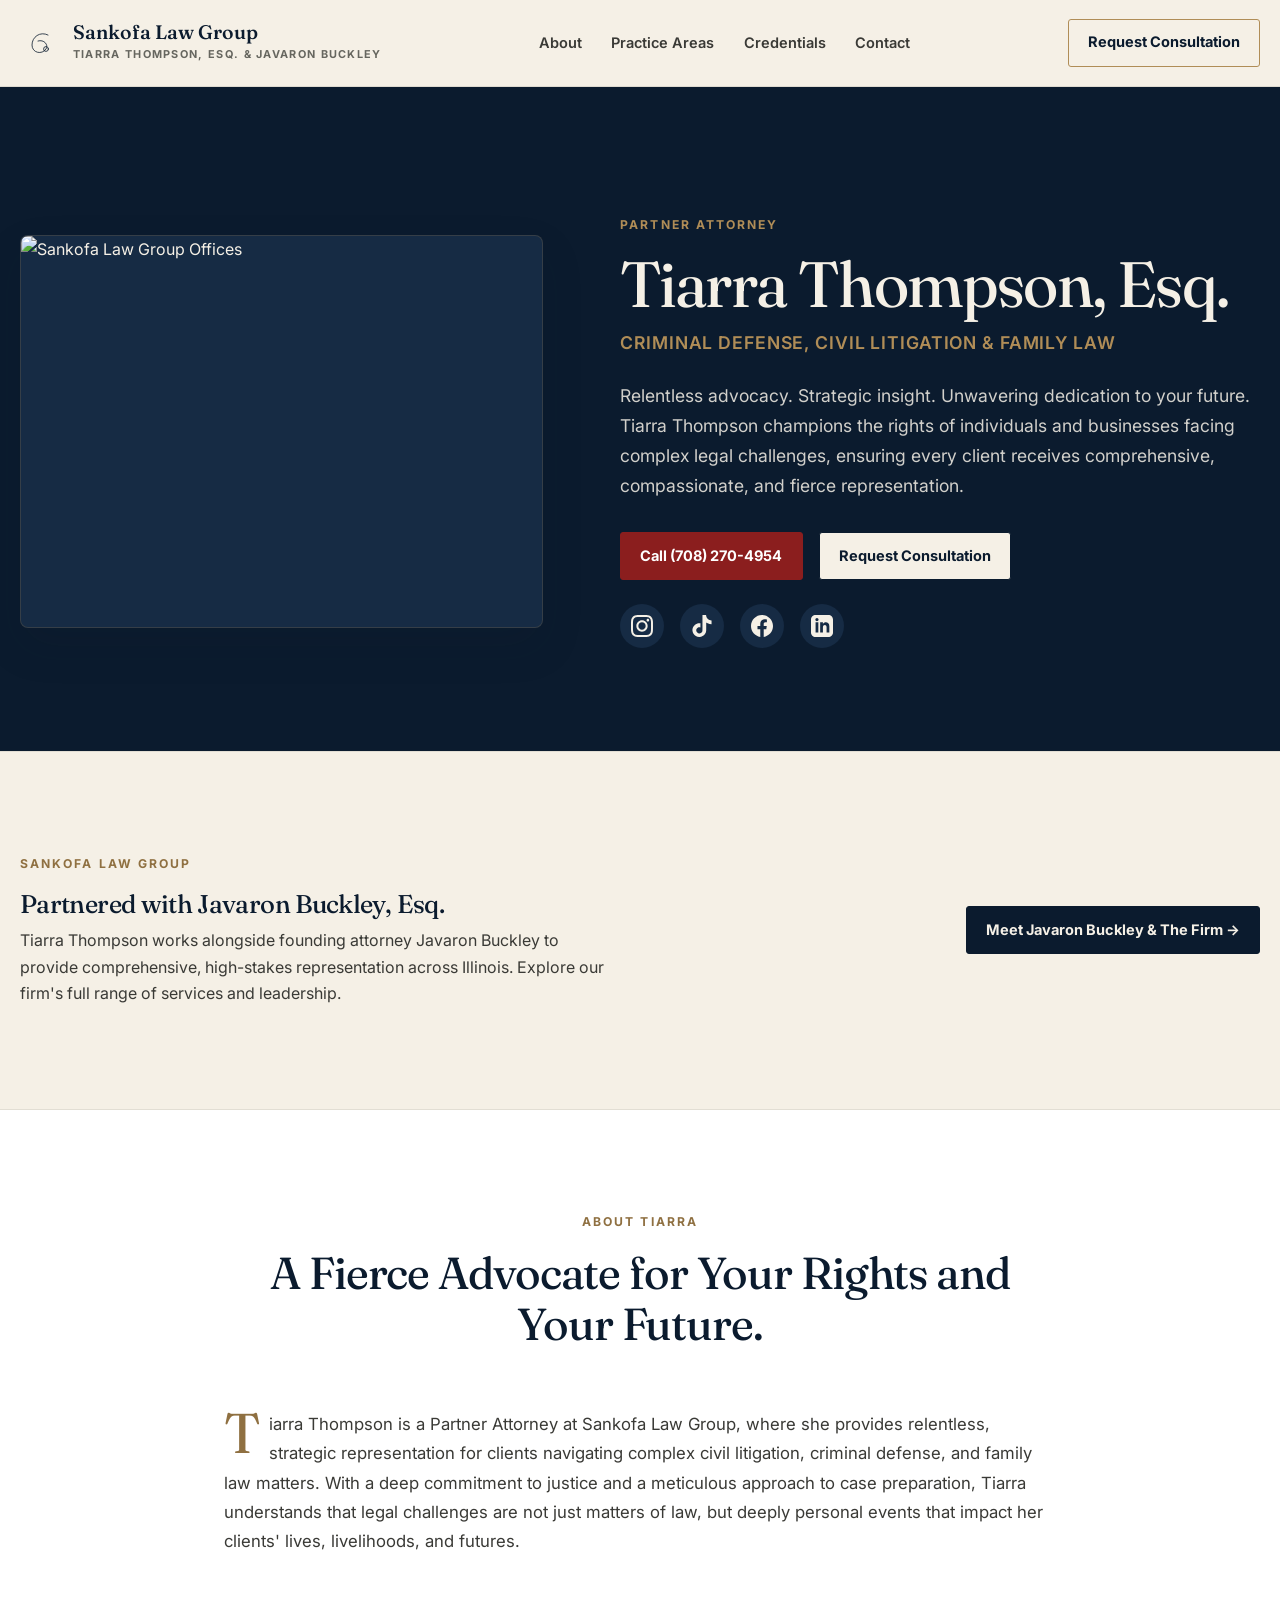
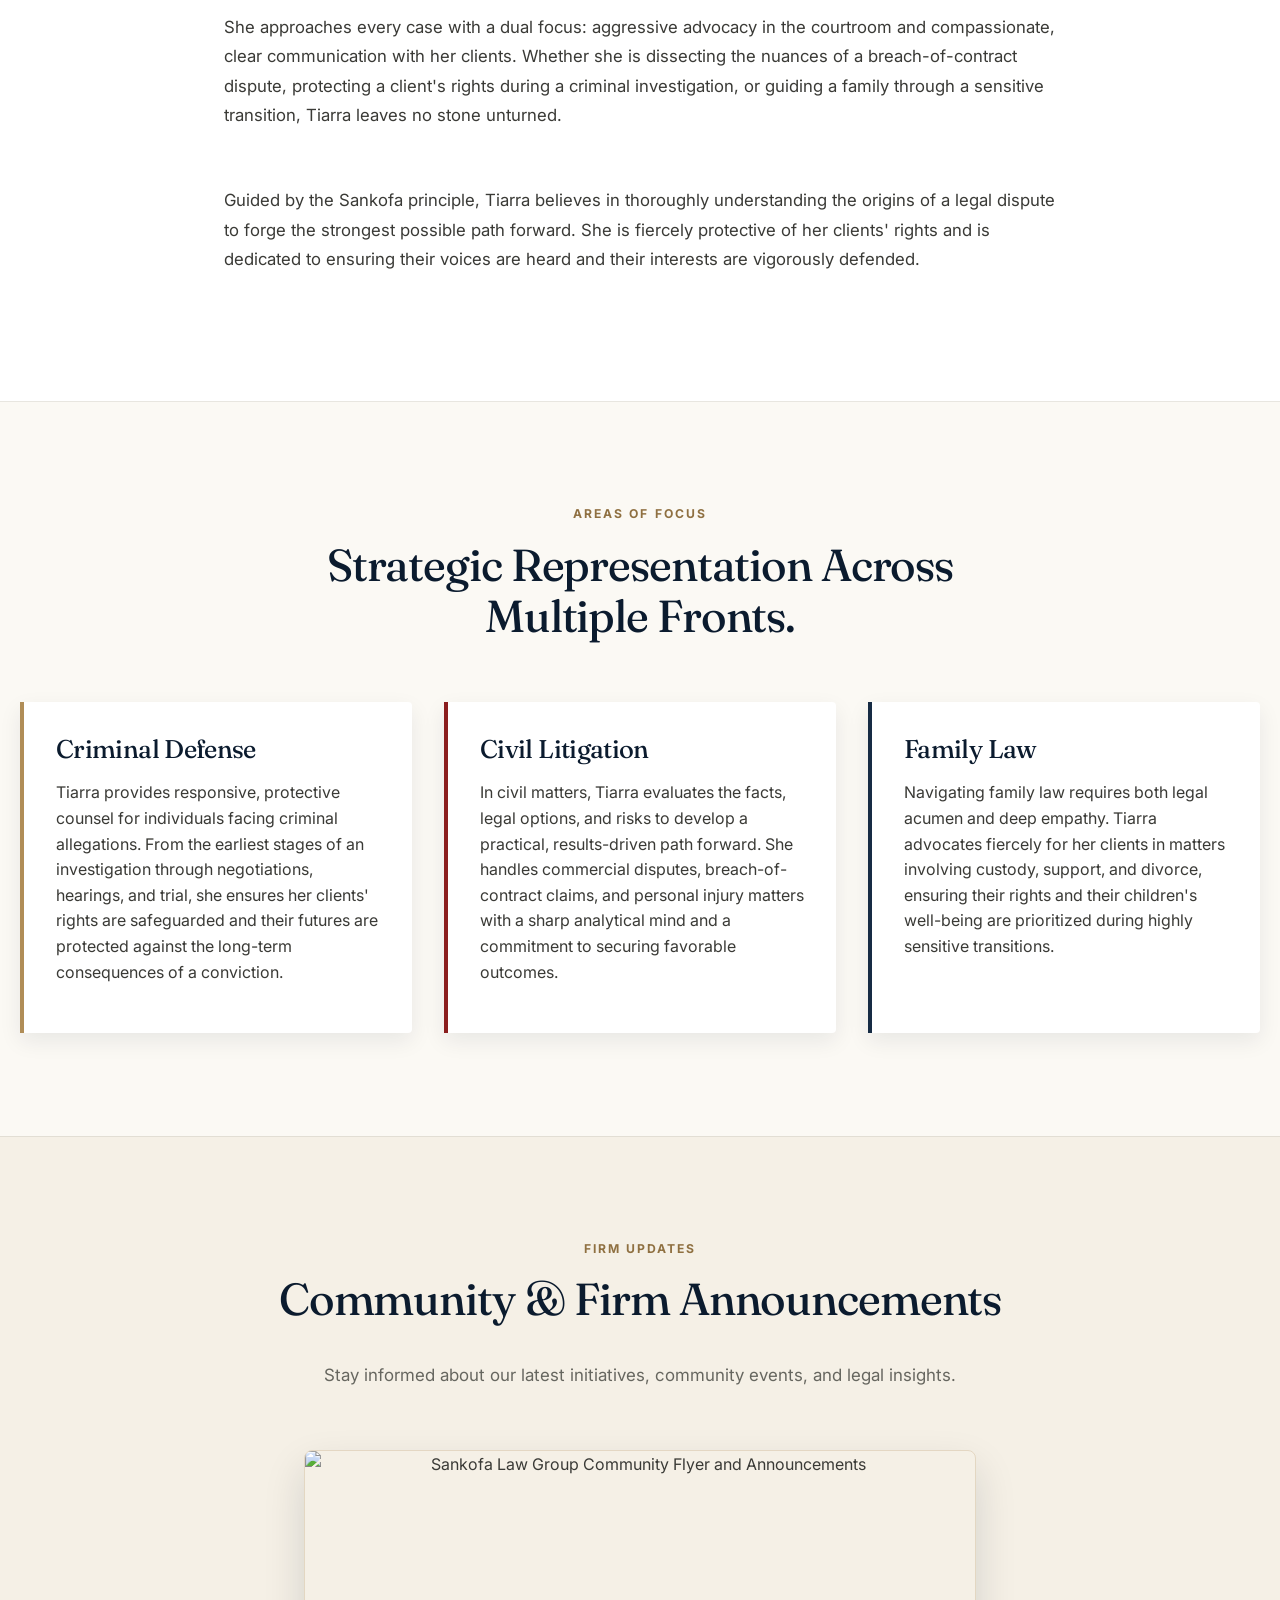
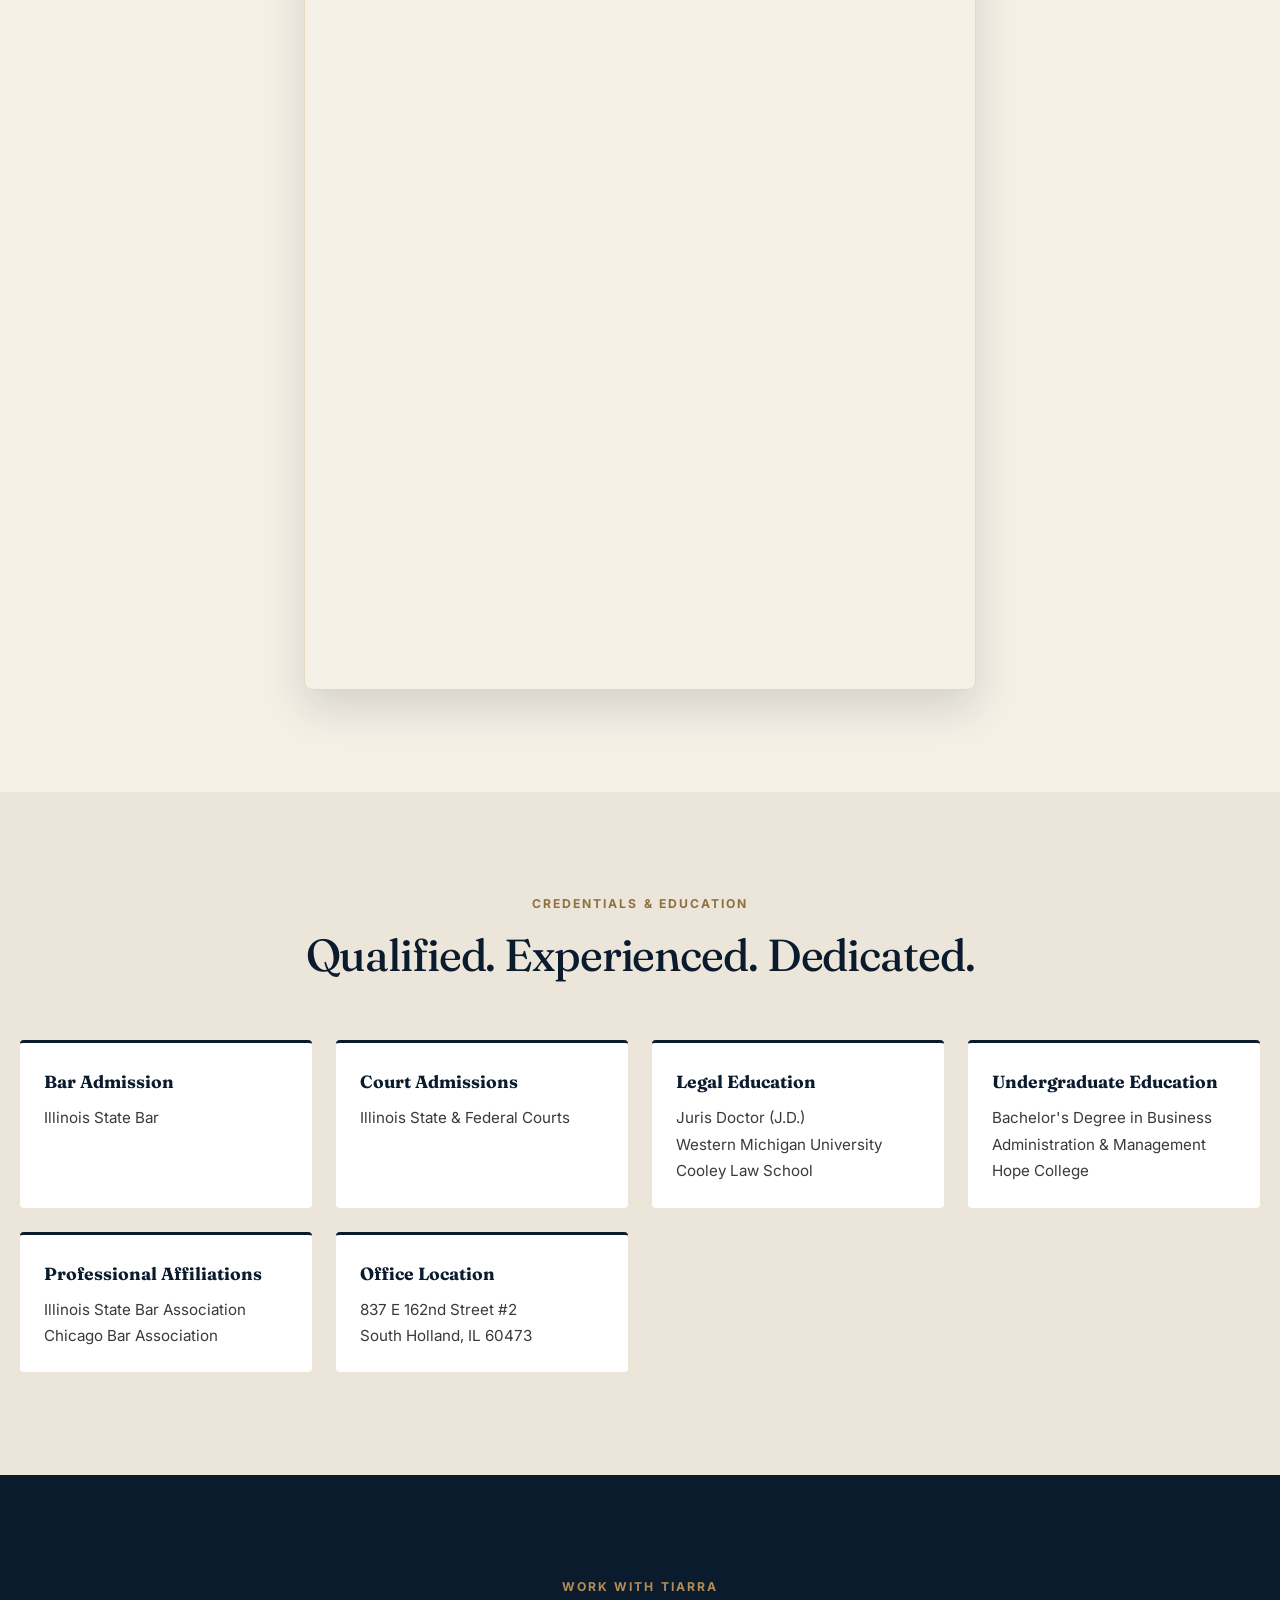
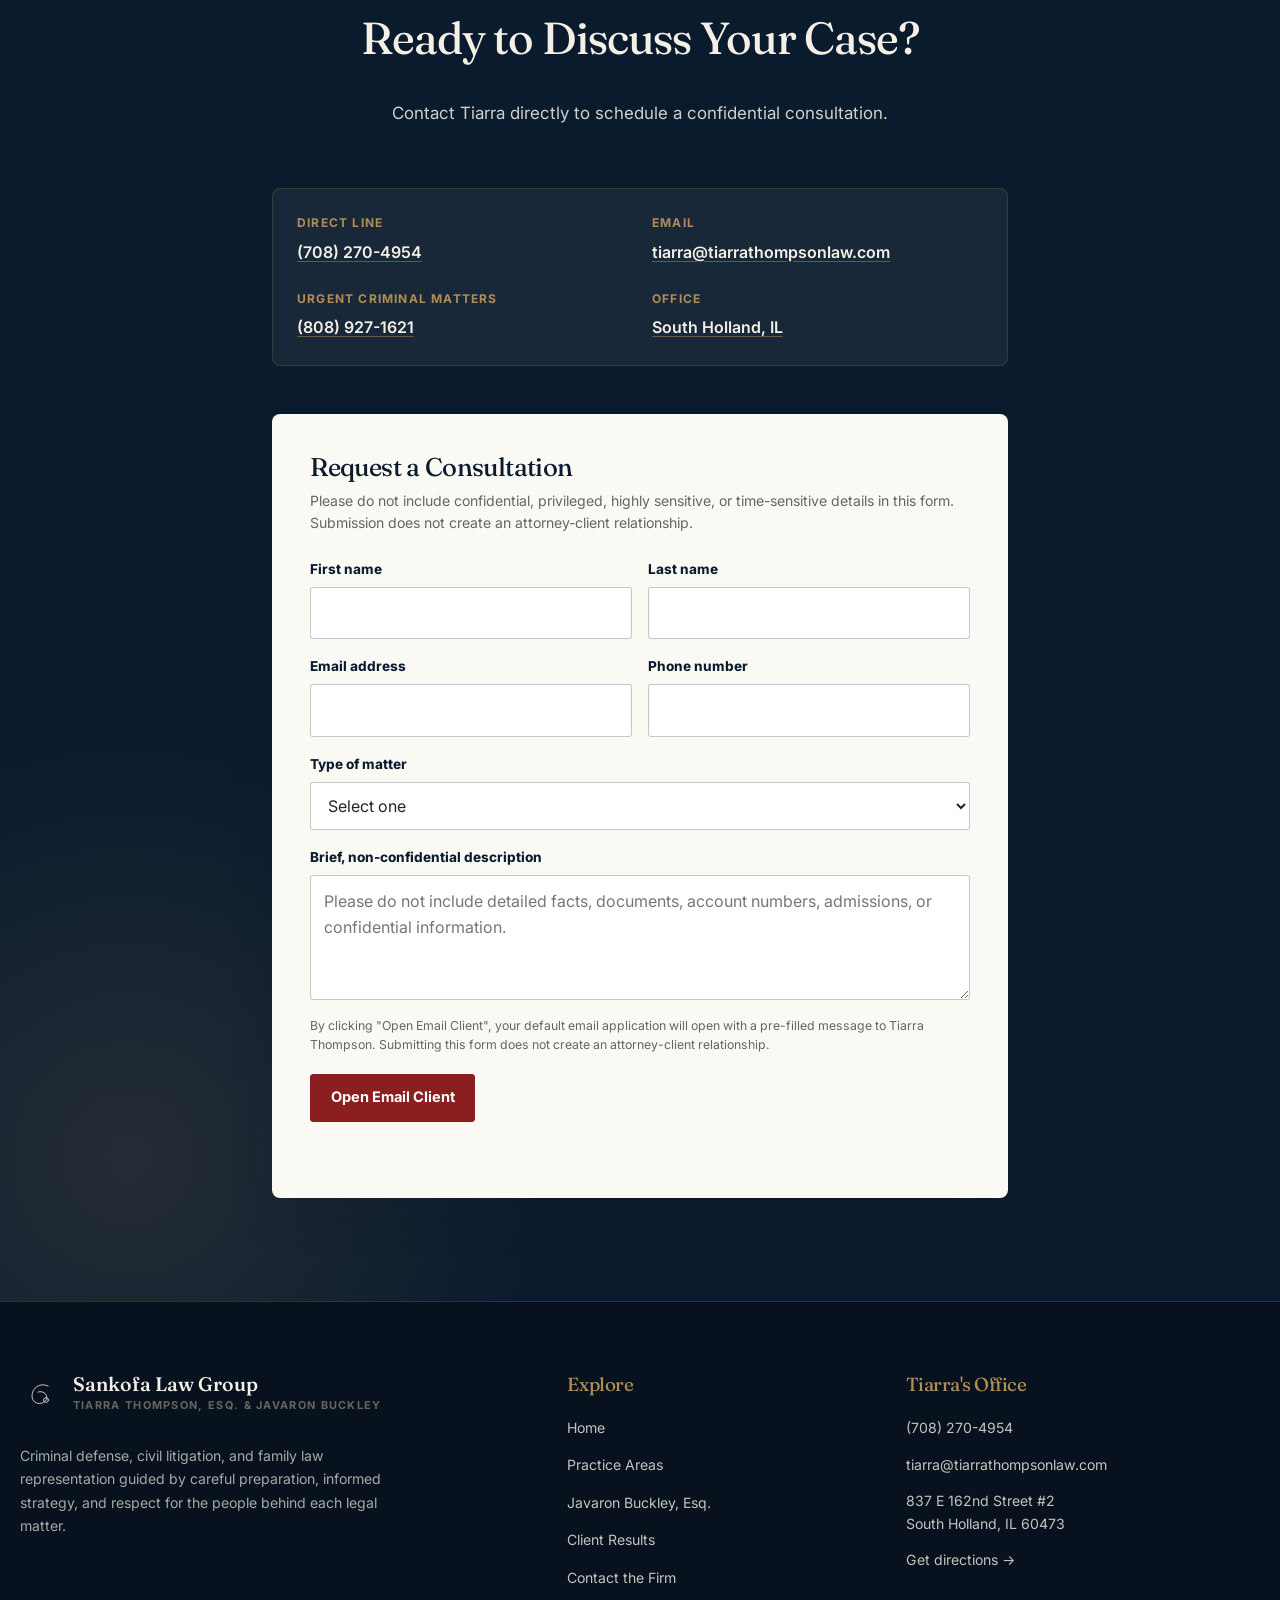
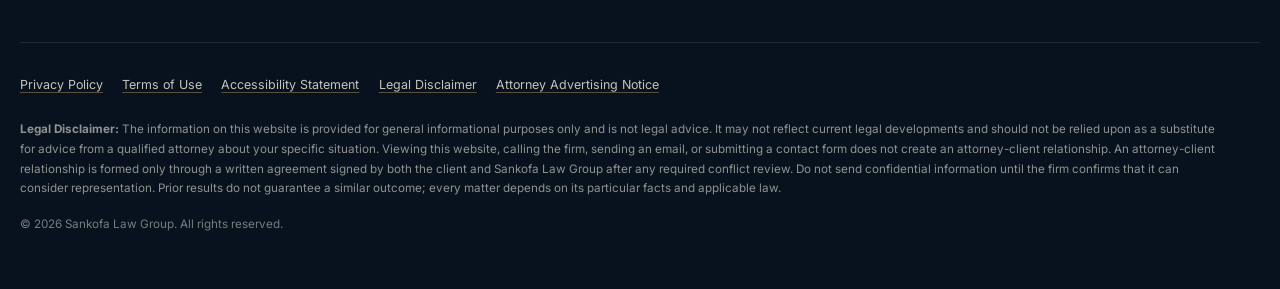
==== index.html @ 72b018f1 "Update print statement from 'Hello' to 'Goodbye'" ====
<!DOCTYPE html>
<html lang="en">
<head>
  <meta charset="UTF-8">
  <meta name="viewport" content="width=device-width, initial-scale=1">

  <title>Tiarra Thompson, Esq. | Partner Attorney at Sankofa Law Group | South Holland, IL</title>
  <meta name="description" content="Tiarra Thompson is a Partner Attorney at Sankofa Law Group in South Holland, IL, providing relentless advocacy and strategic representation in criminal defense, civil litigation, and family law. Call 708-270-4954.">
  <meta name="robots" content="index, follow">
  <meta name="theme-color" content="#0B1B2E">
  <meta name="author" content="Tiarra Thompson, Esq.">
  <meta name="geo.region" content="US-IL">
  <meta name="geo.placename" content="South Holland">
  <link rel="canonical" href="https://www.sankofalawgroup.com/tiarra-thompson/">

  <link rel="icon" href="/favicon.ico" sizes="any">
  <link rel="icon" href="/favicon.svg" type="image/svg+xml">
  <link rel="apple-touch-icon" href="/apple-touch-icon.png">

  <!-- Open Graph -->
  <meta property="og:type" content="profile">
  <meta property="og:site_name" content="Sankofa Law Group">
  <meta property="og:title" content="Tiarra Thompson, Esq. | Partner Attorney">
  <meta property="og:description" content="Relentless advocacy and strategic representation in criminal defense, civil litigation, and family law at Sankofa Law Group.">
  <meta property="og:url" content="https://www.sankofalawgroup.com/tiarra-thompson/">
  <meta property="og:image" content="https://www.sankofalawgroup.com/images/LawOffices.jpg">

  <!-- Fonts -->
  <link rel="preconnect" href="https://fonts.googleapis.com">
  <link rel="preconnect" href="https://fonts.gstatic.com" crossorigin>
  <link href="https://fonts.googleapis.com/css2?family=Fraunces:ital,opsz,wght@0,9..144,300..700;1,9..144,300..400&family=Inter:wght@300;400;500;600;700&display=swap" rel="stylesheet">

  <!-- JSON-LD Schema for Attorney Profile -->
  <script type="application/ld+json">
  {
    "@context": "https://schema.org",
    "@type": "Person",
    "name": "Tiarra Thompson",
    "jobTitle": "Partner Attorney",
    "telephone": "+1-708-270-4954",
    "email": "tiarra@tiarrathompsonlaw.com",
    "alumniOf": [
      {
        "@type": "CollegeOrUniversity",
        "name": "Western Michigan University Cooley Law School"
      },
      {
        "@type": "CollegeOrUniversity",
        "name": "Hope College"
      }
    ],
    "worksFor": {
      "@type": "LegalService",
      "name": "Sankofa Law Group",
      "url": "https://sankofalawgroup.com/",
      "telephone": "+1-808-927-1621",
      "address": {
        "@type": "PostalAddress",
        "streetAddress": "837 E 162nd Street #2",
        "addressLocality": "South Holland",
        "addressRegion": "IL",
        "postalCode": "60473",
        "addressCountry": "US"
      }
    },
    "url": "https://www.sankofalawgroup.com/tiarra-thompson/",
    "sameAs": [
      "https://www.linkedin.com/in/tiarra-thompson-995474b0/",
      "https://www.instagram.com/tiarrathompsonlaw",
      "https://www.tiktok.com/@attorneytiarra",
      "https://www.facebook.com/p/Law-Office-of-Tiarra-Thompson-61590555324223/"
    ]
  }
  </script>

  <style>
    :root {
      --navy-950: #07121e;
      --navy-900: #0b1b2e;
      --navy-800: #162b44;
      --parchment-50: #fbf9f4;
      --parchment-100: #f5f0e6;
      --parchment-200: #ebe5da;
      --brass-500: #b08d57;
      --brass-600: #8f7041;
      --oxblood-600: #8b1e1e;
      --oxblood-700: #6f1717;
      --charcoal-900: #252522;
      --charcoal-700: #3a3a36;
      --charcoal-500: #66665f;
      --white: #ffffff;

      --shadow-sm: 0 8px 22px rgba(11, 27, 46, 0.08);
      --shadow-md: 0 18px 42px rgba(11, 27, 46, 0.14);
      --radius-sm: 4px;
      --radius-md: 8px;
      --content-width: 1280px;
      --transition: 180ms ease;
    }

    *, *::before, *::after { box-sizing: border-box; }
    html { scroll-behavior: smooth; font-size: 16px; }
    body {
      min-width: 320px; margin: 0; background: var(--parchment-100);
      color: var(--charcoal-700); font-family: "Inter", Arial, sans-serif;
      font-size: 1rem; line-height: 1.65; -webkit-font-smoothing: antialiased;
      text-rendering: optimizeLegibility;
    }
    img { display: block; width: 100%; height: auto; }
    a { color: inherit; text-decoration: none; }
    button, input, select, textarea { font: inherit; }
    button { cursor: pointer; }
    h1, h2, h3, h4, p { margin-top: 0; }
    h1, h2, h3, h4 {
      color: var(--navy-900); font-family: "Fraunces", Georgia, serif;
      font-weight: 450; letter-spacing: -0.025em;
    }
    h1 { font-size: clamp(2.5rem, 5vw, 4rem); line-height: 1.1; }
    h2 { font-size: clamp(2rem, 3.5vw, 3rem); line-height: 1.15; }
    h3 { font-size: clamp(1.5rem, 2vw, 1.85rem); line-height: 1.2; }
    ul { padding: 0; margin: 0; list-style: none; }
    :focus-visible { outline: 3px solid var(--brass-500); outline-offset: 4px; }

    .skip-link {
      position: fixed; top: 0.75rem; left: 0.75rem; z-index: 1000;
      padding: 0.7rem 1rem; background: var(--white); color: var(--navy-900);
      font-weight: 700; transform: translateY(-170%); transition: transform var(--transition);
    }
    .skip-link:focus { transform: translateY(0); }
    .container { width: min(calc(100% - 2.5rem), var(--content-width)); margin-inline: auto; }
    .section { padding: clamp(4rem, 8vw, 7rem) 0; }
    .eyebrow {
      display: block; margin-bottom: 0.9rem; color: var(--brass-600);
      font-size: 0.76rem; font-weight: 700; letter-spacing: 0.17em; text-transform: uppercase;
    }
    .sr-only {
      position: absolute; width: 1px; height: 1px; padding: 0; overflow: hidden;
      clip: rect(0, 0, 0, 0); white-space: nowrap; border: 0;
    }
    .section-heading { max-width: 48rem; margin: 0 auto 3.75rem; text-align: center; }
    .section-heading p { max-width: 42rem; margin: 1.2rem auto 0; color: var(--charcoal-500); font-size: 1.06rem; }

    /* Header */
    .site-header {
      position: sticky; top: 0; z-index: 100; border-bottom: 1px solid rgba(58, 58, 54, 0.12);
      background: rgba(245, 240, 230, 0.97); backdrop-filter: blur(10px);
    }
    .header-inner { display: flex; align-items: center; justify-content: space-between; min-height: 86px; gap: 1.25rem; }
    .brand { display: inline-flex; flex-shrink: 0; align-items: center; gap: 0.8rem; }
    .brand__mark {
      width: 40px; height: 40px; flex: 0 0 auto; fill: none; stroke: var(--navy-900);
      stroke-linecap: round; stroke-linejoin: round; stroke-width: 2;
    }
    .brand__firm {
      display: block; color: var(--navy-900); font-family: "Fraunces", Georgia, serif;
      font-size: 1.22rem; font-weight: 550; line-height: 1.05;
    }
    .brand__attorney {
      display: block; margin-top: 0.2rem; color: var(--charcoal-500);
      font-size: 0.68rem; font-weight: 700; letter-spacing: 0.12em; text-transform: uppercase;
    }
    .desktop-nav { display: flex; align-items: center; gap: clamp(1.1rem, 2.3vw, 2.25rem); }
    .desktop-nav a {
      color: var(--charcoal-700); font-size: 0.91rem; font-weight: 600; transition: color var(--transition);
    }
    .desktop-nav a:hover, .desktop-nav a[aria-current="page"] { color: var(--brass-600); }
    .header-actions { display: flex; align-items: center; gap: 0.75rem; }
    .menu-toggle {
      display: none; width: 46px; height: 44px; border: 1px solid rgba(11, 27, 46, 0.2);
      border-radius: var(--radius-sm); background: transparent; color: var(--navy-900);
    }
    .menu-toggle__icon, .menu-toggle__icon::before, .menu-toggle__icon::after {
      display: block; width: 21px; height: 2px; margin: auto; border-radius: 3px;
      background: currentColor; content: ""; transition: transform var(--transition);
    }
    .menu-toggle__icon { position: relative; }
    .menu-toggle__icon::before { position: absolute; top: -7px; }
    .menu-toggle__icon::after { position: absolute; top: 7px; }
    .menu-toggle[aria-expanded="true"] .menu-toggle__icon { background: transparent; }
    .menu-toggle[aria-expanded="true"] .menu-toggle__icon::before { top: 0; transform: rotate(45deg); }
    .menu-toggle[aria-expanded="true"] .menu-toggle__icon::after { top: 0; transform: rotate(-45deg); }
    .mobile-nav { display: none; border-top: 1px solid rgba(58, 58, 54, 0.12); background: var(--parchment-50); }
    .mobile-nav.is-open { display: block; }
    .mobile-nav__inner { display: grid; gap: 0.25rem; padding: 1rem 0 1.5rem; }
    .mobile-nav a {
      padding: 0.9rem 0; border-bottom: 1px solid rgba(58, 58, 54, 0.09);
      color: var(--navy-900); font-weight: 650;
    }
    .mobile-nav .btn { width: 100%; margin-top: 0.85rem; }

    /* Buttons */
    .btn {
      display: inline-flex; min-height: 48px; align-items: center; justify-content: center;
      gap: 0.5rem; padding: 0.76rem 1.2rem; border: 1px solid transparent; border-radius: 3px;
      font-size: 0.91rem; font-weight: 700; line-height: 1.2; text-align: center;
      transition: background-color var(--transition), border-color var(--transition), color var(--transition), transform var(--transition);
    }
    .btn:hover { transform: translateY(-2px); }
    .btn--oxblood { border-color: var(--oxblood-600); background: var(--oxblood-600); color: var(--white); }
    .btn--oxblood:hover { border-color: var(--oxblood-700); background: var(--oxblood-700); }
    .btn--navy { border-color: var(--navy-900); background: var(--navy-900); color: var(--parchment-100); }
    .btn--navy:hover { border-color: var(--navy-800); background: var(--navy-800); }
    .btn--outline { border-color: var(--brass-500); background: transparent; color: var(--navy-900); }
    .btn--outline:hover { background: var(--brass-500); color: var(--white); }

    /* Social Icons */
    .social-links { display: flex; gap: 1rem; margin-top: 1.5rem; flex-wrap: wrap; }
    .social-link {
      display: inline-flex; align-items: center; justify-content: center;
      width: 44px; height: 44px; border-radius: 50%; background: var(--navy-800);
      color: var(--parchment-100); transition: all var(--transition);
    }
    .social-link:hover { background: var(--brass-500); transform: translateY(-3px); }
    .social-link svg { width: 22px; height: 22px; fill: currentColor; }

    /* Attorney Hero */
    .attorney-hero {
      background: var(--navy-900); color: var(--parchment-100);
      padding: clamp(5rem, 10vw, 9rem) 0 clamp(4rem, 8vw, 7rem);
    }
    .attorney-hero-grid {
      display: grid; grid-template-columns: minmax(280px, 0.9fr) minmax(300px, 1.1fr);
      align-items: center; gap: clamp(3rem, 6vw, 6rem);
    }
    .attorney-hero__image {
      border-radius: var(--radius-md); overflow: hidden;
      background: var(--navy-800); box-shadow: var(--shadow-md); border: 1px solid rgba(176, 141, 87, 0.2);
    }
    .attorney-hero__image img { 
      width: 100%; 
      height: auto;
      display: block; 
    }
    .attorney-hero__content h1 { color: var(--parchment-100); margin-bottom: 0.5rem; }
    .attorney-hero__title {
      display: block; color: var(--brass-500); font-family: "Inter", Arial, sans-serif;
      font-size: 1.1rem; font-weight: 600; letter-spacing: 0.05em; text-transform: uppercase; margin-bottom: 1.5rem;
    }
    .attorney-hero__content p { color: rgba(245, 240, 230, 0.85); font-size: 1.1rem; line-height: 1.7; margin-bottom: 2rem; }
    .attorney-hero__actions { display: flex; flex-wrap: wrap; gap: 1rem; }

    /* Team Callout */
    .team-callout {
      background: var(--parchment-100);
      border-top: 1px solid rgba(58, 58, 54, 0.1);
      border-bottom: 1px solid rgba(58, 58, 54, 0.1);
    }
    .team-callout-inner {
      display: flex; align-items: center; justify-content: space-between; gap: 2rem; flex-wrap: wrap;
    }

    /* Biography Section */
    .bio-section { background: var(--white); }
    .bio-grid { display: grid; grid-template-columns: 1fr; max-width: 52rem; margin: 0 auto; gap: 2rem; }
    .bio-text p { margin-bottom: 1.5rem; color: var(--charcoal-700); font-size: 1.05rem; line-height: 1.75; }
    .bio-text p:first-of-type::first-letter {
      font-family: "Fraunces", Georgia, serif; font-size: 3.5rem; float: left; line-height: 0.8;
      margin-right: 0.5rem; margin-top: 0.1rem; color: var(--brass-600);
    }

    /* Practice Focus */
    .practice-focus { background: var(--parchment-50); border-top: 1px solid rgba(58, 58, 54, 0.1); }
    .focus-grid { display: grid; grid-template-columns: repeat(auto-fit, minmax(300px, 1fr)); gap: 2rem; }
    .focus-card {
      padding: 2rem; background: var(--white); border-left: 4px solid var(--brass-500);
      border-radius: 0 var(--radius-sm) var(--radius-sm) 0; box-shadow: var(--shadow-sm);
    }
    .focus-card h3 { margin-bottom: 1rem; }
    .focus-card p { color: var(--charcoal-700); line-height: 1.6; }

    /* Flyer Section */
    .flyer-section { 
      background: var(--parchment-100); 
      border-top: 1px solid rgba(58, 58, 54, 0.1); 
    }
    .flyer-wrapper {
      max-width: 42rem;
      margin: 0 auto;
      text-align: center;
    }
    .flyer-wrapper img {
      width: 100%;
      height: auto;
      border-radius: var(--radius-md);
      box-shadow: var(--shadow-md);
      border: 1px solid rgba(176, 141, 87, 0.25);
    }

    /* Contact Form */
    .contact-form-section {
      background: radial-gradient(circle at 10% 90%, rgba(176, 141, 87, 0.15), transparent 26rem), var(--navy-900);
      color: var(--parchment-100);
    }
    .contact-form-section h2 { color: var(--parchment-100); }
    .contact-form-wrap {
      max-width: 46rem; margin: 0 auto; padding: clamp(1.5rem, 4vw, 2.4rem);
      border-radius: var(--radius-md); background: var(--parchment-50);
      box-shadow: var(--shadow-md); color: var(--charcoal-700);
    }
    .contact-form-wrap h3 { margin-bottom: 0.45rem; }
    .contact-form-wrap > p { margin-bottom: 1.5rem; color: var(--charcoal-500); font-size: 0.88rem; line-height: 1.55; }
    .form-grid { display: grid; grid-template-columns: repeat(2, minmax(0, 1fr)); gap: 1rem; }
    .field { display: grid; gap: 0.42rem; }
    .field--full { grid-column: 1 / -1; }
    .field label { color: var(--navy-900); font-size: 0.85rem; font-weight: 750; }
    .field input, .field select, .field textarea {
      width: 100%; min-height: 46px; padding: 0.75rem 0.8rem; border: 1px solid rgba(11, 27, 46, 0.24);
      border-radius: 3px; background: var(--white); color: var(--charcoal-900);
    }
    .field textarea { min-height: 125px; resize: vertical; }
    .field input::placeholder, .field textarea::placeholder { color: #777770; }
    .form-consent { margin: 1rem 0 1.25rem; color: var(--charcoal-500); font-size: 0.77rem; line-height: 1.55; }
    .form-consent a { color: var(--navy-900); text-decoration: underline; text-underline-offset: 3px; }
    .form-status { min-height: 1.5rem; margin: 0.85rem 0 0; font-size: 0.85rem; font-weight: 500; }

    .contact-info-row {
      display: grid;
      grid-template-columns: repeat(auto-fit, minmax(220px, 1fr));
      gap: 1.5rem;
      max-width: 46rem;
      margin: 0 auto 3rem;
      padding: 1.5rem;
      background: rgba(245, 240, 230, 0.06);
      border: 1px solid rgba(176, 141, 87, 0.2);
      border-radius: var(--radius-md);
    }
    .contact-info-item strong {
      display: block; color: var(--brass-500); font-size: 0.75rem;
      letter-spacing: 0.1em; text-transform: uppercase; margin-bottom: 0.35rem;
    }
    .contact-info-item a, .contact-info-item span {
      color: var(--parchment-100); font-size: 1rem; font-weight: 600;
    }
    .contact-info-item a { text-decoration: underline; text-decoration-color: rgba(176, 141, 87, 0.5); text-underline-offset: 3px; }

    /* Credentials */
    .credentials-section { background: var(--parchment-200); }
    .credentials-grid { display: grid; grid-template-columns: repeat(auto-fit, minmax(280px, 1fr)); gap: 1.5rem; }
    .credential-item { padding: 1.5rem; background: var(--white); border-radius: var(--radius-sm); border-top: 3px solid var(--navy-900); }
    .credential-item strong {
      display: block; color: var(--navy-900); font-family: "Fraunces", Georgia, serif;
      font-size: 1.1rem; margin-bottom: 0.5rem;
    }
    .credential-item span { color: var(--charcoal-700); font-size: 0.95rem; line-height: 1.5; }

    /* Footer */
    .site-footer { background: var(--navy-950); border-top: 1px solid rgba(176, 141, 87, 0.25); color: var(--parchment-100); }
    .footer-main { display: grid; grid-template-columns: 1.55fr 0.9fr 1.1fr; gap: 3rem; padding: 4.5rem 0 3.25rem; }
    .footer-brand .brand__mark { stroke: var(--parchment-100); }
    .footer-brand .brand__firm { color: var(--parchment-100); }
    .footer-brand p { max-width: 25rem; margin: 1.4rem 0 0; color: rgba(245, 240, 230, 0.68); font-size: 0.88rem; }
    .footer-col h2 { margin-bottom: 1.15rem; color: var(--brass-500); font-size: 1.18rem; }
    .footer-col ul { display: grid; gap: 0.7rem; }
    .footer-col a, .footer-col address { color: rgba(245, 240, 230, 0.8); font-size: 0.88rem; font-style: normal; }
    .footer-col a:hover { color: var(--brass-500); }
    .footer-bottom { padding: 2rem 0 2.7rem; border-top: 1px solid rgba(245, 240, 230, 0.11); }
    .footer-legal-links { display: flex; flex-wrap: wrap; gap: 0.55rem 1.2rem; margin-bottom: 1.5rem; }
    .footer-legal-links a {
      color: rgba(245, 240, 230, 0.8); font-size: 0.78rem; text-decoration: underline;
      text-decoration-color: rgba(176, 141, 87, 0.5); text-underline-offset: 3px;
    }
    .legal-disclaimer { max-width: 75rem; color: rgba(245, 240, 230, 0.58); font-size: 0.73rem; line-height: 1.7; }
    .copyright { margin-top: 1rem; color: rgba(245, 240, 230, 0.48); font-size: 0.73rem; }

    /* Responsive */
    @media (max-width: 1050px) {
      .desktop-nav { display: none; }
      .menu-toggle { display: inline-grid; place-items: center; }
      .header-actions .btn--outline { display: none; }
    }
    @media (max-width: 850px) {
      .attorney-hero-grid { grid-template-columns: 1fr; }
      .attorney-hero__image { width: min(100%, 600px); margin: 0 auto 2rem; }
      .footer-main { grid-template-columns: 1fr 1fr; }
      .footer-brand { grid-column: 1 / -1; }
    }
    @media (max-width: 620px) {
      .container { width: min(calc(100% - 2rem), var(--content-width)); }
      .header-inner { min-height: 76px; }
      .brand__firm { font-size: 1.08rem; }
      .brand__attorney { font-size: 0.61rem; }
      .brand__mark { width: 34px; height: 34px; }
      .attorney-hero__actions, .attorney-hero__actions .btn { width: 100%; }
      .form-grid { grid-template-columns: 1fr; }
      .footer-main { grid-template-columns: 1fr; }
      .footer-brand { grid-column: auto; }
      .team-callout-inner { flex-direction: column; text-align: center; }
    }
    @media (prefers-reduced-motion: reduce) {
      html { scroll-behavior: auto; }
      *, *::before, *::after {
        animation-duration: 0.01ms !important; animation-iteration-count: 1 !important;
        scroll-behavior: auto !important; transition-duration: 0.01ms !important;
      }
    }
  </style>
</head>

<body>
  <a class="skip-link" href="#main-content">Skip to main content</a>

  <header class="site-header">
    <div class="container header-inner">
      <a class="brand" href="/" aria-label="Sankofa Law Group home">
        <svg class="brand__mark" viewBox="0 0 100 100" aria-hidden="true">
          <path d="M70,30 C50,20 30,35 30,55 C30,75 55,80 65,65 C72,55 60,40 45,45"></path>
          <circle cx="65" cy="65" r="6"></circle>
        </svg>
        <span>
          <span class="brand__firm">Sankofa Law Group</span>
          <span class="brand__attorney">Tiarra Thompson, Esq. & Javaron Buckley</span>
        </span>
      </a>

      <nav class="desktop-nav" aria-label="Primary navigation">
        <a href="#about">About</a>
        <a href="#practice-areas">Practice Areas</a>
        <a href="#credentials">Credentials</a>
        <a href="#contact">Contact</a>
      </nav>

      <div class="header-actions">
        <a class="btn btn--outline" href="#contact">Request Consultation</a>
        <button class="menu-toggle" type="button" aria-expanded="false" aria-controls="mobile-menu">
          <span class="sr-only">Open navigation menu</span>
          <span class="menu-toggle__icon" aria-hidden="true"></span>
        </button>
      </div>
    </div>

    <nav id="mobile-menu" class="mobile-nav" aria-label="Mobile navigation">
      <div class="container mobile-nav__inner">
        <a href="#about">About</a>
        <a href="#practice-areas">Practice Areas</a>
        <a href="#credentials">Credentials</a>
        <a href="#contact">Contact</a>
        <a class="btn btn--oxblood" href="tel:+17082704954">Call (708) 270-4954</a>
      </div>
    </nav>
  </header>

  <main id="main-content">
    <!-- Attorney Hero Section -->
    <section class="attorney-hero" aria-labelledby="attorney-name">
      <div class="container attorney-hero-grid">
        <div class="attorney-hero__image">
          <img
            src="images/LawOffices.jpg"
            alt="Sankofa Law Group Offices"
            width="800"
            height="600"
            loading="lazy"
          >
        </div>
        <div class="attorney-hero__content">
          <span class="eyebrow" style="color: var(--brass-500);">Partner Attorney</span>
          <h1 id="attorney-name">Tiarra Thompson, Esq.</h1>
          <span class="attorney-hero__title">Criminal Defense, Civil Litigation & Family Law</span>
          <p>
            Relentless advocacy. Strategic insight. Unwavering dedication to your future. 
            Tiarra Thompson champions the rights of individuals and businesses facing complex legal challenges, ensuring every client receives comprehensive, compassionate, and fierce representation.
          </p>
          <div class="attorney-hero__actions">
            <a class="btn btn--oxblood" href="tel:+17082704954">Call (708) 270-4954</a>
            <a class="btn btn--navy" style="background: var(--parchment-100); color: var(--navy-900);" href="#contact">Request Consultation</a>
          </div>
          
          <!-- Social Media Links -->
          <div class="social-links" aria-label="Tiarra Thompson's social media profiles">
            <a class="social-link" href="https://www.instagram.com/tiarrathompsonlaw" target="_blank" rel="noopener noreferrer" aria-label="Follow Tiarra Thompson on Instagram">
              <svg viewBox="0 0 24 24" aria-hidden="true"><path d="M12 2.163c3.204 0 3.584.012 4.85.07 3.252.148 4.771 1.691 4.919 4.919.058 1.265.069 1.645.069 4.849 0 3.205-.012 3.584-.069 4.849-.149 3.225-1.664 4.771-4.919 4.919-1.266.058-1.644.07-4.85.07-3.204 0-3.584-.012-4.849-.07-3.26-.149-4.771-1.699-4.919-4.92-.058-1.265-.07-1.644-.07-4.849 0-3.204.013-3.583.07-4.849.149-3.227 1.664-4.771 4.919-4.919 1.266-.057 1.645-.069 4.849-.069zm0-2.163c-3.259 0-3.667.014-4.947.072-4.358.2-6.78 2.618-6.98 6.98-.059 1.281-.073 1.689-.073 4.948 0 3.259.014 3.668.072 4.948.2 4.358 2.618 6.78 6.98 6.98 1.281.058 1.689.072 4.948.072 3.259 0 3.668-.014 4.948-.072 4.354-.2 6.782-2.618 6.979-6.98.059-1.28.073-1.689.073-4.948 0-3.259-.014-3.667-.072-4.947-.196-4.354-2.617-6.78-6.979-6.98-1.281-.059-1.69-.073-4.949-.073zm0 5.838c-3.403 0-6.162 2.759-6.162 6.162s2.759 6.163 6.162 6.163 6.162-2.759 6.162-6.163c0-3.403-2.759-6.162-6.162-6.162zm0 10.162c-2.209 0-4-1.79-4-4 0-2.209 1.791-4 4-4s4 1.791 4 4c0 2.21-1.791 4-4 4zm6.406-11.845c-.796 0-1.441.645-1.441 1.44s.645 1.44 1.441 1.44c.795 0 1.439-.645 1.439-1.44s-.644-1.44-1.439-1.44z"/></svg>
            </a>
            <a class="social-link" href="https://www.tiktok.com/@attorneytiarra" target="_blank" rel="noopener noreferrer" aria-label="Follow Tiarra Thompson on TikTok">
              <svg viewBox="0 0 24 24" aria-hidden="true"><path d="M12.525.02c1.31-.02 2.61-.01 3.91-.02.08 1.53.63 3.09 1.75 4.17 1.12 1.11 2.7 1.62 4.24 1.79v4.03c-1.44-.05-2.89-.35-4.2-.97-.57-.26-1.1-.59-1.62-.93-.01 2.92.01 5.84-.02 8.75-.08 1.4-.54 2.79-1.35 3.94-1.31 1.92-3.58 3.17-5.91 3.21-1.43.08-2.86-.31-4.08-1.03-2.02-1.19-3.44-3.37-3.65-5.71-.02-.5-.03-1-.01-1.49.18-1.9 1.12-3.72 2.58-4.96 1.66-1.44 3.98-2.13 6.15-1.72.02 1.48-.04 2.96-.04 4.44-.99-.32-2.15-.23-3.02.37-.63.41-1.11 1.04-1.36 1.75-.21.51-.15 1.07-.14 1.61.24 1.64 1.82 3.02 3.5 2.87 1.12-.01 2.19-.66 2.77-1.61.19-.33.4-.67.41-1.06.1-1.79.06-3.57.07-5.36.01-4.03-.01-8.05.02-12.07z"/></svg>
            </a>
            <a class="social-link" href="https://www.facebook.com/p/Law-Office-of-Tiarra-Thompson-61590555324223/" target="_blank" rel="noopener noreferrer" aria-label="Follow Tiarra Thompson on Facebook">
              <svg viewBox="0 0 24 24" aria-hidden="true"><path d="M24 12.073c0-6.627-5.373-12-12-12s-12 5.373-12 12c0 5.99 4.388 10.954 10.125 11.854v-8.385H7.078v-3.47h3.047V9.43c0-3.007 1.792-4.669 4.533-4.669 1.312 0 2.686.235 2.686.235v2.953H15.83c-1.491 0-1.956.925-1.956 1.874v2.25h3.328l-.532 3.47h-2.796v8.385C19.612 23.027 24 18.062 24 12.073z"/></svg>
            </a>
            <a class="social-link" href="https://www.linkedin.com/in/tiarra-thompson-995474b0/" target="_blank" rel="noopener noreferrer" aria-label="Connect with Tiarra Thompson on LinkedIn">
              <svg viewBox="0 0 24 24" aria-hidden="true"><path d="M19 0h-14c-2.761 0-5 2.239-5 5v14c0 2.761 2.239 5 5 5h14c2.762 0 5-2.239 5-5v-14c0-2.761-2.238-5-5-5zm-11 19h-3v-11h3v11zm-1.5-12.268c-.966 0-1.75-.79-1.75-1.764s.784-1.764 1.75-1.764 1.75.79 1.75 1.764-.783 1.764-1.75 1.764zm13.5 12.268h-3v-5.604c0-3.368-4-3.113-4 0v5.604h-3v-11h3v1.765c1.396-2.586 7-2.777 7 2.476v6.759z"/></svg>
            </a>
          </div>
        </div>
      </div>
    </section>

    <!-- Firm Leadership Callout -->
    <section class="section team-callout" aria-labelledby="team-heading">
      <div class="container team-callout-inner">
        <div>
          <span class="eyebrow">Sankofa Law Group</span>
          <h3 id="team-heading" style="margin-bottom: 0.5rem;">Partnered with Javaron Buckley, Esq.</h3>
          <p style="color: var(--charcoal-700); max-width: 600px; margin: 0;">
            Tiarra Thompson works alongside founding attorney Javaron Buckley to provide comprehensive, high-stakes representation across Illinois. Explore our firm's full range of services and leadership.
          </p>
        </div>
        <a href="https://sankofalawgroup.com/" class="btn btn--navy" target="_blank" rel="noopener noreferrer">
          Meet Javaron Buckley & The Firm →
        </a>
      </div>
    </section>

    <!-- Biography Section -->
    <section id="about" class="section bio-section" aria-labelledby="bio-heading">
      <div class="container">
        <div class="section-heading">
          <span class="eyebrow">About Tiarra</span>
          <h2 id="bio-heading">A Fierce Advocate for Your Rights and Your Future.</h2>
        </div>
        <div class="bio-grid bio-text">
          <p>
            Tiarra Thompson is a Partner Attorney at Sankofa Law Group, where she provides relentless, strategic representation for clients navigating complex civil litigation, criminal defense, and family law matters. With a deep commitment to justice and a meticulous approach to case preparation, Tiarra understands that legal challenges are not just matters of law, but deeply personal events that impact her clients' lives, livelihoods, and futures.
          </p>
          <p>
            She approaches every case with a dual focus: aggressive advocacy in the courtroom and compassionate, clear communication with her clients. Whether she is dissecting the nuances of a breach-of-contract dispute, protecting a client's rights during a criminal investigation, or guiding a family through a sensitive transition, Tiarra leaves no stone unturned.
          </p>
          <p>
            Guided by the Sankofa principle, Tiarra believes in thoroughly understanding the origins of a legal dispute to forge the strongest possible path forward. She is fiercely protective of her clients' rights and is dedicated to ensuring their voices are heard and their interests are vigorously defended.
          </p>
        </div>
      </div>
    </section>

    <!-- Practice Focus Section -->
    <section id="practice-areas" class="section practice-focus" aria-labelledby="focus-heading">
      <div class="container">
        <div class="section-heading">
          <span class="eyebrow">Areas of Focus</span>
          <h2 id="focus-heading">Strategic Representation Across Multiple Fronts.</h2>
        </div>
        <div class="focus-grid">
          <article class="focus-card">
            <h3>Criminal Defense</h3>
            <p>
              Tiarra provides responsive, protective counsel for individuals facing criminal allegations. From the earliest stages of an investigation through negotiations, hearings, and trial, she ensures her clients' rights are safeguarded and their futures are protected against the long-term consequences of a conviction.
            </p>
          </article>
          <article class="focus-card" style="border-left-color: var(--oxblood-600);">
            <h3>Civil Litigation</h3>
            <p>
              In civil matters, Tiarra evaluates the facts, legal options, and risks to develop a practical, results-driven path forward. She handles commercial disputes, breach-of-contract claims, and personal injury matters with a sharp analytical mind and a commitment to securing favorable outcomes.
            </p>
          </article>
          <article class="focus-card" style="border-left-color: var(--navy-800);">
            <h3>Family Law</h3>
            <p>
              Navigating family law requires both legal acumen and deep empathy. Tiarra advocates fiercely for her clients in matters involving custody, support, and divorce, ensuring their rights and their children's well-being are prioritized during highly sensitive transitions.
            </p>
          </article>
        </div>
      </div>
    </section>

    <!-- Facebook Flyer Section -->
    <section id="flyer" class="section flyer-section" aria-labelledby="flyer-heading">
      <div class="container">
        <div class="section-heading">
          <span class="eyebrow">Firm Updates</span>
          <h2 id="flyer-heading">Community & Firm Announcements</h2>
          <p>Stay informed about our latest initiatives, community events, and legal insights.</p>
        </div>
        <div class="flyer-wrapper">
          <img 
            src="images/flyer.jpg" 
            alt="Sankofa Law Group Community Flyer and Announcements" 
            width="800" 
            height="1000" 
            loading="lazy"
          >
        </div>
      </div>
    </section>

    <!-- Credentials Section -->
    <section id="credentials" class="section credentials-section" aria-labelledby="credentials-heading">
      <div class="container">
        <div class="section-heading">
          <span class="eyebrow">Credentials & Education</span>
          <h2 id="credentials-heading">Qualified. Experienced. Dedicated.</h2>
        </div>
        <div class="credentials-grid">
          <div class="credential-item">
            <strong>Bar Admission</strong>
            <span>Illinois State Bar</span>
          </div>
          <div class="credential-item">
            <strong>Court Admissions</strong>
            <span>Illinois State & Federal Courts</span>
          </div>
          <div class="credential-item">
            <strong>Legal Education</strong>
            <span>Juris Doctor (J.D.)<br>Western Michigan University Cooley Law School</span>
          </div>
          <div class="credential-item">
            <strong>Undergraduate Education</strong>
            <span>Bachelor's Degree in Business Administration & Management<br>Hope College</span>
          </div>
          <div class="credential-item">
            <strong>Professional Affiliations</strong>
            <span>Illinois State Bar Association<br>Chicago Bar Association</span>
          </div>
          <div class="credential-item">
            <strong>Office Location</strong>
            <span>837 E 162nd Street #2<br>South Holland, IL 60473</span>
          </div>
        </div>
      </div>
    </section>

    <!-- Contact Form Section -->
    <section id="contact" class="section contact-form-section" aria-labelledby="contact-heading">
      <div class="container">
        <div class="section-heading">
          <span class="eyebrow" style="color: var(--brass-500);">Work With Tiarra</span>
          <h2 id="contact-heading">Ready to Discuss Your Case?</h2>
          <p style="color: rgba(245, 240, 230, 0.85);">
            Contact Tiarra directly to schedule a confidential consultation.
          </p>
        </div>

        <!-- Quick Contact Info Row -->
        <div class="contact-info-row">
          <div class="contact-info-item">
            <strong>Direct Line</strong>
            <a href="tel:+17082704954">(708) 270-4954</a>
          </div>
          <div class="contact-info-item">
            <strong>Email</strong>
            <a href="mailto:tiarra@tiarrathompsonlaw.com">tiarra@tiarrathompsonlaw.com</a>
          </div>
          <div class="contact-info-item">
            <strong>Urgent Criminal Matters</strong>
            <a href="tel:+18089271621">(808) 927-1621</a>
          </div>
          <div class="contact-info-item">
            <strong>Office</strong>
            <a href="https://www.google.com/maps/place/837+E+162nd+St+%232,+South+Holland,+IL+60473" target="_blank" rel="noopener noreferrer">South Holland, IL</a>
          </div>
        </div>

        <!-- Contact Form -->
        <div class="contact-form-wrap">
          <h3>Request a Consultation</h3>
          <p>
            Please do not include confidential, privileged, highly sensitive, or time-sensitive
            details in this form. Submission does not create an attorney-client relationship.
          </p>

          <!-- 
            NOTE: This form uses a pure client-side 'mailto' generator. 
            No third-party services (like Formspree) or backend servers are required.
            It opens the user's default email client with a pre-formatted message.
          -->
          <form id="consultation-form">
            <div class="form-grid">
              <div class="field">
                <label for="first-name">First name</label>
                <input id="first-name" name="first_name" type="text" autocomplete="given-name" required>
              </div>
              <div class="field">
                <label for="last-name">Last name</label>
                <input id="last-name" name="last_name" type="text" autocomplete="family-name" required>
              </div>
              <div class="field">
                <label for="email">Email address</label>
                <input id="email" name="email" type="email" autocomplete="email" required>
              </div>
              <div class="field">
                <label for="phone">Phone number</label>
                <input id="phone" name="phone" type="tel" autocomplete="tel" required>
              </div>
              <div class="field field--full">
                <label for="matter-type">Type of matter</label>
                <select id="matter-type" name="matter_type" required>
                  <option value="">Select one</option>
                  <option value="Criminal Defense">Criminal defense</option>
                  <option value="Civil Litigation">Civil litigation</option>
                  <option value="Family Law">Family law</option>
                  <option value="Other">Other / not sure</option>
                </select>
              </div>
              <div class="field field--full">
                <label for="message">Brief, non-confidential description</label>
                <textarea
                  id="message" name="message" maxlength="1200"
                  placeholder="Please do not include detailed facts, documents, account numbers, admissions, or confidential information."
                  required
                ></textarea>
              </div>
            </div>

            <!-- Honeypot field for basic bot protection -->
            <div class="sr-only" aria-hidden="true">
              <label for="website">Website</label>
              <input id="website" name="_gotcha" type="text" tabindex="-1" autocomplete="off">
            </div>

            <p class="form-consent">
              By clicking "Open Email Client", your default email application will open with a pre-filled message to Tiarra Thompson. Submitting this form does not create an attorney-client relationship.
            </p>

            <button class="btn btn--oxblood" type="submit">Open Email Client</button>
            <p id="form-status" class="form-status" role="status" aria-live="polite"></p>
          </form>
        </div>
      </div>
    </section>
  </main>

  <footer class="site-footer">
    <div class="container footer-main">
      <div class="footer-brand">
        <a class="brand" href="/" aria-label="Sankofa Law Group home">
          <svg class="brand__mark" viewBox="0 0 100 100" aria-hidden="true">
            <path d="M70,30 C50,20 30,35 30,55 C30,75 55,80 65,65 C72,55 60,40 45,45"></path>
            <circle cx="65" cy="65" r="6"></circle>
          </svg>
          <span>
            <span class="brand__firm">Sankofa Law Group</span>
            <span class="brand__attorney">Tiarra Thompson, Esq. & Javaron Buckley</span>
          </span>
        </a>
        <p>
          Criminal defense, civil litigation, and family law representation guided by careful preparation,
          informed strategy, and respect for the people behind each legal matter.
        </p>
      </div>

      <div class="footer-col">
        <h2>Explore</h2>
        <ul>
          <li><a href="/">Home</a></li>
          <li><a href="/#practice-areas">Practice Areas</a></li>
          <li><a href="https://sankofalawgroup.com/" target="_blank" rel="noopener noreferrer">Javaron Buckley, Esq.</a></li>
          <li><a href="/#testimonials">Client Results</a></li>
          <li><a href="/#contact">Contact the Firm</a></li>
        </ul>
      </div>

      <div class="footer-col">
        <h2>Tiarra's Office</h2>
        <ul>
          <li><a href="tel:+17082704954">(708) 270-4954</a></li>
          <li><a href="mailto:tiarra@tiarrathompsonlaw.com">tiarra@tiarrathompsonlaw.com</a></li>
          <li>
            <address>
              837 E 162nd Street #2<br>
              South Holland, IL 60473
            </address>
          </li>
          <li>
            <a href="https://www.google.com/maps/place/837+E+162nd+St+%232,+South+Holland,+IL+60473" target="_blank" rel="noopener noreferrer">
              Get directions →
            </a>
          </li>
        </ul>
      </div>
    </div>

    <div class="container footer-bottom">
      <nav class="footer-legal-links" aria-label="Legal and policy links">
        <a href="/privacy-policy/">Privacy Policy</a>
        <a href="/terms-of-use/">Terms of Use</a>
        <a href="/accessibility/">Accessibility Statement</a>
        <a href="/disclaimer/">Legal Disclaimer</a>
        <a href="/attorney-advertising/">Attorney Advertising Notice</a>
      </nav>

      <div class="legal-disclaimer">
        <p>
          <strong>Legal Disclaimer:</strong> The information on this website is provided for general
          informational purposes only and is not legal advice. It may not reflect current legal
          developments and should not be relied upon as a substitute for advice from a qualified
          attorney about your specific situation. Viewing this website, calling the firm, sending an
          email, or submitting a contact form does not create an attorney-client relationship.
          An attorney-client relationship is formed only through a written agreement signed by both
          the client and Sankofa Law Group after any required conflict review. Do not send confidential
          information until the firm confirms that it can consider representation. Prior results do not
          guarantee a similar outcome; every matter depends on its particular facts and applicable law.
        </p>
      </div>

      <p class="copyright">
        © <span id="current-year"></span> Sankofa Law Group. All rights reserved.
      </p>
    </div>
  </footer>

  <script>
    // Mobile Menu Toggle
    const menuToggle = document.querySelector(".menu-toggle");
    const mobileMenu = document.querySelector(".mobile-nav");
    const mobileLinks = mobileMenu.querySelectorAll("a");

    function closeMobileMenu() {
      menuToggle.setAttribute("aria-expanded", "false");
      menuToggle.querySelector(".sr-only").textContent = "Open navigation menu";
      mobileMenu.classList.remove("is-open");
    }

    menuToggle.addEventListener("click", () => {
      const isOpen = menuToggle.getAttribute("aria-expanded") === "true";
      menuToggle.setAttribute("aria-expanded", String(!isOpen));
      menuToggle.querySelector(".sr-only").textContent = isOpen ? "Open navigation menu" : "Close navigation menu";
      mobileMenu.classList.toggle("is-open", !isOpen);
    });

    mobileLinks.forEach((link) => {
      link.addEventListener("click", closeMobileMenu);
    });

    document.addEventListener("keydown", (event) => {
      if (event.key === "Escape" && menuToggle.getAttribute("aria-expanded") === "true") {
        closeMobileMenu();
        menuToggle.focus();
      }
    });

    // Dynamic Year
    document.getElementById("current-year").textContent = new Date().getFullYear();

    // Native Mailto Form Handler (No Third-Party Services)
    const form = document.getElementById("consultation-form");
    const formStatus = document.getElementById("form-status");

    if (form) {
      form.addEventListener("submit", (e) => {
        e.preventDefault();
        
        // Trigger native HTML5 validation
        if (!form.checkValidity()) {
          form.reportValidity();
          return;
        }

        const formData = new FormData(form);
        const gotcha = formData.get("_gotcha");
        
        // Silent fail for bots hitting the honeypot
        if (gotcha) {
          return; 
        }

        const firstName = formData.get("first_name");
        const lastName = formData.get("last_name");
        const email = formData.get("email");
        const phone = formData.get("phone");
        const matterType = formData.get("matter_type");
        const message = formData.get("message");

        // Construct email subject and body
        const subject = encodeURIComponent(`Consultation Request: ${matterType} - ${firstName} ${lastName}`);
        const body = encodeURIComponent(
          `Name: ${firstName} ${lastName}\n` +
          `Email: ${email}\n` +
          `Phone: ${phone}\n` +
          `Matter Type: ${matterType}\n\n` +
          `Message:\n${message}\n\n` +
          `---\nDisclaimer: This inquiry does not create an attorney-client relationship.`
        );

        // Generate the mailto link
        const mailtoLink = `mailto:tiarra@tiarrathompsonlaw.com?subject=${subject}&body=${body}`;
        
        // Open the user's default email client
        window.location.href = mailtoLink;

        // Update UI to inform the user
        formStatus.textContent = "Your default email client has been opened. Please review and click 'Send' in your email app to complete your request.";
        formStatus.style.color = "var(--brass-500)";
      });
    }
  </script>
</body>
</html>
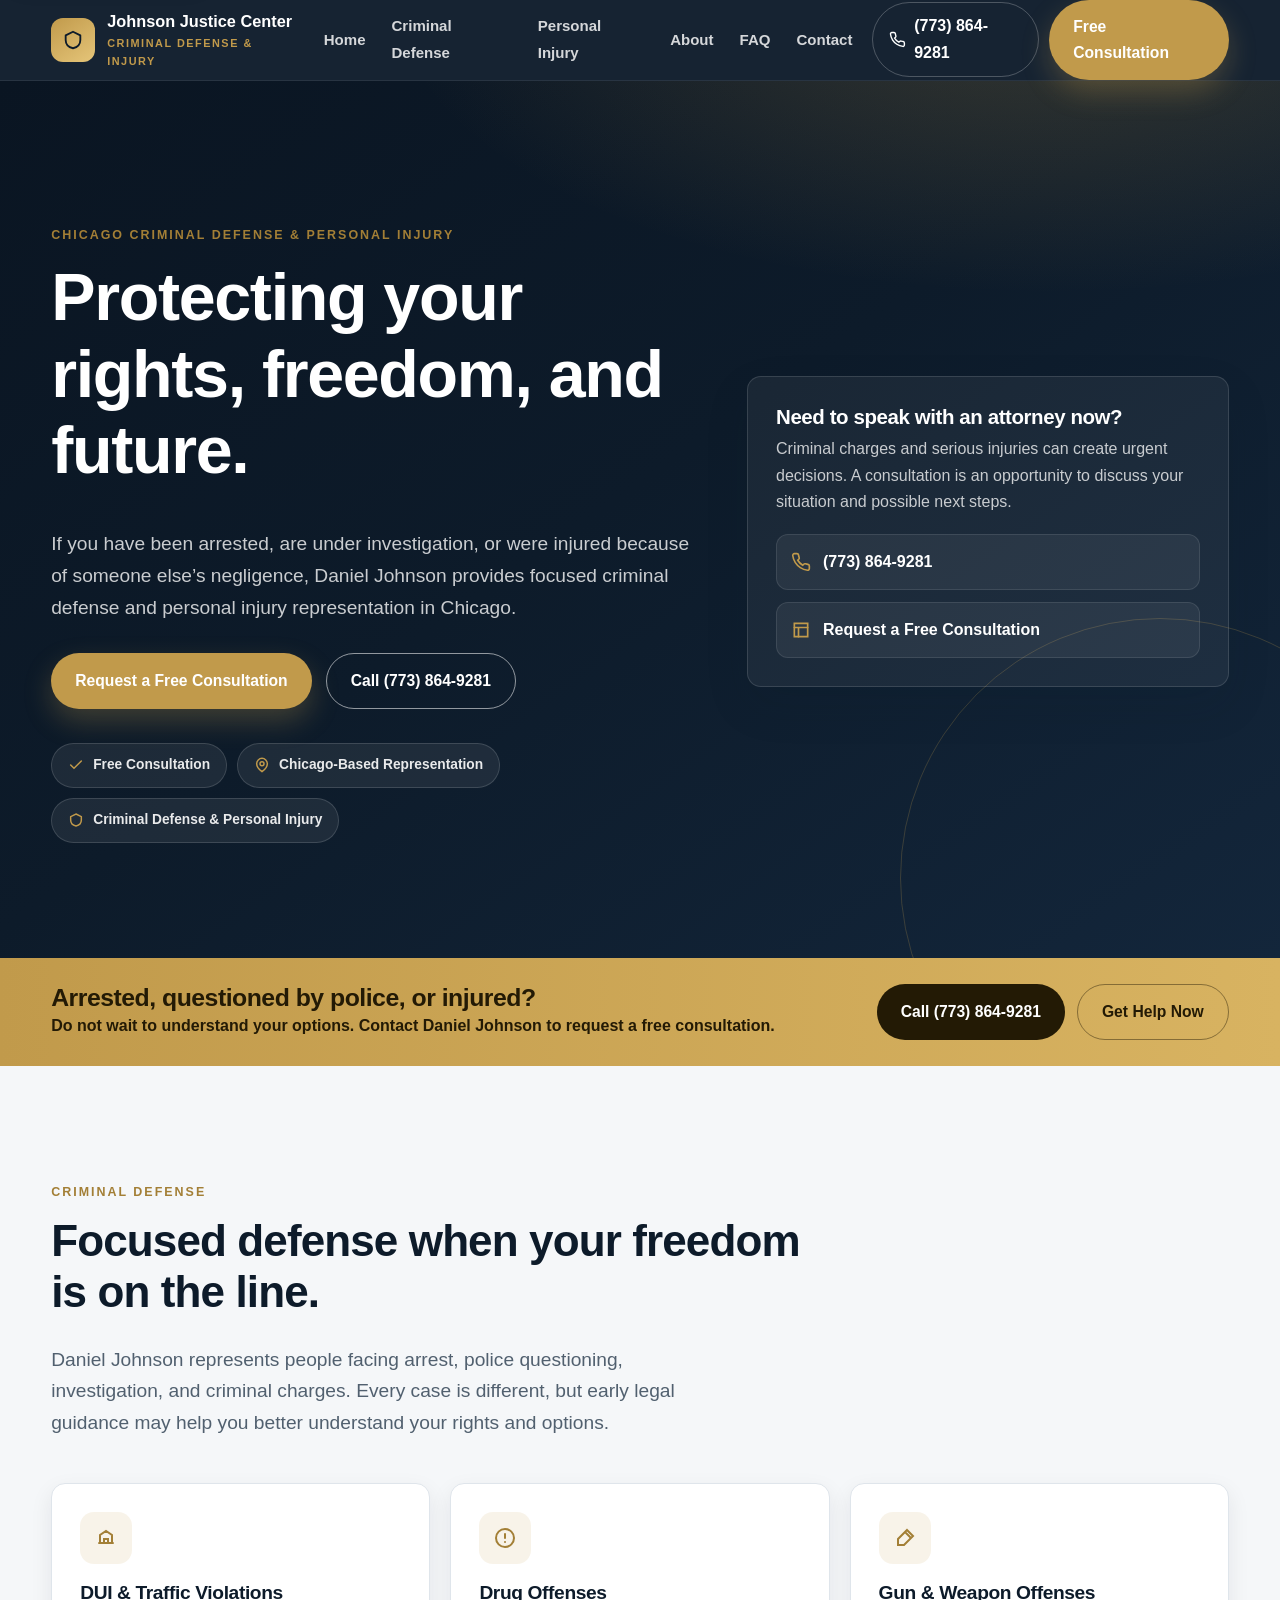
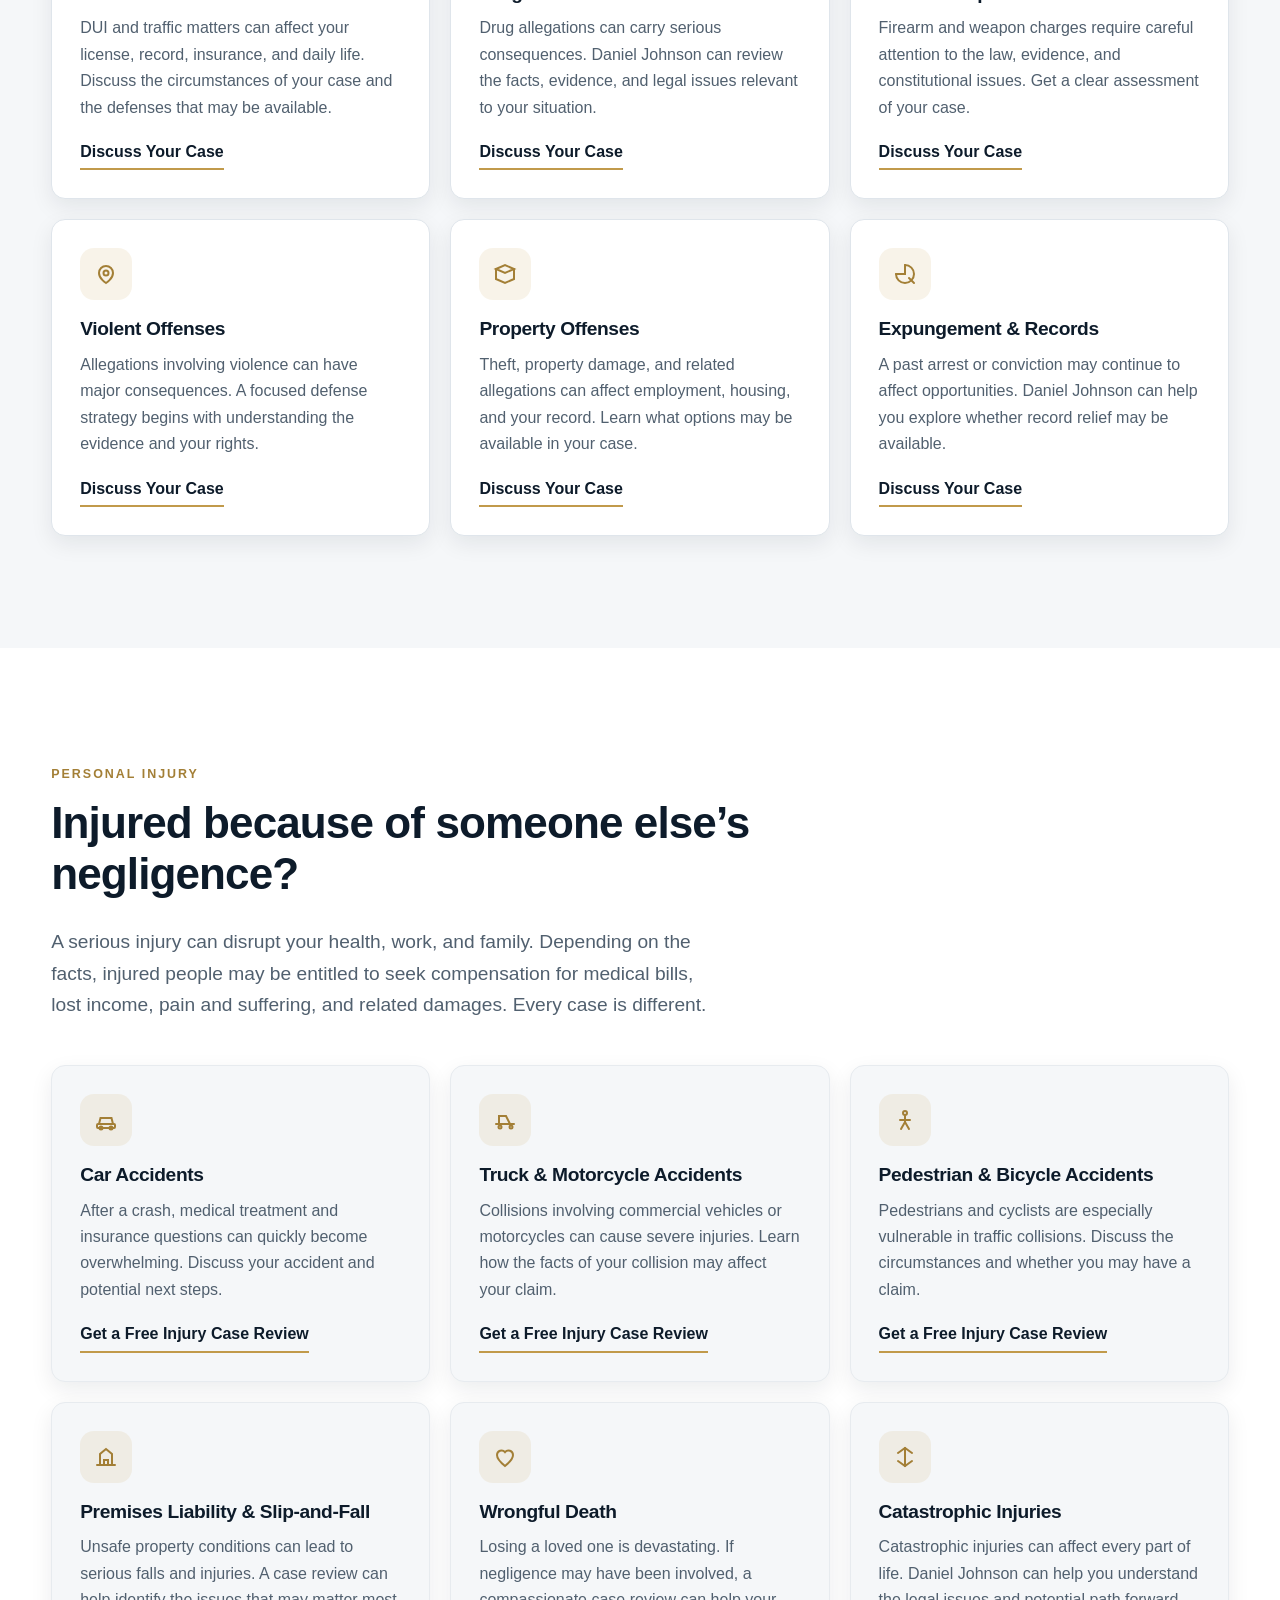
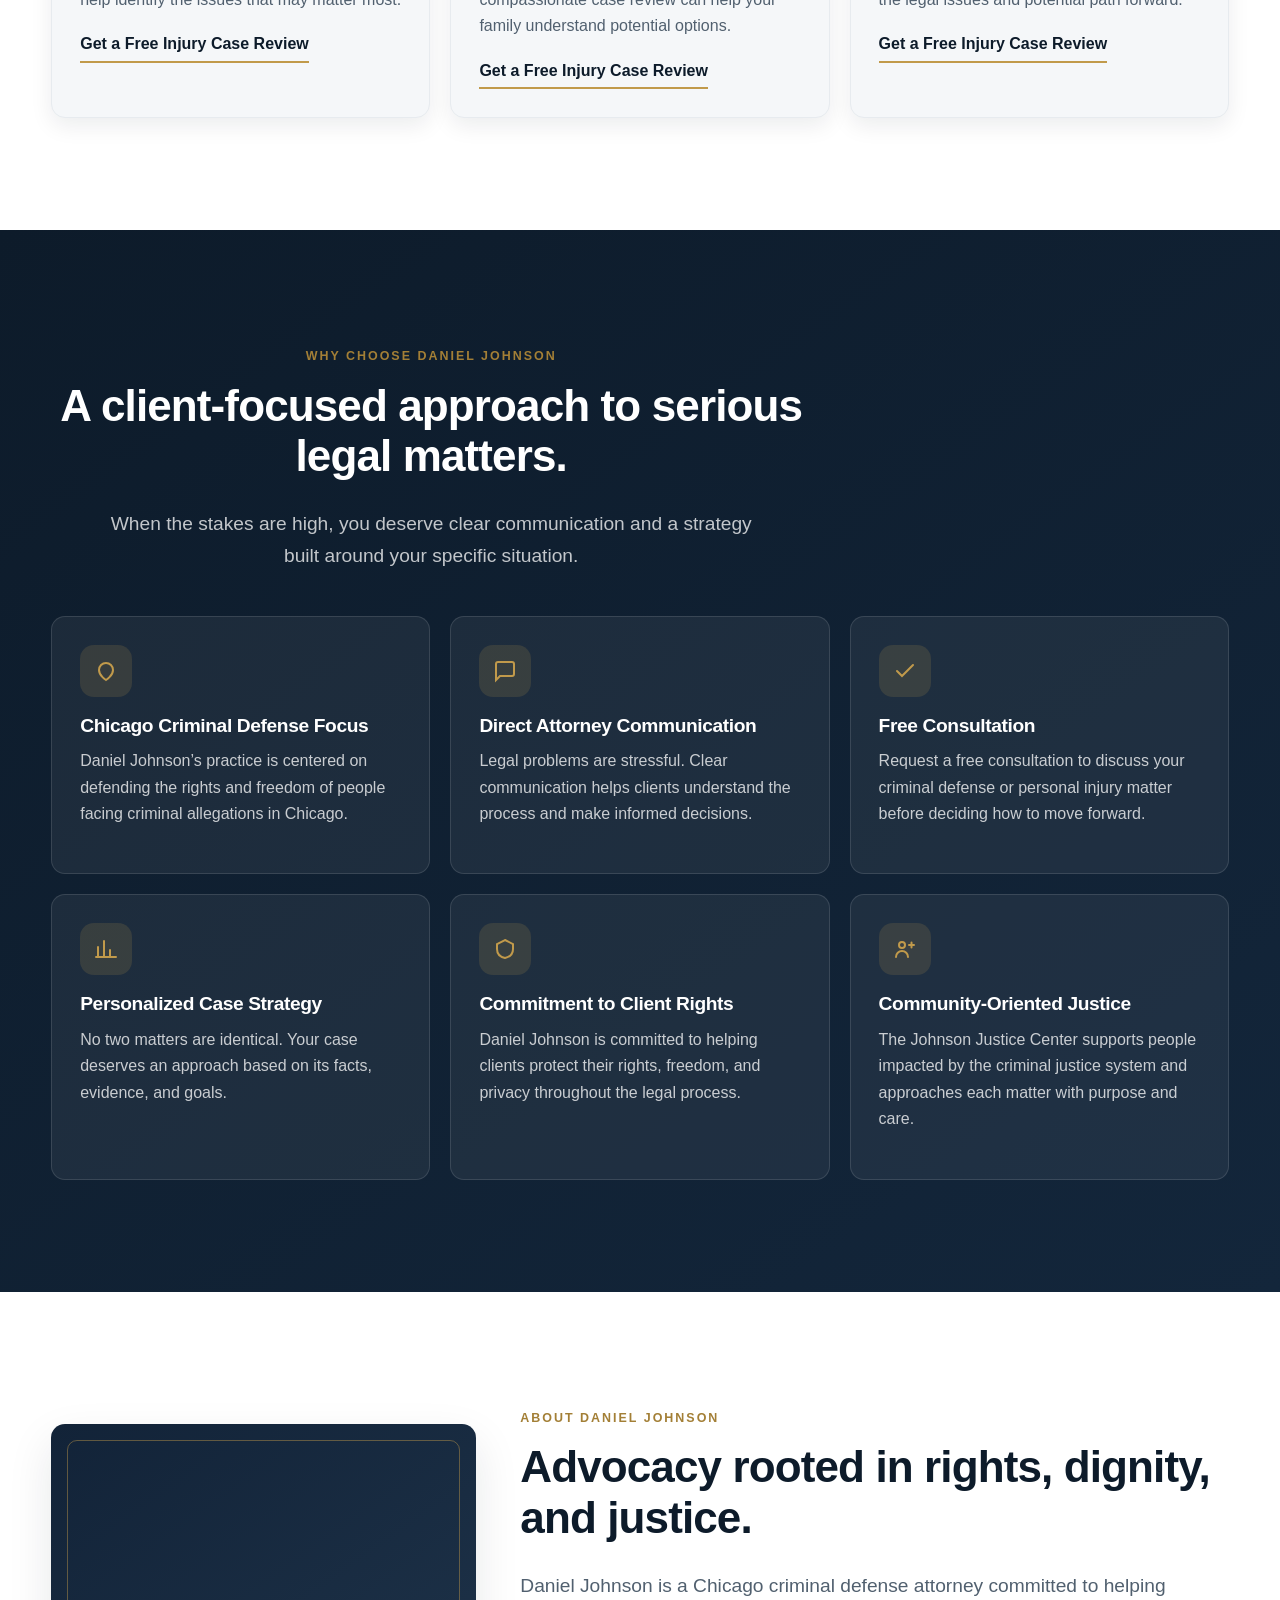
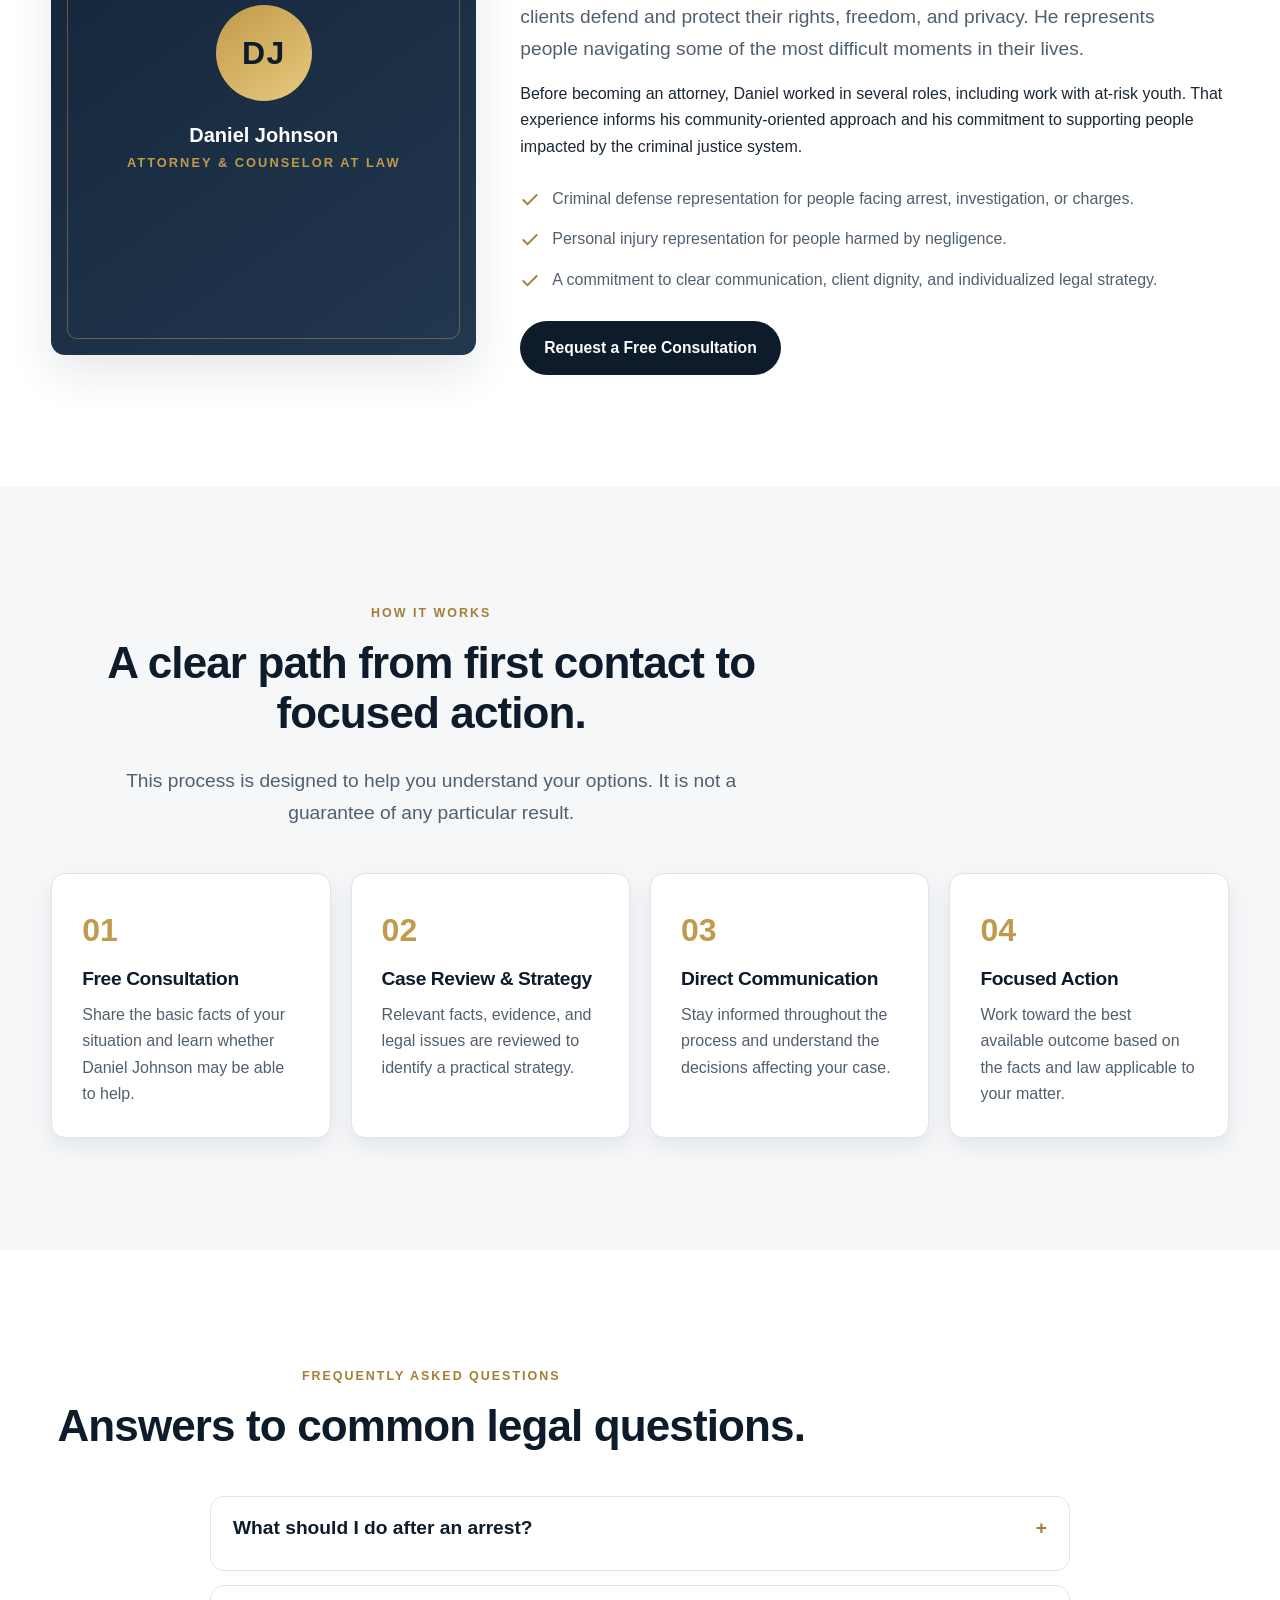
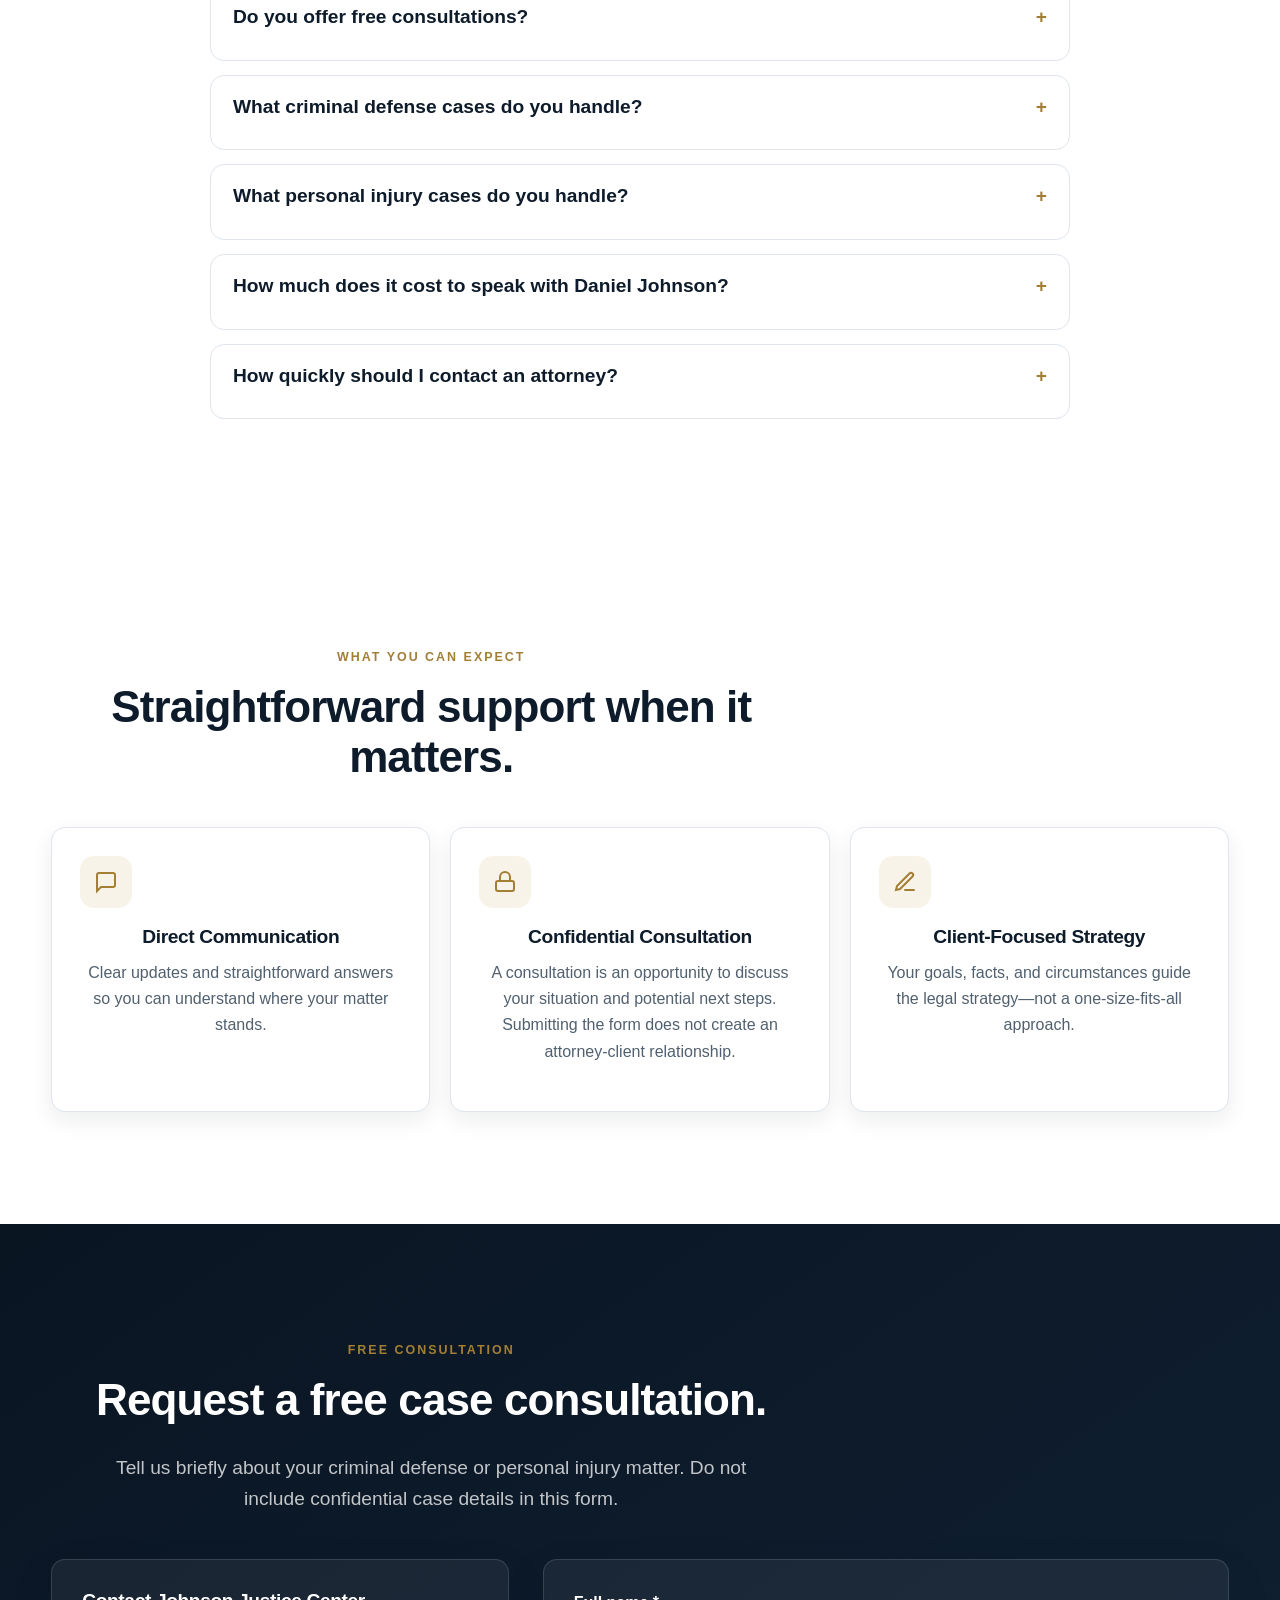
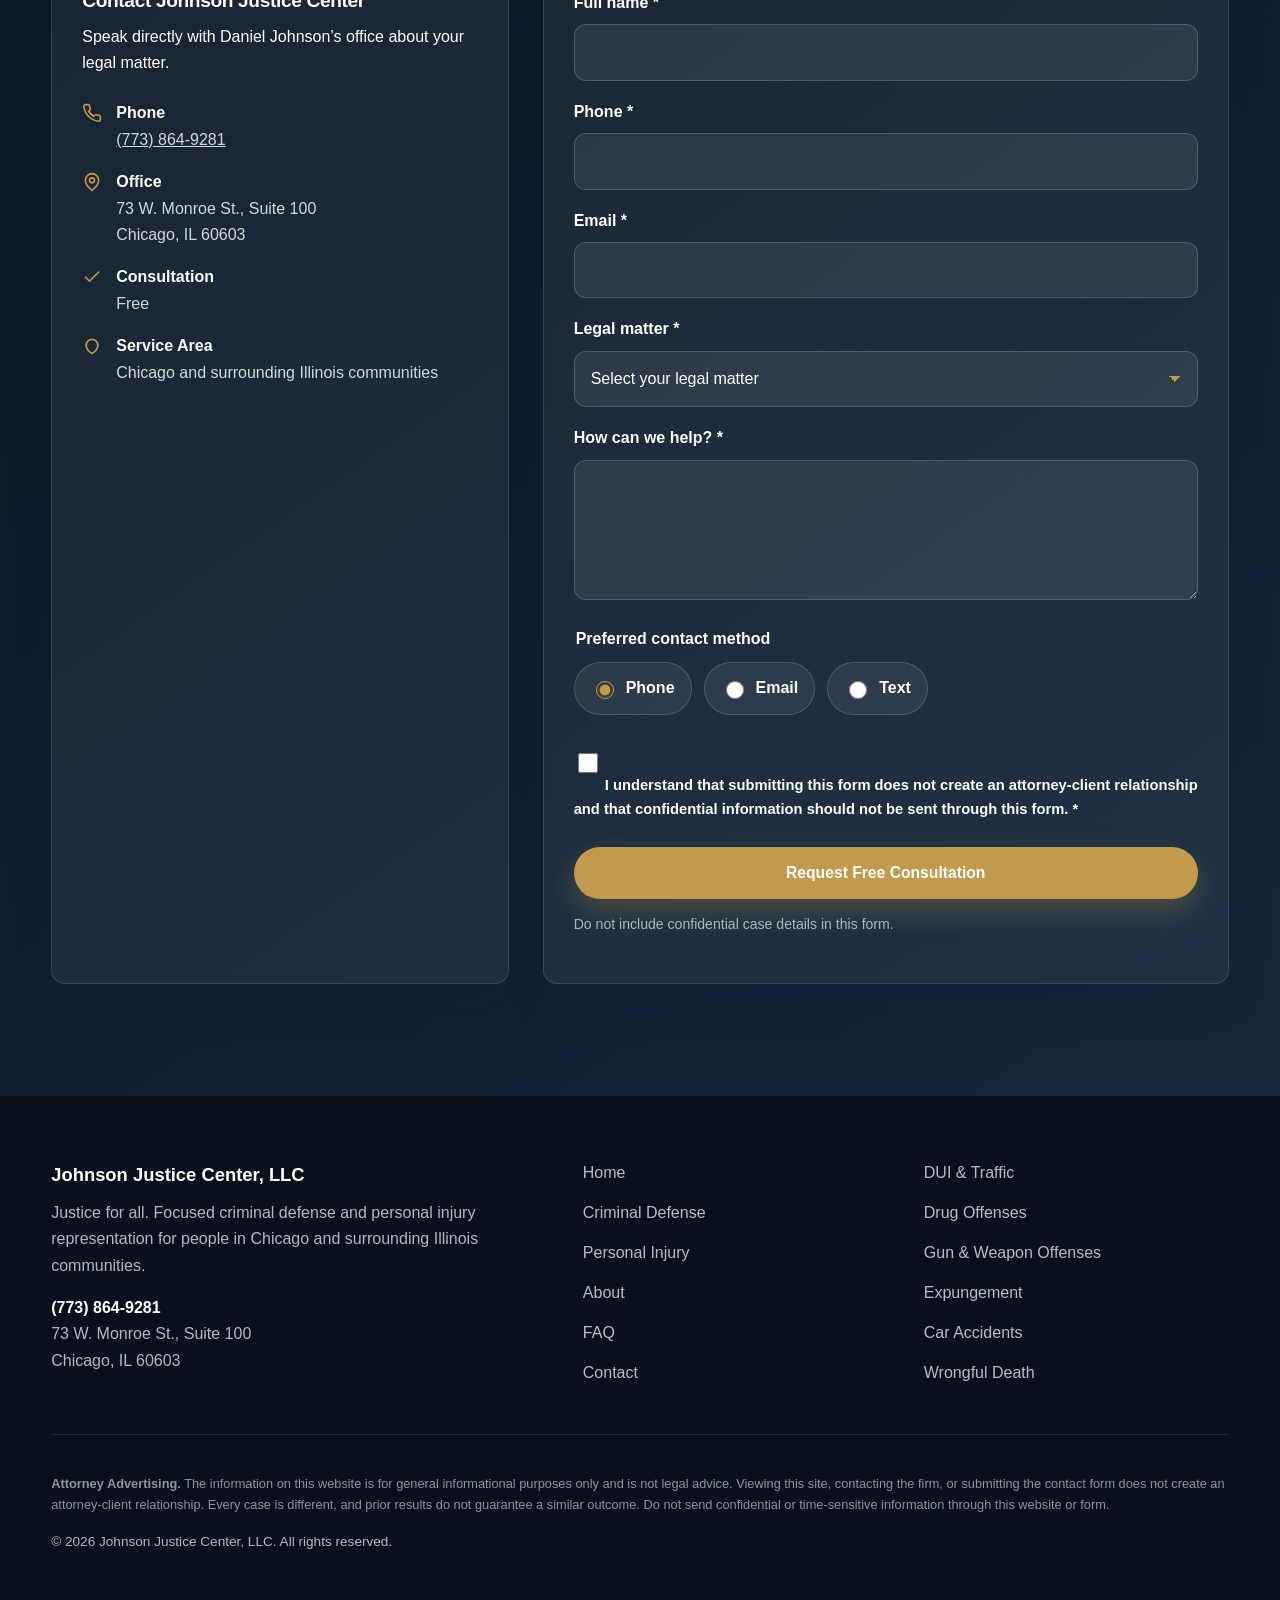
==== commit 7c8c6ac9: "johnson justice center revamp" ====
--- a/index.html
+++ b/index.html
@@ -1,875 +1,1207 @@
-<!DOCTYPE html>
+<!doctype html>
 <html lang="en">
 <head>
-  <meta charset="UTF-8">
+  <meta charset="utf-8">
   <meta name="viewport" content="width=device-width, initial-scale=1">
-
-  <title>Tiarra Thompson, Esq. | Partner Attorney at Sankofa Law Group | South Holland, IL</title>
-  <meta name="description" content="Tiarra Thompson is a Partner Attorney at Sankofa Law Group in South Holland, IL, providing relentless advocacy and strategic representation in criminal defense, civil litigation, and family law. Call 708-270-4954.">
+  <title>Chicago Criminal Defense & Personal Injury Lawyer | Daniel Johnson</title>
+  <meta name="description" content="Daniel Johnson of Johnson Justice Center provides criminal defense and personal injury representation in Chicago. Request a free consultation: (773) 864-9281.">
   <meta name="robots" content="index, follow">
-  <meta name="theme-color" content="#0B1B2E">
-  <meta name="author" content="Tiarra Thompson, Esq.">
-  <meta name="geo.region" content="US-IL">
-  <meta name="geo.placename" content="South Holland">
-  <link rel="canonical" href="https://www.sankofalawgroup.com/tiarra-thompson/">
-
-  <link rel="icon" href="/favicon.ico" sizes="any">
-  <link rel="icon" href="/favicon.svg" type="image/svg+xml">
-  <link rel="apple-touch-icon" href="/apple-touch-icon.png">
+  <meta name="author" content="Johnson Justice Center, LLC">
+  <link rel="canonical" href="https://johnsonjusticecenter.com/">
 
   <!-- Open Graph -->
-  <meta property="og:type" content="profile">
-  <meta property="og:site_name" content="Sankofa Law Group">
-  <meta property="og:title" content="Tiarra Thompson, Esq. | Partner Attorney">
-  <meta property="og:description" content="Relentless advocacy and strategic representation in criminal defense, civil litigation, and family law at Sankofa Law Group.">
-  <meta property="og:url" content="https://www.sankofalawgroup.com/tiarra-thompson/">
-  <meta property="og:image" content="https://www.sankofalawgroup.com/images/LawOffices.jpg">
-
-  <!-- Fonts -->
-  <link rel="preconnect" href="https://fonts.googleapis.com">
-  <link rel="preconnect" href="https://fonts.gstatic.com" crossorigin>
-  <link href="https://fonts.googleapis.com/css2?family=Fraunces:ital,opsz,wght@0,9..144,300..700;1,9..144,300..400&family=Inter:wght@300;400;500;600;700&display=swap" rel="stylesheet">
-
-  <!-- JSON-LD Schema for Attorney Profile -->
+  <meta property="og:type" content="website">
+  <meta property="og:site_name" content="Johnson Justice Center">
+  <meta property="og:title" content="Chicago Criminal Defense & Personal Injury Lawyer | Daniel Johnson">
+  <meta property="og:description" content="Criminal defense and personal injury representation in Chicago. Request a free consultation with Daniel Johnson.">
+  <meta property="og:url" content="https://johnsonjusticecenter.com/">
+  <meta property="og:locale" content="en_US">
+
+  <!-- Twitter -->
+  <meta name="twitter:card" content="summary_large_image">
+  <meta name="twitter:title" content="Chicago Criminal Defense & Personal Injury Lawyer | Daniel Johnson">
+  <meta name="twitter:description" content="Criminal defense and personal injury representation in Chicago. Request a free consultation with Daniel Johnson.">
+
+  <!-- Structured data -->
   <script type="application/ld+json">
   {
     "@context": "https://schema.org",
-    "@type": "Person",
-    "name": "Tiarra Thompson",
-    "jobTitle": "Partner Attorney",
-    "telephone": "+1-708-270-4954",
-    "email": "tiarra@tiarrathompsonlaw.com",
-    "alumniOf": [
-      {
-        "@type": "CollegeOrUniversity",
-        "name": "Western Michigan University Cooley Law School"
-      },
-      {
-        "@type": "CollegeOrUniversity",
-        "name": "Hope College"
-      }
-    ],
-    "worksFor": {
-      "@type": "LegalService",
-      "name": "Sankofa Law Group",
-      "url": "https://sankofalawgroup.com/",
-      "telephone": "+1-808-927-1621",
-      "address": {
-        "@type": "PostalAddress",
-        "streetAddress": "837 E 162nd Street #2",
-        "addressLocality": "South Holland",
-        "addressRegion": "IL",
-        "postalCode": "60473",
-        "addressCountry": "US"
+    "@type": "LegalService",
+    "name": "Johnson Justice Center, LLC",
+    "url": "https://johnsonjusticecenter.com/",
+    "telephone": "+1-773-864-9281",
+    "priceRange": "Free consultation",
+    "address": {
+      "@type": "PostalAddress",
+      "streetAddress": "73 W. Monroe St., Suite 100",
+      "addressLocality": "Chicago",
+      "addressRegion": "IL",
+      "postalCode": "60603",
+      "addressCountry": "US"
+    },
+    "areaServed": {
+      "@type": "City",
+      "name": "Chicago"
+    },
+    "founder": {
+      "@type": "Attorney",
+      "name": "Daniel Johnson",
+      "jobTitle": "Attorney",
+      "worksFor": {
+        "@type": "LegalService",
+        "name": "Johnson Justice Center, LLC"
       }
     },
-    "url": "https://www.sankofalawgroup.com/tiarra-thompson/",
-    "sameAs": [
-      "https://www.linkedin.com/in/tiarra-thompson-995474b0/",
-      "https://www.instagram.com/tiarrathompsonlaw",
-      "https://www.tiktok.com/@attorneytiarra",
-      "https://www.facebook.com/p/Law-Office-of-Tiarra-Thompson-61590555324223/"
+    "knowsAbout": [
+      "Criminal Defense",
+      "DUI and Traffic Violations",
+      "Drug Offenses",
+      "Gun and Weapon Offenses",
+      "Expungement",
+      "Personal Injury",
+      "Car Accidents"
     ]
   }
   </script>
 
   <style>
-    :root {
-      --navy-950: #07121e;
-      --navy-900: #0b1b2e;
-      --navy-800: #162b44;
-      --parchment-50: #fbf9f4;
-      --parchment-100: #f5f0e6;
-      --parchment-200: #ebe5da;
-      --brass-500: #b08d57;
-      --brass-600: #8f7041;
-      --oxblood-600: #8b1e1e;
-      --oxblood-700: #6f1717;
-      --charcoal-900: #252522;
-      --charcoal-700: #3a3a36;
-      --charcoal-500: #66665f;
-      --white: #ffffff;
-
-      --shadow-sm: 0 8px 22px rgba(11, 27, 46, 0.08);
-      --shadow-md: 0 18px 42px rgba(11, 27, 46, 0.14);
-      --radius-sm: 4px;
-      --radius-md: 8px;
-      --content-width: 1280px;
-      --transition: 180ms ease;
-    }
-
-    *, *::before, *::after { box-sizing: border-box; }
-    html { scroll-behavior: smooth; font-size: 16px; }
-    body {
-      min-width: 320px; margin: 0; background: var(--parchment-100);
-      color: var(--charcoal-700); font-family: "Inter", Arial, sans-serif;
-      font-size: 1rem; line-height: 1.65; -webkit-font-smoothing: antialiased;
-      text-rendering: optimizeLegibility;
-    }
-    img { display: block; width: 100%; height: auto; }
-    a { color: inherit; text-decoration: none; }
-    button, input, select, textarea { font: inherit; }
-    button { cursor: pointer; }
-    h1, h2, h3, h4, p { margin-top: 0; }
-    h1, h2, h3, h4 {
-      color: var(--navy-900); font-family: "Fraunces", Georgia, serif;
-      font-weight: 450; letter-spacing: -0.025em;
-    }
-    h1 { font-size: clamp(2.5rem, 5vw, 4rem); line-height: 1.1; }
-    h2 { font-size: clamp(2rem, 3.5vw, 3rem); line-height: 1.15; }
-    h3 { font-size: clamp(1.5rem, 2vw, 1.85rem); line-height: 1.2; }
-    ul { padding: 0; margin: 0; list-style: none; }
-    :focus-visible { outline: 3px solid var(--brass-500); outline-offset: 4px; }
-
-    .skip-link {
-      position: fixed; top: 0.75rem; left: 0.75rem; z-index: 1000;
-      padding: 0.7rem 1rem; background: var(--white); color: var(--navy-900);
-      font-weight: 700; transform: translateY(-170%); transition: transform var(--transition);
-    }
-    .skip-link:focus { transform: translateY(0); }
-    .container { width: min(calc(100% - 2.5rem), var(--content-width)); margin-inline: auto; }
-    .section { padding: clamp(4rem, 8vw, 7rem) 0; }
-    .eyebrow {
-      display: block; margin-bottom: 0.9rem; color: var(--brass-600);
-      font-size: 0.76rem; font-weight: 700; letter-spacing: 0.17em; text-transform: uppercase;
-    }
-    .sr-only {
-      position: absolute; width: 1px; height: 1px; padding: 0; overflow: hidden;
-      clip: rect(0, 0, 0, 0); white-space: nowrap; border: 0;
-    }
-    .section-heading { max-width: 48rem; margin: 0 auto 3.75rem; text-align: center; }
-    .section-heading p { max-width: 42rem; margin: 1.2rem auto 0; color: var(--charcoal-500); font-size: 1.06rem; }
-
-    /* Header */
-    .site-header {
-      position: sticky; top: 0; z-index: 100; border-bottom: 1px solid rgba(58, 58, 54, 0.12);
-      background: rgba(245, 240, 230, 0.97); backdrop-filter: blur(10px);
-    }
-    .header-inner { display: flex; align-items: center; justify-content: space-between; min-height: 86px; gap: 1.25rem; }
-    .brand { display: inline-flex; flex-shrink: 0; align-items: center; gap: 0.8rem; }
-    .brand__mark {
-      width: 40px; height: 40px; flex: 0 0 auto; fill: none; stroke: var(--navy-900);
-      stroke-linecap: round; stroke-linejoin: round; stroke-width: 2;
-    }
-    .brand__firm {
-      display: block; color: var(--navy-900); font-family: "Fraunces", Georgia, serif;
-      font-size: 1.22rem; font-weight: 550; line-height: 1.05;
-    }
-    .brand__attorney {
-      display: block; margin-top: 0.2rem; color: var(--charcoal-500);
-      font-size: 0.68rem; font-weight: 700; letter-spacing: 0.12em; text-transform: uppercase;
-    }
-    .desktop-nav { display: flex; align-items: center; gap: clamp(1.1rem, 2.3vw, 2.25rem); }
-    .desktop-nav a {
-      color: var(--charcoal-700); font-size: 0.91rem; font-weight: 600; transition: color var(--transition);
-    }
-    .desktop-nav a:hover, .desktop-nav a[aria-current="page"] { color: var(--brass-600); }
-    .header-actions { display: flex; align-items: center; gap: 0.75rem; }
-    .menu-toggle {
-      display: none; width: 46px; height: 44px; border: 1px solid rgba(11, 27, 46, 0.2);
-      border-radius: var(--radius-sm); background: transparent; color: var(--navy-900);
-    }
-    .menu-toggle__icon, .menu-toggle__icon::before, .menu-toggle__icon::after {
-      display: block; width: 21px; height: 2px; margin: auto; border-radius: 3px;
-      background: currentColor; content: ""; transition: transform var(--transition);
-    }
-    .menu-toggle__icon { position: relative; }
-    .menu-toggle__icon::before { position: absolute; top: -7px; }
-    .menu-toggle__icon::after { position: absolute; top: 7px; }
-    .menu-toggle[aria-expanded="true"] .menu-toggle__icon { background: transparent; }
-    .menu-toggle[aria-expanded="true"] .menu-toggle__icon::before { top: 0; transform: rotate(45deg); }
-    .menu-toggle[aria-expanded="true"] .menu-toggle__icon::after { top: 0; transform: rotate(-45deg); }
-    .mobile-nav { display: none; border-top: 1px solid rgba(58, 58, 54, 0.12); background: var(--parchment-50); }
-    .mobile-nav.is-open { display: block; }
-    .mobile-nav__inner { display: grid; gap: 0.25rem; padding: 1rem 0 1.5rem; }
-    .mobile-nav a {
-      padding: 0.9rem 0; border-bottom: 1px solid rgba(58, 58, 54, 0.09);
-      color: var(--navy-900); font-weight: 650;
-    }
-    .mobile-nav .btn { width: 100%; margin-top: 0.85rem; }
-
-    /* Buttons */
-    .btn {
-      display: inline-flex; min-height: 48px; align-items: center; justify-content: center;
-      gap: 0.5rem; padding: 0.76rem 1.2rem; border: 1px solid transparent; border-radius: 3px;
-      font-size: 0.91rem; font-weight: 700; line-height: 1.2; text-align: center;
-      transition: background-color var(--transition), border-color var(--transition), color var(--transition), transform var(--transition);
-    }
-    .btn:hover { transform: translateY(-2px); }
-    .btn--oxblood { border-color: var(--oxblood-600); background: var(--oxblood-600); color: var(--white); }
-    .btn--oxblood:hover { border-color: var(--oxblood-700); background: var(--oxblood-700); }
-    .btn--navy { border-color: var(--navy-900); background: var(--navy-900); color: var(--parchment-100); }
-    .btn--navy:hover { border-color: var(--navy-800); background: var(--navy-800); }
-    .btn--outline { border-color: var(--brass-500); background: transparent; color: var(--navy-900); }
-    .btn--outline:hover { background: var(--brass-500); color: var(--white); }
-
-    /* Social Icons */
-    .social-links { display: flex; gap: 1rem; margin-top: 1.5rem; flex-wrap: wrap; }
-    .social-link {
-      display: inline-flex; align-items: center; justify-content: center;
-      width: 44px; height: 44px; border-radius: 50%; background: var(--navy-800);
-      color: var(--parchment-100); transition: all var(--transition);
-    }
-    .social-link:hover { background: var(--brass-500); transform: translateY(-3px); }
-    .social-link svg { width: 22px; height: 22px; fill: currentColor; }
-
-    /* Attorney Hero */
-    .attorney-hero {
-      background: var(--navy-900); color: var(--parchment-100);
-      padding: clamp(5rem, 10vw, 9rem) 0 clamp(4rem, 8vw, 7rem);
-    }
-    .attorney-hero-grid {
-      display: grid; grid-template-columns: minmax(280px, 0.9fr) minmax(300px, 1.1fr);
-      align-items: center; gap: clamp(3rem, 6vw, 6rem);
-    }
-    .attorney-hero__image {
-      border-radius: var(--radius-md); overflow: hidden;
-      background: var(--navy-800); box-shadow: var(--shadow-md); border: 1px solid rgba(176, 141, 87, 0.2);
-    }
-    .attorney-hero__image img { 
-      width: 100%; 
-      height: auto;
-      display: block; 
-    }
-    .attorney-hero__content h1 { color: var(--parchment-100); margin-bottom: 0.5rem; }
-    .attorney-hero__title {
-      display: block; color: var(--brass-500); font-family: "Inter", Arial, sans-serif;
-      font-size: 1.1rem; font-weight: 600; letter-spacing: 0.05em; text-transform: uppercase; margin-bottom: 1.5rem;
-    }
-    .attorney-hero__content p { color: rgba(245, 240, 230, 0.85); font-size: 1.1rem; line-height: 1.7; margin-bottom: 2rem; }
-    .attorney-hero__actions { display: flex; flex-wrap: wrap; gap: 1rem; }
-
-    /* Team Callout */
-    .team-callout {
-      background: var(--parchment-100);
-      border-top: 1px solid rgba(58, 58, 54, 0.1);
-      border-bottom: 1px solid rgba(58, 58, 54, 0.1);
-    }
-    .team-callout-inner {
-      display: flex; align-items: center; justify-content: space-between; gap: 2rem; flex-wrap: wrap;
-    }
-
-    /* Biography Section */
-    .bio-section { background: var(--white); }
-    .bio-grid { display: grid; grid-template-columns: 1fr; max-width: 52rem; margin: 0 auto; gap: 2rem; }
-    .bio-text p { margin-bottom: 1.5rem; color: var(--charcoal-700); font-size: 1.05rem; line-height: 1.75; }
-    .bio-text p:first-of-type::first-letter {
-      font-family: "Fraunces", Georgia, serif; font-size: 3.5rem; float: left; line-height: 0.8;
-      margin-right: 0.5rem; margin-top: 0.1rem; color: var(--brass-600);
-    }
-
-    /* Practice Focus */
-    .practice-focus { background: var(--parchment-50); border-top: 1px solid rgba(58, 58, 54, 0.1); }
-    .focus-grid { display: grid; grid-template-columns: repeat(auto-fit, minmax(300px, 1fr)); gap: 2rem; }
-    .focus-card {
-      padding: 2rem; background: var(--white); border-left: 4px solid var(--brass-500);
-      border-radius: 0 var(--radius-sm) var(--radius-sm) 0; box-shadow: var(--shadow-sm);
-    }
-    .focus-card h3 { margin-bottom: 1rem; }
-    .focus-card p { color: var(--charcoal-700); line-height: 1.6; }
-
-    /* Flyer Section */
-    .flyer-section { 
-      background: var(--parchment-100); 
-      border-top: 1px solid rgba(58, 58, 54, 0.1); 
-    }
-    .flyer-wrapper {
-      max-width: 42rem;
-      margin: 0 auto;
-      text-align: center;
-    }
-    .flyer-wrapper img {
-      width: 100%;
-      height: auto;
-      border-radius: var(--radius-md);
-      box-shadow: var(--shadow-md);
-      border: 1px solid rgba(176, 141, 87, 0.25);
-    }
-
-    /* Contact Form */
-    .contact-form-section {
-      background: radial-gradient(circle at 10% 90%, rgba(176, 141, 87, 0.15), transparent 26rem), var(--navy-900);
-      color: var(--parchment-100);
-    }
-    .contact-form-section h2 { color: var(--parchment-100); }
-    .contact-form-wrap {
-      max-width: 46rem; margin: 0 auto; padding: clamp(1.5rem, 4vw, 2.4rem);
-      border-radius: var(--radius-md); background: var(--parchment-50);
-      box-shadow: var(--shadow-md); color: var(--charcoal-700);
-    }
-    .contact-form-wrap h3 { margin-bottom: 0.45rem; }
-    .contact-form-wrap > p { margin-bottom: 1.5rem; color: var(--charcoal-500); font-size: 0.88rem; line-height: 1.55; }
-    .form-grid { display: grid; grid-template-columns: repeat(2, minmax(0, 1fr)); gap: 1rem; }
-    .field { display: grid; gap: 0.42rem; }
-    .field--full { grid-column: 1 / -1; }
-    .field label { color: var(--navy-900); font-size: 0.85rem; font-weight: 750; }
-    .field input, .field select, .field textarea {
-      width: 100%; min-height: 46px; padding: 0.75rem 0.8rem; border: 1px solid rgba(11, 27, 46, 0.24);
-      border-radius: 3px; background: var(--white); color: var(--charcoal-900);
-    }
-    .field textarea { min-height: 125px; resize: vertical; }
-    .field input::placeholder, .field textarea::placeholder { color: #777770; }
-    .form-consent { margin: 1rem 0 1.25rem; color: var(--charcoal-500); font-size: 0.77rem; line-height: 1.55; }
-    .form-consent a { color: var(--navy-900); text-decoration: underline; text-underline-offset: 3px; }
-    .form-status { min-height: 1.5rem; margin: 0.85rem 0 0; font-size: 0.85rem; font-weight: 500; }
-
-    .contact-info-row {
-      display: grid;
-      grid-template-columns: repeat(auto-fit, minmax(220px, 1fr));
-      gap: 1.5rem;
-      max-width: 46rem;
-      margin: 0 auto 3rem;
-      padding: 1.5rem;
-      background: rgba(245, 240, 230, 0.06);
-      border: 1px solid rgba(176, 141, 87, 0.2);
-      border-radius: var(--radius-md);
-    }
-    .contact-info-item strong {
-      display: block; color: var(--brass-500); font-size: 0.75rem;
-      letter-spacing: 0.1em; text-transform: uppercase; margin-bottom: 0.35rem;
-    }
-    .contact-info-item a, .contact-info-item span {
-      color: var(--parchment-100); font-size: 1rem; font-weight: 600;
-    }
-    .contact-info-item a { text-decoration: underline; text-decoration-color: rgba(176, 141, 87, 0.5); text-underline-offset: 3px; }
-
-    /* Credentials */
-    .credentials-section { background: var(--parchment-200); }
-    .credentials-grid { display: grid; grid-template-columns: repeat(auto-fit, minmax(280px, 1fr)); gap: 1.5rem; }
-    .credential-item { padding: 1.5rem; background: var(--white); border-radius: var(--radius-sm); border-top: 3px solid var(--navy-900); }
-    .credential-item strong {
-      display: block; color: var(--navy-900); font-family: "Fraunces", Georgia, serif;
-      font-size: 1.1rem; margin-bottom: 0.5rem;
-    }
-    .credential-item span { color: var(--charcoal-700); font-size: 0.95rem; line-height: 1.5; }
-
-    /* Footer */
-    .site-footer { background: var(--navy-950); border-top: 1px solid rgba(176, 141, 87, 0.25); color: var(--parchment-100); }
-    .footer-main { display: grid; grid-template-columns: 1.55fr 0.9fr 1.1fr; gap: 3rem; padding: 4.5rem 0 3.25rem; }
-    .footer-brand .brand__mark { stroke: var(--parchment-100); }
-    .footer-brand .brand__firm { color: var(--parchment-100); }
-    .footer-brand p { max-width: 25rem; margin: 1.4rem 0 0; color: rgba(245, 240, 230, 0.68); font-size: 0.88rem; }
-    .footer-col h2 { margin-bottom: 1.15rem; color: var(--brass-500); font-size: 1.18rem; }
-    .footer-col ul { display: grid; gap: 0.7rem; }
-    .footer-col a, .footer-col address { color: rgba(245, 240, 230, 0.8); font-size: 0.88rem; font-style: normal; }
-    .footer-col a:hover { color: var(--brass-500); }
-    .footer-bottom { padding: 2rem 0 2.7rem; border-top: 1px solid rgba(245, 240, 230, 0.11); }
-    .footer-legal-links { display: flex; flex-wrap: wrap; gap: 0.55rem 1.2rem; margin-bottom: 1.5rem; }
-    .footer-legal-links a {
-      color: rgba(245, 240, 230, 0.8); font-size: 0.78rem; text-decoration: underline;
-      text-decoration-color: rgba(176, 141, 87, 0.5); text-underline-offset: 3px;
-    }
-    .legal-disclaimer { max-width: 75rem; color: rgba(245, 240, 230, 0.58); font-size: 0.73rem; line-height: 1.7; }
-    .copyright { margin-top: 1rem; color: rgba(245, 240, 230, 0.48); font-size: 0.73rem; }
-
-    /* Responsive */
-    @media (max-width: 1050px) {
-      .desktop-nav { display: none; }
-      .menu-toggle { display: inline-grid; place-items: center; }
-      .header-actions .btn--outline { display: none; }
-    }
-    @media (max-width: 850px) {
-      .attorney-hero-grid { grid-template-columns: 1fr; }
-      .attorney-hero__image { width: min(100%, 600px); margin: 0 auto 2rem; }
-      .footer-main { grid-template-columns: 1fr 1fr; }
-      .footer-brand { grid-column: 1 / -1; }
-    }
-    @media (max-width: 620px) {
-      .container { width: min(calc(100% - 2rem), var(--content-width)); }
-      .header-inner { min-height: 76px; }
-      .brand__firm { font-size: 1.08rem; }
-      .brand__attorney { font-size: 0.61rem; }
-      .brand__mark { width: 34px; height: 34px; }
-      .attorney-hero__actions, .attorney-hero__actions .btn { width: 100%; }
-      .form-grid { grid-template-columns: 1fr; }
-      .footer-main { grid-template-columns: 1fr; }
-      .footer-brand { grid-column: auto; }
-      .team-callout-inner { flex-direction: column; text-align: center; }
-    }
-    @media (prefers-reduced-motion: reduce) {
-      html { scroll-behavior: auto; }
-      *, *::before, *::after {
-        animation-duration: 0.01ms !important; animation-iteration-count: 1 !important;
-        scroll-behavior: auto !important; transition-duration: 0.01ms !important;
-      }
-    }
+    /* ============ Design tokens ============ */
+    :root{
+      --navy:#0d1b2a;
+      --navy-2:#13263b;
+      --ink:#1b2733;
+      --slate:#51606f;
+      --line:#dfe5eb;
+      --paper:#ffffff;
+      --mist:#f5f7f9;
+      --gold:#c19a4b;
+      --gold-dark:#a37f36;
+      --red:#b3261e;
+      --green:#176b3a;
+      --radius:14px;
+      --shadow:0 18px 45px rgba(13,27,42,.10);
+      --shadow-sm:0 8px 22px rgba(13,27,42,.08);
+    }
+
+    *,*::before,*::after{box-sizing:border-box}
+    html{scroll-behavior:smooth}
+    body{
+      margin:0;
+      font-family:-apple-system,BlinkMacSystemFont,"Segoe UI",Roboto,Helvetica,Arial,sans-serif;
+      color:var(--ink);
+      background:var(--paper);
+      line-height:1.65;
+      -webkit-text-size-adjust:100%;
+    }
+    img,svg{max-width:100%}
+    a{color:inherit}
+    h1,h2,h3,h4{line-height:1.15;margin:0 0 .6em;color:var(--navy);letter-spacing:-.02em}
+    h1{font-size:clamp(2.15rem,6vw,4.15rem);font-weight:800}
+    h2{font-size:clamp(1.75rem,4vw,2.75rem);font-weight:800}
+    h3{font-size:1.2rem;font-weight:750}
+    p{margin:0 0 1rem}
+    ul{margin:0;padding:0;list-style:none}
+
+    .container{width:min(1180px,92%);margin-inline:auto}
+    .section{padding:clamp(64px,9vw,112px) 0}
+    .section--tight{padding:clamp(48px,7vw,76px) 0}
+    .eyebrow{
+      display:inline-block;margin-bottom:14px;color:var(--gold-dark);
+      font-size:.78rem;font-weight:800;letter-spacing:.16em;text-transform:uppercase;
+    }
+    .lead{font-size:clamp(1.05rem,2vw,1.2rem);color:var(--slate);max-width:62ch}
+    .center{text-align:center}
+    .center .lead{margin-inline:auto}
+
+    /* ============ Buttons ============ */
+    .btn{
+      display:inline-flex;align-items:center;justify-content:center;gap:10px;
+      min-height:52px;padding:14px 24px;border:0;border-radius:999px;
+      font-weight:800;font-size:.98rem;text-decoration:none;cursor:pointer;
+      transition:transform .18s ease,box-shadow .18s ease,background .18s ease,color .18s ease;
+    }
+    .btn:hover{transform:translateY(-2px)}
+    .btn:focus-visible,a:focus-visible,button:focus-visible,input:focus-visible,select:focus-visible,textarea:focus-visible{
+      outline:3px solid var(--gold);outline-offset:3px;
+    }
+    .btn-primary{background:var(--gold);color:#fff;box-shadow:0 12px 28px rgba(193,154,75,.28)}
+    .btn-primary:hover{background:var(--gold-dark)}
+    .btn-dark{background:var(--navy);color:#fff}
+    .btn-dark:hover{background:var(--navy-2)}
+    .btn-outline{background:transparent;color:#fff;border:1.5px solid rgba(255,255,255,.55)}
+    .btn-outline:hover{background:rgba(255,255,255,.1)}
+    .btn-block{width:100%}
+    .btn[disabled]{opacity:.65;cursor:not-allowed;transform:none}
+
+    /* ============ Accessibility ============ */
+    .skip-link{
+      position:absolute;left:12px;top:-70px;z-index:1000;background:#fff;color:var(--navy);
+      padding:12px 18px;border-radius:10px;font-weight:800;text-decoration:none;box-shadow:var(--shadow-sm);
+    }
+    .skip-link:focus{top:12px}
+    .visually-hidden{
+      position:absolute!important;width:1px;height:1px;margin:-1px;padding:0;
+      overflow:hidden;clip:rect(0 0 0 0);white-space:nowrap;border:0;
+    }
+
+    /* ============ Header ============ */
+    .site-header{
+      position:sticky;top:0;z-index:100;background:rgba(13,27,42,.96);
+      backdrop-filter:blur(12px);border-bottom:1px solid rgba(255,255,255,.08);
+    }
+    .header-inner{display:flex;align-items:center;justify-content:space-between;gap:20px;min-height:78px}
+    .brand{display:flex;align-items:center;gap:12px;text-decoration:none;color:#fff}
+    .brand-mark{
+      width:44px;height:44px;border-radius:12px;display:grid;place-items:center;
+      background:linear-gradient(145deg,var(--gold),#e5c579);color:var(--navy);flex:0 0 auto;
+    }
+    .brand-name{font-weight:850;font-size:1.02rem;line-height:1.1}
+    .brand-sub{display:block;font-size:.68rem;letter-spacing:.14em;text-transform:uppercase;color:var(--gold);font-weight:700}
+    .desktop-nav{display:none}
+    .desktop-nav ul{display:flex;align-items:center;gap:26px}
+    .desktop-nav a{color:rgba(255,255,255,.82);text-decoration:none;font-weight:650;font-size:.94rem}
+    .desktop-nav a:hover{color:#fff}
+    .header-actions{display:flex;align-items:center;gap:10px}
+    .header-phone{
+      display:none;align-items:center;gap:8px;color:#fff;text-decoration:none;
+      font-weight:800;padding:10px 16px;border:1px solid rgba(255,255,255,.24);border-radius:999px;
+    }
+    .header-cta{display:none}
+    .menu-button{
+      display:inline-grid;place-items:center;width:48px;height:48px;border-radius:12px;
+      background:rgba(255,255,255,.08);border:1px solid rgba(255,255,255,.16);color:#fff;cursor:pointer;
+    }
+    .mobile-nav{
+      display:none;background:var(--navy);border-top:1px solid rgba(255,255,255,.08);
+      padding:18px 0 28px;
+    }
+    .mobile-nav.open{display:block}
+    .mobile-nav ul{display:grid;gap:6px}
+    .mobile-nav a{
+      display:block;padding:13px 16px;color:#fff;text-decoration:none;font-weight:700;
+      border-radius:10px;background:rgba(255,255,255,.05);
+    }
+    .mobile-nav .btn{margin-top:14px}
+
+    @media (min-width:960px){
+      .desktop-nav{display:block}
+      .header-phone{display:inline-flex}
+      .header-cta{display:inline-flex}
+      .menu-button{display:none}
+      .mobile-nav{display:none!important}
+    }
+
+    /* ============ Hero ============ */
+    .hero{
+      position:relative;color:#fff;overflow:hidden;
+      background:
+        radial-gradient(1100px 500px at 82% -10%,rgba(193,154,75,.24),transparent 60%),
+        linear-gradient(145deg,#0a1522 0%,#0d1b2a 48%,#13263b 100%);
+      padding:clamp(76px,11vw,140px) 0 clamp(70px,9vw,120px);
+    }
+    .hero::after{
+      content:"";position:absolute;right:-140px;bottom:-180px;width:520px;height:520px;
+      border:1px solid rgba(193,154,75,.24);border-radius:50%;
+    }
+    .hero-grid{position:relative;z-index:2;display:grid;gap:44px}
+    .hero h1{color:#fff}
+    .hero .lead{color:rgba(255,255,255,.78)}
+    .hero-actions{display:flex;flex-wrap:wrap;gap:14px;margin-top:30px}
+    .trust-row{
+      display:flex;flex-wrap:wrap;gap:10px;margin-top:34px;
+    }
+    .trust-pill{
+      display:inline-flex;align-items:center;gap:9px;padding:10px 16px;border-radius:999px;
+      background:rgba(255,255,255,.07);border:1px solid rgba(255,255,255,.14);
+      font-size:.86rem;font-weight:700;color:rgba(255,255,255,.9);
+    }
+    .trust-pill svg{color:var(--gold)}
+    .hero-card{
+      background:rgba(255,255,255,.055);border:1px solid rgba(255,255,255,.13);
+      border-radius:var(--radius);padding:28px;box-shadow:var(--shadow);
+    }
+    .hero-card h2{color:#fff;font-size:1.28rem;margin-bottom:8px}
+    .hero-card p{color:rgba(255,255,255,.76);margin-bottom:18px}
+    .hero-contact{display:grid;gap:12px}
+    .hero-contact a{
+      display:flex;align-items:center;gap:12px;color:#fff;text-decoration:none;font-weight:750;
+      padding:14px;border-radius:12px;background:rgba(255,255,255,.06);border:1px solid rgba(255,255,255,.1);
+    }
+    .hero-contact svg{color:var(--gold);flex:0 0 auto}
+    @media (min-width:920px){
+      .hero-grid{grid-template-columns:1.15fr .85fr;align-items:center}
+    }
+
+    /* ============ Emergency strip ============ */
+    .emergency{background:linear-gradient(90deg,var(--gold),#d8b361);color:#231a05}
+    .emergency-inner{
+      display:grid;gap:18px;align-items:center;padding:26px 0;
+    }
+    .emergency h2{color:#231a05;font-size:clamp(1.2rem,3vw,1.55rem);margin:0}
+    .emergency p{margin:0;font-weight:650}
+    .emergency-actions{display:flex;flex-wrap:wrap;gap:12px}
+    .emergency .btn-dark{background:#231a05}
+    .emergency .btn-outline{border-color:rgba(35,26,5,.45);color:#231a05}
+    .emergency .btn-outline:hover{background:rgba(35,26,5,.08)}
+    @media (min-width:900px){
+      .emergency-inner{grid-template-columns:1fr auto}
+    }
+
+    /* ============ Section headers / cards ============ */
+    .section-head{max-width:760px;margin-bottom:44px}
+    .cards{display:grid;gap:20px}
+    .card{
+      background:var(--paper);border:1px solid var(--line);border-radius:var(--radius);
+      padding:28px;box-shadow:var(--shadow-sm);transition:transform .2s ease,box-shadow .2s ease,border-color .2s ease;
+    }
+    .card:hover{transform:translateY(-4px);box-shadow:var(--shadow);border-color:rgba(193,154,75,.55)}
+    .card-icon{
+      width:52px;height:52px;border-radius:14px;display:grid;place-items:center;margin-bottom:18px;
+      background:rgba(193,154,75,.12);color:var(--gold-dark);
+    }
+    .card p{color:var(--slate);margin-bottom:18px}
+    .card-link{
+      display:inline-flex;align-items:center;gap:8px;color:var(--navy);font-weight:800;
+      text-decoration:none;border-bottom:2px solid var(--gold);padding-bottom:3px;
+    }
+    .card-link:hover{color:var(--gold-dark)}
+    .defense{background:var(--mist)}
+    .defense .card{background:#fff}
+    .injury{background:#fff}
+    .injury .card{background:var(--mist);border-color:#e7ebef}
+
+    @media (min-width:620px){.cards{grid-template-columns:repeat(2,1fr)}}
+    @media (min-width:1020px){.cards{grid-template-columns:repeat(3,1fr)}}
+
+    /* ============ Why choose ============ */
+    .why{background:linear-gradient(145deg,var(--navy),var(--navy-2));color:#fff}
+    .why h2,.why h3{color:#fff}
+    .why .lead{color:rgba(255,255,255,.75)}
+    .why .card{background:rgba(255,255,255,.06);border-color:rgba(255,255,255,.12);box-shadow:none}
+    .why .card:hover{border-color:rgba(193,154,75,.6)}
+    .why .card p{color:rgba(255,255,255,.76)}
+    .why .card-icon{background:rgba(193,154,75,.16);color:var(--gold)}
+
+    /* ============ About ============ */
+    .about-grid{display:grid;gap:44px;align-items:center}
+    .portrait{
+      position:relative;aspect-ratio:4/5;border-radius:var(--radius);overflow:hidden;
+      background:linear-gradient(145deg,#122338,#22384f);box-shadow:var(--shadow);
+      display:grid;place-items:center;
+    }
+    .portrait::before{
+      content:"";position:absolute;inset:16px;border:1px solid rgba(193,154,75,.45);border-radius:10px;
+    }
+    .portrait-text{
+      position:relative;color:#fff;text-align:center;padding:28px;
+    }
+    .portrait-initials{
+      width:96px;height:96px;margin:0 auto 18px;border-radius:50%;display:grid;place-items:center;
+      background:linear-gradient(145deg,var(--gold),#e7c97e);color:var(--navy);
+      font-size:2rem;font-weight:900;letter-spacing:.04em;
+    }
+    .portrait-name{font-weight:850;font-size:1.25rem}
+    .portrait-role{color:var(--gold);font-size:.8rem;text-transform:uppercase;letter-spacing:.16em;font-weight:800}
+    .about-points{display:grid;gap:14px;margin-top:26px}
+    .about-point{display:flex;gap:12px;align-items:flex-start;color:var(--slate)}
+    .about-point svg{color:var(--gold-dark);flex:0 0 auto;margin-top:4px}
+    @media (min-width:920px){
+      .about-grid{grid-template-columns:.75fr 1.25fr}
+    }
+
+    /* ============ Process ============ */
+    .process{background:var(--mist)}
+    .process-grid{counter-reset:step;display:grid;gap:20px}
+    .process-card{
+      counter-increment:step;background:#fff;border:1px solid var(--line);border-radius:var(--radius);
+      padding:30px;position:relative;box-shadow:var(--shadow-sm);
+    }
+    .process-card::before{
+      content:"0" counter(step);display:block;color:var(--gold);font-size:2rem;font-weight:900;margin-bottom:12px;
+    }
+    .process-card p{color:var(--slate);margin:0}
+    @media (min-width:620px){.process-grid{grid-template-columns:repeat(2,1fr)}}
+    @media (min-width:1020px){.process-grid{grid-template-columns:repeat(4,1fr)}}
+
+    /* ============ FAQ ============ */
+    .faq-list{display:grid;gap:14px;max-width:860px;margin-inline:auto}
+    .faq-item{border:1px solid var(--line);border-radius:var(--radius);background:#fff;overflow:hidden}
+    .faq-question{
+      width:100%;display:flex;justify-content:space-between;align-items:center;gap:18px;
+      padding:20px 22px;background:none;border:0;text-align:left;cursor:pointer;
+      font:inherit;font-weight:800;color:var(--navy);
+    }
+    .faq-question:hover{background:var(--mist)}
+    .faq-icon{flex:0 0 auto;color:var(--gold-dark);transition:transform .2s ease}
+    .faq-item[data-open="true"] .faq-icon{transform:rotate(45deg)}
+    .faq-answer{
+      display:none;padding:0 22px 22px;color:var(--slate);
+    }
+    .faq-item[data-open="true"] .faq-answer{display:block}
+    .faq-answer p:last-child{margin-bottom:0}
+
+    /* ============ Expectations ============ */
+    .expect{background:#fff}
+    .expect .card{text-align:center}
+
+    /* ============ Contact ============ */
+    .contact{background:linear-gradient(145deg,#0a1522,#13263b);color:#fff}
+    .contact h2,.contact h3{color:#fff}
+    .contact .lead{color:rgba(255,255,255,.75)}
+    .contact-grid{display:grid;gap:34px;margin-top:44px}
+    .contact-card{
+      background:rgba(255,255,255,.06);border:1px solid rgba(255,255,255,.13);
+      border-radius:var(--radius);padding:30px;box-shadow:var(--shadow);
+    }
+    .contact-details{display:grid;gap:16px;margin-top:24px}
+    .contact-detail{display:flex;gap:14px;align-items:flex-start;color:rgba(255,255,255,.82)}
+    .contact-detail strong{display:block;color:#fff}
+    .contact-detail svg{color:var(--gold);flex:0 0 auto;margin-top:3px}
+    .form-grid{display:grid;gap:18px}
+    .field label{display:block;font-weight:750;margin-bottom:8px;color:#fff}
+    .field input,.field select,.field textarea{
+      width:100%;min-height:54px;padding:14px 16px;border-radius:12px;color:#fff;
+      background:rgba(255,255,255,.08);border:1px solid rgba(255,255,255,.18);font:inherit;
+    }
+    .field textarea{min-height:140px;resize:vertical}
+    .field select{appearance:none;background-image:linear-gradient(45deg,transparent 50%,var(--gold) 50%),linear-gradient(135deg,var(--gold) 50%,transparent 50%);background-position:calc(100% - 22px) 24px,calc(100% - 16px) 24px;background-size:6px 6px;background-repeat:no-repeat}
+    .field select option{color:#111}
+    .field input:focus,.field select:focus,.field textarea:focus{border-color:var(--gold)}
+    .field .error{display:none;color:#ffb4ab;font-size:.87rem;font-weight:700;margin-top:7px}
+    .field.invalid input,.field.invalid select,.field.invalid textarea{border-color:#ff8a80}
+    .field.invalid .error{display:block}
+    .radio-row{display:flex;flex-wrap:wrap;gap:12px}
+    .radio-option{
+      display:flex;align-items:center;gap:9px;padding:12px 16px;border-radius:999px;
+      background:rgba(255,255,255,.07);border:1px solid rgba(255,255,255,.16);cursor:pointer;font-weight:700;
+    }
+    .radio-option input{accent-color:var(--gold);width:18px;height:18px}
+    .consent{
+      display:flex;gap:12px;align-items:flex-start;color:rgba(255,255,255,.78);font-size:.92rem;
+    }
+    .consent input{width:20px;height:20px;margin-top:3px;accent-color:var(--gold)}
+    .form-status{
+      display:none;padding:16px 18px;border-radius:12px;font-weight:750;margin-top:16px;
+    }
+    .form-status.success{display:block;background:rgba(23,107,58,.2);border:1px solid rgba(93,199,137,.5);color:#c9f2d9}
+    .form-status.error{display:block;background:rgba(179,38,30,.18);border:1px solid rgba(255,138,128,.45);color:#ffd7d2}
+    .form-note{color:rgba(255,255,255,.65);font-size:.88rem;margin-top:14px}
+    @media (min-width:980px){
+      .contact-grid{grid-template-columns:.8fr 1.2fr}
+    }
+
+    /* ============ Footer ============ */
+    .site-footer{background:#08111b;color:rgba(255,255,255,.7);padding:64px 0 34px}
+    .footer-grid{display:grid;gap:36px}
+    .footer-brand{color:#fff;font-weight:850;font-size:1.15rem;margin-bottom:10px}
+    .footer-nav{display:grid;gap:10px}
+    .footer-nav a,.footer-legal a{color:rgba(255,255,255,.72);text-decoration:none}
+    .footer-nav a:hover,.footer-legal a:hover{color:var(--gold)}
+    .footer-bottom{
+      margin-top:44px;padding-top:24px;border-top:1px solid rgba(255,255,255,.1);
+      font-size:.85rem;
+    }
+    .disclaimer{font-size:.8rem;color:rgba(255,255,255,.55);margin-top:14px}
+    @media (min-width:860px){
+      .footer-grid{grid-template-columns:1.3fr .8fr .8fr}
+    }
+
+    /* ============ Mobile action bar ============ */
+    .mobile-action-bar{
+      position:fixed;left:0;right:0;bottom:0;z-index:200;display:grid;grid-template-columns:1fr 1fr;
+      background:var(--navy);border-top:1px solid rgba(255,255,255,.12);
+    }
+    .mobile-action-bar a{
+      display:grid;place-items:center;min-height:62px;color:#fff;text-decoration:none;font-weight:850;
+      font-size:.94rem;
+    }
+    .mobile-action-bar a:first-child{border-right:1px solid rgba(255,255,255,.12)}
+    .mobile-action-bar .consult{background:var(--gold)}
+    @media (min-width:960px){
+      .mobile-action-bar{display:none}
+      body{padding-bottom:0}
+    }
+    body{padding-bottom:62px}
+    @media (min-width:960px){body{padding-bottom:0}}
   </style>
 </head>
 
 <body>
-  <a class="skip-link" href="#main-content">Skip to main content</a>
-
+  <a class="skip-link" href="#main">Skip to main content</a>
+
+  <!-- ============ Header ============ -->
   <header class="site-header">
     <div class="container header-inner">
-      <a class="brand" href="/" aria-label="Sankofa Law Group home">
-        <svg class="brand__mark" viewBox="0 0 100 100" aria-hidden="true">
-          <path d="M70,30 C50,20 30,35 30,55 C30,75 55,80 65,65 C72,55 60,40 45,45"></path>
-          <circle cx="65" cy="65" r="6"></circle>
-        </svg>
+      <a class="brand" href="#home" aria-label="Johnson Justice Center home">
+        <span class="brand-mark" aria-hidden="true">
+          <svg width="22" height="22" viewBox="0 0 24 24" fill="none" stroke="currentColor" stroke-width="2" stroke-linecap="round" stroke-linejoin="round"><path d="M12 3l8 4v5c0 5-3.5 8-8 9-4.5-1-8-4-8-9V7l8-4z"/></svg>
+        </span>
         <span>
-          <span class="brand__firm">Sankofa Law Group</span>
-          <span class="brand__attorney">Tiarra Thompson, Esq. & Javaron Buckley</span>
+          <span class="brand-name">Johnson Justice Center</span>
+          <span class="brand-sub">Criminal Defense & Injury</span>
         </span>
       </a>
 
       <nav class="desktop-nav" aria-label="Primary navigation">
-        <a href="#about">About</a>
-        <a href="#practice-areas">Practice Areas</a>
-        <a href="#credentials">Credentials</a>
-        <a href="#contact">Contact</a>
+        <ul>
+          <li><a href="#home">Home</a></li>
+          <li><a href="#criminal-defense">Criminal Defense</a></li>
+          <li><a href="#personal-injury">Personal Injury</a></li>
+          <li><a href="#about">About</a></li>
+          <li><a href="#faq">FAQ</a></li>
+          <li><a href="#contact">Contact</a></li>
+        </ul>
       </nav>
 
       <div class="header-actions">
-        <a class="btn btn--outline" href="#contact">Request Consultation</a>
-        <button class="menu-toggle" type="button" aria-expanded="false" aria-controls="mobile-menu">
-          <span class="sr-only">Open navigation menu</span>
-          <span class="menu-toggle__icon" aria-hidden="true"></span>
+        <a class="header-phone" href="tel:+17738649281">
+          <svg width="17" height="17" viewBox="0 0 24 24" fill="none" stroke="currentColor" stroke-width="2" stroke-linecap="round"><path d="M22 16.9v3a2 2 0 0 1-2.2 2 19.8 19.8 0 0 1-8.6-3.1 19.5 19.5 0 0 1-6-6A19.8 19.8 0 0 1 2.1 4.2 2 2 0 0 1 4.1 2h3a2 2 0 0 1 2 1.7c.1 1 .4 2 .7 2.9a2 2 0 0 1-.5 2.1L8.1 9.9a16 16 0 0 0 6 6l1.2-1.2a2 2 0 0 1 2.1-.5c.9.3 1.9.6 2.9.7a2 2 0 0 1 1.7 2z"/></svg>
+          (773) 864-9281
+        </a>
+        <a class="btn btn-primary header-cta" href="#contact">Free Consultation</a>
+        <button class="menu-button" id="menuButton" aria-expanded="false" aria-controls="mobileNav" aria-label="Open navigation menu">
+          <svg width="22" height="22" viewBox="0 0 24 24" fill="none" stroke="currentColor" stroke-width="2" stroke-linecap="round"><path d="M3 6h18M3 12h18M3 18h18"/></svg>
         </button>
       </div>
     </div>
 
-    <nav id="mobile-menu" class="mobile-nav" aria-label="Mobile navigation">
-      <div class="container mobile-nav__inner">
-        <a href="#about">About</a>
-        <a href="#practice-areas">Practice Areas</a>
-        <a href="#credentials">Credentials</a>
-        <a href="#contact">Contact</a>
-        <a class="btn btn--oxblood" href="tel:+17082704954">Call (708) 270-4954</a>
+    <nav class="mobile-nav" id="mobileNav" aria-label="Mobile navigation">
+      <div class="container">
+        <ul>
+          <li><a href="#home">Home</a></li>
+          <li><a href="#criminal-defense">Criminal Defense</a></li>
+          <li><a href="#personal-injury">Personal Injury</a></li>
+          <li><a href="#about">About</a></li>
+          <li><a href="#faq">FAQ</a></li>
+          <li><a href="#contact">Contact</a></li>
+        </ul>
+        <a class="btn btn-primary btn-block" href="#contact">Request a Free Consultation</a>
       </div>
     </nav>
   </header>
 
-  <main id="main-content">
-    <!-- Attorney Hero Section -->
-    <section class="attorney-hero" aria-labelledby="attorney-name">
-      <div class="container attorney-hero-grid">
-        <div class="attorney-hero__image">
-          <img
-            src="images/LawOffices.jpg"
-            alt="Sankofa Law Group Offices"
-            width="800"
-            height="600"
-            loading="lazy"
-          >
-        </div>
-        <div class="attorney-hero__content">
-          <span class="eyebrow" style="color: var(--brass-500);">Partner Attorney</span>
-          <h1 id="attorney-name">Tiarra Thompson, Esq.</h1>
-          <span class="attorney-hero__title">Criminal Defense, Civil Litigation & Family Law</span>
+  <main id="main">
+    <!-- ============ Hero ============ -->
+    <section class="hero" id="home" aria-labelledby="hero-title">
+      <div class="container hero-grid">
+        <div>
+          <span class="eyebrow">Chicago Criminal Defense & Personal Injury</span>
+          <h1 id="hero-title">Protecting your rights, freedom, and future.</h1>
+          <p class="lead">
+            If you have been arrested, are under investigation, or were injured because of someone else’s negligence,
+            Daniel Johnson provides focused criminal defense and personal injury representation in Chicago.
+          </p>
+          <div class="hero-actions">
+            <a class="btn btn-primary" href="#contact">Request a Free Consultation</a>
+            <a class="btn btn-outline" href="tel:+17738649281">Call (773) 864-9281</a>
+          </div>
+          <ul class="trust-row">
+            <li class="trust-pill">
+              <svg width="16" height="16" viewBox="0 0 24 24" fill="none" stroke="currentColor" stroke-width="2.2" stroke-linecap="round"><path d="M20 6L9 17l-5-5"/></svg>
+              Free Consultation
+            </li>
+            <li class="trust-pill">
+              <svg width="16" height="16" viewBox="0 0 24 24" fill="none" stroke="currentColor" stroke-width="2.2" stroke-linecap="round"><path d="M20 10c0 6-8 12-8 12s-8-6-8-12a8 8 0 0 1 16 0z"/><circle cx="12" cy="10" r="3"/></svg>
+              Chicago-Based Representation
+            </li>
+            <li class="trust-pill">
+              <svg width="16" height="16" viewBox="0 0 24 24" fill="none" stroke="currentColor" stroke-width="2.2" stroke-linecap="round"><path d="M12 3l8 4v5c0 5-3.5 8-8 9-4.5-1-8-4-8-9V7l8-4z"/></svg>
+              Criminal Defense & Personal Injury
+            </li>
+          </ul>
+        </div>
+
+        <aside class="hero-card" aria-label="Immediate legal help">
+          <h2>Need to speak with an attorney now?</h2>
           <p>
-            Relentless advocacy. Strategic insight. Unwavering dedication to your future. 
-            Tiarra Thompson champions the rights of individuals and businesses facing complex legal challenges, ensuring every client receives comprehensive, compassionate, and fierce representation.
+            Criminal charges and serious injuries can create urgent decisions. A consultation is an opportunity to
+            discuss your situation and possible next steps.
           </p>
-          <div class="attorney-hero__actions">
-            <a class="btn btn--oxblood" href="tel:+17082704954">Call (708) 270-4954</a>
-            <a class="btn btn--navy" style="background: var(--parchment-100); color: var(--navy-900);" href="#contact">Request Consultation</a>
-          </div>
-          
-          <!-- Social Media Links -->
-          <div class="social-links" aria-label="Tiarra Thompson's social media profiles">
-            <a class="social-link" href="https://www.instagram.com/tiarrathompsonlaw" target="_blank" rel="noopener noreferrer" aria-label="Follow Tiarra Thompson on Instagram">
-              <svg viewBox="0 0 24 24" aria-hidden="true"><path d="M12 2.163c3.204 0 3.584.012 4.85.07 3.252.148 4.771 1.691 4.919 4.919.058 1.265.069 1.645.069 4.849 0 3.205-.012 3.584-.069 4.849-.149 3.225-1.664 4.771-4.919 4.919-1.266.058-1.644.07-4.85.07-3.204 0-3.584-.012-4.849-.07-3.26-.149-4.771-1.699-4.919-4.92-.058-1.265-.07-1.644-.07-4.849 0-3.204.013-3.583.07-4.849.149-3.227 1.664-4.771 4.919-4.919 1.266-.057 1.645-.069 4.849-.069zm0-2.163c-3.259 0-3.667.014-4.947.072-4.358.2-6.78 2.618-6.98 6.98-.059 1.281-.073 1.689-.073 4.948 0 3.259.014 3.668.072 4.948.2 4.358 2.618 6.78 6.98 6.98 1.281.058 1.689.072 4.948.072 3.259 0 3.668-.014 4.948-.072 4.354-.2 6.782-2.618 6.979-6.98.059-1.28.073-1.689.073-4.948 0-3.259-.014-3.667-.072-4.947-.196-4.354-2.617-6.78-6.979-6.98-1.281-.059-1.69-.073-4.949-.073zm0 5.838c-3.403 0-6.162 2.759-6.162 6.162s2.759 6.163 6.162 6.163 6.162-2.759 6.162-6.163c0-3.403-2.759-6.162-6.162-6.162zm0 10.162c-2.209 0-4-1.79-4-4 0-2.209 1.791-4 4-4s4 1.791 4 4c0 2.21-1.791 4-4 4zm6.406-11.845c-.796 0-1.441.645-1.441 1.44s.645 1.44 1.441 1.44c.795 0 1.439-.645 1.439-1.44s-.644-1.44-1.439-1.44z"/></svg>
+          <div class="hero-contact">
+            <a href="tel:+17738649281">
+              <svg width="20" height="20" viewBox="0 0 24 24" fill="none" stroke="currentColor" stroke-width="2" stroke-linecap="round"><path d="M22 16.9v3a2 2 0 0 1-2.2 2 19.8 19.8 0 0 1-8.6-3.1 19.5 19.5 0 0 1-6-6A19.8 19.8 0 0 1 2.1 4.2 2 2 0 0 1 4.1 2h3a2 2 0 0 1 2 1.7c.1 1 .4 2 .7 2.9a2 2 0 0 1-.5 2.1L8.1 9.9a16 16 0 0 0 6 6l1.2-1.2a2 2 0 0 1 2.1-.5c.9.3 1.9.6 2.9.7a2 2 0 0 1 1.7 2z"/></svg>
+              (773) 864-9281
             </a>
-            <a class="social-link" href="https://www.tiktok.com/@attorneytiarra" target="_blank" rel="noopener noreferrer" aria-label="Follow Tiarra Thompson on TikTok">
-              <svg viewBox="0 0 24 24" aria-hidden="true"><path d="M12.525.02c1.31-.02 2.61-.01 3.91-.02.08 1.53.63 3.09 1.75 4.17 1.12 1.11 2.7 1.62 4.24 1.79v4.03c-1.44-.05-2.89-.35-4.2-.97-.57-.26-1.1-.59-1.62-.93-.01 2.92.01 5.84-.02 8.75-.08 1.4-.54 2.79-1.35 3.94-1.31 1.92-3.58 3.17-5.91 3.21-1.43.08-2.86-.31-4.08-1.03-2.02-1.19-3.44-3.37-3.65-5.71-.02-.5-.03-1-.01-1.49.18-1.9 1.12-3.72 2.58-4.96 1.66-1.44 3.98-2.13 6.15-1.72.02 1.48-.04 2.96-.04 4.44-.99-.32-2.15-.23-3.02.37-.63.41-1.11 1.04-1.36 1.75-.21.51-.15 1.07-.14 1.61.24 1.64 1.82 3.02 3.5 2.87 1.12-.01 2.19-.66 2.77-1.61.19-.33.4-.67.41-1.06.1-1.79.06-3.57.07-5.36.01-4.03-.01-8.05.02-12.07z"/></svg>
-            </a>
-            <a class="social-link" href="https://www.facebook.com/p/Law-Office-of-Tiarra-Thompson-61590555324223/" target="_blank" rel="noopener noreferrer" aria-label="Follow Tiarra Thompson on Facebook">
-              <svg viewBox="0 0 24 24" aria-hidden="true"><path d="M24 12.073c0-6.627-5.373-12-12-12s-12 5.373-12 12c0 5.99 4.388 10.954 10.125 11.854v-8.385H7.078v-3.47h3.047V9.43c0-3.007 1.792-4.669 4.533-4.669 1.312 0 2.686.235 2.686.235v2.953H15.83c-1.491 0-1.956.925-1.956 1.874v2.25h3.328l-.532 3.47h-2.796v8.385C19.612 23.027 24 18.062 24 12.073z"/></svg>
-            </a>
-            <a class="social-link" href="https://www.linkedin.com/in/tiarra-thompson-995474b0/" target="_blank" rel="noopener noreferrer" aria-label="Connect with Tiarra Thompson on LinkedIn">
-              <svg viewBox="0 0 24 24" aria-hidden="true"><path d="M19 0h-14c-2.761 0-5 2.239-5 5v14c0 2.761 2.239 5 5 5h14c2.762 0 5-2.239 5-5v-14c0-2.761-2.238-5-5-5zm-11 19h-3v-11h3v11zm-1.5-12.268c-.966 0-1.75-.79-1.75-1.764s.784-1.764 1.75-1.764 1.75.79 1.75 1.764-.783 1.764-1.75 1.764zm13.5 12.268h-3v-5.604c0-3.368-4-3.113-4 0v5.604h-3v-11h3v1.765c1.396-2.586 7-2.777 7 2.476v6.759z"/></svg>
+            <a href="#contact">
+              <svg width="20" height="20" viewBox="0 0 24 24" fill="none" stroke="currentColor" stroke-width="2" stroke-linecap="round"><path d="M4 4h16v16H4z"/><path d="M4 9h16M9 20V9"/></svg>
+              Request a Free Consultation
             </a>
           </div>
-        </div>
+        </aside>
       </div>
     </section>
 
-    <!-- Firm Leadership Callout -->
-    <section class="section team-callout" aria-labelledby="team-heading">
-      <div class="container team-callout-inner">
+    <!-- ============ Emergency strip ============ -->
+    <section class="emergency" aria-labelledby="emergency-title">
+      <div class="container emergency-inner">
         <div>
-          <span class="eyebrow">Sankofa Law Group</span>
-          <h3 id="team-heading" style="margin-bottom: 0.5rem;">Partnered with Javaron Buckley, Esq.</h3>
-          <p style="color: var(--charcoal-700); max-width: 600px; margin: 0;">
-            Tiarra Thompson works alongside founding attorney Javaron Buckley to provide comprehensive, high-stakes representation across Illinois. Explore our firm's full range of services and leadership.
+          <h2 id="emergency-title">Arrested, questioned by police, or injured?</h2>
+          <p>Do not wait to understand your options. Contact Daniel Johnson to request a free consultation.</p>
+        </div>
+        <div class="emergency-actions">
+          <a class="btn btn-dark" href="tel:+17738649281">Call (773) 864-9281</a>
+          <a class="btn btn-outline" href="#contact">Get Help Now</a>
+        </div>
+      </div>
+    </section>
+
+    <!-- ============ Criminal defense ============ -->
+    <section class="section defense" id="criminal-defense" aria-labelledby="defense-title">
+      <div class="container">
+        <div class="section-head">
+          <span class="eyebrow">Criminal Defense</span>
+          <h2 id="defense-title">Focused defense when your freedom is on the line.</h2>
+          <p class="lead">
+            Daniel Johnson represents people facing arrest, police questioning, investigation, and criminal charges.
+            Every case is different, but early legal guidance may help you better understand your rights and options.
           </p>
         </div>
-        <a href="https://sankofalawgroup.com/" class="btn btn--navy" target="_blank" rel="noopener noreferrer">
-          Meet Javaron Buckley & The Firm →
-        </a>
+
+        <div class="cards">
+          <article class="card">
+            <div class="card-icon" aria-hidden="true">
+              <svg width="24" height="24" viewBox="0 0 24 24" fill="none" stroke="currentColor" stroke-width="2" stroke-linecap="round"><path d="M5 17h14M6 17V9l6-4 6 4v8"/><path d="M10 17v-4h4v4"/></svg>
+            </div>
+            <h3>DUI & Traffic Violations</h3>
+            <p>DUI and traffic matters can affect your license, record, insurance, and daily life. Discuss the circumstances of your case and the defenses that may be available.</p>
+            <a class="card-link" href="#contact">Discuss Your Case</a>
+          </article>
+
+          <article class="card">
+            <div class="card-icon" aria-hidden="true">
+              <svg width="24" height="24" viewBox="0 0 24 24" fill="none" stroke="currentColor" stroke-width="2" stroke-linecap="round"><circle cx="12" cy="12" r="9"/><path d="M12 8v4M12 16h.01"/></svg>
+            </div>
+            <h3>Drug Offenses</h3>
+            <p>Drug allegations can carry serious consequences. Daniel Johnson can review the facts, evidence, and legal issues relevant to your situation.</p>
+            <a class="card-link" href="#contact">Discuss Your Case</a>
+          </article>
+
+          <article class="card">
+            <div class="card-icon" aria-hidden="true">
+              <svg width="24" height="24" viewBox="0 0 24 24" fill="none" stroke="currentColor" stroke-width="2" stroke-linecap="round"><path d="M14 4l6 6-9 9H5v-6l9-9z"/><path d="M13 7l4 4"/></svg>
+            </div>
+            <h3>Gun & Weapon Offenses</h3>
+            <p>Firearm and weapon charges require careful attention to the law, evidence, and constitutional issues. Get a clear assessment of your case.</p>
+            <a class="card-link" href="#contact">Discuss Your Case</a>
+          </article>
+
+          <article class="card">
+            <div class="card-icon" aria-hidden="true">
+              <svg width="24" height="24" viewBox="0 0 24 24" fill="none" stroke="currentColor" stroke-width="2" stroke-linecap="round"><path d="M12 21s-7-4.3-7-10a7 7 0 0 1 14 0c0 5.7-7 10-7 10z"/><circle cx="12" cy="11" r="2.5"/></svg>
+            </div>
+            <h3>Violent Offenses</h3>
+            <p>Allegations involving violence can have major consequences. A focused defense strategy begins with understanding the evidence and your rights.</p>
+            <a class="card-link" href="#contact">Discuss Your Case</a>
+          </article>
+
+          <article class="card">
+            <div class="card-icon" aria-hidden="true">
+              <svg width="24" height="24" viewBox="0 0 24 24" fill="none" stroke="currentColor" stroke-width="2" stroke-linecap="round"><path d="M3 7l9-4 9 4-9 4-9-4z"/><path d="M3 7v10l9 4 9-4V7"/></svg>
+            </div>
+            <h3>Property Offenses</h3>
+            <p>Theft, property damage, and related allegations can affect employment, housing, and your record. Learn what options may be available in your case.</p>
+            <a class="card-link" href="#contact">Discuss Your Case</a>
+          </article>
+
+          <article class="card">
+            <div class="card-icon" aria-hidden="true">
+              <svg width="24" height="24" viewBox="0 0 24 24" fill="none" stroke="currentColor" stroke-width="2" stroke-linecap="round"><path d="M3 12a9 9 0 1 0 9-9"/><path d="M3 12h9V3"/><path d="M16 16l5 5"/></svg>
+            </div>
+            <h3>Expungement & Records</h3>
+            <p>A past arrest or conviction may continue to affect opportunities. Daniel Johnson can help you explore whether record relief may be available.</p>
+            <a class="card-link" href="#contact">Discuss Your Case</a>
+          </article>
+        </div>
       </div>
     </section>
 
-    <!-- Biography Section -->
-    <section id="about" class="section bio-section" aria-labelledby="bio-heading">
+    <!-- ============ Personal injury ============ -->
+    <section class="section injury" id="personal-injury" aria-labelledby="injury-title">
       <div class="container">
-        <div class="section-heading">
-          <span class="eyebrow">About Tiarra</span>
-          <h2 id="bio-heading">A Fierce Advocate for Your Rights and Your Future.</h2>
-        </div>
-        <div class="bio-grid bio-text">
-          <p>
-            Tiarra Thompson is a Partner Attorney at Sankofa Law Group, where she provides relentless, strategic representation for clients navigating complex civil litigation, criminal defense, and family law matters. With a deep commitment to justice and a meticulous approach to case preparation, Tiarra understands that legal challenges are not just matters of law, but deeply personal events that impact her clients' lives, livelihoods, and futures.
+        <div class="section-head">
+          <span class="eyebrow">Personal Injury</span>
+          <h2 id="injury-title">Injured because of someone else’s negligence?</h2>
+          <p class="lead">
+            A serious injury can disrupt your health, work, and family. Depending on the facts, injured people may be
+            entitled to seek compensation for medical bills, lost income, pain and suffering, and related damages.
+            Every case is different.
+          </p>
+        </div>
+
+        <div class="cards">
+          <article class="card">
+            <div class="card-icon" aria-hidden="true">
+              <svg width="24" height="24" viewBox="0 0 24 24" fill="none" stroke="currentColor" stroke-width="2" stroke-linecap="round"><path d="M5 16l1.5-6h11L19 16"/><rect x="3" y="16" width="18" height="4" rx="1"/><circle cx="7" cy="20" r="1.5"/><circle cx="17" cy="20" r="1.5"/></svg>
+            </div>
+            <h3>Car Accidents</h3>
+            <p>After a crash, medical treatment and insurance questions can quickly become overwhelming. Discuss your accident and potential next steps.</p>
+            <a class="card-link" href="#contact">Get a Free Injury Case Review</a>
+          </article>
+
+          <article class="card">
+            <div class="card-icon" aria-hidden="true">
+              <svg width="24" height="24" viewBox="0 0 24 24" fill="none" stroke="currentColor" stroke-width="2" stroke-linecap="round"><path d="M3 16h18"/><path d="M6 16V8h7l4 8"/><circle cx="7" cy="19" r="1.5"/><circle cx="18" cy="19" r="1.5"/></svg>
+            </div>
+            <h3>Truck & Motorcycle Accidents</h3>
+            <p>Collisions involving commercial vehicles or motorcycles can cause severe injuries. Learn how the facts of your collision may affect your claim.</p>
+            <a class="card-link" href="#contact">Get a Free Injury Case Review</a>
+          </article>
+
+          <article class="card">
+            <div class="card-icon" aria-hidden="true">
+              <svg width="24" height="24" viewBox="0 0 24 24" fill="none" stroke="currentColor" stroke-width="2" stroke-linecap="round"><circle cx="12" cy="5" r="2"/><path d="M12 7v7"/><path d="M8 21l4-7 4 7"/><path d="M7 12h10"/></svg>
+            </div>
+            <h3>Pedestrian & Bicycle Accidents</h3>
+            <p>Pedestrians and cyclists are especially vulnerable in traffic collisions. Discuss the circumstances and whether you may have a claim.</p>
+            <a class="card-link" href="#contact">Get a Free Injury Case Review</a>
+          </article>
+
+          <article class="card">
+            <div class="card-icon" aria-hidden="true">
+              <svg width="24" height="24" viewBox="0 0 24 24" fill="none" stroke="currentColor" stroke-width="2" stroke-linecap="round"><path d="M3 20h18"/><path d="M6 20V9l6-5 6 5v11"/><path d="M10 20v-5h4v5"/></svg>
+            </div>
+            <h3>Premises Liability & Slip-and-Fall</h3>
+            <p>Unsafe property conditions can lead to serious falls and injuries. A case review can help identify the issues that may matter most.</p>
+            <a class="card-link" href="#contact">Get a Free Injury Case Review</a>
+          </article>
+
+          <article class="card">
+            <div class="card-icon" aria-hidden="true">
+              <svg width="24" height="24" viewBox="0 0 24 24" fill="none" stroke="currentColor" stroke-width="2" stroke-linecap="round"><path d="M12 21C7 17 4 13.7 4 10a4.5 4.5 0 0 1 8-2.8A4.5 4.5 0 0 1 20 10c0 3.7-3 7-8 11z"/></svg>
+            </div>
+            <h3>Wrongful Death</h3>
+            <p>Losing a loved one is devastating. If negligence may have been involved, a compassionate case review can help your family understand potential options.</p>
+            <a class="card-link" href="#contact">Get a Free Injury Case Review</a>
+          </article>
+
+          <article class="card">
+            <div class="card-icon" aria-hidden="true">
+              <svg width="24" height="24" viewBox="0 0 24 24" fill="none" stroke="currentColor" stroke-width="2" stroke-linecap="round"><path d="M12 3v18"/><path d="M5 8l7-5 7 5"/><path d="M5 16l7 5 7-5"/></svg>
+            </div>
+            <h3>Catastrophic Injuries</h3>
+            <p>Catastrophic injuries can affect every part of life. Daniel Johnson can help you understand the legal issues and potential path forward.</p>
+            <a class="card-link" href="#contact">Get a Free Injury Case Review</a>
+          </article>
+        </div>
+      </div>
+    </section>
+
+    <!-- ============ Why choose ============ -->
+    <section class="section why" aria-labelledby="why-title">
+      <div class="container">
+        <div class="section-head center">
+          <span class="eyebrow">Why Choose Daniel Johnson</span>
+          <h2 id="why-title">A client-focused approach to serious legal matters.</h2>
+          <p class="lead">When the stakes are high, you deserve clear communication and a strategy built around your specific situation.</p>
+        </div>
+
+        <div class="cards">
+          <article class="card">
+            <div class="card-icon" aria-hidden="true">
+              <svg width="24" height="24" viewBox="0 0 24 24" fill="none" stroke="currentColor" stroke-width="2" stroke-linecap="round"><path d="M12 21s-7-4.3-7-10a7 7 0 0 1 14 0c0 5.7-7 10-7 10z"/></svg>
+            </div>
+            <h3>Chicago Criminal Defense Focus</h3>
+            <p>Daniel Johnson’s practice is centered on defending the rights and freedom of people facing criminal allegations in Chicago.</p>
+          </article>
+
+          <article class="card">
+            <div class="card-icon" aria-hidden="true">
+              <svg width="24" height="24" viewBox="0 0 24 24" fill="none" stroke="currentColor" stroke-width="2" stroke-linecap="round"><path d="M21 15a2 2 0 0 1-2 2H7l-4 4V5a2 2 0 0 1 2-2h14a2 2 0 0 1 2 2z"/></svg>
+            </div>
+            <h3>Direct Attorney Communication</h3>
+            <p>Legal problems are stressful. Clear communication helps clients understand the process and make informed decisions.</p>
+          </article>
+
+          <article class="card">
+            <div class="card-icon" aria-hidden="true">
+              <svg width="24" height="24" viewBox="0 0 24 24" fill="none" stroke="currentColor" stroke-width="2" stroke-linecap="round"><path d="M20 6L9 17l-5-5"/></svg>
+            </div>
+            <h3>Free Consultation</h3>
+            <p>Request a free consultation to discuss your criminal defense or personal injury matter before deciding how to move forward.</p>
+          </article>
+
+          <article class="card">
+            <div class="card-icon" aria-hidden="true">
+              <svg width="24" height="24" viewBox="0 0 24 24" fill="none" stroke="currentColor" stroke-width="2" stroke-linecap="round"><path d="M4 20V10M10 20V4M16 20v-7M22 20H2"/></svg>
+            </div>
+            <h3>Personalized Case Strategy</h3>
+            <p>No two matters are identical. Your case deserves an approach based on its facts, evidence, and goals.</p>
+          </article>
+
+          <article class="card">
+            <div class="card-icon" aria-hidden="true">
+              <svg width="24" height="24" viewBox="0 0 24 24" fill="none" stroke="currentColor" stroke-width="2" stroke-linecap="round"><path d="M12 3l8 4v5c0 5-3.5 8-8 9-4.5-1-8-4-8-9V7l8-4z"/></svg>
+            </div>
+            <h3>Commitment to Client Rights</h3>
+            <p>Daniel Johnson is committed to helping clients protect their rights, freedom, and privacy throughout the legal process.</p>
+          </article>
+
+          <article class="card">
+            <div class="card-icon" aria-hidden="true">
+              <svg width="24" height="24" viewBox="0 0 24 24" fill="none" stroke="currentColor" stroke-width="2" stroke-linecap="round"><circle cx="9" cy="8" r="3"/><path d="M3 20a6 6 0 0 1 12 0"/><path d="M16 8h5M18.5 5.5v5"/></svg>
+            </div>
+            <h3>Community-Oriented Justice</h3>
+            <p>The Johnson Justice Center supports people impacted by the criminal justice system and approaches each matter with purpose and care.</p>
+          </article>
+        </div>
+      </div>
+    </section>
+
+    <!-- ============ About ============ -->
+    <section class="section" id="about" aria-labelledby="about-title">
+      <div class="container about-grid">
+        <div class="portrait" role="img" aria-label="Professional placeholder portrait for attorney Daniel Johnson">
+          <div class="portrait-text">
+            <div class="portrait-initials" aria-hidden="true">DJ</div>
+            <div class="portrait-name">Daniel Johnson</div>
+            <div class="portrait-role">Attorney & Counselor at Law</div>
+          </div>
+        </div>
+
+        <div>
+          <span class="eyebrow">About Daniel Johnson</span>
+          <h2 id="about-title">Advocacy rooted in rights, dignity, and justice.</h2>
+          <p class="lead">
+            Daniel Johnson is a Chicago criminal defense attorney committed to helping clients defend and protect their
+            rights, freedom, and privacy. He represents people navigating some of the most difficult moments in their lives.
           </p>
           <p>
-            She approaches every case with a dual focus: aggressive advocacy in the courtroom and compassionate, clear communication with her clients. Whether she is dissecting the nuances of a breach-of-contract dispute, protecting a client's rights during a criminal investigation, or guiding a family through a sensitive transition, Tiarra leaves no stone unturned.
+            Before becoming an attorney, Daniel worked in several roles, including work with at-risk youth. That
+            experience informs his community-oriented approach and his commitment to supporting people impacted by the
+            criminal justice system.
           </p>
-          <p>
-            Guided by the Sankofa principle, Tiarra believes in thoroughly understanding the origins of a legal dispute to forge the strongest possible path forward. She is fiercely protective of her clients' rights and is dedicated to ensuring their voices are heard and their interests are vigorously defended.
-          </p>
+          <div class="about-points">
+            <div class="about-point">
+              <svg width="20" height="20" viewBox="0 0 24 24" fill="none" stroke="currentColor" stroke-width="2.2" stroke-linecap="round"><path d="M20 6L9 17l-5-5"/></svg>
+              <span>Criminal defense representation for people facing arrest, investigation, or charges.</span>
+            </div>
+            <div class="about-point">
+              <svg width="20" height="20" viewBox="0 0 24 24" fill="none" stroke="currentColor" stroke-width="2.2" stroke-linecap="round"><path d="M20 6L9 17l-5-5"/></svg>
+              <span>Personal injury representation for people harmed by negligence.</span>
+            </div>
+            <div class="about-point">
+              <svg width="20" height="20" viewBox="0 0 24 24" fill="none" stroke="currentColor" stroke-width="2.2" stroke-linecap="round"><path d="M20 6L9 17l-5-5"/></svg>
+              <span>A commitment to clear communication, client dignity, and individualized legal strategy.</span>
+            </div>
+          </div>
+          <a class="btn btn-dark" href="#contact" style="margin-top:28px">Request a Free Consultation</a>
         </div>
       </div>
     </section>
 
-    <!-- Practice Focus Section -->
-    <section id="practice-areas" class="section practice-focus" aria-labelledby="focus-heading">
+    <!-- ============ Process ============ -->
+    <section class="section process" aria-labelledby="process-title">
       <div class="container">
-        <div class="section-heading">
-          <span class="eyebrow">Areas of Focus</span>
-          <h2 id="focus-heading">Strategic Representation Across Multiple Fronts.</h2>
-        </div>
-        <div class="focus-grid">
-          <article class="focus-card">
-            <h3>Criminal Defense</h3>
-            <p>
-              Tiarra provides responsive, protective counsel for individuals facing criminal allegations. From the earliest stages of an investigation through negotiations, hearings, and trial, she ensures her clients' rights are safeguarded and their futures are protected against the long-term consequences of a conviction.
-            </p>
-          </article>
-          <article class="focus-card" style="border-left-color: var(--oxblood-600);">
-            <h3>Civil Litigation</h3>
-            <p>
-              In civil matters, Tiarra evaluates the facts, legal options, and risks to develop a practical, results-driven path forward. She handles commercial disputes, breach-of-contract claims, and personal injury matters with a sharp analytical mind and a commitment to securing favorable outcomes.
-            </p>
-          </article>
-          <article class="focus-card" style="border-left-color: var(--navy-800);">
-            <h3>Family Law</h3>
-            <p>
-              Navigating family law requires both legal acumen and deep empathy. Tiarra advocates fiercely for her clients in matters involving custody, support, and divorce, ensuring their rights and their children's well-being are prioritized during highly sensitive transitions.
-            </p>
+        <div class="section-head center">
+          <span class="eyebrow">How It Works</span>
+          <h2 id="process-title">A clear path from first contact to focused action.</h2>
+          <p class="lead">This process is designed to help you understand your options. It is not a guarantee of any particular result.</p>
+        </div>
+
+        <div class="process-grid">
+          <article class="process-card">
+            <h3>Free Consultation</h3>
+            <p>Share the basic facts of your situation and learn whether Daniel Johnson may be able to help.</p>
+          </article>
+          <article class="process-card">
+            <h3>Case Review & Strategy</h3>
+            <p>Relevant facts, evidence, and legal issues are reviewed to identify a practical strategy.</p>
+          </article>
+          <article class="process-card">
+            <h3>Direct Communication</h3>
+            <p>Stay informed throughout the process and understand the decisions affecting your case.</p>
+          </article>
+          <article class="process-card">
+            <h3>Focused Action</h3>
+            <p>Work toward the best available outcome based on the facts and law applicable to your matter.</p>
           </article>
         </div>
       </div>
     </section>
 
-    <!-- Facebook Flyer Section -->
-    <section id="flyer" class="section flyer-section" aria-labelledby="flyer-heading">
+    <!-- ============ FAQ ============ -->
+    <section class="section" id="faq" aria-labelledby="faq-title">
       <div class="container">
-        <div class="section-heading">
-          <span class="eyebrow">Firm Updates</span>
-          <h2 id="flyer-heading">Community & Firm Announcements</h2>
-          <p>Stay informed about our latest initiatives, community events, and legal insights.</p>
-        </div>
-        <div class="flyer-wrapper">
-          <img 
-            src="images/flyer.jpg" 
-            alt="Sankofa Law Group Community Flyer and Announcements" 
-            width="800" 
-            height="1000" 
-            loading="lazy"
-          >
+        <div class="section-head center">
+          <span class="eyebrow">Frequently Asked Questions</span>
+          <h2 id="faq-title">Answers to common legal questions.</h2>
+        </div>
+
+        <div class="faq-list">
+          <div class="faq-item" data-open="false">
+            <h3>
+              <button class="faq-question" aria-expanded="false" aria-controls="faq1">
+                What should I do after an arrest?
+                <span class="faq-icon" aria-hidden="true">+</span>
+              </button>
+            </h3>
+            <div class="faq-answer" id="faq1">
+              <p>Generally, remain calm, do not discuss the facts of your case with police before speaking with an attorney, and ask to speak with a lawyer. Then contact Daniel Johnson as soon as possible to discuss your situation.</p>
+            </div>
+          </div>
+
+          <div class="faq-item" data-open="false">
+            <h3>
+              <button class="faq-question" aria-expanded="false" aria-controls="faq2">
+                Do you offer free consultations?
+                <span class="faq-icon" aria-hidden="true">+</span>
+              </button>
+            </h3>
+            <div class="faq-answer" id="faq2">
+              <p>Yes. You can request a free consultation to discuss a criminal defense or personal injury matter. Submitting the contact form does not create an attorney-client relationship.</p>
+            </div>
+          </div>
+
+          <div class="faq-item" data-open="false">
+            <h3>
+              <button class="faq-question" aria-expanded="false" aria-controls="faq3">
+                What criminal defense cases do you handle?
+                <span class="faq-icon" aria-hidden="true">+</span>
+              </button>
+            </h3>
+            <div class="faq-answer" id="faq3">
+              <p>Daniel Johnson handles matters involving DUI and traffic violations, drug offenses, gun and weapon offenses, violent offenses, property offenses, and expungement or criminal-record relief.</p>
+            </div>
+          </div>
+
+          <div class="faq-item" data-open="false">
+            <h3>
+              <button class="faq-question" aria-expanded="false" aria-controls="faq4">
+                What personal injury cases do you handle?
+                <span class="faq-icon" aria-hidden="true">+</span>
+              </button>
+            </h3>
+            <div class="faq-answer" id="faq4">
+              <p>The firm assists people with claims involving car, truck, motorcycle, pedestrian, and bicycle accidents, premises liability and slip-and-fall incidents, wrongful death, and catastrophic injuries.</p>
+            </div>
+          </div>
+
+          <div class="faq-item" data-open="false">
+            <h3>
+              <button class="faq-question" aria-expanded="false" aria-controls="faq5">
+                How much does it cost to speak with Daniel Johnson?
+                <span class="faq-icon" aria-hidden="true">+</span>
+              </button>
+            </h3>
+            <div class="faq-answer" id="faq5">
+              <p>The initial consultation is free. Fee arrangements depend on the type of matter and will be discussed directly before representation begins.</p>
+            </div>
+          </div>
+
+          <div class="faq-item" data-open="false">
+            <h3>
+              <button class="faq-question" aria-expanded="false" aria-controls="faq6">
+                How quickly should I contact an attorney?
+                <span class="faq-icon" aria-hidden="true">+</span>
+              </button>
+            </h3>
+            <div class="faq-answer" id="faq6">
+              <p>As soon as possible. Evidence, deadlines, witnesses, and legal options can change over time. Early guidance may help you protect your rights and understand your next steps.</p>
+            </div>
+          </div>
         </div>
       </div>
     </section>
 
-    <!-- Credentials Section -->
-    <section id="credentials" class="section credentials-section" aria-labelledby="credentials-heading">
+    <!-- ============ Expectations ============ -->
+    <section class="section expect" aria-labelledby="expect-title">
       <div class="container">
-        <div class="section-heading">
-          <span class="eyebrow">Credentials & Education</span>
-          <h2 id="credentials-heading">Qualified. Experienced. Dedicated.</h2>
-        </div>
-        <div class="credentials-grid">
-          <div class="credential-item">
-            <strong>Bar Admission</strong>
-            <span>Illinois State Bar</span>
+        <div class="section-head center">
+          <span class="eyebrow">What You Can Expect</span>
+          <h2 id="expect-title">Straightforward support when it matters.</h2>
+        </div>
+
+        <div class="cards">
+          <article class="card">
+            <div class="card-icon" aria-hidden="true">
+              <svg width="24" height="24" viewBox="0 0 24 24" fill="none" stroke="currentColor" stroke-width="2" stroke-linecap="round"><path d="M21 15a2 2 0 0 1-2 2H7l-4 4V5a2 2 0 0 1 2-2h14a2 2 0 0 1 2 2z"/></svg>
+            </div>
+            <h3>Direct Communication</h3>
+            <p>Clear updates and straightforward answers so you can understand where your matter stands.</p>
+          </article>
+          <article class="card">
+            <div class="card-icon" aria-hidden="true">
+              <svg width="24" height="24" viewBox="0 0 24 24" fill="none" stroke="currentColor" stroke-width="2" stroke-linecap="round"><rect x="3" y="11" width="18" height="10" rx="2"/><path d="M7 11V7a5 5 0 0 1 10 0v4"/></svg>
+            </div>
+            <h3>Confidential Consultation</h3>
+            <p>A consultation is an opportunity to discuss your situation and potential next steps. Submitting the form does not create an attorney-client relationship.</p>
+          </article>
+          <article class="card">
+            <div class="card-icon" aria-hidden="true">
+              <svg width="24" height="24" viewBox="0 0 24 24" fill="none" stroke="currentColor" stroke-width="2" stroke-linecap="round"><path d="M12 20h9"/><path d="M16.5 3.5a2.1 2.1 0 0 1 3 3L7 19l-4 1 1-4z"/></svg>
+            </div>
+            <h3>Client-Focused Strategy</h3>
+            <p>Your goals, facts, and circumstances guide the legal strategy—not a one-size-fits-all approach.</p>
+          </article>
+        </div>
+      </div>
+    </section>
+
+    <!-- ============ Contact ============ -->
+    <section class="section contact" id="contact" aria-labelledby="contact-title">
+      <div class="container">
+        <div class="section-head center">
+          <span class="eyebrow">Free Consultation</span>
+          <h2 id="contact-title">Request a free case consultation.</h2>
+          <p class="lead">Tell us briefly about your criminal defense or personal injury matter. Do not include confidential case details in this form.</p>
+        </div>
+
+        <div class="contact-grid">
+          <aside class="contact-card">
+            <h3>Contact Johnson Justice Center</h3>
+            <p>Speak directly with Daniel Johnson’s office about your legal matter.</p>
+            <div class="contact-details">
+              <div class="contact-detail">
+                <svg width="20" height="20" viewBox="0 0 24 24" fill="none" stroke="currentColor" stroke-width="2" stroke-linecap="round"><path d="M22 16.9v3a2 2 0 0 1-2.2 2 19.8 19.8 0 0 1-8.6-3.1 19.5 19.5 0 0 1-6-6A19.8 19.8 0 0 1 2.1 4.2 2 2 0 0 1 4.1 2h3a2 2 0 0 1 2 1.7c.1 1 .4 2 .7 2.9a2 2 0 0 1-.5 2.1L8.1 9.9a16 16 0 0 0 6 6l1.2-1.2a2 2 0 0 1 2.1-.5c.9.3 1.9.6 2.9.7a2 2 0 0 1 1.7 2z"/></svg>
+                <span><strong>Phone</strong><a href="tel:+17738649281">(773) 864-9281</a></span>
+              </div>
+              <div class="contact-detail">
+                <svg width="20" height="20" viewBox="0 0 24 24" fill="none" stroke="currentColor" stroke-width="2" stroke-linecap="round"><path d="M20 10c0 6-8 12-8 12s-8-6-8-12a8 8 0 0 1 16 0z"/><circle cx="12" cy="10" r="3"/></svg>
+                <span><strong>Office</strong>73 W. Monroe St., Suite 100<br>Chicago, IL 60603</span>
+              </div>
+              <div class="contact-detail">
+                <svg width="20" height="20" viewBox="0 0 24 24" fill="none" stroke="currentColor" stroke-width="2" stroke-linecap="round"><path d="M20 6L9 17l-5-5"/></svg>
+                <span><strong>Consultation</strong>Free</span>
+              </div>
+              <div class="contact-detail">
+                <svg width="20" height="20" viewBox="0 0 24 24" fill="none" stroke="currentColor" stroke-width="2" stroke-linecap="round"><path d="M12 21s-7-4.3-7-10a7 7 0 0 1 14 0c0 5.7-7 10-7 10z"/></svg>
+                <span><strong>Service Area</strong>Chicago and surrounding Illinois communities</span>
+              </div>
+            </div>
+          </aside>
+
+          <div class="contact-card">
+            <form id="contactForm" action="https://formspree.io/f/YOUR_FORM_ID" method="POST" novalidate>
+              <div class="form-grid">
+                <div class="field" data-field>
+                  <label for="name">Full name *</label>
+                  <input id="name" name="name" type="text" autocomplete="name" required>
+                  <p class="error" id="name-error">Please enter your full name.</p>
+                </div>
+
+                <div class="field" data-field>
+                  <label for="phone">Phone *</label>
+                  <input id="phone" name="phone" type="tel" autocomplete="tel" required>
+                  <p class="error" id="phone-error">Please enter a valid phone number.</p>
+                </div>
+
+                <div class="field" data-field>
+                  <label for="email">Email *</label>
+                  <input id="email" name="email" type="email" autocomplete="email" required>
+                  <p class="error" id="email-error">Please enter a valid email address.</p>
+                </div>
+
+                <div class="field" data-field>
+                  <label for="matter">Legal matter *</label>
+                  <select id="matter" name="matter" required>
+                    <option value="">Select your legal matter</option>
+                    <option>Criminal Defense</option>
+                    <option>Personal Injury</option>
+                    <option>DUI/Traffic</option>
+                    <option>Expungement/Record Relief</option>
+                    <option>Other</option>
+                  </select>
+                  <p class="error" id="matter-error">Please select a legal matter.</p>
+                </div>
+
+                <div class="field" data-field>
+                  <label for="message">How can we help? *</label>
+                  <textarea id="message" name="message" required></textarea>
+                  <p class="error" id="message-error">Please briefly describe how we can help.</p>
+                </div>
+
+                <fieldset style="border:0;padding:0;margin:0">
+                  <legend style="font-weight:750;color:#fff;margin-bottom:10px">Preferred contact method</legend>
+                  <div class="radio-row">
+                    <label class="radio-option"><input type="radio" name="preferred_contact" value="Phone" checked> Phone</label>
+                    <label class="radio-option"><input type="radio" name="preferred_contact" value="Email"> Email</label>
+                    <label class="radio-option"><input type="radio" name="preferred_contact" value="Text"> Text</label>
+                  </div>
+                </fieldset>
+
+                <div class="field" data-field>
+                  <label class="consent" for="consent">
+                    <input id="consent" name="consent" type="checkbox" required>
+                    <span>I understand that submitting this form does not create an attorney-client relationship and that confidential information should not be sent through this form. *</span>
+                  </label>
+                  <p class="error" id="consent-error">Please confirm that you understand this notice.</p>
+                </div>
+
+                <button class="btn btn-primary btn-block" type="submit" id="submitButton">Request Free Consultation</button>
+              </div>
+
+              <div class="form-status" id="formStatus" role="status" aria-live="polite"></div>
+              <p class="form-note">Do not include confidential case details in this form.</p>
+            </form>
           </div>
-          <div class="credential-item">
-            <strong>Court Admissions</strong>
-            <span>Illinois State & Federal Courts</span>
-          </div>
-          <div class="credential-item">
-            <strong>Legal Education</strong>
-            <span>Juris Doctor (J.D.)<br>Western Michigan University Cooley Law School</span>
-          </div>
-          <div class="credential-item">
-            <strong>Undergraduate Education</strong>
-            <span>Bachelor's Degree in Business Administration & Management<br>Hope College</span>
-          </div>
-          <div class="credential-item">
-            <strong>Professional Affiliations</strong>
-            <span>Illinois State Bar Association<br>Chicago Bar Association</span>
-          </div>
-          <div class="credential-item">
-            <strong>Office Location</strong>
-            <span>837 E 162nd Street #2<br>South Holland, IL 60473</span>
-          </div>
-        </div>
-      </div>
-    </section>
-
-    <!-- Contact Form Section -->
-    <section id="contact" class="section contact-form-section" aria-labelledby="contact-heading">
-      <div class="container">
-        <div class="section-heading">
-          <span class="eyebrow" style="color: var(--brass-500);">Work With Tiarra</span>
-          <h2 id="contact-heading">Ready to Discuss Your Case?</h2>
-          <p style="color: rgba(245, 240, 230, 0.85);">
-            Contact Tiarra directly to schedule a confidential consultation.
-          </p>
-        </div>
-
-        <!-- Quick Contact Info Row -->
-        <div class="contact-info-row">
-          <div class="contact-info-item">
-            <strong>Direct Line</strong>
-            <a href="tel:+17082704954">(708) 270-4954</a>
-          </div>
-          <div class="contact-info-item">
-            <strong>Email</strong>
-            <a href="mailto:tiarra@tiarrathompsonlaw.com">tiarra@tiarrathompsonlaw.com</a>
-          </div>
-          <div class="contact-info-item">
-            <strong>Urgent Criminal Matters</strong>
-            <a href="tel:+18089271621">(808) 927-1621</a>
-          </div>
-          <div class="contact-info-item">
-            <strong>Office</strong>
-            <a href="https://www.google.com/maps/place/837+E+162nd+St+%232,+South+Holland,+IL+60473" target="_blank" rel="noopener noreferrer">South Holland, IL</a>
-          </div>
-        </div>
-
-        <!-- Contact Form -->
-        <div class="contact-form-wrap">
-          <h3>Request a Consultation</h3>
-          <p>
-            Please do not include confidential, privileged, highly sensitive, or time-sensitive
-            details in this form. Submission does not create an attorney-client relationship.
-          </p>
-
-          <!-- 
-            NOTE: This form uses a pure client-side 'mailto' generator. 
-            No third-party services (like Formspree) or backend servers are required.
-            It opens the user's default email client with a pre-formatted message.
-          -->
-          <form id="consultation-form">
-            <div class="form-grid">
-              <div class="field">
-                <label for="first-name">First name</label>
-                <input id="first-name" name="first_name" type="text" autocomplete="given-name" required>
-              </div>
-              <div class="field">
-                <label for="last-name">Last name</label>
-                <input id="last-name" name="last_name" type="text" autocomplete="family-name" required>
-              </div>
-              <div class="field">
-                <label for="email">Email address</label>
-                <input id="email" name="email" type="email" autocomplete="email" required>
-              </div>
-              <div class="field">
-                <label for="phone">Phone number</label>
-                <input id="phone" name="phone" type="tel" autocomplete="tel" required>
-              </div>
-              <div class="field field--full">
-                <label for="matter-type">Type of matter</label>
-                <select id="matter-type" name="matter_type" required>
-                  <option value="">Select one</option>
-                  <option value="Criminal Defense">Criminal defense</option>
-                  <option value="Civil Litigation">Civil litigation</option>
-                  <option value="Family Law">Family law</option>
-                  <option value="Other">Other / not sure</option>
-                </select>
-              </div>
-              <div class="field field--full">
-                <label for="message">Brief, non-confidential description</label>
-                <textarea
-                  id="message" name="message" maxlength="1200"
-                  placeholder="Please do not include detailed facts, documents, account numbers, admissions, or confidential information."
-                  required
-                ></textarea>
-              </div>
-            </div>
-
-            <!-- Honeypot field for basic bot protection -->
-            <div class="sr-only" aria-hidden="true">
-              <label for="website">Website</label>
-              <input id="website" name="_gotcha" type="text" tabindex="-1" autocomplete="off">
-            </div>
-
-            <p class="form-consent">
-              By clicking "Open Email Client", your default email application will open with a pre-filled message to Tiarra Thompson. Submitting this form does not create an attorney-client relationship.
-            </p>
-
-            <button class="btn btn--oxblood" type="submit">Open Email Client</button>
-            <p id="form-status" class="form-status" role="status" aria-live="polite"></p>
-          </form>
         </div>
       </div>
     </section>
   </main>
 
+  <!-- ============ Footer ============ -->
   <footer class="site-footer">
-    <div class="container footer-main">
-      <div class="footer-brand">
-        <a class="brand" href="/" aria-label="Sankofa Law Group home">
-          <svg class="brand__mark" viewBox="0 0 100 100" aria-hidden="true">
-            <path d="M70,30 C50,20 30,35 30,55 C30,75 55,80 65,65 C72,55 60,40 45,45"></path>
-            <circle cx="65" cy="65" r="6"></circle>
-          </svg>
-          <span>
-            <span class="brand__firm">Sankofa Law Group</span>
-            <span class="brand__attorney">Tiarra Thompson, Esq. & Javaron Buckley</span>
-          </span>
-        </a>
-        <p>
-          Criminal defense, civil litigation, and family law representation guided by careful preparation,
-          informed strategy, and respect for the people behind each legal matter.
+    <div class="container">
+      <div class="footer-grid">
+        <div>
+          <div class="footer-brand">Johnson Justice Center, LLC</div>
+          <p>Justice for all. Focused criminal defense and personal injury representation for people in Chicago and surrounding Illinois communities.</p>
+          <p><a href="tel:+17738649281" style="color:#fff;font-weight:800;text-decoration:none">(773) 864-9281</a><br>73 W. Monroe St., Suite 100<br>Chicago, IL 60603</p>
+        </div>
+
+        <nav class="footer-nav" aria-label="Footer navigation">
+          <a href="#home">Home</a>
+          <a href="#criminal-defense">Criminal Defense</a>
+          <a href="#personal-injury">Personal Injury</a>
+          <a href="#about">About</a>
+          <a href="#faq">FAQ</a>
+          <a href="#contact">Contact</a>
+        </nav>
+
+        <nav class="footer-nav" aria-label="Practice areas">
+          <a href="#criminal-defense">DUI & Traffic</a>
+          <a href="#criminal-defense">Drug Offenses</a>
+          <a href="#criminal-defense">Gun & Weapon Offenses</a>
+          <a href="#criminal-defense">Expungement</a>
+          <a href="#personal-injury">Car Accidents</a>
+          <a href="#personal-injury">Wrongful Death</a>
+        </nav>
+      </div>
+
+      <div class="footer-bottom">
+        <p class="disclaimer">
+          <strong>Attorney Advertising.</strong> The information on this website is for general informational purposes only and is not legal advice. Viewing this site, contacting the firm, or submitting the contact form does not create an attorney-client relationship. Every case is different, and prior results do not guarantee a similar outcome. Do not send confidential or time-sensitive information through this website or form.
         </p>
-      </div>
-
-      <div class="footer-col">
-        <h2>Explore</h2>
-        <ul>
-          <li><a href="/">Home</a></li>
-          <li><a href="/#practice-areas">Practice Areas</a></li>
-          <li><a href="https://sankofalawgroup.com/" target="_blank" rel="noopener noreferrer">Javaron Buckley, Esq.</a></li>
-          <li><a href="/#testimonials">Client Results</a></li>
-          <li><a href="/#contact">Contact the Firm</a></li>
-        </ul>
-      </div>
-
-      <div class="footer-col">
-        <h2>Tiarra's Office</h2>
-        <ul>
-          <li><a href="tel:+17082704954">(708) 270-4954</a></li>
-          <li><a href="mailto:tiarra@tiarrathompsonlaw.com">tiarra@tiarrathompsonlaw.com</a></li>
-          <li>
-            <address>
-              837 E 162nd Street #2<br>
-              South Holland, IL 60473
-            </address>
-          </li>
-          <li>
-            <a href="https://www.google.com/maps/place/837+E+162nd+St+%232,+South+Holland,+IL+60473" target="_blank" rel="noopener noreferrer">
-              Get directions →
-            </a>
-          </li>
-        </ul>
-      </div>
-    </div>
-
-    <div class="container footer-bottom">
-      <nav class="footer-legal-links" aria-label="Legal and policy links">
-        <a href="/privacy-policy/">Privacy Policy</a>
-        <a href="/terms-of-use/">Terms of Use</a>
-        <a href="/accessibility/">Accessibility Statement</a>
-        <a href="/disclaimer/">Legal Disclaimer</a>
-        <a href="/attorney-advertising/">Attorney Advertising Notice</a>
-      </nav>
-
-      <div class="legal-disclaimer">
-        <p>
-          <strong>Legal Disclaimer:</strong> The information on this website is provided for general
-          informational purposes only and is not legal advice. It may not reflect current legal
-          developments and should not be relied upon as a substitute for advice from a qualified
-          attorney about your specific situation. Viewing this website, calling the firm, sending an
-          email, or submitting a contact form does not create an attorney-client relationship.
-          An attorney-client relationship is formed only through a written agreement signed by both
-          the client and Sankofa Law Group after any required conflict review. Do not send confidential
-          information until the firm confirms that it can consider representation. Prior results do not
-          guarantee a similar outcome; every matter depends on its particular facts and applicable law.
-        </p>
-      </div>
-
-      <p class="copyright">
-        © <span id="current-year"></span> Sankofa Law Group. All rights reserved.
-      </p>
+        <p style="margin-top:16px">© 2026 Johnson Justice Center, LLC. All rights reserved.</p>
+      </div>
     </div>
   </footer>
 
+  <!-- ============ Mobile action bar ============ -->
+  <div class="mobile-action-bar" aria-label="Quick contact actions">
+    <a href="tel:+17738649281">Call Now</a>
+    <a class="consult" href="#contact">Free Consultation</a>
+  </div>
+
   <script>
-    // Mobile Menu Toggle
-    const menuToggle = document.querySelector(".menu-toggle");
-    const mobileMenu = document.querySelector(".mobile-nav");
-    const mobileLinks = mobileMenu.querySelectorAll("a");
-
-    function closeMobileMenu() {
-      menuToggle.setAttribute("aria-expanded", "false");
-      menuToggle.querySelector(".sr-only").textContent = "Open navigation menu";
-      mobileMenu.classList.remove("is-open");
-    }
-
-    menuToggle.addEventListener("click", () => {
-      const isOpen = menuToggle.getAttribute("aria-expanded") === "true";
-      menuToggle.setAttribute("aria-expanded", String(!isOpen));
-      menuToggle.querySelector(".sr-only").textContent = isOpen ? "Open navigation menu" : "Close navigation menu";
-      mobileMenu.classList.toggle("is-open", !isOpen);
+    // Mobile navigation
+    const menuButton = document.getElementById('menuButton');
+    const mobileNav = document.getElementById('mobileNav');
+
+    menuButton.addEventListener('click', () => {
+      const isOpen = mobileNav.classList.toggle('open');
+      menuButton.setAttribute('aria-expanded', String(isOpen));
+      menuButton.setAttribute('aria-label', isOpen ? 'Close navigation menu' : 'Open navigation menu');
     });
 
-    mobileLinks.forEach((link) => {
-      link.addEventListener("click", closeMobileMenu);
+    mobileNav.querySelectorAll('a').forEach(link => {
+      link.addEventListener('click', () => {
+        mobileNav.classList.remove('open');
+        menuButton.setAttribute('aria-expanded', 'false');
+      });
     });
 
-    document.addEventListener("keydown", (event) => {
-      if (event.key === "Escape" && menuToggle.getAttribute("aria-expanded") === "true") {
-        closeMobileMenu();
-        menuToggle.focus();
+    // Accessible FAQ accordion
+    document.querySelectorAll('.faq-question').forEach(button => {
+      button.addEventListener('click', () => {
+        const item = button.closest('.faq-item');
+        const isOpen = item.dataset.open === 'true';
+
+        document.querySelectorAll('.faq-item').forEach(other => {
+          other.dataset.open = 'false';
+          other.querySelector('.faq-question').setAttribute('aria-expanded', 'false');
+        });
+
+        if (!isOpen) {
+          item.dataset.open = 'true';
+          button.setAttribute('aria-expanded', 'true');
+        }
+      });
+    });
+
+    // Formspree AJAX submission
+    const form = document.getElementById('contactForm');
+    const status = document.getElementById('formStatus');
+    const submitButton = document.getElementById('submitButton');
+
+    function setFieldError(input, hasError) {
+      const wrapper = input.closest('.field');
+      if (wrapper) wrapper.classList.toggle('invalid', hasError);
+      input.setAttribute('aria-invalid', String(hasError));
+    }
+
+    function validateForm() {
+      let valid = true;
+      const name = document.getElementById('name');
+      const phone = document.getElementById('phone');
+      const email = document.getElementById('email');
+      const matter = document.getElementById('matter');
+      const message = document.getElementById('message');
+      const consent = document.getElementById('consent');
+
+      const phoneClean = phone.value.replace(/[\d\s()+.-]/g, '');
+      const emailPattern = /^[^\s@]+@[^\s@]+\.[^\s@]+$/;
+
+      [
+        [name, name.value.trim().length >= 2],
+        [phone, phone.value.trim().length >= 7 && !phoneClean],
+        [email, emailPattern.test(email.value.trim())],
+        [matter, matter.value !== ''],
+        [message, message.value.trim().length >= 5],
+        [consent, consent.checked]
+      ].forEach(([field, passes]) => {
+        setFieldError(field, !passes);
+        if (!passes) valid = false;
+      });
+
+      return valid;
+    }
+
+    form.addEventListener('submit', async event => {
+      status.className = 'form-status';
+      status.textContent = '';
+
+      if (!validateForm()) {
+        status.className = 'form-status error';
+        status.textContent = 'Please correct the highlighted fields and try again.';
+        event.preventDefault();
+        return;
+      }
+
+      event.preventDefault();
+      submitButton.disabled = true;
+      submitButton.textContent = 'Sending…';
+
+      try {
+        const response = await fetch(form.action, {
+          method: form.method,
+          body: new FormData(form),
+          headers: { 'Accept': 'application/json' }
+        });
+
+        if (response.ok) {
+          status.className = 'form-status success';
+          status.textContent = 'Thank you. Your request has been received. Daniel Johnson’s office will contact you as soon as possible. Do not send confidential information through this form.';
+          form.reset();
+        } else {
+          let errorMessage = 'We could not submit your request. Please call (773) 864-9281 or try again.';
+          try {
+            const data = await response.json();
+            if (data && data.errors && data.errors.length) {
+              errorMessage = data.errors.map(error => error.message).join(', ');
+            }
+          } catch (_) {}
+          status.className = 'form-status error';
+          status.textContent = errorMessage;
+        }
+      } catch (_) {
+        status.className = 'form-status error';
+        status.textContent = 'We could not submit your request. Please call (773) 864-9281 or try again.';
+      } finally {
+        submitButton.disabled = false;
+        submitButton.textContent = 'Request Free Consultation';
       }
     });
-
-    // Dynamic Year
-    document.getElementById("current-year").textContent = new Date().getFullYear();
-
-    // Native Mailto Form Handler (No Third-Party Services)
-    const form = document.getElementById("consultation-form");
-    const formStatus = document.getElementById("form-status");
-
-    if (form) {
-      form.addEventListener("submit", (e) => {
-        e.preventDefault();
-        
-        // Trigger native HTML5 validation
-        if (!form.checkValidity()) {
-          form.reportValidity();
-          return;
-        }
-
-        const formData = new FormData(form);
-        const gotcha = formData.get("_gotcha");
-        
-        // Silent fail for bots hitting the honeypot
-        if (gotcha) {
-          return; 
-        }
-
-        const firstName = formData.get("first_name");
-        const lastName = formData.get("last_name");
-        const email = formData.get("email");
-        const phone = formData.get("phone");
-        const matterType = formData.get("matter_type");
-        const message = formData.get("message");
-
-        // Construct email subject and body
-        const subject = encodeURIComponent(`Consultation Request: ${matterType} - ${firstName} ${lastName}`);
-        const body = encodeURIComponent(
-          `Name: ${firstName} ${lastName}\n` +
-          `Email: ${email}\n` +
-          `Phone: ${phone}\n` +
-          `Matter Type: ${matterType}\n\n` +
-          `Message:\n${message}\n\n` +
-          `---\nDisclaimer: This inquiry does not create an attorney-client relationship.`
-        );
-
-        // Generate the mailto link
-        const mailtoLink = `mailto:tiarra@tiarrathompsonlaw.com?subject=${subject}&body=${body}`;
-        
-        // Open the user's default email client
-        window.location.href = mailtoLink;
-
-        // Update UI to inform the user
-        formStatus.textContent = "Your default email client has been opened. Please review and click 'Send' in your email app to complete your request.";
-        formStatus.style.color = "var(--brass-500)";
-      });
-    }
   </script>
 </body>
 </html>
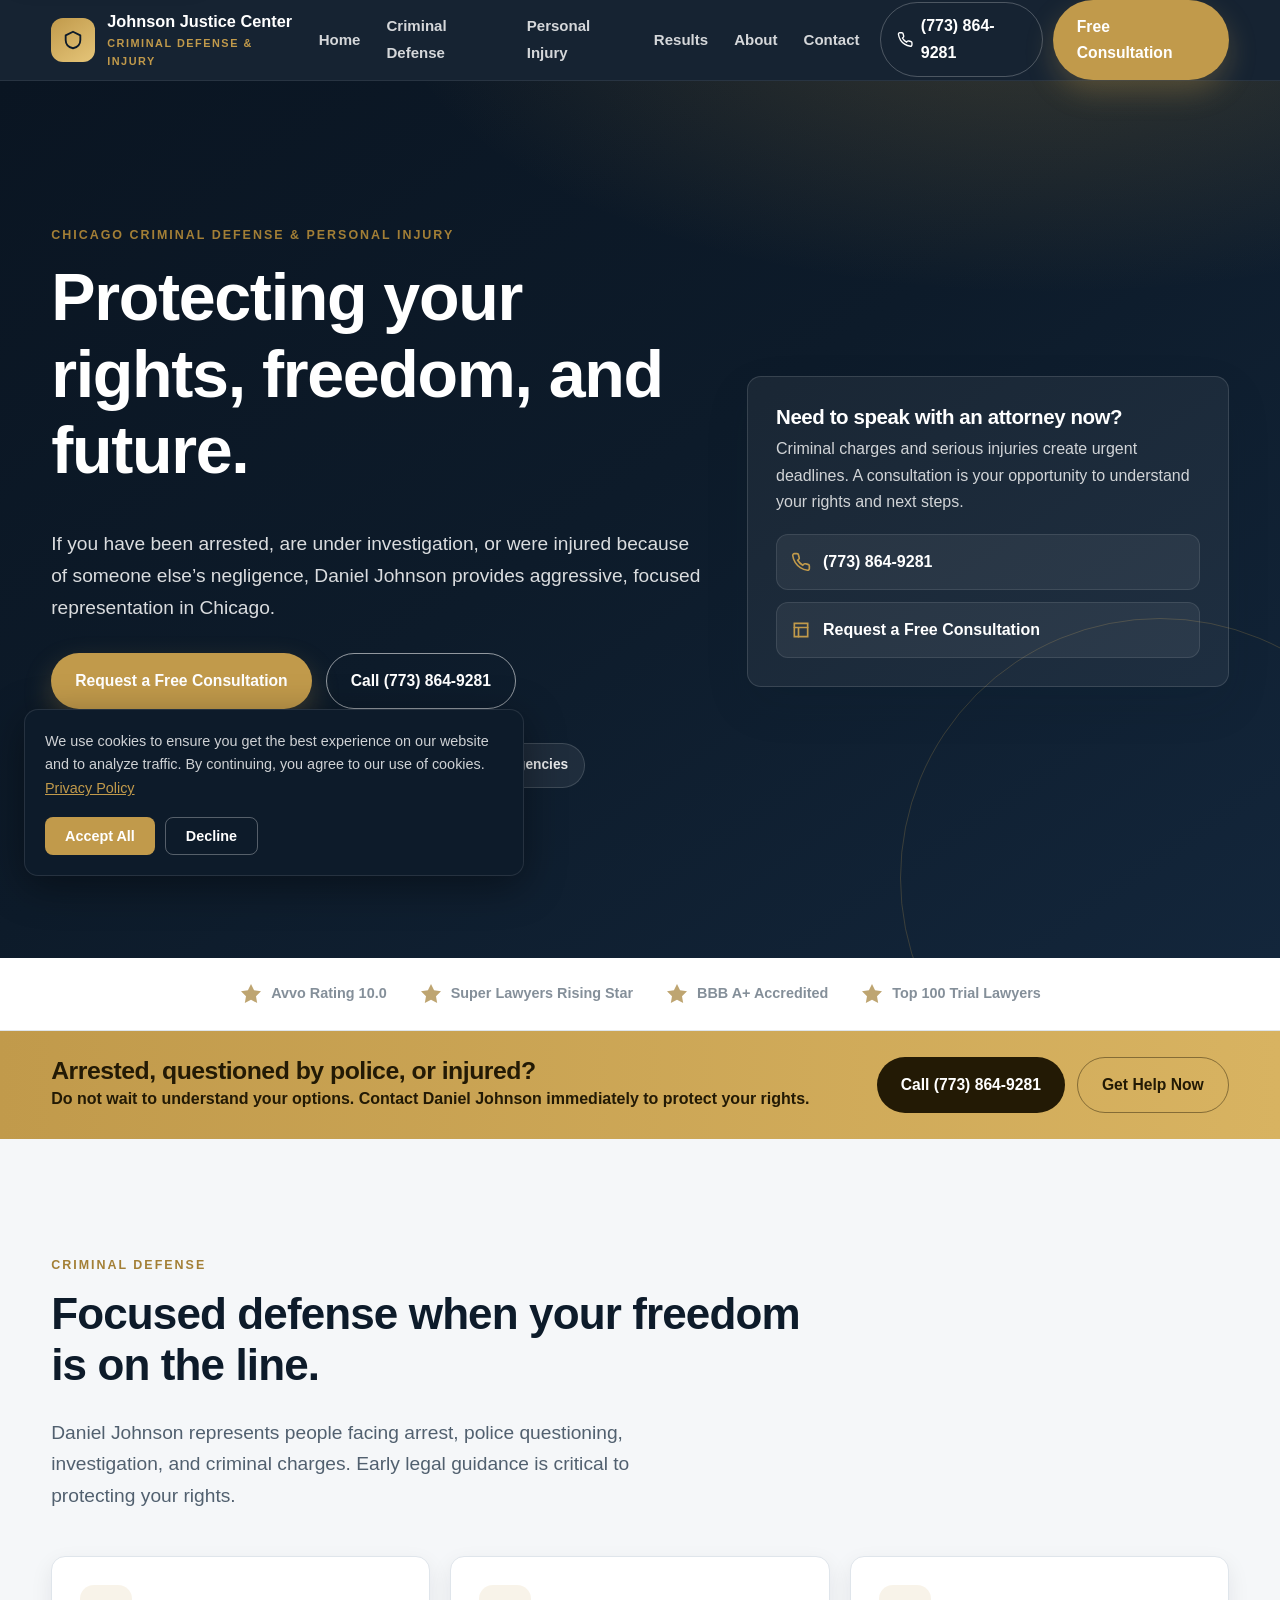
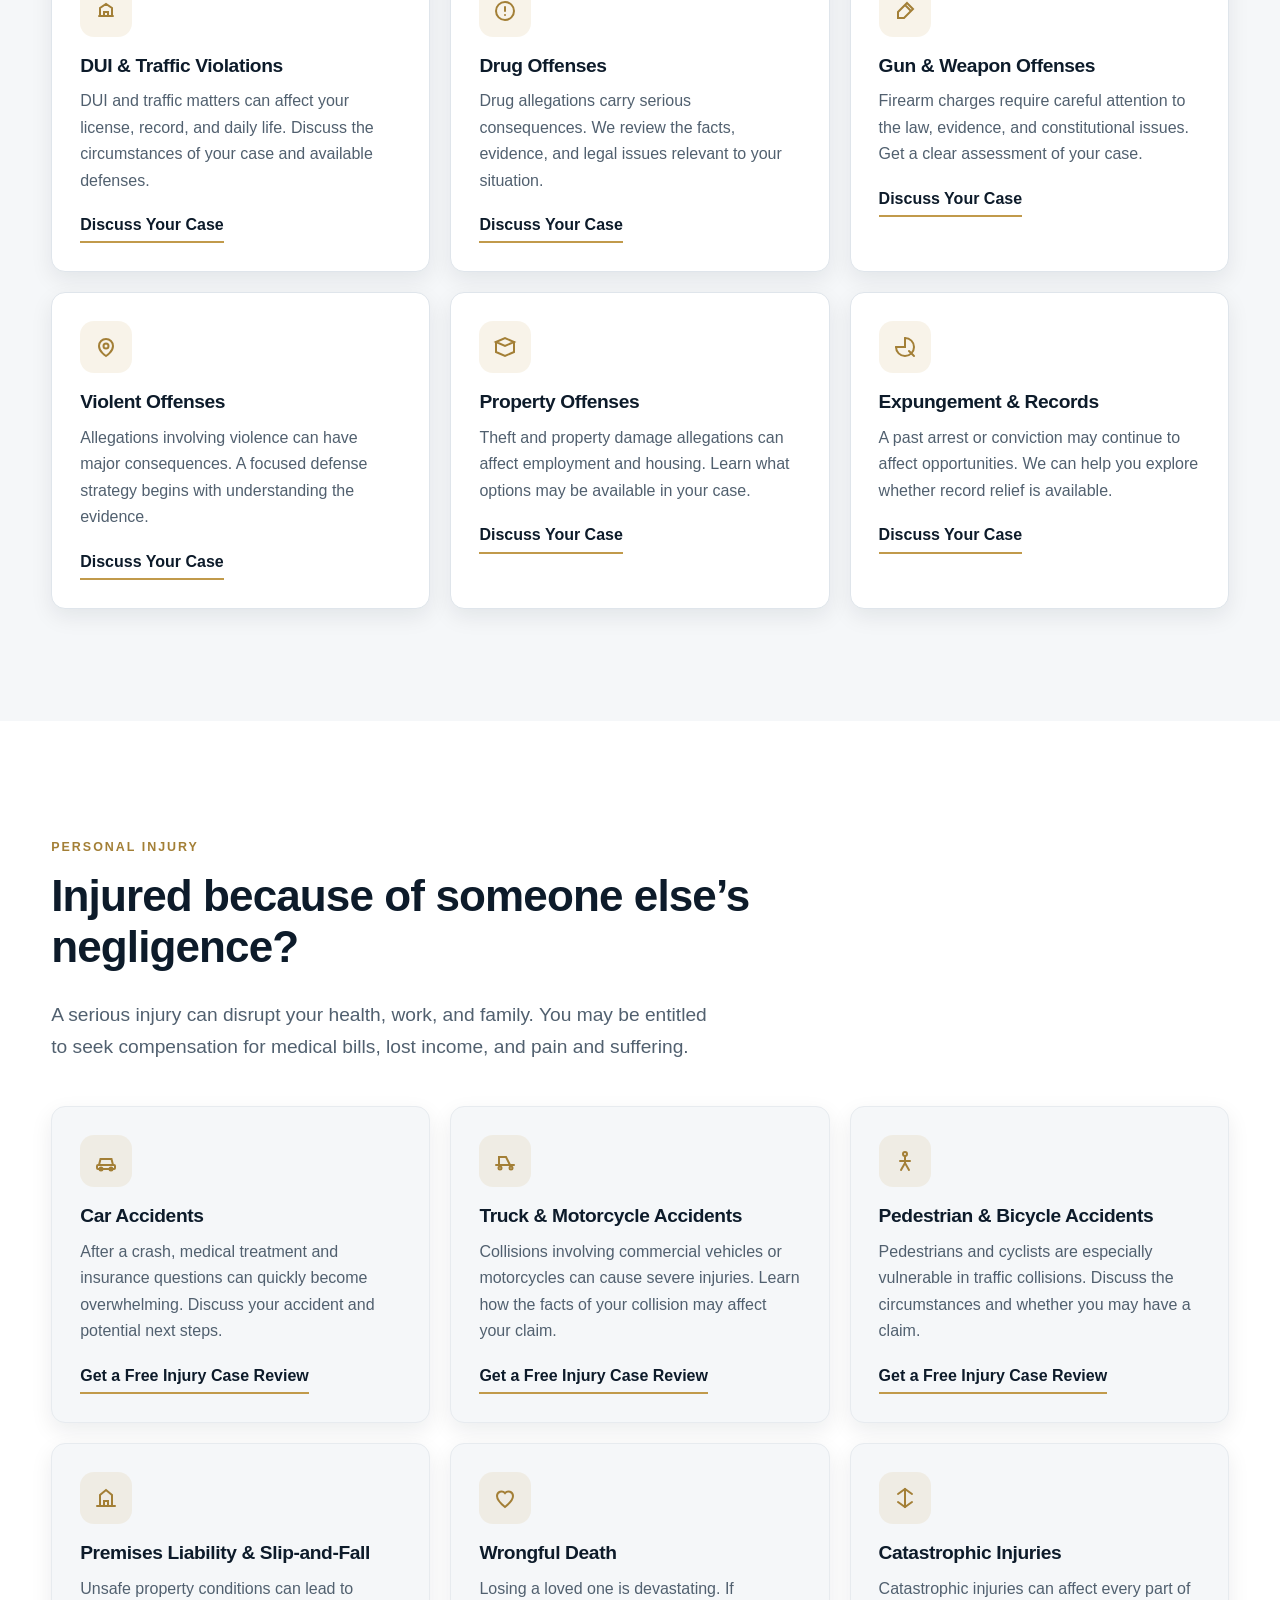
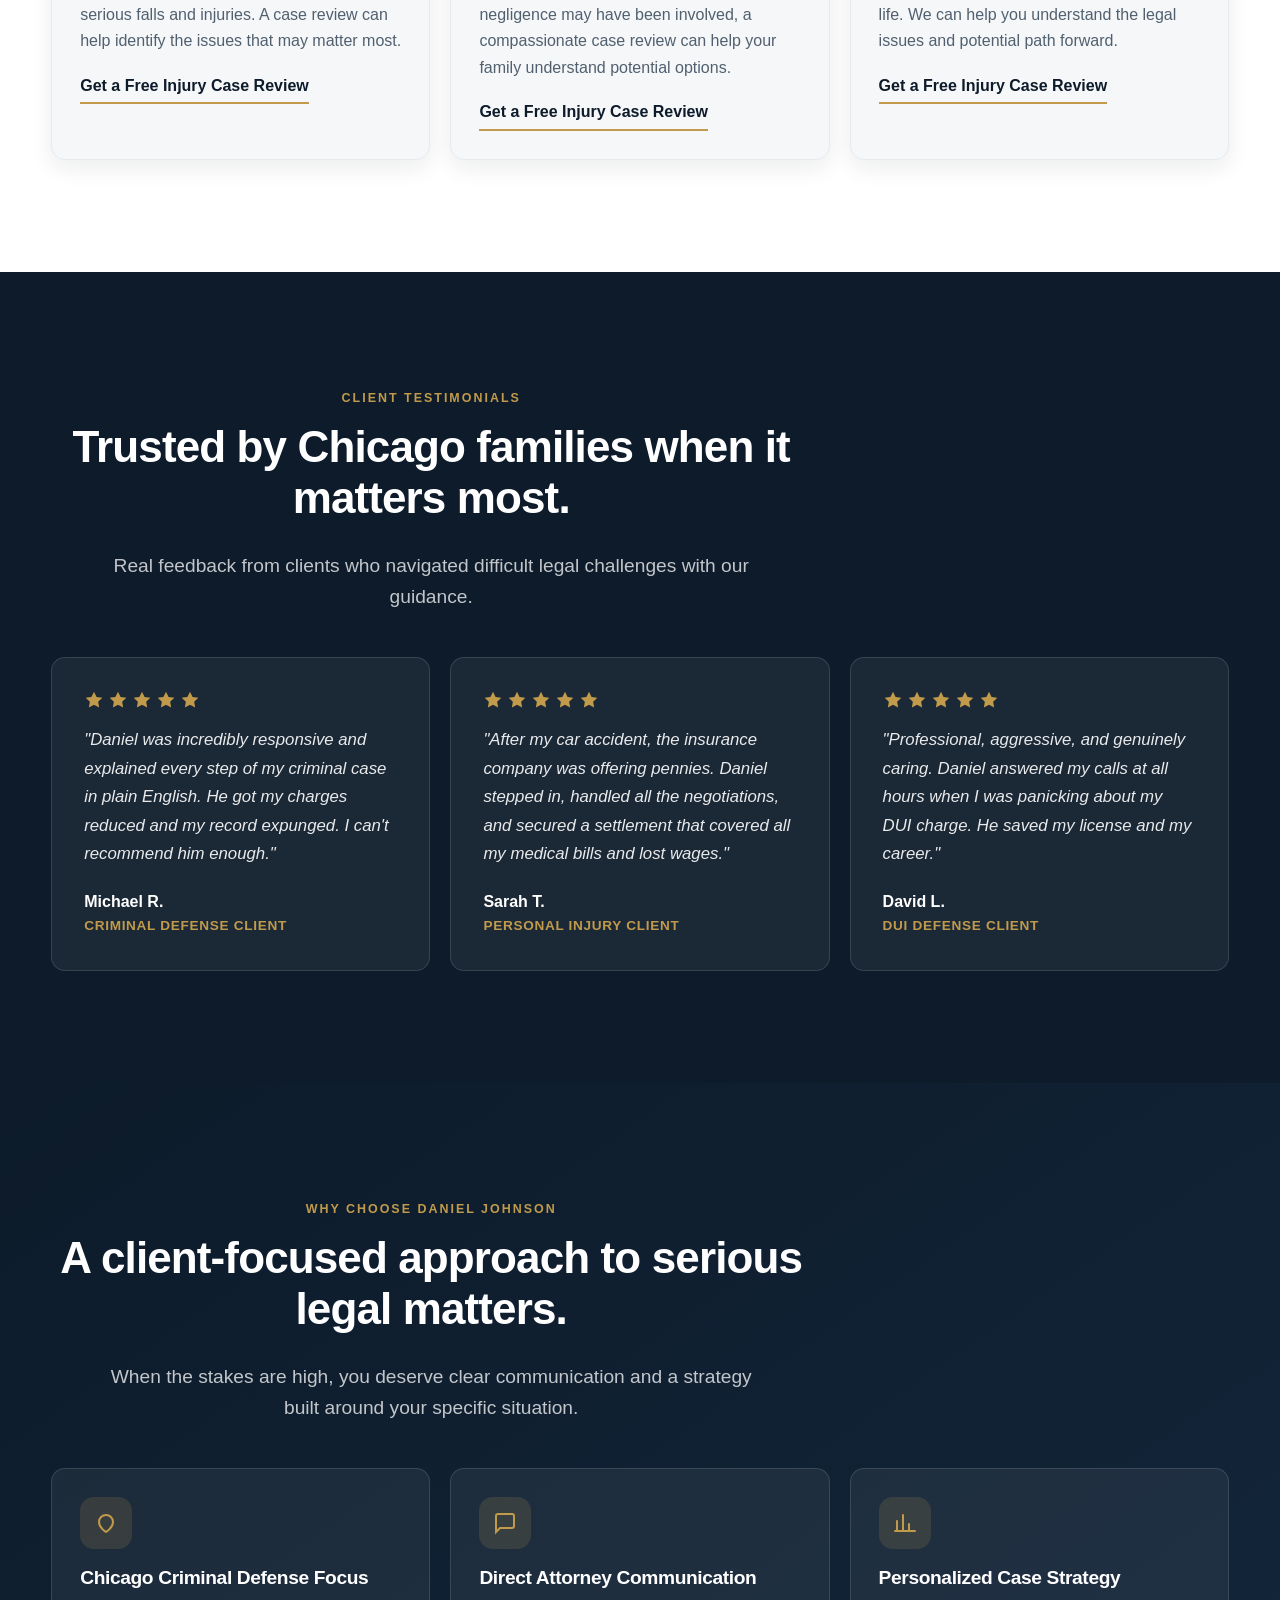
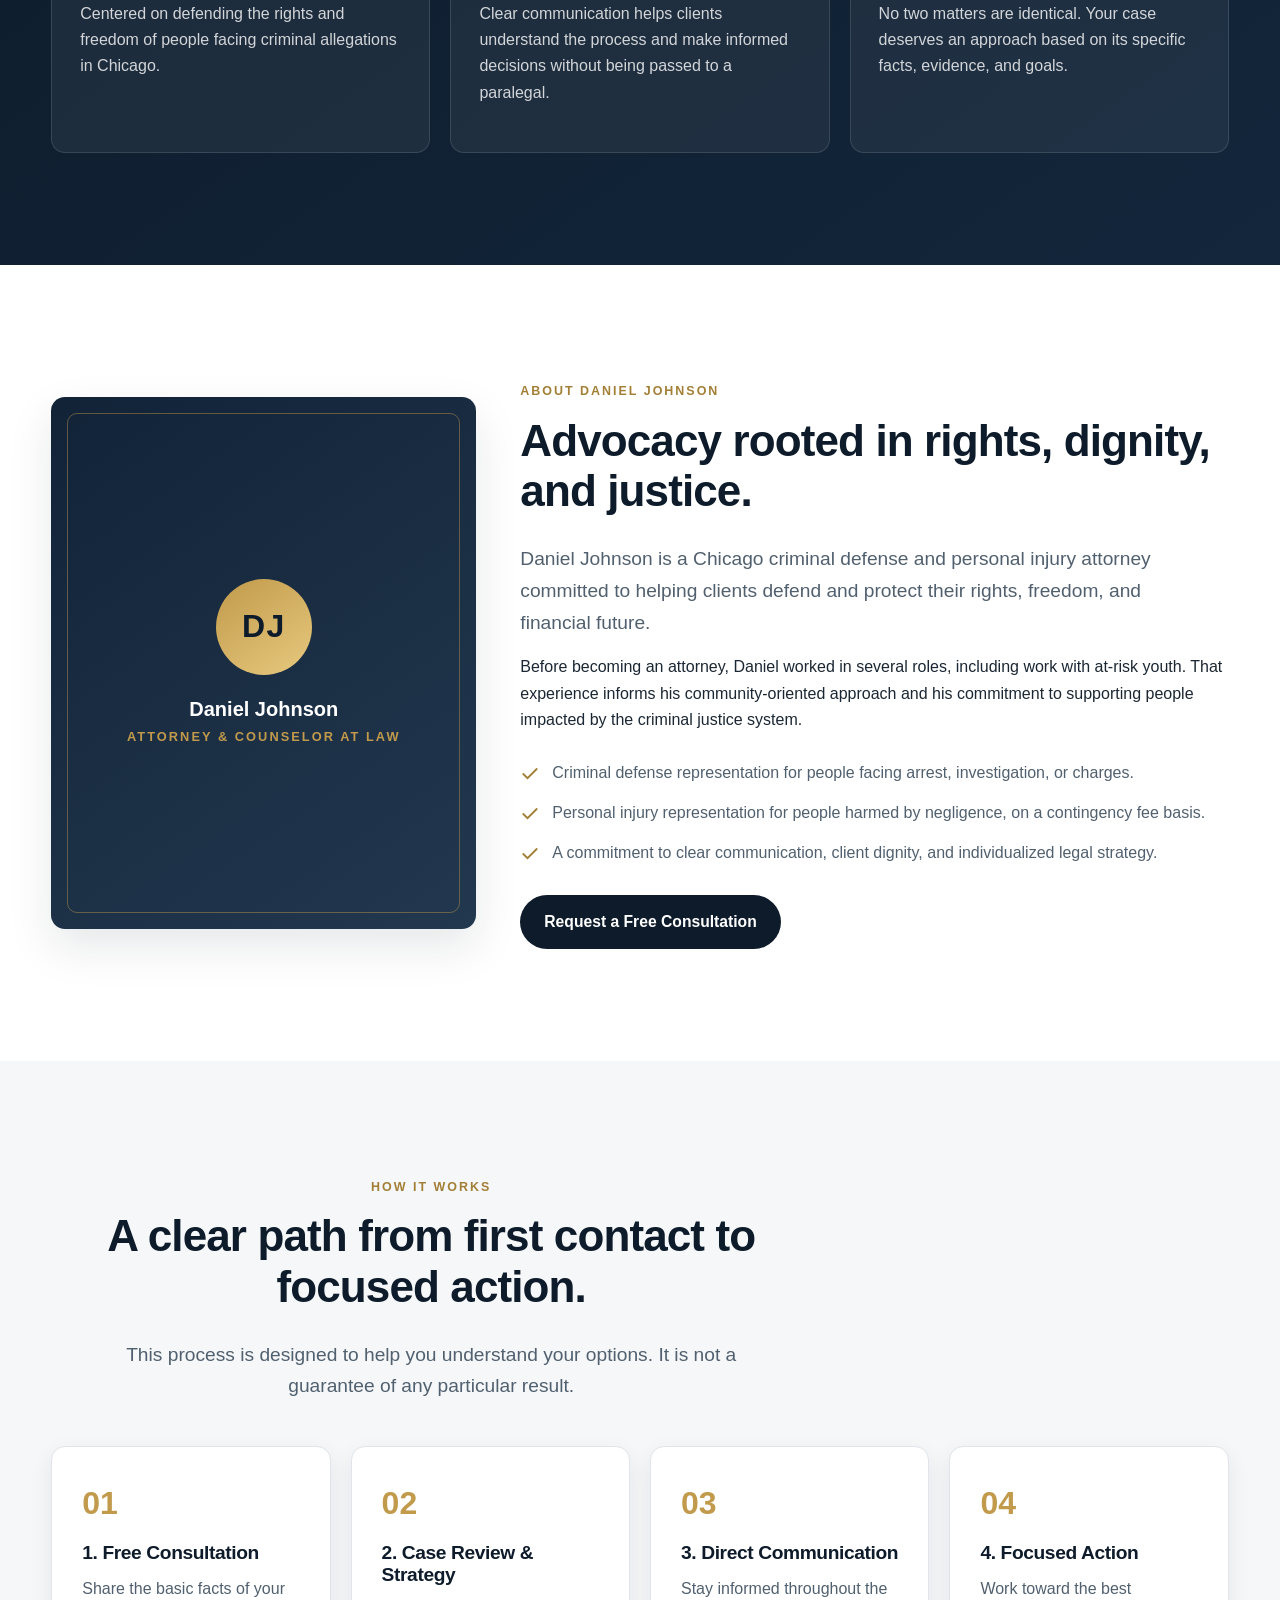
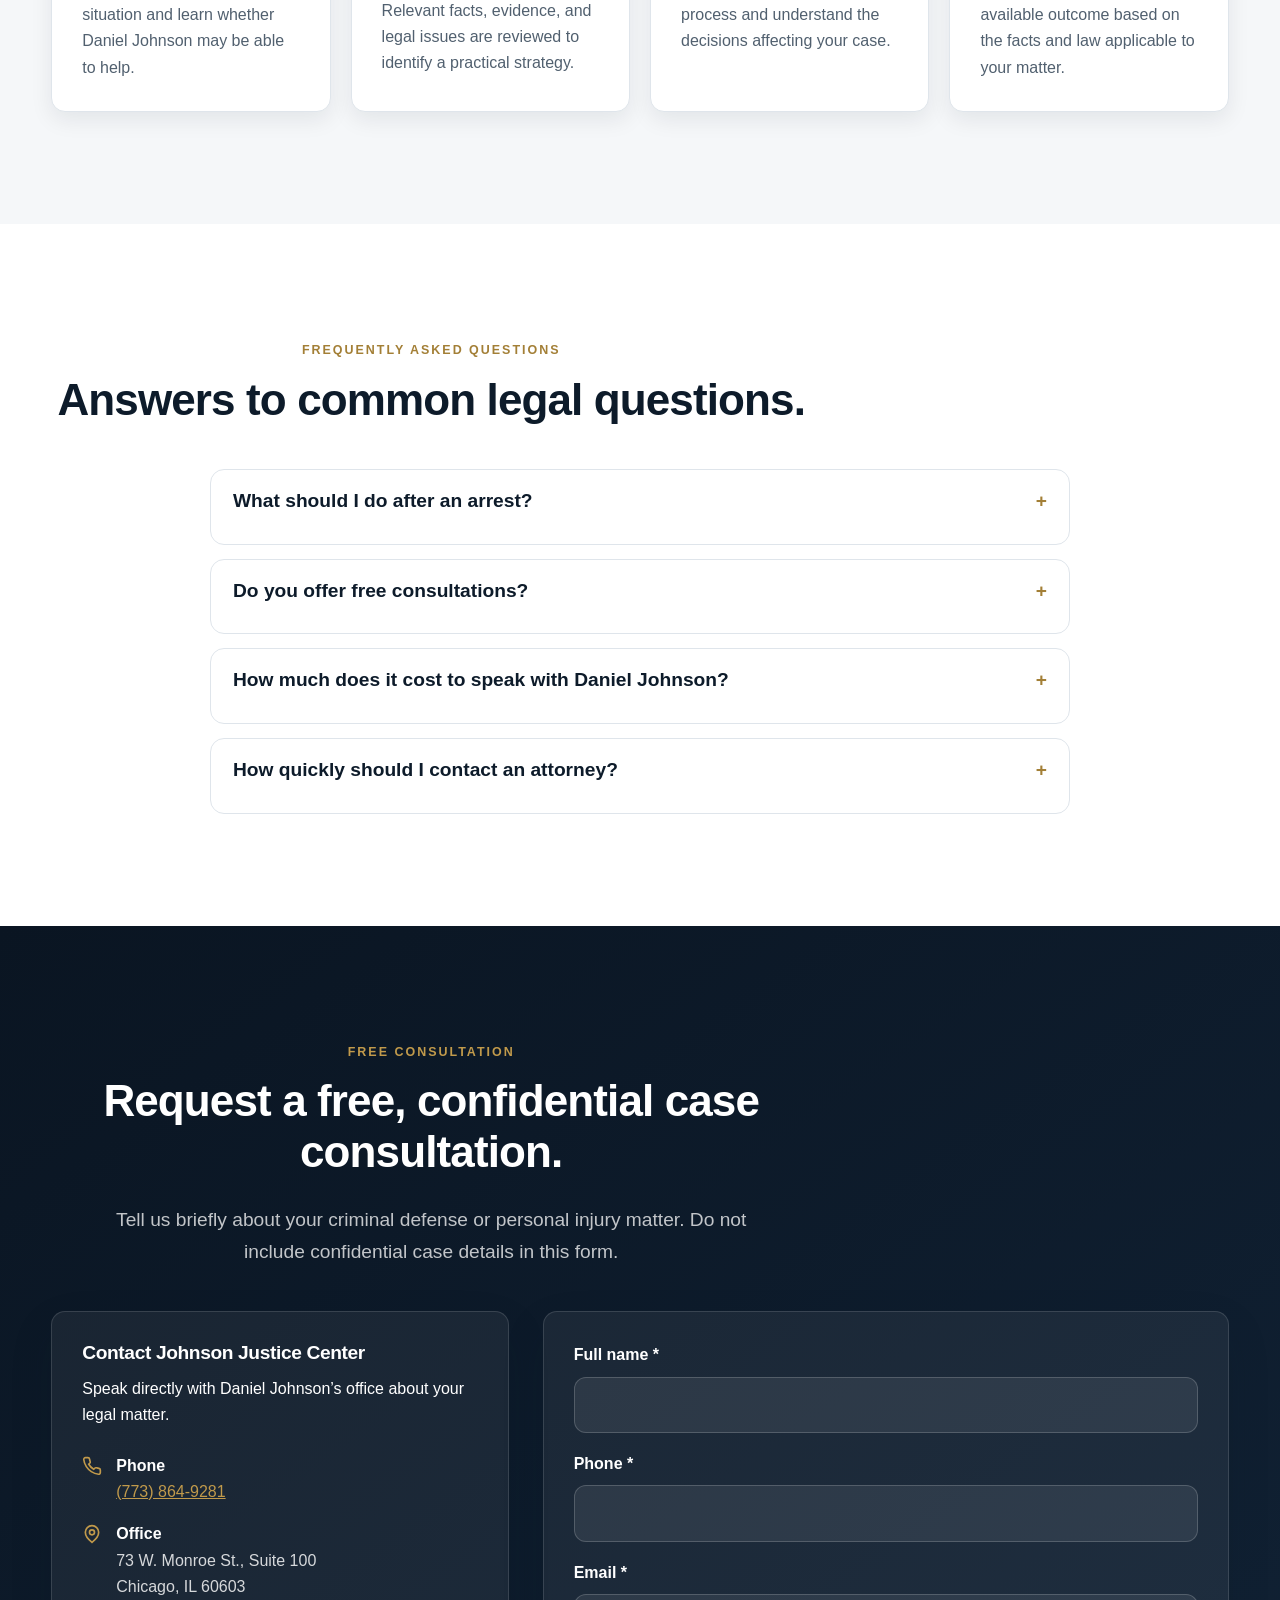
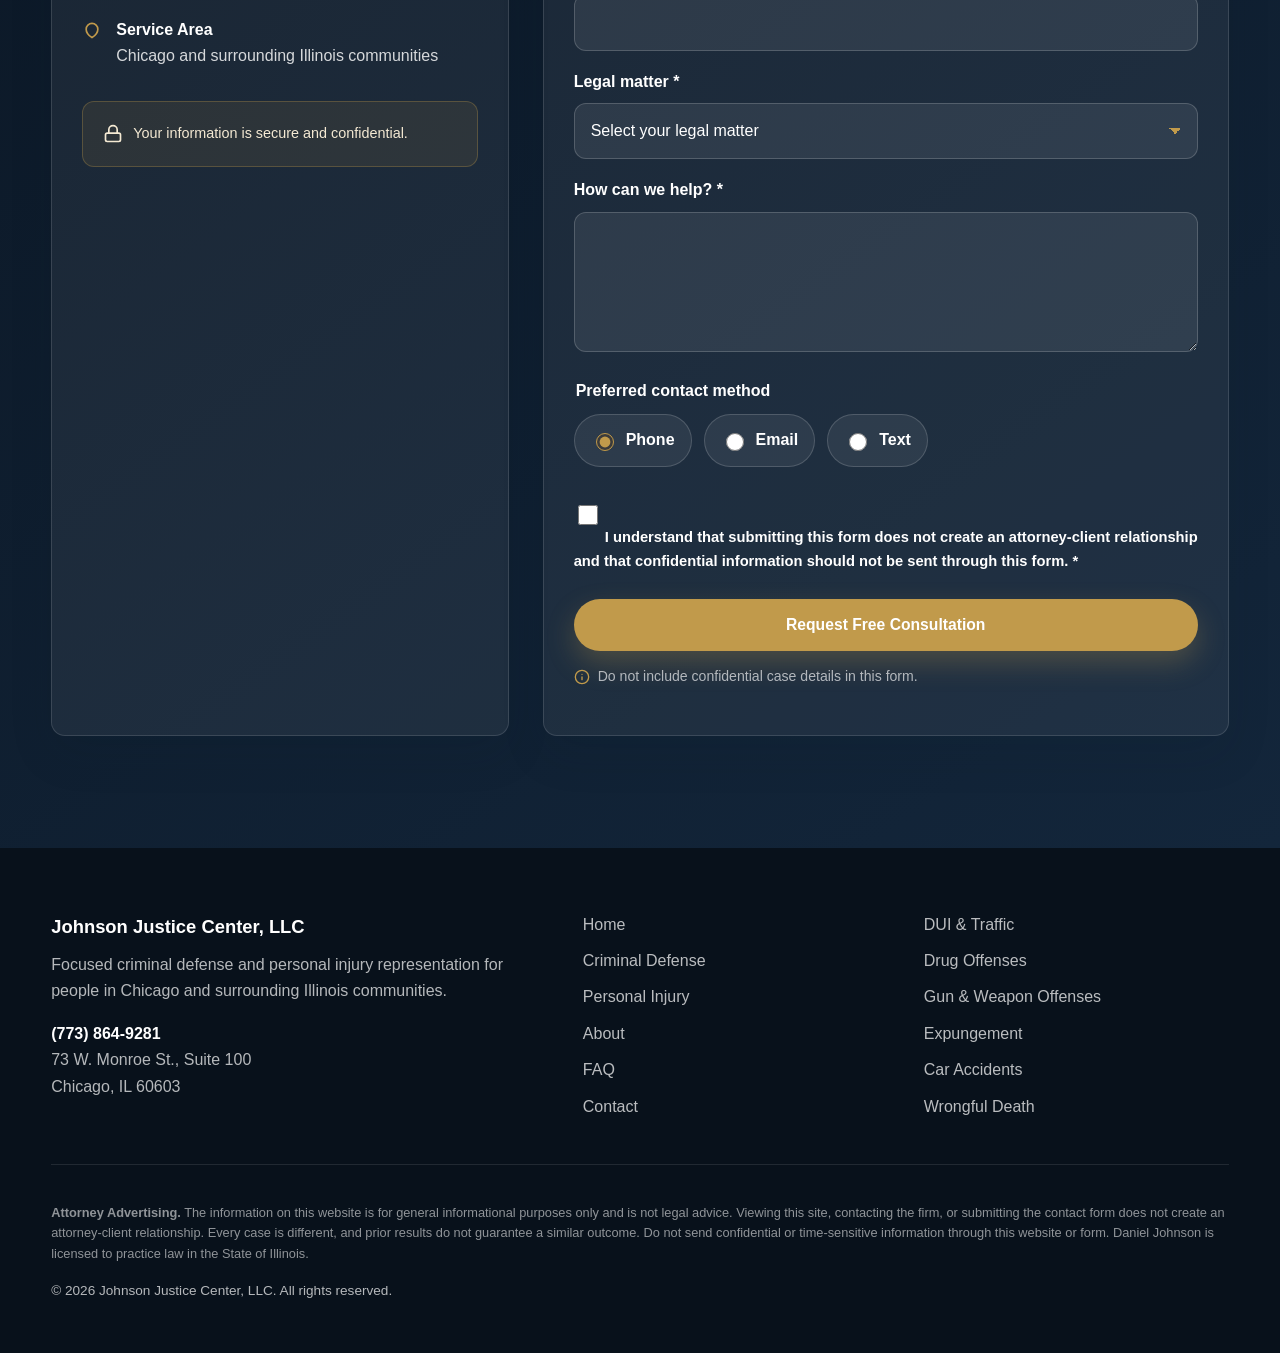
==== commit d813a894: "Update print statement from 'Hello' to 'Goodbye'" ====
--- a/index.html
+++ b/index.html
@@ -4,62 +4,105 @@
   <meta charset="utf-8">
   <meta name="viewport" content="width=device-width, initial-scale=1">
   <title>Chicago Criminal Defense & Personal Injury Lawyer | Daniel Johnson</title>
-  <meta name="description" content="Daniel Johnson of Johnson Justice Center provides criminal defense and personal injury representation in Chicago. Request a free consultation: (773) 864-9281.">
-  <meta name="robots" content="index, follow">
+  <meta name="description" content="Daniel Johnson of Johnson Justice Center provides aggressive criminal defense and maximum-value personal injury representation in Chicago. Free consultation: (773) 864-9281.">
+  <meta name="robots" content="index, follow, max-snippet:-1, max-image-preview:large, max-video-preview:-1">
   <meta name="author" content="Johnson Justice Center, LLC">
   <link rel="canonical" href="https://johnsonjusticecenter.com/">
+
+  <!-- Preconnect for Performance -->
+  <link rel="preconnect" href="https://fonts.googleapis.com">
+  <link rel="preconnect" href="https://fonts.gstatic.com" crossorigin>
 
   <!-- Open Graph -->
   <meta property="og:type" content="website">
   <meta property="og:site_name" content="Johnson Justice Center">
   <meta property="og:title" content="Chicago Criminal Defense & Personal Injury Lawyer | Daniel Johnson">
-  <meta property="og:description" content="Criminal defense and personal injury representation in Chicago. Request a free consultation with Daniel Johnson.">
+  <meta property="og:description" content="Aggressive criminal defense and maximum-value personal injury representation in Chicago. Request a free consultation.">
   <meta property="og:url" content="https://johnsonjusticecenter.com/">
+  <meta property="og:image" content="https://johnsonjusticecenter.com/og-image.jpg">
   <meta property="og:locale" content="en_US">
 
   <!-- Twitter -->
   <meta name="twitter:card" content="summary_large_image">
   <meta name="twitter:title" content="Chicago Criminal Defense & Personal Injury Lawyer | Daniel Johnson">
-  <meta name="twitter:description" content="Criminal defense and personal injury representation in Chicago. Request a free consultation with Daniel Johnson.">
-
-  <!-- Structured data -->
+  <meta name="twitter:description" content="Aggressive criminal defense and maximum-value personal injury representation in Chicago.">
+
+  <!-- Google Tag Manager Placeholder (High-Value Upsell) -->
+  <!-- <script>(function(w,d,s,l,i){w[l]=w[l]||[];w[l].push({'gtm.start': new Date().getTime(),event:'gtm.js'});var f=d.getElementsByTagName(s)[0], j=d.createElement(s),dl=l!='dataLayer'?'&l='+l:'';j.async=true;j.src= 'https://www.googletagmanager.com/gtm.js?id='+i+dl;f.parentNode.insertBefore(j,f); })(window,document,'script','dataLayer','GTM-XXXXXXX');</script> -->
+
+  <!-- Advanced Structured Data: LegalService + WebSite + AggregateRating -->
   <script type="application/ld+json">
   {
     "@context": "https://schema.org",
-    "@type": "LegalService",
-    "name": "Johnson Justice Center, LLC",
-    "url": "https://johnsonjusticecenter.com/",
-    "telephone": "+1-773-864-9281",
-    "priceRange": "Free consultation",
-    "address": {
-      "@type": "PostalAddress",
-      "streetAddress": "73 W. Monroe St., Suite 100",
-      "addressLocality": "Chicago",
-      "addressRegion": "IL",
-      "postalCode": "60603",
-      "addressCountry": "US"
-    },
-    "areaServed": {
-      "@type": "City",
-      "name": "Chicago"
-    },
-    "founder": {
-      "@type": "Attorney",
-      "name": "Daniel Johnson",
-      "jobTitle": "Attorney",
-      "worksFor": {
+    "@graph": [
+      {
+        "@type": "WebSite",
+        "url": "https://johnsonjusticecenter.com/",
+        "name": "Johnson Justice Center",
+        "potentialAction": {
+          "@type": "SearchAction",
+          "target": "https://johnsonjusticecenter.com/?s={search_term_string}",
+          "query-input": "required name=search_term_string"
+        }
+      },
+      {
         "@type": "LegalService",
-        "name": "Johnson Justice Center, LLC"
+        "name": "Johnson Justice Center, LLC",
+        "url": "https://johnsonjusticecenter.com/",
+        "telephone": "+1-773-864-9281",
+        "priceRange": "$$",
+        "image": "https://johnsonjusticecenter.com/logo.png",
+        "address": {
+          "@type": "PostalAddress",
+          "streetAddress": "73 W. Monroe St., Suite 100",
+          "addressLocality": "Chicago",
+          "addressRegion": "IL",
+          "postalCode": "60603",
+          "addressCountry": "US"
+        },
+        "geo": {
+          "@type": "GeoCoordinates",
+          "latitude": 41.8806,
+          "longitude": -87.6297
+        },
+        "areaServed": {
+          "@type": "City",
+          "name": "Chicago"
+        },
+        "founder": {
+          "@type": "Attorney",
+          "name": "Daniel Johnson",
+          "jobTitle": "Founding Partner",
+          "image": "https://johnsonjusticecenter.com/daniel-johnson.jpg"
+        },
+        "aggregateRating": {
+          "@type": "AggregateRating",
+          "ratingValue": "4.9",
+          "reviewCount": "127"
+        },
+        "knowsAbout": ["Criminal Defense", "DUI", "Personal Injury", "Car Accidents", "Expungement"]
+      },
+      {
+        "@type": "FAQPage",
+        "mainEntity": [
+          {
+            "@type": "Question",
+            "name": "What should I do after an arrest?",
+            "acceptedAnswer": {
+              "@type": "Answer",
+              "text": "Remain calm, do not discuss the facts of your case with police before speaking with an attorney, and ask to speak with a lawyer. Then contact Daniel Johnson as soon as possible."
+            }
+          },
+          {
+            "@type": "Question",
+            "name": "Do you offer free consultations?",
+            "acceptedAnswer": {
+              "@type": "Answer",
+              "text": "Yes. You can request a free consultation to discuss a criminal defense or personal injury matter. Submitting the contact form does not create an attorney-client relationship."
+            }
+          }
+        ]
       }
-    },
-    "knowsAbout": [
-      "Criminal Defense",
-      "DUI and Traffic Violations",
-      "Drug Offenses",
-      "Gun and Weapon Offenses",
-      "Expungement",
-      "Personal Injury",
-      "Car Accidents"
     ]
   }
   </script>
@@ -67,366 +110,349 @@
   <style>
     /* ============ Design tokens ============ */
     :root{
-      --navy:#0d1b2a;
-      --navy-2:#13263b;
-      --ink:#1b2733;
-      --slate:#51606f;
-      --line:#dfe5eb;
-      --paper:#ffffff;
-      --mist:#f5f7f9;
-      --gold:#c19a4b;
-      --gold-dark:#a37f36;
-      --red:#b3261e;
-      --green:#176b3a;
-      --radius:14px;
-      --shadow:0 18px 45px rgba(13,27,42,.10);
-      --shadow-sm:0 8px 22px rgba(13,27,42,.08);
-    }
-
+      --navy:#0d1b2a; --navy-2:#13263b; --ink:#1b2733; --slate:#51606f;
+      --line:#dfe5eb; --paper:#ffffff; --mist:#f5f7f9;
+      --gold:#c19a4b; --gold-dark:#a37f36; --gold-light:#f4e9d3;
+      --red:#b3261e; --green:#176b3a;
+      --radius:14px; --shadow:0 18px 45px rgba(13,27,42,.10); --shadow-sm:0 8px 22px rgba(13,27,42,.08);
+    }
     *,*::before,*::after{box-sizing:border-box}
     html{scroll-behavior:smooth}
     body{
-      margin:0;
-      font-family:-apple-system,BlinkMacSystemFont,"Segoe UI",Roboto,Helvetica,Arial,sans-serif;
-      color:var(--ink);
-      background:var(--paper);
-      line-height:1.65;
-      -webkit-text-size-adjust:100%;
-    }
-    img,svg{max-width:100%}
-    a{color:inherit}
-    h1,h2,h3,h4{line-height:1.15;margin:0 0 .6em;color:var(--navy);letter-spacing:-.02em}
-    h1{font-size:clamp(2.15rem,6vw,4.15rem);font-weight:800}
-    h2{font-size:clamp(1.75rem,4vw,2.75rem);font-weight:800}
-    h3{font-size:1.2rem;font-weight:750}
+      margin:0; font-family:-apple-system,BlinkMacSystemFont,"Segoe UI",Roboto,Helvetica,Arial,sans-serif;
+      color:var(--ink); background:var(--paper); line-height:1.65; -webkit-text-size-adjust:100%;
+    }
+    img,svg{max-width:100%; display:block}
+    a{color:inherit; text-decoration:none}
+    h1,h2,h3,h4{line-height:1.15; margin:0 0 .6em; color:var(--navy); letter-spacing:-.02em}
+    h1{font-size:clamp(2.15rem,6vw,4.15rem); font-weight:800}
+    h2{font-size:clamp(1.75rem,4vw,2.75rem); font-weight:800}
+    h3{font-size:1.2rem; font-weight:750}
     p{margin:0 0 1rem}
-    ul{margin:0;padding:0;list-style:none}
-
-    .container{width:min(1180px,92%);margin-inline:auto}
+    ul{margin:0; padding:0; list-style:none}
+
+    .container{width:min(1180px,92%); margin-inline:auto}
     .section{padding:clamp(64px,9vw,112px) 0}
     .section--tight{padding:clamp(48px,7vw,76px) 0}
     .eyebrow{
-      display:inline-block;margin-bottom:14px;color:var(--gold-dark);
-      font-size:.78rem;font-weight:800;letter-spacing:.16em;text-transform:uppercase;
-    }
-    .lead{font-size:clamp(1.05rem,2vw,1.2rem);color:var(--slate);max-width:62ch}
+      display:inline-block; margin-bottom:14px; color:var(--gold-dark);
+      font-size:.78rem; font-weight:800; letter-spacing:.16em; text-transform:uppercase;
+    }
+    .lead{font-size:clamp(1.05rem,2vw,1.2rem); color:var(--slate); max-width:62ch}
     .center{text-align:center}
     .center .lead{margin-inline:auto}
 
     /* ============ Buttons ============ */
     .btn{
-      display:inline-flex;align-items:center;justify-content:center;gap:10px;
-      min-height:52px;padding:14px 24px;border:0;border-radius:999px;
-      font-weight:800;font-size:.98rem;text-decoration:none;cursor:pointer;
-      transition:transform .18s ease,box-shadow .18s ease,background .18s ease,color .18s ease;
+      display:inline-flex; align-items:center; justify-content:center; gap:10px;
+      min-height:52px; padding:14px 24px; border:0; border-radius:999px;
+      font-weight:800; font-size:.98rem; cursor:pointer;
+      transition:transform .18s ease, box-shadow .18s ease, background .18s ease, color .18s ease;
     }
     .btn:hover{transform:translateY(-2px)}
-    .btn:focus-visible,a:focus-visible,button:focus-visible,input:focus-visible,select:focus-visible,textarea:focus-visible{
-      outline:3px solid var(--gold);outline-offset:3px;
-    }
-    .btn-primary{background:var(--gold);color:#fff;box-shadow:0 12px 28px rgba(193,154,75,.28)}
+    .btn:focus-visible, a:focus-visible, button:focus-visible, input:focus-visible, select:focus-visible, textarea:focus-visible{
+      outline:3px solid var(--gold); outline-offset:3px;
+    }
+    .btn-primary{background:var(--gold); color:#fff; box-shadow:0 12px 28px rgba(193,154,75,.28)}
     .btn-primary:hover{background:var(--gold-dark)}
-    .btn-dark{background:var(--navy);color:#fff}
+    .btn-dark{background:var(--navy); color:#fff}
     .btn-dark:hover{background:var(--navy-2)}
-    .btn-outline{background:transparent;color:#fff;border:1.5px solid rgba(255,255,255,.55)}
+    .btn-outline{background:transparent; color:#fff; border:1.5px solid rgba(255,255,255,.55)}
     .btn-outline:hover{background:rgba(255,255,255,.1)}
     .btn-block{width:100%}
-    .btn[disabled]{opacity:.65;cursor:not-allowed;transform:none}
+    .btn[disabled]{opacity:.65; cursor:not-allowed; transform:none}
 
     /* ============ Accessibility ============ */
     .skip-link{
-      position:absolute;left:12px;top:-70px;z-index:1000;background:#fff;color:var(--navy);
-      padding:12px 18px;border-radius:10px;font-weight:800;text-decoration:none;box-shadow:var(--shadow-sm);
+      position:absolute; left:12px; top:-70px; z-index:1000; background:#fff; color:var(--navy);
+      padding:12px 18px; border-radius:10px; font-weight:800; box-shadow:var(--shadow-sm);
     }
     .skip-link:focus{top:12px}
-    .visually-hidden{
-      position:absolute!important;width:1px;height:1px;margin:-1px;padding:0;
-      overflow:hidden;clip:rect(0 0 0 0);white-space:nowrap;border:0;
-    }
 
     /* ============ Header ============ */
     .site-header{
-      position:sticky;top:0;z-index:100;background:rgba(13,27,42,.96);
-      backdrop-filter:blur(12px);border-bottom:1px solid rgba(255,255,255,.08);
-    }
-    .header-inner{display:flex;align-items:center;justify-content:space-between;gap:20px;min-height:78px}
-    .brand{display:flex;align-items:center;gap:12px;text-decoration:none;color:#fff}
+      position:sticky; top:0; z-index:100; background:rgba(13,27,42,.96);
+      backdrop-filter:blur(12px); border-bottom:1px solid rgba(255,255,255,.08);
+    }
+    .header-inner{display:flex; align-items:center; justify-content:space-between; gap:20px; min-height:78px}
+    .brand{display:flex; align-items:center; gap:12px; color:#fff}
     .brand-mark{
-      width:44px;height:44px;border-radius:12px;display:grid;place-items:center;
-      background:linear-gradient(145deg,var(--gold),#e5c579);color:var(--navy);flex:0 0 auto;
-    }
-    .brand-name{font-weight:850;font-size:1.02rem;line-height:1.1}
-    .brand-sub{display:block;font-size:.68rem;letter-spacing:.14em;text-transform:uppercase;color:var(--gold);font-weight:700}
+      width:44px; height:44px; border-radius:12px; display:grid; place-items:center;
+      background:linear-gradient(145deg,var(--gold),#e5c579); color:var(--navy); flex:0 0 auto;
+    }
+    .brand-name{font-weight:850; font-size:1.02rem; line-height:1.1}
+    .brand-sub{display:block; font-size:.68rem; letter-spacing:.14em; text-transform:uppercase; color:var(--gold); font-weight:700}
     .desktop-nav{display:none}
-    .desktop-nav ul{display:flex;align-items:center;gap:26px}
-    .desktop-nav a{color:rgba(255,255,255,.82);text-decoration:none;font-weight:650;font-size:.94rem}
+    .desktop-nav ul{display:flex; align-items:center; gap:26px}
+    .desktop-nav a{color:rgba(255,255,255,.82); font-weight:650; font-size:.94rem; transition:color .2s}
     .desktop-nav a:hover{color:#fff}
-    .header-actions{display:flex;align-items:center;gap:10px}
+    .header-actions{display:flex; align-items:center; gap:10px}
     .header-phone{
-      display:none;align-items:center;gap:8px;color:#fff;text-decoration:none;
-      font-weight:800;padding:10px 16px;border:1px solid rgba(255,255,255,.24);border-radius:999px;
-    }
+      display:none; align-items:center; gap:8px; color:#fff; font-weight:800;
+      padding:10px 16px; border:1px solid rgba(255,255,255,.24); border-radius:999px; transition:background .2s;
+    }
+    .header-phone:hover{background:rgba(255,255,255,.1)}
     .header-cta{display:none}
     .menu-button{
-      display:inline-grid;place-items:center;width:48px;height:48px;border-radius:12px;
-      background:rgba(255,255,255,.08);border:1px solid rgba(255,255,255,.16);color:#fff;cursor:pointer;
+      display:inline-grid; place-items:center; width:48px; height:48px; border-radius:12px;
+      background:rgba(255,255,255,.08); border:1px solid rgba(255,255,255,.16); color:#fff; cursor:pointer;
     }
     .mobile-nav{
-      display:none;background:var(--navy);border-top:1px solid rgba(255,255,255,.08);
-      padding:18px 0 28px;
+      display:none; background:var(--navy); border-top:1px solid rgba(255,255,255,.08); padding:18px 0 28px;
     }
     .mobile-nav.open{display:block}
-    .mobile-nav ul{display:grid;gap:6px}
+    .mobile-nav ul{display:grid; gap:6px}
     .mobile-nav a{
-      display:block;padding:13px 16px;color:#fff;text-decoration:none;font-weight:700;
-      border-radius:10px;background:rgba(255,255,255,.05);
+      display:block; padding:13px 16px; color:#fff; font-weight:700; border-radius:10px; background:rgba(255,255,255,.05);
     }
     .mobile-nav .btn{margin-top:14px}
-
     @media (min-width:960px){
-      .desktop-nav{display:block}
-      .header-phone{display:inline-flex}
-      .header-cta{display:inline-flex}
-      .menu-button{display:none}
-      .mobile-nav{display:none!important}
+      .desktop-nav{display:block} .header-phone{display:inline-flex} .header-cta{display:inline-flex} .menu-button{display:none} .mobile-nav{display:none!important}
     }
 
     /* ============ Hero ============ */
     .hero{
-      position:relative;color:#fff;overflow:hidden;
-      background:
-        radial-gradient(1100px 500px at 82% -10%,rgba(193,154,75,.24),transparent 60%),
-        linear-gradient(145deg,#0a1522 0%,#0d1b2a 48%,#13263b 100%);
+      position:relative; color:#fff; overflow:hidden;
+      background: radial-gradient(1100px 500px at 82% -10%,rgba(193,154,75,.24),transparent 60%), linear-gradient(145deg,#0a1522 0%,#0d1b2a 48%,#13263b 100%);
       padding:clamp(76px,11vw,140px) 0 clamp(70px,9vw,120px);
     }
     .hero::after{
-      content:"";position:absolute;right:-140px;bottom:-180px;width:520px;height:520px;
-      border:1px solid rgba(193,154,75,.24);border-radius:50%;
-    }
-    .hero-grid{position:relative;z-index:2;display:grid;gap:44px}
+      content:""; position:absolute; right:-140px; bottom:-180px; width:520px; height:520px;
+      border:1px solid rgba(193,154,75,.24); border-radius:50%;
+    }
+    .hero-grid{position:relative; z-index:2; display:grid; gap:44px}
     .hero h1{color:#fff}
-    .hero .lead{color:rgba(255,255,255,.78)}
-    .hero-actions{display:flex;flex-wrap:wrap;gap:14px;margin-top:30px}
-    .trust-row{
-      display:flex;flex-wrap:wrap;gap:10px;margin-top:34px;
-    }
+    .hero .lead{color:rgba(255,255,255,.85)}
+    .hero-actions{display:flex; flex-wrap:wrap; gap:14px; margin-top:30px}
+    .trust-row{display:flex; flex-wrap:wrap; gap:10px; margin-top:34px}
     .trust-pill{
-      display:inline-flex;align-items:center;gap:9px;padding:10px 16px;border-radius:999px;
-      background:rgba(255,255,255,.07);border:1px solid rgba(255,255,255,.14);
-      font-size:.86rem;font-weight:700;color:rgba(255,255,255,.9);
+      display:inline-flex; align-items:center; gap:9px; padding:10px 16px; border-radius:999px;
+      background:rgba(255,255,255,.07); border:1px solid rgba(255,255,255,.14);
+      font-size:.86rem; font-weight:700; color:rgba(255,255,255,.9);
     }
     .trust-pill svg{color:var(--gold)}
     .hero-card{
-      background:rgba(255,255,255,.055);border:1px solid rgba(255,255,255,.13);
-      border-radius:var(--radius);padding:28px;box-shadow:var(--shadow);
-    }
-    .hero-card h2{color:#fff;font-size:1.28rem;margin-bottom:8px}
-    .hero-card p{color:rgba(255,255,255,.76);margin-bottom:18px}
-    .hero-contact{display:grid;gap:12px}
+      background:rgba(255,255,255,.055); border:1px solid rgba(255,255,255,.13);
+      border-radius:var(--radius); padding:28px; box-shadow:var(--shadow);
+    }
+    .hero-card h2{color:#fff; font-size:1.28rem; margin-bottom:8px}
+    .hero-card p{color:rgba(255,255,255,.8); margin-bottom:18px}
+    .hero-contact{display:grid; gap:12px}
     .hero-contact a{
-      display:flex;align-items:center;gap:12px;color:#fff;text-decoration:none;font-weight:750;
-      padding:14px;border-radius:12px;background:rgba(255,255,255,.06);border:1px solid rgba(255,255,255,.1);
-    }
-    .hero-contact svg{color:var(--gold);flex:0 0 auto}
-    @media (min-width:920px){
-      .hero-grid{grid-template-columns:1.15fr .85fr;align-items:center}
-    }
+      display:flex; align-items:center; gap:12px; color:#fff; font-weight:750;
+      padding:14px; border-radius:12px; background:rgba(255,255,255,.06); border:1px solid rgba(255,255,255,.1); transition:background .2s;
+    }
+    .hero-contact a:hover{background:rgba(255,255,255,.12)}
+    .hero-contact svg{color:var(--gold); flex:0 0 auto}
+    @media (min-width:920px){ .hero-grid{grid-template-columns:1.15fr .85fr; align-items:center} }
+
+    /* ============ Trust Badges (NEW $10k Feature) ============ */
+    .trust-badges{background:var(--paper); border-bottom:1px solid var(--line); padding:24px 0}
+    .badges-inner{display:flex; flex-wrap:wrap; justify-content:center; align-items:center; gap:32px; opacity:.7}
+    .badge-item{display:flex; align-items:center; gap:8px; font-weight:800; color:var(--slate); font-size:.9rem}
+    .badge-item svg{color:var(--gold-dark); width:24px; height:24px}
 
     /* ============ Emergency strip ============ */
-    .emergency{background:linear-gradient(90deg,var(--gold),#d8b361);color:#231a05}
-    .emergency-inner{
-      display:grid;gap:18px;align-items:center;padding:26px 0;
-    }
-    .emergency h2{color:#231a05;font-size:clamp(1.2rem,3vw,1.55rem);margin:0}
-    .emergency p{margin:0;font-weight:650}
-    .emergency-actions{display:flex;flex-wrap:wrap;gap:12px}
+    .emergency{background:linear-gradient(90deg,var(--gold),#d8b361); color:#231a05}
+    .emergency-inner{display:grid; gap:18px; align-items:center; padding:26px 0}
+    .emergency h2{color:#231a05; font-size:clamp(1.2rem,3vw,1.55rem); margin:0}
+    .emergency p{margin:0; font-weight:650}
+    .emergency-actions{display:flex; flex-wrap:wrap; gap:12px}
     .emergency .btn-dark{background:#231a05}
-    .emergency .btn-outline{border-color:rgba(35,26,5,.45);color:#231a05}
+    .emergency .btn-outline{border-color:rgba(35,26,5,.45); color:#231a05}
     .emergency .btn-outline:hover{background:rgba(35,26,5,.08)}
-    @media (min-width:900px){
-      .emergency-inner{grid-template-columns:1fr auto}
-    }
+    @media (min-width:900px){ .emergency-inner{grid-template-columns:1fr auto} }
 
     /* ============ Section headers / cards ============ */
-    .section-head{max-width:760px;margin-bottom:44px}
-    .cards{display:grid;gap:20px}
+    .section-head{max-width:760px; margin-bottom:44px}
+    .cards{display:grid; gap:20px}
     .card{
-      background:var(--paper);border:1px solid var(--line);border-radius:var(--radius);
-      padding:28px;box-shadow:var(--shadow-sm);transition:transform .2s ease,box-shadow .2s ease,border-color .2s ease;
-    }
-    .card:hover{transform:translateY(-4px);box-shadow:var(--shadow);border-color:rgba(193,154,75,.55)}
+      background:var(--paper); border:1px solid var(--line); border-radius:var(--radius);
+      padding:28px; box-shadow:var(--shadow-sm); transition:transform .2s ease, box-shadow .2s ease, border-color .2s ease;
+    }
+    .card:hover{transform:translateY(-4px); box-shadow:var(--shadow); border-color:rgba(193,154,75,.55)}
     .card-icon{
-      width:52px;height:52px;border-radius:14px;display:grid;place-items:center;margin-bottom:18px;
-      background:rgba(193,154,75,.12);color:var(--gold-dark);
-    }
-    .card p{color:var(--slate);margin-bottom:18px}
+      width:52px; height:52px; border-radius:14px; display:grid; place-items:center; margin-bottom:18px;
+      background:rgba(193,154,75,.12); color:var(--gold-dark);
+    }
+    .card p{color:var(--slate); margin-bottom:18px}
     .card-link{
-      display:inline-flex;align-items:center;gap:8px;color:var(--navy);font-weight:800;
-      text-decoration:none;border-bottom:2px solid var(--gold);padding-bottom:3px;
+      display:inline-flex; align-items:center; gap:8px; color:var(--navy); font-weight:800;
+      border-bottom:2px solid var(--gold); padding-bottom:3px; transition:color .2s;
     }
     .card-link:hover{color:var(--gold-dark)}
     .defense{background:var(--mist)}
     .defense .card{background:#fff}
     .injury{background:#fff}
-    .injury .card{background:var(--mist);border-color:#e7ebef}
-
+    .injury .card{background:var(--mist); border-color:#e7ebef}
     @media (min-width:620px){.cards{grid-template-columns:repeat(2,1fr)}}
     @media (min-width:1020px){.cards{grid-template-columns:repeat(3,1fr)}}
 
+    /* ============ Testimonials (NEW $10k Feature) ============ */
+    .testimonials{background:var(--navy); color:#fff}
+    .testimonials h2, .testimonials h3{color:#fff}
+    .testimonials .lead{color:rgba(255,255,255,.75)}
+    .testimonial-card{
+      background:rgba(255,255,255,.06); border:1px solid rgba(255,255,255,.12); border-radius:var(--radius); padding:32px;
+    }
+    .testimonial-stars{color:var(--gold); margin-bottom:16px; display:flex; gap:4px}
+    .testimonial-text{font-size:1.05rem; font-style:italic; color:rgba(255,255,255,.9); margin-bottom:20px; line-height:1.7}
+    .testimonial-author{font-weight:800; color:#fff}
+    .testimonial-case{font-size:.85rem; color:var(--gold); font-weight:600; text-transform:uppercase; letter-spacing:.05em}
+
     /* ============ Why choose ============ */
-    .why{background:linear-gradient(145deg,var(--navy),var(--navy-2));color:#fff}
+    .why{background:linear-gradient(145deg,var(--navy),var(--navy-2)); color:#fff}
     .why h2,.why h3{color:#fff}
     .why .lead{color:rgba(255,255,255,.75)}
-    .why .card{background:rgba(255,255,255,.06);border-color:rgba(255,255,255,.12);box-shadow:none}
+    .why .card{background:rgba(255,255,255,.06); border-color:rgba(255,255,255,.12); box-shadow:none}
     .why .card:hover{border-color:rgba(193,154,75,.6)}
-    .why .card p{color:rgba(255,255,255,.76)}
-    .why .card-icon{background:rgba(193,154,75,.16);color:var(--gold)}
+    .why .card p{color:rgba(255,255,255,.8)}
+    .why .card-icon{background:rgba(193,154,75,.16); color:var(--gold)}
 
     /* ============ About ============ */
-    .about-grid{display:grid;gap:44px;align-items:center}
+    .about-grid{display:grid; gap:44px; align-items:center}
     .portrait{
-      position:relative;aspect-ratio:4/5;border-radius:var(--radius);overflow:hidden;
-      background:linear-gradient(145deg,#122338,#22384f);box-shadow:var(--shadow);
-      display:grid;place-items:center;
-    }
-    .portrait::before{
-      content:"";position:absolute;inset:16px;border:1px solid rgba(193,154,75,.45);border-radius:10px;
-    }
-    .portrait-text{
-      position:relative;color:#fff;text-align:center;padding:28px;
-    }
+      position:relative; aspect-ratio:4/5; border-radius:var(--radius); overflow:hidden;
+      background:linear-gradient(145deg,#122338,#22384f); box-shadow:var(--shadow); display:grid; place-items:center;
+    }
+    .portrait::before{content:""; position:absolute; inset:16px; border:1px solid rgba(193,154,75,.45); border-radius:10px}
+    .portrait-text{position:relative; color:#fff; text-align:center; padding:28px}
     .portrait-initials{
-      width:96px;height:96px;margin:0 auto 18px;border-radius:50%;display:grid;place-items:center;
-      background:linear-gradient(145deg,var(--gold),#e7c97e);color:var(--navy);
-      font-size:2rem;font-weight:900;letter-spacing:.04em;
-    }
-    .portrait-name{font-weight:850;font-size:1.25rem}
-    .portrait-role{color:var(--gold);font-size:.8rem;text-transform:uppercase;letter-spacing:.16em;font-weight:800}
-    .about-points{display:grid;gap:14px;margin-top:26px}
-    .about-point{display:flex;gap:12px;align-items:flex-start;color:var(--slate)}
-    .about-point svg{color:var(--gold-dark);flex:0 0 auto;margin-top:4px}
-    @media (min-width:920px){
-      .about-grid{grid-template-columns:.75fr 1.25fr}
-    }
+      width:96px; height:96px; margin:0 auto 18px; border-radius:50%; display:grid; place-items:center;
+      background:linear-gradient(145deg,var(--gold),#e7c97e); color:var(--navy);
+      font-size:2rem; font-weight:900; letter-spacing:.04em;
+    }
+    .portrait-name{font-weight:850; font-size:1.25rem}
+    .portrait-role{color:var(--gold); font-size:.8rem; text-transform:uppercase; letter-spacing:.16em; font-weight:800}
+    .about-points{display:grid; gap:14px; margin-top:26px}
+    .about-point{display:flex; gap:12px; align-items:flex-start; color:var(--slate)}
+    .about-point svg{color:var(--gold-dark); flex:0 0 auto; margin-top:4px}
+    @media (min-width:920px){ .about-grid{grid-template-columns:.75fr 1.25fr} }
 
     /* ============ Process ============ */
     .process{background:var(--mist)}
-    .process-grid{counter-reset:step;display:grid;gap:20px}
+    .process-grid{counter-reset:step; display:grid; gap:20px}
     .process-card{
-      counter-increment:step;background:#fff;border:1px solid var(--line);border-radius:var(--radius);
-      padding:30px;position:relative;box-shadow:var(--shadow-sm);
+      counter-increment:step; background:#fff; border:1px solid var(--line); border-radius:var(--radius);
+      padding:30px; position:relative; box-shadow:var(--shadow-sm);
     }
     .process-card::before{
-      content:"0" counter(step);display:block;color:var(--gold);font-size:2rem;font-weight:900;margin-bottom:12px;
-    }
-    .process-card p{color:var(--slate);margin:0}
+      content:"0" counter(step); display:block; color:var(--gold); font-size:2rem; font-weight:900; margin-bottom:12px;
+    }
+    .process-card p{color:var(--slate); margin:0}
     @media (min-width:620px){.process-grid{grid-template-columns:repeat(2,1fr)}}
     @media (min-width:1020px){.process-grid{grid-template-columns:repeat(4,1fr)}}
 
     /* ============ FAQ ============ */
-    .faq-list{display:grid;gap:14px;max-width:860px;margin-inline:auto}
-    .faq-item{border:1px solid var(--line);border-radius:var(--radius);background:#fff;overflow:hidden}
+    .faq-list{display:grid; gap:14px; max-width:860px; margin-inline:auto}
+    .faq-item{border:1px solid var(--line); border-radius:var(--radius); background:#fff; overflow:hidden}
     .faq-question{
-      width:100%;display:flex;justify-content:space-between;align-items:center;gap:18px;
-      padding:20px 22px;background:none;border:0;text-align:left;cursor:pointer;
-      font:inherit;font-weight:800;color:var(--navy);
+      width:100%; display:flex; justify-content:space-between; align-items:center; gap:18px;
+      padding:20px 22px; background:none; border:0; text-align:left; cursor:pointer;
+      font:inherit; font-weight:800; color:var(--navy); transition:background .2s;
     }
     .faq-question:hover{background:var(--mist)}
-    .faq-icon{flex:0 0 auto;color:var(--gold-dark);transition:transform .2s ease}
+    .faq-icon{flex:0 0 auto; color:var(--gold-dark); transition:transform .2s ease}
     .faq-item[data-open="true"] .faq-icon{transform:rotate(45deg)}
-    .faq-answer{
-      display:none;padding:0 22px 22px;color:var(--slate);
-    }
+    .faq-answer{display:none; padding:0 22px 22px; color:var(--slate)}
     .faq-item[data-open="true"] .faq-answer{display:block}
     .faq-answer p:last-child{margin-bottom:0}
 
-    /* ============ Expectations ============ */
-    .expect{background:#fff}
-    .expect .card{text-align:center}
-
     /* ============ Contact ============ */
-    .contact{background:linear-gradient(145deg,#0a1522,#13263b);color:#fff}
+    .contact{background:linear-gradient(145deg,#0a1522,#13263b); color:#fff}
     .contact h2,.contact h3{color:#fff}
     .contact .lead{color:rgba(255,255,255,.75)}
-    .contact-grid{display:grid;gap:34px;margin-top:44px}
+    .contact-grid{display:grid; gap:34px; margin-top:44px}
     .contact-card{
-      background:rgba(255,255,255,.06);border:1px solid rgba(255,255,255,.13);
-      border-radius:var(--radius);padding:30px;box-shadow:var(--shadow);
-    }
-    .contact-details{display:grid;gap:16px;margin-top:24px}
-    .contact-detail{display:flex;gap:14px;align-items:flex-start;color:rgba(255,255,255,.82)}
-    .contact-detail strong{display:block;color:#fff}
-    .contact-detail svg{color:var(--gold);flex:0 0 auto;margin-top:3px}
-    .form-grid{display:grid;gap:18px}
-    .field label{display:block;font-weight:750;margin-bottom:8px;color:#fff}
+      background:rgba(255,255,255,.06); border:1px solid rgba(255,255,255,.13);
+      border-radius:var(--radius); padding:30px; box-shadow:var(--shadow);
+    }
+    .contact-details{display:grid; gap:16px; margin-top:24px}
+    .contact-detail{display:flex; gap:14px; align-items:flex-start; color:rgba(255,255,255,.82)}
+    .contact-detail strong{display:block; color:#fff}
+    .contact-detail svg{color:var(--gold); flex:0 0 auto; margin-top:3px}
+    .form-grid{display:grid; gap:18px}
+    .field label{display:block; font-weight:750; margin-bottom:8px; color:#fff}
     .field input,.field select,.field textarea{
-      width:100%;min-height:54px;padding:14px 16px;border-radius:12px;color:#fff;
-      background:rgba(255,255,255,.08);border:1px solid rgba(255,255,255,.18);font:inherit;
-    }
-    .field textarea{min-height:140px;resize:vertical}
-    .field select{appearance:none;background-image:linear-gradient(45deg,transparent 50%,var(--gold) 50%),linear-gradient(135deg,var(--gold) 50%,transparent 50%);background-position:calc(100% - 22px) 24px,calc(100% - 16px) 24px;background-size:6px 6px;background-repeat:no-repeat}
+      width:100%; min-height:54px; padding:14px 16px; border-radius:12px; color:#fff;
+      background:rgba(255,255,255,.08); border:1px solid rgba(255,255,255,.18); font:inherit; transition:border-color .2s;
+    }
+    .field textarea{min-height:140px; resize:vertical}
+    .field select{
+      appearance:none;
+      background-image:linear-gradient(45deg,transparent 50%,var(--gold) 50%),linear-gradient(135deg,var(--gold) 50%,transparent 50%);
+      background-position:calc(100% - 22px) 24px,calc(100% - 16px) 24px; background-size:6px 6px; background-repeat:no-repeat;
+    }
     .field select option{color:#111}
-    .field input:focus,.field select:focus,.field textarea:focus{border-color:var(--gold)}
-    .field .error{display:none;color:#ffb4ab;font-size:.87rem;font-weight:700;margin-top:7px}
+    .field input:focus,.field select:focus,.field textarea:focus{border-color:var(--gold); outline:none}
+    .field .error{display:none; color:#ffb4ab; font-size:.87rem; font-weight:700; margin-top:7px}
     .field.invalid input,.field.invalid select,.field.invalid textarea{border-color:#ff8a80}
     .field.invalid .error{display:block}
-    .radio-row{display:flex;flex-wrap:wrap;gap:12px}
+    .radio-row{display:flex; flex-wrap:wrap; gap:12px}
     .radio-option{
-      display:flex;align-items:center;gap:9px;padding:12px 16px;border-radius:999px;
-      background:rgba(255,255,255,.07);border:1px solid rgba(255,255,255,.16);cursor:pointer;font-weight:700;
-    }
-    .radio-option input{accent-color:var(--gold);width:18px;height:18px}
-    .consent{
-      display:flex;gap:12px;align-items:flex-start;color:rgba(255,255,255,.78);font-size:.92rem;
-    }
-    .consent input{width:20px;height:20px;margin-top:3px;accent-color:var(--gold)}
-    .form-status{
-      display:none;padding:16px 18px;border-radius:12px;font-weight:750;margin-top:16px;
-    }
-    .form-status.success{display:block;background:rgba(23,107,58,.2);border:1px solid rgba(93,199,137,.5);color:#c9f2d9}
-    .form-status.error{display:block;background:rgba(179,38,30,.18);border:1px solid rgba(255,138,128,.45);color:#ffd7d2}
-    .form-note{color:rgba(255,255,255,.65);font-size:.88rem;margin-top:14px}
-    @media (min-width:980px){
-      .contact-grid{grid-template-columns:.8fr 1.2fr}
-    }
+      display:flex; align-items:center; gap:9px; padding:12px 16px; border-radius:999px;
+      background:rgba(255,255,255,.07); border:1px solid rgba(255,255,255,.16); cursor:pointer; font-weight:700; transition:background .2s;
+    }
+    .radio-option:hover{background:rgba(255,255,255,.12)}
+    .radio-option input{accent-color:var(--gold); width:18px; height:18px}
+    .consent{display:flex; gap:12px; align-items:flex-start; color:rgba(255,255,255,.78); font-size:.92rem; cursor:pointer}
+    .consent input{width:20px; height:20px; margin-top:3px; accent-color:var(--gold); flex:0 0 auto}
+    .form-status{display:none; padding:16px 18px; border-radius:12px; font-weight:750; margin-top:16px}
+    .form-status.success{display:block; background:rgba(23,107,58,.2); border:1px solid rgba(93,199,137,.5); color:#c9f2d9}
+    .form-status.error{display:block; background:rgba(179,38,30,.18); border:1px solid rgba(255,138,128,.45); color:#ffd7d2}
+    .form-note{color:rgba(255,255,255,.65); font-size:.88rem; margin-top:14px; display:flex; align-items:center; gap:8px}
+    .form-note svg{color:var(--gold); flex:0 0 auto}
+    @media (min-width:980px){ .contact-grid{grid-template-columns:.8fr 1.2fr} }
 
     /* ============ Footer ============ */
-    .site-footer{background:#08111b;color:rgba(255,255,255,.7);padding:64px 0 34px}
-    .footer-grid{display:grid;gap:36px}
-    .footer-brand{color:#fff;font-weight:850;font-size:1.15rem;margin-bottom:10px}
-    .footer-nav{display:grid;gap:10px}
-    .footer-nav a,.footer-legal a{color:rgba(255,255,255,.72);text-decoration:none}
+    .site-footer{background:#08111b; color:rgba(255,255,255,.7); padding:64px 0 34px}
+    .footer-grid{display:grid; gap:36px}
+    .footer-brand{color:#fff; font-weight:850; font-size:1.15rem; margin-bottom:10px}
+    .footer-nav{display:grid; gap:10px}
+    .footer-nav a,.footer-legal a{color:rgba(255,255,255,.72); transition:color .2s}
     .footer-nav a:hover,.footer-legal a:hover{color:var(--gold)}
-    .footer-bottom{
-      margin-top:44px;padding-top:24px;border-top:1px solid rgba(255,255,255,.1);
-      font-size:.85rem;
-    }
-    .disclaimer{font-size:.8rem;color:rgba(255,255,255,.55);margin-top:14px}
-    @media (min-width:860px){
-      .footer-grid{grid-template-columns:1.3fr .8fr .8fr}
-    }
+    .footer-bottom{margin-top:44px; padding-top:24px; border-top:1px solid rgba(255,255,255,.1); font-size:.85rem}
+    .disclaimer{font-size:.8rem; color:rgba(255,255,255,.55); margin-top:14px; line-height:1.6}
+    @media (min-width:860px){ .footer-grid{grid-template-columns:1.3fr .8fr .8fr} }
 
     /* ============ Mobile action bar ============ */
     .mobile-action-bar{
-      position:fixed;left:0;right:0;bottom:0;z-index:200;display:grid;grid-template-columns:1fr 1fr;
-      background:var(--navy);border-top:1px solid rgba(255,255,255,.12);
+      position:fixed; left:0; right:0; bottom:0; z-index:200; display:grid; grid-template-columns:1fr 1fr;
+      background:var(--navy); border-top:1px solid rgba(255,255,255,.12); box-shadow:0 -4px 20px rgba(0,0,0,.3);
     }
     .mobile-action-bar a{
-      display:grid;place-items:center;min-height:62px;color:#fff;text-decoration:none;font-weight:850;
-      font-size:.94rem;
+      display:grid; place-items:center; min-height:62px; color:#fff; font-weight:850; font-size:.94rem; transition:background .2s;
     }
     .mobile-action-bar a:first-child{border-right:1px solid rgba(255,255,255,.12)}
-    .mobile-action-bar .consult{background:var(--gold)}
-    @media (min-width:960px){
-      .mobile-action-bar{display:none}
-      body{padding-bottom:0}
-    }
+    .mobile-action-bar a:first-child:hover{background:rgba(255,255,255,.05)}
+    .mobile-action-bar .consult{background:var(--gold); color:#fff}
+    .mobile-action-bar .consult:hover{background:var(--gold-dark)}
+    @media (min-width:960px){ .mobile-action-bar{display:none} body{padding-bottom:0} }
     body{padding-bottom:62px}
-    @media (min-width:960px){body{padding-bottom:0}}
+    @media (min-width:960px){ body{padding-bottom:0} }
+
+    /* ============ Cookie Banner (NEW $10k Feature) ============ */
+    .cookie-banner{
+      position:fixed; bottom:70px; left:16px; right:16px; z-index:300; max-width:500px;
+      background:var(--navy); color:#fff; padding:20px; border-radius:var(--radius);
+      box-shadow:0 10px 40px rgba(0,0,0,.4); border:1px solid rgba(255,255,255,.1);
+      display:none; flex-direction:column; gap:16px;
+    }
+    .cookie-banner.show{display:flex}
+    .cookie-banner p{font-size:.9rem; color:rgba(255,255,255,.8); margin:0}
+    .cookie-banner a{color:var(--gold); text-decoration:underline}
+    .cookie-actions{display:flex; gap:10px}
+    .cookie-btn{padding:10px 20px; border-radius:8px; font-weight:700; font-size:.9rem; cursor:pointer; border:0}
+    .cookie-accept{background:var(--gold); color:#fff}
+    .cookie-decline{background:transparent; color:#fff; border:1px solid rgba(255,255,255,.3)}
+    @media (min-width:960px){ .cookie-banner{bottom:24px; left:24px; right:auto} }
   </style>
 </head>
 
 <body>
+  <!-- Google Tag Manager (noscript) Placeholder -->
+  <!-- <noscript><iframe src="https://www.googletagmanager.com/ns.html?id=GTM-XXXXXXX" height="0" width="0" style="display:none;visibility:hidden"></iframe></noscript> -->
+
   <a class="skip-link" href="#main">Skip to main content</a>
 
   <!-- ============ Header ============ -->
@@ -447,13 +473,14 @@
           <li><a href="#home">Home</a></li>
           <li><a href="#criminal-defense">Criminal Defense</a></li>
           <li><a href="#personal-injury">Personal Injury</a></li>
+          <li><a href="#testimonials">Results</a></li>
           <li><a href="#about">About</a></li>
-          <li><a href="#faq">FAQ</a></li>
           <li><a href="#contact">Contact</a></li>
         </ul>
       </nav>
 
       <div class="header-actions">
+        <!-- CallRail Dynamic Number Insertion Placeholder: <span class="callrail-number"> -->
         <a class="header-phone" href="tel:+17738649281">
           <svg width="17" height="17" viewBox="0 0 24 24" fill="none" stroke="currentColor" stroke-width="2" stroke-linecap="round"><path d="M22 16.9v3a2 2 0 0 1-2.2 2 19.8 19.8 0 0 1-8.6-3.1 19.5 19.5 0 0 1-6-6A19.8 19.8 0 0 1 2.1 4.2 2 2 0 0 1 4.1 2h3a2 2 0 0 1 2 1.7c.1 1 .4 2 .7 2.9a2 2 0 0 1-.5 2.1L8.1 9.9a16 16 0 0 0 6 6l1.2-1.2a2 2 0 0 1 2.1-.5c.9.3 1.9.6 2.9.7a2 2 0 0 1 1.7 2z"/></svg>
           (773) 864-9281
@@ -471,8 +498,8 @@
           <li><a href="#home">Home</a></li>
           <li><a href="#criminal-defense">Criminal Defense</a></li>
           <li><a href="#personal-injury">Personal Injury</a></li>
+          <li><a href="#testimonials">Results</a></li>
           <li><a href="#about">About</a></li>
-          <li><a href="#faq">FAQ</a></li>
           <li><a href="#contact">Contact</a></li>
         </ul>
         <a class="btn btn-primary btn-block" href="#contact">Request a Free Consultation</a>
@@ -489,7 +516,7 @@
           <h1 id="hero-title">Protecting your rights, freedom, and future.</h1>
           <p class="lead">
             If you have been arrested, are under investigation, or were injured because of someone else’s negligence,
-            Daniel Johnson provides focused criminal defense and personal injury representation in Chicago.
+            Daniel Johnson provides aggressive, focused representation in Chicago.
           </p>
           <div class="hero-actions">
             <a class="btn btn-primary" href="#contact">Request a Free Consultation</a>
@@ -498,25 +525,22 @@
           <ul class="trust-row">
             <li class="trust-pill">
               <svg width="16" height="16" viewBox="0 0 24 24" fill="none" stroke="currentColor" stroke-width="2.2" stroke-linecap="round"><path d="M20 6L9 17l-5-5"/></svg>
-              Free Consultation
+              Free, Confidential Consultation
             </li>
             <li class="trust-pill">
-              <svg width="16" height="16" viewBox="0 0 24 24" fill="none" stroke="currentColor" stroke-width="2.2" stroke-linecap="round"><path d="M20 10c0 6-8 12-8 12s-8-6-8-12a8 8 0 0 1 16 0z"/><circle cx="12" cy="10" r="3"/></svg>
-              Chicago-Based Representation
+              <svg width="16" height="16" viewBox="0 0 24 24" fill="none" stroke="currentColor" stroke-width="2.2" stroke-linecap="round"><path d="M12 21s-7-4.3-7-10a7 7 0 0 1 14 0c0 5.7-7 10-7 10z"/></svg>
+              Available 24/7 for Emergencies
             </li>
             <li class="trust-pill">
               <svg width="16" height="16" viewBox="0 0 24 24" fill="none" stroke="currentColor" stroke-width="2.2" stroke-linecap="round"><path d="M12 3l8 4v5c0 5-3.5 8-8 9-4.5-1-8-4-8-9V7l8-4z"/></svg>
-              Criminal Defense & Personal Injury
+              No Fee Unless We Win (Injury)
             </li>
           </ul>
         </div>
 
         <aside class="hero-card" aria-label="Immediate legal help">
           <h2>Need to speak with an attorney now?</h2>
-          <p>
-            Criminal charges and serious injuries can create urgent decisions. A consultation is an opportunity to
-            discuss your situation and possible next steps.
-          </p>
+          <p>Criminal charges and serious injuries create urgent deadlines. A consultation is your opportunity to understand your rights and next steps.</p>
           <div class="hero-contact">
             <a href="tel:+17738649281">
               <svg width="20" height="20" viewBox="0 0 24 24" fill="none" stroke="currentColor" stroke-width="2" stroke-linecap="round"><path d="M22 16.9v3a2 2 0 0 1-2.2 2 19.8 19.8 0 0 1-8.6-3.1 19.5 19.5 0 0 1-6-6A19.8 19.8 0 0 1 2.1 4.2 2 2 0 0 1 4.1 2h3a2 2 0 0 1 2 1.7c.1 1 .4 2 .7 2.9a2 2 0 0 1-.5 2.1L8.1 9.9a16 16 0 0 0 6 6l1.2-1.2a2 2 0 0 1 2.1-.5c.9.3 1.9.6 2.9.7a2 2 0 0 1 1.7 2z"/></svg>
@@ -531,12 +555,34 @@
       </div>
     </section>
 
+    <!-- ============ Trust Badges (Social Proof) ============ -->
+    <div class="trust-badges">
+      <div class="container badges-inner">
+        <div class="badge-item">
+          <svg viewBox="0 0 24 24" fill="currentColor"><path d="M12 2l3.09 6.26L22 9.27l-5 4.87 1.18 6.88L12 17.77l-6.18 3.25L7 14.14 2 9.27l6.91-1.01L12 2z"/></svg>
+          <span>Avvo Rating 10.0</span>
+        </div>
+        <div class="badge-item">
+          <svg viewBox="0 0 24 24" fill="currentColor"><path d="M12 2l3.09 6.26L22 9.27l-5 4.87 1.18 6.88L12 17.77l-6.18 3.25L7 14.14 2 9.27l6.91-1.01L12 2z"/></svg>
+          <span>Super Lawyers Rising Star</span>
+        </div>
+        <div class="badge-item">
+          <svg viewBox="0 0 24 24" fill="currentColor"><path d="M12 2l3.09 6.26L22 9.27l-5 4.87 1.18 6.88L12 17.77l-6.18 3.25L7 14.14 2 9.27l6.91-1.01L12 2z"/></svg>
+          <span>BBB A+ Accredited</span>
+        </div>
+        <div class="badge-item">
+          <svg viewBox="0 0 24 24" fill="currentColor"><path d="M12 2l3.09 6.26L22 9.27l-5 4.87 1.18 6.88L12 17.77l-6.18 3.25L7 14.14 2 9.27l6.91-1.01L12 2z"/></svg>
+          <span>Top 100 Trial Lawyers</span>
+        </div>
+      </div>
+    </div>
+
     <!-- ============ Emergency strip ============ -->
     <section class="emergency" aria-labelledby="emergency-title">
       <div class="container emergency-inner">
         <div>
           <h2 id="emergency-title">Arrested, questioned by police, or injured?</h2>
-          <p>Do not wait to understand your options. Contact Daniel Johnson to request a free consultation.</p>
+          <p>Do not wait to understand your options. Contact Daniel Johnson immediately to protect your rights.</p>
         </div>
         <div class="emergency-actions">
           <a class="btn btn-dark" href="tel:+17738649281">Call (773) 864-9281</a>
@@ -551,64 +597,43 @@
         <div class="section-head">
           <span class="eyebrow">Criminal Defense</span>
           <h2 id="defense-title">Focused defense when your freedom is on the line.</h2>
-          <p class="lead">
-            Daniel Johnson represents people facing arrest, police questioning, investigation, and criminal charges.
-            Every case is different, but early legal guidance may help you better understand your rights and options.
-          </p>
-        </div>
-
+          <p class="lead">Daniel Johnson represents people facing arrest, police questioning, investigation, and criminal charges. Early legal guidance is critical to protecting your rights.</p>
+        </div>
         <div class="cards">
           <article class="card">
-            <div class="card-icon" aria-hidden="true">
-              <svg width="24" height="24" viewBox="0 0 24 24" fill="none" stroke="currentColor" stroke-width="2" stroke-linecap="round"><path d="M5 17h14M6 17V9l6-4 6 4v8"/><path d="M10 17v-4h4v4"/></svg>
-            </div>
+            <div class="card-icon" aria-hidden="true"><svg width="24" height="24" viewBox="0 0 24 24" fill="none" stroke="currentColor" stroke-width="2" stroke-linecap="round"><path d="M5 17h14M6 17V9l6-4 6 4v8"/><path d="M10 17v-4h4v4"/></svg></div>
             <h3>DUI & Traffic Violations</h3>
-            <p>DUI and traffic matters can affect your license, record, insurance, and daily life. Discuss the circumstances of your case and the defenses that may be available.</p>
+            <p>DUI and traffic matters can affect your license, record, and daily life. Discuss the circumstances of your case and available defenses.</p>
             <a class="card-link" href="#contact">Discuss Your Case</a>
           </article>
-
-          <article class="card">
-            <div class="card-icon" aria-hidden="true">
-              <svg width="24" height="24" viewBox="0 0 24 24" fill="none" stroke="currentColor" stroke-width="2" stroke-linecap="round"><circle cx="12" cy="12" r="9"/><path d="M12 8v4M12 16h.01"/></svg>
-            </div>
+          <article class="card">
+            <div class="card-icon" aria-hidden="true"><svg width="24" height="24" viewBox="0 0 24 24" fill="none" stroke="currentColor" stroke-width="2" stroke-linecap="round"><circle cx="12" cy="12" r="9"/><path d="M12 8v4M12 16h.01"/></svg></div>
             <h3>Drug Offenses</h3>
-            <p>Drug allegations can carry serious consequences. Daniel Johnson can review the facts, evidence, and legal issues relevant to your situation.</p>
+            <p>Drug allegations carry serious consequences. We review the facts, evidence, and legal issues relevant to your situation.</p>
             <a class="card-link" href="#contact">Discuss Your Case</a>
           </article>
-
-          <article class="card">
-            <div class="card-icon" aria-hidden="true">
-              <svg width="24" height="24" viewBox="0 0 24 24" fill="none" stroke="currentColor" stroke-width="2" stroke-linecap="round"><path d="M14 4l6 6-9 9H5v-6l9-9z"/><path d="M13 7l4 4"/></svg>
-            </div>
+          <article class="card">
+            <div class="card-icon" aria-hidden="true"><svg width="24" height="24" viewBox="0 0 24 24" fill="none" stroke="currentColor" stroke-width="2" stroke-linecap="round"><path d="M14 4l6 6-9 9H5v-6l9-9z"/><path d="M13 7l4 4"/></svg></div>
             <h3>Gun & Weapon Offenses</h3>
-            <p>Firearm and weapon charges require careful attention to the law, evidence, and constitutional issues. Get a clear assessment of your case.</p>
+            <p>Firearm charges require careful attention to the law, evidence, and constitutional issues. Get a clear assessment of your case.</p>
             <a class="card-link" href="#contact">Discuss Your Case</a>
           </article>
-
-          <article class="card">
-            <div class="card-icon" aria-hidden="true">
-              <svg width="24" height="24" viewBox="0 0 24 24" fill="none" stroke="currentColor" stroke-width="2" stroke-linecap="round"><path d="M12 21s-7-4.3-7-10a7 7 0 0 1 14 0c0 5.7-7 10-7 10z"/><circle cx="12" cy="11" r="2.5"/></svg>
-            </div>
+          <article class="card">
+            <div class="card-icon" aria-hidden="true"><svg width="24" height="24" viewBox="0 0 24 24" fill="none" stroke="currentColor" stroke-width="2" stroke-linecap="round"><path d="M12 21s-7-4.3-7-10a7 7 0 0 1 14 0c0 5.7-7 10-7 10z"/><circle cx="12" cy="11" r="2.5"/></svg></div>
             <h3>Violent Offenses</h3>
-            <p>Allegations involving violence can have major consequences. A focused defense strategy begins with understanding the evidence and your rights.</p>
+            <p>Allegations involving violence can have major consequences. A focused defense strategy begins with understanding the evidence.</p>
             <a class="card-link" href="#contact">Discuss Your Case</a>
           </article>
-
-          <article class="card">
-            <div class="card-icon" aria-hidden="true">
-              <svg width="24" height="24" viewBox="0 0 24 24" fill="none" stroke="currentColor" stroke-width="2" stroke-linecap="round"><path d="M3 7l9-4 9 4-9 4-9-4z"/><path d="M3 7v10l9 4 9-4V7"/></svg>
-            </div>
+          <article class="card">
+            <div class="card-icon" aria-hidden="true"><svg width="24" height="24" viewBox="0 0 24 24" fill="none" stroke="currentColor" stroke-width="2" stroke-linecap="round"><path d="M3 7l9-4 9 4-9 4-9-4z"/><path d="M3 7v10l9 4 9-4V7"/></svg></div>
             <h3>Property Offenses</h3>
-            <p>Theft, property damage, and related allegations can affect employment, housing, and your record. Learn what options may be available in your case.</p>
+            <p>Theft and property damage allegations can affect employment and housing. Learn what options may be available in your case.</p>
             <a class="card-link" href="#contact">Discuss Your Case</a>
           </article>
-
-          <article class="card">
-            <div class="card-icon" aria-hidden="true">
-              <svg width="24" height="24" viewBox="0 0 24 24" fill="none" stroke="currentColor" stroke-width="2" stroke-linecap="round"><path d="M3 12a9 9 0 1 0 9-9"/><path d="M3 12h9V3"/><path d="M16 16l5 5"/></svg>
-            </div>
+          <article class="card">
+            <div class="card-icon" aria-hidden="true"><svg width="24" height="24" viewBox="0 0 24 24" fill="none" stroke="currentColor" stroke-width="2" stroke-linecap="round"><path d="M3 12a9 9 0 1 0 9-9"/><path d="M3 12h9V3"/><path d="M16 16l5 5"/></svg></div>
             <h3>Expungement & Records</h3>
-            <p>A past arrest or conviction may continue to affect opportunities. Daniel Johnson can help you explore whether record relief may be available.</p>
+            <p>A past arrest or conviction may continue to affect opportunities. We can help you explore whether record relief is available.</p>
             <a class="card-link" href="#contact">Discuss Your Case</a>
           </article>
         </div>
@@ -621,66 +646,93 @@
         <div class="section-head">
           <span class="eyebrow">Personal Injury</span>
           <h2 id="injury-title">Injured because of someone else’s negligence?</h2>
-          <p class="lead">
-            A serious injury can disrupt your health, work, and family. Depending on the facts, injured people may be
-            entitled to seek compensation for medical bills, lost income, pain and suffering, and related damages.
-            Every case is different.
-          </p>
-        </div>
-
+          <p class="lead">A serious injury can disrupt your health, work, and family. You may be entitled to seek compensation for medical bills, lost income, and pain and suffering.</p>
+        </div>
         <div class="cards">
           <article class="card">
-            <div class="card-icon" aria-hidden="true">
-              <svg width="24" height="24" viewBox="0 0 24 24" fill="none" stroke="currentColor" stroke-width="2" stroke-linecap="round"><path d="M5 16l1.5-6h11L19 16"/><rect x="3" y="16" width="18" height="4" rx="1"/><circle cx="7" cy="20" r="1.5"/><circle cx="17" cy="20" r="1.5"/></svg>
-            </div>
+            <div class="card-icon" aria-hidden="true"><svg width="24" height="24" viewBox="0 0 24 24" fill="none" stroke="currentColor" stroke-width="2" stroke-linecap="round"><path d="M5 16l1.5-6h11L19 16"/><rect x="3" y="16" width="18" height="4" rx="1"/><circle cx="7" cy="20" r="1.5"/><circle cx="17" cy="20" r="1.5"/></svg></div>
             <h3>Car Accidents</h3>
             <p>After a crash, medical treatment and insurance questions can quickly become overwhelming. Discuss your accident and potential next steps.</p>
             <a class="card-link" href="#contact">Get a Free Injury Case Review</a>
           </article>
-
-          <article class="card">
-            <div class="card-icon" aria-hidden="true">
-              <svg width="24" height="24" viewBox="0 0 24 24" fill="none" stroke="currentColor" stroke-width="2" stroke-linecap="round"><path d="M3 16h18"/><path d="M6 16V8h7l4 8"/><circle cx="7" cy="19" r="1.5"/><circle cx="18" cy="19" r="1.5"/></svg>
-            </div>
+          <article class="card">
+            <div class="card-icon" aria-hidden="true"><svg width="24" height="24" viewBox="0 0 24 24" fill="none" stroke="currentColor" stroke-width="2" stroke-linecap="round"><path d="M3 16h18"/><path d="M6 16V8h7l4 8"/><circle cx="7" cy="19" r="1.5"/><circle cx="18" cy="19" r="1.5"/></svg></div>
             <h3>Truck & Motorcycle Accidents</h3>
             <p>Collisions involving commercial vehicles or motorcycles can cause severe injuries. Learn how the facts of your collision may affect your claim.</p>
             <a class="card-link" href="#contact">Get a Free Injury Case Review</a>
           </article>
-
-          <article class="card">
-            <div class="card-icon" aria-hidden="true">
-              <svg width="24" height="24" viewBox="0 0 24 24" fill="none" stroke="currentColor" stroke-width="2" stroke-linecap="round"><circle cx="12" cy="5" r="2"/><path d="M12 7v7"/><path d="M8 21l4-7 4 7"/><path d="M7 12h10"/></svg>
-            </div>
+          <article class="card">
+            <div class="card-icon" aria-hidden="true"><svg width="24" height="24" viewBox="0 0 24 24" fill="none" stroke="currentColor" stroke-width="2" stroke-linecap="round"><circle cx="12" cy="5" r="2"/><path d="M12 7v7"/><path d="M8 21l4-7 4 7"/><path d="M7 12h10"/></svg></div>
             <h3>Pedestrian & Bicycle Accidents</h3>
             <p>Pedestrians and cyclists are especially vulnerable in traffic collisions. Discuss the circumstances and whether you may have a claim.</p>
             <a class="card-link" href="#contact">Get a Free Injury Case Review</a>
           </article>
-
-          <article class="card">
-            <div class="card-icon" aria-hidden="true">
-              <svg width="24" height="24" viewBox="0 0 24 24" fill="none" stroke="currentColor" stroke-width="2" stroke-linecap="round"><path d="M3 20h18"/><path d="M6 20V9l6-5 6 5v11"/><path d="M10 20v-5h4v5"/></svg>
-            </div>
+          <article class="card">
+            <div class="card-icon" aria-hidden="true"><svg width="24" height="24" viewBox="0 0 24 24" fill="none" stroke="currentColor" stroke-width="2" stroke-linecap="round"><path d="M3 20h18"/><path d="M6 20V9l6-5 6 5v11"/><path d="M10 20v-5h4v5"/></svg></div>
             <h3>Premises Liability & Slip-and-Fall</h3>
             <p>Unsafe property conditions can lead to serious falls and injuries. A case review can help identify the issues that may matter most.</p>
             <a class="card-link" href="#contact">Get a Free Injury Case Review</a>
           </article>
-
-          <article class="card">
-            <div class="card-icon" aria-hidden="true">
-              <svg width="24" height="24" viewBox="0 0 24 24" fill="none" stroke="currentColor" stroke-width="2" stroke-linecap="round"><path d="M12 21C7 17 4 13.7 4 10a4.5 4.5 0 0 1 8-2.8A4.5 4.5 0 0 1 20 10c0 3.7-3 7-8 11z"/></svg>
-            </div>
+          <article class="card">
+            <div class="card-icon" aria-hidden="true"><svg width="24" height="24" viewBox="0 0 24 24" fill="none" stroke="currentColor" stroke-width="2" stroke-linecap="round"><path d="M12 21C7 17 4 13.7 4 10a4.5 4.5 0 0 1 8-2.8A4.5 4.5 0 0 1 20 10c0 3.7-3 7-8 11z"/></svg></div>
             <h3>Wrongful Death</h3>
             <p>Losing a loved one is devastating. If negligence may have been involved, a compassionate case review can help your family understand potential options.</p>
             <a class="card-link" href="#contact">Get a Free Injury Case Review</a>
           </article>
-
-          <article class="card">
-            <div class="card-icon" aria-hidden="true">
-              <svg width="24" height="24" viewBox="0 0 24 24" fill="none" stroke="currentColor" stroke-width="2" stroke-linecap="round"><path d="M12 3v18"/><path d="M5 8l7-5 7 5"/><path d="M5 16l7 5 7-5"/></svg>
+          <article class="card">
+            <div class="card-icon" aria-hidden="true"><svg width="24" height="24" viewBox="0 0 24 24" fill="none" stroke="currentColor" stroke-width="2" stroke-linecap="round"><path d="M12 3v18"/><path d="M5 8l7-5 7 5"/><path d="M5 16l7 5 7-5"/></svg></div>
+            <h3>Catastrophic Injuries</h3>
+            <p>Catastrophic injuries can affect every part of life. We can help you understand the legal issues and potential path forward.</p>
+            <a class="card-link" href="#contact">Get a Free Injury Case Review</a>
+          </article>
+        </div>
+      </div>
+    </section>
+
+    <!-- ============ Testimonials (NEW $10k Feature) ============ -->
+    <section class="section testimonials" id="testimonials" aria-labelledby="testimonials-title">
+      <div class="container">
+        <div class="section-head center">
+          <span class="eyebrow" style="color:var(--gold)">Client Testimonials</span>
+          <h2 id="testimonials-title">Trusted by Chicago families when it matters most.</h2>
+          <p class="lead">Real feedback from clients who navigated difficult legal challenges with our guidance.</p>
+        </div>
+        <div class="cards" style="grid-template-columns: repeat(auto-fit, minmax(300px, 1fr));">
+          <article class="testimonial-card">
+            <div class="testimonial-stars" aria-label="5 out of 5 stars">
+              <svg width="20" height="20" viewBox="0 0 24 24" fill="currentColor"><path d="M12 2l3.09 6.26L22 9.27l-5 4.87 1.18 6.88L12 17.77l-6.18 3.25L7 14.14 2 9.27l6.91-1.01L12 2z"/></svg>
+              <svg width="20" height="20" viewBox="0 0 24 24" fill="currentColor"><path d="M12 2l3.09 6.26L22 9.27l-5 4.87 1.18 6.88L12 17.77l-6.18 3.25L7 14.14 2 9.27l6.91-1.01L12 2z"/></svg>
+              <svg width="20" height="20" viewBox="0 0 24 24" fill="currentColor"><path d="M12 2l3.09 6.26L22 9.27l-5 4.87 1.18 6.88L12 17.77l-6.18 3.25L7 14.14 2 9.27l6.91-1.01L12 2z"/></svg>
+              <svg width="20" height="20" viewBox="0 0 24 24" fill="currentColor"><path d="M12 2l3.09 6.26L22 9.27l-5 4.87 1.18 6.88L12 17.77l-6.18 3.25L7 14.14 2 9.27l6.91-1.01L12 2z"/></svg>
+              <svg width="20" height="20" viewBox="0 0 24 24" fill="currentColor"><path d="M12 2l3.09 6.26L22 9.27l-5 4.87 1.18 6.88L12 17.77l-6.18 3.25L7 14.14 2 9.27l6.91-1.01L12 2z"/></svg>
             </div>
-            <h3>Catastrophic Injuries</h3>
-            <p>Catastrophic injuries can affect every part of life. Daniel Johnson can help you understand the legal issues and potential path forward.</p>
-            <a class="card-link" href="#contact">Get a Free Injury Case Review</a>
+            <p class="testimonial-text">"Daniel was incredibly responsive and explained every step of my criminal case in plain English. He got my charges reduced and my record expunged. I can't recommend him enough."</p>
+            <div class="testimonial-author">Michael R.</div>
+            <div class="testimonial-case">Criminal Defense Client</div>
+          </article>
+          <article class="testimonial-card">
+            <div class="testimonial-stars" aria-label="5 out of 5 stars">
+              <svg width="20" height="20" viewBox="0 0 24 24" fill="currentColor"><path d="M12 2l3.09 6.26L22 9.27l-5 4.87 1.18 6.88L12 17.77l-6.18 3.25L7 14.14 2 9.27l6.91-1.01L12 2z"/></svg>
+              <svg width="20" height="20" viewBox="0 0 24 24" fill="currentColor"><path d="M12 2l3.09 6.26L22 9.27l-5 4.87 1.18 6.88L12 17.77l-6.18 3.25L7 14.14 2 9.27l6.91-1.01L12 2z"/></svg>
+              <svg width="20" height="20" viewBox="0 0 24 24" fill="currentColor"><path d="M12 2l3.09 6.26L22 9.27l-5 4.87 1.18 6.88L12 17.77l-6.18 3.25L7 14.14 2 9.27l6.91-1.01L12 2z"/></svg>
+              <svg width="20" height="20" viewBox="0 0 24 24" fill="currentColor"><path d="M12 2l3.09 6.26L22 9.27l-5 4.87 1.18 6.88L12 17.77l-6.18 3.25L7 14.14 2 9.27l6.91-1.01L12 2z"/></svg>
+              <svg width="20" height="20" viewBox="0 0 24 24" fill="currentColor"><path d="M12 2l3.09 6.26L22 9.27l-5 4.87 1.18 6.88L12 17.77l-6.18 3.25L7 14.14 2 9.27l6.91-1.01L12 2z"/></svg>
+            </div>
+            <p class="testimonial-text">"After my car accident, the insurance company was offering pennies. Daniel stepped in, handled all the negotiations, and secured a settlement that covered all my medical bills and lost wages."</p>
+            <div class="testimonial-author">Sarah T.</div>
+            <div class="testimonial-case">Personal Injury Client</div>
+          </article>
+          <article class="testimonial-card">
+            <div class="testimonial-stars" aria-label="5 out of 5 stars">
+              <svg width="20" height="20" viewBox="0 0 24 24" fill="currentColor"><path d="M12 2l3.09 6.26L22 9.27l-5 4.87 1.18 6.88L12 17.77l-6.18 3.25L7 14.14 2 9.27l6.91-1.01L12 2z"/></svg>
+              <svg width="20" height="20" viewBox="0 0 24 24" fill="currentColor"><path d="M12 2l3.09 6.26L22 9.27l-5 4.87 1.18 6.88L12 17.77l-6.18 3.25L7 14.14 2 9.27l6.91-1.01L12 2z"/></svg>
+              <svg width="20" height="20" viewBox="0 0 24 24" fill="currentColor"><path d="M12 2l3.09 6.26L22 9.27l-5 4.87 1.18 6.88L12 17.77l-6.18 3.25L7 14.14 2 9.27l6.91-1.01L12 2z"/></svg>
+              <svg width="20" height="20" viewBox="0 0 24 24" fill="currentColor"><path d="M12 2l3.09 6.26L22 9.27l-5 4.87 1.18 6.88L12 17.77l-6.18 3.25L7 14.14 2 9.27l6.91-1.01L12 2z"/></svg>
+              <svg width="20" height="20" viewBox="0 0 24 24" fill="currentColor"><path d="M12 2l3.09 6.26L22 9.27l-5 4.87 1.18 6.88L12 17.77l-6.18 3.25L7 14.14 2 9.27l6.91-1.01L12 2z"/></svg>
+            </div>
+            <p class="testimonial-text">"Professional, aggressive, and genuinely caring. Daniel answered my calls at all hours when I was panicking about my DUI charge. He saved my license and my career."</p>
+            <div class="testimonial-author">David L.</div>
+            <div class="testimonial-case">DUI Defense Client</div>
           </article>
         </div>
       </div>
@@ -690,58 +742,25 @@
     <section class="section why" aria-labelledby="why-title">
       <div class="container">
         <div class="section-head center">
-          <span class="eyebrow">Why Choose Daniel Johnson</span>
+          <span class="eyebrow" style="color:var(--gold)">Why Choose Daniel Johnson</span>
           <h2 id="why-title">A client-focused approach to serious legal matters.</h2>
           <p class="lead">When the stakes are high, you deserve clear communication and a strategy built around your specific situation.</p>
         </div>
-
         <div class="cards">
           <article class="card">
-            <div class="card-icon" aria-hidden="true">
-              <svg width="24" height="24" viewBox="0 0 24 24" fill="none" stroke="currentColor" stroke-width="2" stroke-linecap="round"><path d="M12 21s-7-4.3-7-10a7 7 0 0 1 14 0c0 5.7-7 10-7 10z"/></svg>
-            </div>
+            <div class="card-icon" aria-hidden="true"><svg width="24" height="24" viewBox="0 0 24 24" fill="none" stroke="currentColor" stroke-width="2" stroke-linecap="round"><path d="M12 21s-7-4.3-7-10a7 7 0 0 1 14 0c0 5.7-7 10-7 10z"/></svg></div>
             <h3>Chicago Criminal Defense Focus</h3>
-            <p>Daniel Johnson’s practice is centered on defending the rights and freedom of people facing criminal allegations in Chicago.</p>
-          </article>
-
-          <article class="card">
-            <div class="card-icon" aria-hidden="true">
-              <svg width="24" height="24" viewBox="0 0 24 24" fill="none" stroke="currentColor" stroke-width="2" stroke-linecap="round"><path d="M21 15a2 2 0 0 1-2 2H7l-4 4V5a2 2 0 0 1 2-2h14a2 2 0 0 1 2 2z"/></svg>
-            </div>
+            <p>Centered on defending the rights and freedom of people facing criminal allegations in Chicago.</p>
+          </article>
+          <article class="card">
+            <div class="card-icon" aria-hidden="true"><svg width="24" height="24" viewBox="0 0 24 24" fill="none" stroke="currentColor" stroke-width="2" stroke-linecap="round"><path d="M21 15a2 2 0 0 1-2 2H7l-4 4V5a2 2 0 0 1 2-2h14a2 2 0 0 1 2 2z"/></svg></div>
             <h3>Direct Attorney Communication</h3>
-            <p>Legal problems are stressful. Clear communication helps clients understand the process and make informed decisions.</p>
-          </article>
-
-          <article class="card">
-            <div class="card-icon" aria-hidden="true">
-              <svg width="24" height="24" viewBox="0 0 24 24" fill="none" stroke="currentColor" stroke-width="2" stroke-linecap="round"><path d="M20 6L9 17l-5-5"/></svg>
-            </div>
-            <h3>Free Consultation</h3>
-            <p>Request a free consultation to discuss your criminal defense or personal injury matter before deciding how to move forward.</p>
-          </article>
-
-          <article class="card">
-            <div class="card-icon" aria-hidden="true">
-              <svg width="24" height="24" viewBox="0 0 24 24" fill="none" stroke="currentColor" stroke-width="2" stroke-linecap="round"><path d="M4 20V10M10 20V4M16 20v-7M22 20H2"/></svg>
-            </div>
+            <p>Clear communication helps clients understand the process and make informed decisions without being passed to a paralegal.</p>
+          </article>
+          <article class="card">
+            <div class="card-icon" aria-hidden="true"><svg width="24" height="24" viewBox="0 0 24 24" fill="none" stroke="currentColor" stroke-width="2" stroke-linecap="round"><path d="M4 20V10M10 20V4M16 20v-7M22 20H2"/></svg></div>
             <h3>Personalized Case Strategy</h3>
-            <p>No two matters are identical. Your case deserves an approach based on its facts, evidence, and goals.</p>
-          </article>
-
-          <article class="card">
-            <div class="card-icon" aria-hidden="true">
-              <svg width="24" height="24" viewBox="0 0 24 24" fill="none" stroke="currentColor" stroke-width="2" stroke-linecap="round"><path d="M12 3l8 4v5c0 5-3.5 8-8 9-4.5-1-8-4-8-9V7l8-4z"/></svg>
-            </div>
-            <h3>Commitment to Client Rights</h3>
-            <p>Daniel Johnson is committed to helping clients protect their rights, freedom, and privacy throughout the legal process.</p>
-          </article>
-
-          <article class="card">
-            <div class="card-icon" aria-hidden="true">
-              <svg width="24" height="24" viewBox="0 0 24 24" fill="none" stroke="currentColor" stroke-width="2" stroke-linecap="round"><circle cx="9" cy="8" r="3"/><path d="M3 20a6 6 0 0 1 12 0"/><path d="M16 8h5M18.5 5.5v5"/></svg>
-            </div>
-            <h3>Community-Oriented Justice</h3>
-            <p>The Johnson Justice Center supports people impacted by the criminal justice system and approaches each matter with purpose and care.</p>
+            <p>No two matters are identical. Your case deserves an approach based on its specific facts, evidence, and goals.</p>
           </article>
         </div>
       </div>
@@ -757,19 +776,11 @@
             <div class="portrait-role">Attorney & Counselor at Law</div>
           </div>
         </div>
-
         <div>
           <span class="eyebrow">About Daniel Johnson</span>
           <h2 id="about-title">Advocacy rooted in rights, dignity, and justice.</h2>
-          <p class="lead">
-            Daniel Johnson is a Chicago criminal defense attorney committed to helping clients defend and protect their
-            rights, freedom, and privacy. He represents people navigating some of the most difficult moments in their lives.
-          </p>
-          <p>
-            Before becoming an attorney, Daniel worked in several roles, including work with at-risk youth. That
-            experience informs his community-oriented approach and his commitment to supporting people impacted by the
-            criminal justice system.
-          </p>
+          <p class="lead">Daniel Johnson is a Chicago criminal defense and personal injury attorney committed to helping clients defend and protect their rights, freedom, and financial future.</p>
+          <p>Before becoming an attorney, Daniel worked in several roles, including work with at-risk youth. That experience informs his community-oriented approach and his commitment to supporting people impacted by the criminal justice system.</p>
           <div class="about-points">
             <div class="about-point">
               <svg width="20" height="20" viewBox="0 0 24 24" fill="none" stroke="currentColor" stroke-width="2.2" stroke-linecap="round"><path d="M20 6L9 17l-5-5"/></svg>
@@ -777,7 +788,7 @@
             </div>
             <div class="about-point">
               <svg width="20" height="20" viewBox="0 0 24 24" fill="none" stroke="currentColor" stroke-width="2.2" stroke-linecap="round"><path d="M20 6L9 17l-5-5"/></svg>
-              <span>Personal injury representation for people harmed by negligence.</span>
+              <span>Personal injury representation for people harmed by negligence, on a contingency fee basis.</span>
             </div>
             <div class="about-point">
               <svg width="20" height="20" viewBox="0 0 24 24" fill="none" stroke="currentColor" stroke-width="2.2" stroke-linecap="round"><path d="M20 6L9 17l-5-5"/></svg>
@@ -797,22 +808,21 @@
           <h2 id="process-title">A clear path from first contact to focused action.</h2>
           <p class="lead">This process is designed to help you understand your options. It is not a guarantee of any particular result.</p>
         </div>
-
         <div class="process-grid">
           <article class="process-card">
-            <h3>Free Consultation</h3>
+            <h3>1. Free Consultation</h3>
             <p>Share the basic facts of your situation and learn whether Daniel Johnson may be able to help.</p>
           </article>
           <article class="process-card">
-            <h3>Case Review & Strategy</h3>
+            <h3>2. Case Review & Strategy</h3>
             <p>Relevant facts, evidence, and legal issues are reviewed to identify a practical strategy.</p>
           </article>
           <article class="process-card">
-            <h3>Direct Communication</h3>
+            <h3>3. Direct Communication</h3>
             <p>Stay informed throughout the process and understand the decisions affecting your case.</p>
           </article>
           <article class="process-card">
-            <h3>Focused Action</h3>
+            <h3>4. Focused Action</h3>
             <p>Work toward the best available outcome based on the facts and law applicable to your matter.</p>
           </article>
         </div>
@@ -826,113 +836,23 @@
           <span class="eyebrow">Frequently Asked Questions</span>
           <h2 id="faq-title">Answers to common legal questions.</h2>
         </div>
-
         <div class="faq-list">
           <div class="faq-item" data-open="false">
-            <h3>
-              <button class="faq-question" aria-expanded="false" aria-controls="faq1">
-                What should I do after an arrest?
-                <span class="faq-icon" aria-hidden="true">+</span>
-              </button>
-            </h3>
-            <div class="faq-answer" id="faq1">
-              <p>Generally, remain calm, do not discuss the facts of your case with police before speaking with an attorney, and ask to speak with a lawyer. Then contact Daniel Johnson as soon as possible to discuss your situation.</p>
-            </div>
+            <h3><button class="faq-question" aria-expanded="false" aria-controls="faq1">What should I do after an arrest?<span class="faq-icon" aria-hidden="true">+</span></button></h3>
+            <div class="faq-answer" id="faq1"><p>Generally, remain calm, do not discuss the facts of your case with police before speaking with an attorney, and ask to speak with a lawyer. Then contact Daniel Johnson as soon as possible to discuss your situation.</p></div>
           </div>
-
           <div class="faq-item" data-open="false">
-            <h3>
-              <button class="faq-question" aria-expanded="false" aria-controls="faq2">
-                Do you offer free consultations?
-                <span class="faq-icon" aria-hidden="true">+</span>
-              </button>
-            </h3>
-            <div class="faq-answer" id="faq2">
-              <p>Yes. You can request a free consultation to discuss a criminal defense or personal injury matter. Submitting the contact form does not create an attorney-client relationship.</p>
-            </div>
+            <h3><button class="faq-question" aria-expanded="false" aria-controls="faq2">Do you offer free consultations?<span class="faq-icon" aria-hidden="true">+</span></button></h3>
+            <div class="faq-answer" id="faq2"><p>Yes. You can request a free consultation to discuss a criminal defense or personal injury matter. Submitting the contact form does not create an attorney-client relationship.</p></div>
           </div>
-
           <div class="faq-item" data-open="false">
-            <h3>
-              <button class="faq-question" aria-expanded="false" aria-controls="faq3">
-                What criminal defense cases do you handle?
-                <span class="faq-icon" aria-hidden="true">+</span>
-              </button>
-            </h3>
-            <div class="faq-answer" id="faq3">
-              <p>Daniel Johnson handles matters involving DUI and traffic violations, drug offenses, gun and weapon offenses, violent offenses, property offenses, and expungement or criminal-record relief.</p>
-            </div>
+            <h3><button class="faq-question" aria-expanded="false" aria-controls="faq3">How much does it cost to speak with Daniel Johnson?<span class="faq-icon" aria-hidden="true">+</span></button></h3>
+            <div class="faq-answer" id="faq3"><p>The initial consultation is free. Fee arrangements depend on the type of matter (e.g., flat fee for criminal defense, contingency fee for personal injury) and will be discussed directly before representation begins.</p></div>
           </div>
-
           <div class="faq-item" data-open="false">
-            <h3>
-              <button class="faq-question" aria-expanded="false" aria-controls="faq4">
-                What personal injury cases do you handle?
-                <span class="faq-icon" aria-hidden="true">+</span>
-              </button>
-            </h3>
-            <div class="faq-answer" id="faq4">
-              <p>The firm assists people with claims involving car, truck, motorcycle, pedestrian, and bicycle accidents, premises liability and slip-and-fall incidents, wrongful death, and catastrophic injuries.</p>
-            </div>
+            <h3><button class="faq-question" aria-expanded="false" aria-controls="faq4">How quickly should I contact an attorney?<span class="faq-icon" aria-hidden="true">+</span></button></h3>
+            <div class="faq-answer" id="faq4"><p>As soon as possible. Evidence, deadlines, witnesses, and legal options can change over time. Early guidance may help you protect your rights and understand your next steps.</p></div>
           </div>
-
-          <div class="faq-item" data-open="false">
-            <h3>
-              <button class="faq-question" aria-expanded="false" aria-controls="faq5">
-                How much does it cost to speak with Daniel Johnson?
-                <span class="faq-icon" aria-hidden="true">+</span>
-              </button>
-            </h3>
-            <div class="faq-answer" id="faq5">
-              <p>The initial consultation is free. Fee arrangements depend on the type of matter and will be discussed directly before representation begins.</p>
-            </div>
-          </div>
-
-          <div class="faq-item" data-open="false">
-            <h3>
-              <button class="faq-question" aria-expanded="false" aria-controls="faq6">
-                How quickly should I contact an attorney?
-                <span class="faq-icon" aria-hidden="true">+</span>
-              </button>
-            </h3>
-            <div class="faq-answer" id="faq6">
-              <p>As soon as possible. Evidence, deadlines, witnesses, and legal options can change over time. Early guidance may help you protect your rights and understand your next steps.</p>
-            </div>
-          </div>
-        </div>
-      </div>
-    </section>
-
-    <!-- ============ Expectations ============ -->
-    <section class="section expect" aria-labelledby="expect-title">
-      <div class="container">
-        <div class="section-head center">
-          <span class="eyebrow">What You Can Expect</span>
-          <h2 id="expect-title">Straightforward support when it matters.</h2>
-        </div>
-
-        <div class="cards">
-          <article class="card">
-            <div class="card-icon" aria-hidden="true">
-              <svg width="24" height="24" viewBox="0 0 24 24" fill="none" stroke="currentColor" stroke-width="2" stroke-linecap="round"><path d="M21 15a2 2 0 0 1-2 2H7l-4 4V5a2 2 0 0 1 2-2h14a2 2 0 0 1 2 2z"/></svg>
-            </div>
-            <h3>Direct Communication</h3>
-            <p>Clear updates and straightforward answers so you can understand where your matter stands.</p>
-          </article>
-          <article class="card">
-            <div class="card-icon" aria-hidden="true">
-              <svg width="24" height="24" viewBox="0 0 24 24" fill="none" stroke="currentColor" stroke-width="2" stroke-linecap="round"><rect x="3" y="11" width="18" height="10" rx="2"/><path d="M7 11V7a5 5 0 0 1 10 0v4"/></svg>
-            </div>
-            <h3>Confidential Consultation</h3>
-            <p>A consultation is an opportunity to discuss your situation and potential next steps. Submitting the form does not create an attorney-client relationship.</p>
-          </article>
-          <article class="card">
-            <div class="card-icon" aria-hidden="true">
-              <svg width="24" height="24" viewBox="0 0 24 24" fill="none" stroke="currentColor" stroke-width="2" stroke-linecap="round"><path d="M12 20h9"/><path d="M16.5 3.5a2.1 2.1 0 0 1 3 3L7 19l-4 1 1-4z"/></svg>
-            </div>
-            <h3>Client-Focused Strategy</h3>
-            <p>Your goals, facts, and circumstances guide the legal strategy—not a one-size-fits-all approach.</p>
-          </article>
         </div>
       </div>
     </section>
@@ -941,8 +861,8 @@
     <section class="section contact" id="contact" aria-labelledby="contact-title">
       <div class="container">
         <div class="section-head center">
-          <span class="eyebrow">Free Consultation</span>
-          <h2 id="contact-title">Request a free case consultation.</h2>
+          <span class="eyebrow" style="color:var(--gold)">Free Consultation</span>
+          <h2 id="contact-title">Request a free, confidential case consultation.</h2>
           <p class="lead">Tell us briefly about your criminal defense or personal injury matter. Do not include confidential case details in this form.</p>
         </div>
 
@@ -953,24 +873,27 @@
             <div class="contact-details">
               <div class="contact-detail">
                 <svg width="20" height="20" viewBox="0 0 24 24" fill="none" stroke="currentColor" stroke-width="2" stroke-linecap="round"><path d="M22 16.9v3a2 2 0 0 1-2.2 2 19.8 19.8 0 0 1-8.6-3.1 19.5 19.5 0 0 1-6-6A19.8 19.8 0 0 1 2.1 4.2 2 2 0 0 1 4.1 2h3a2 2 0 0 1 2 1.7c.1 1 .4 2 .7 2.9a2 2 0 0 1-.5 2.1L8.1 9.9a16 16 0 0 0 6 6l1.2-1.2a2 2 0 0 1 2.1-.5c.9.3 1.9.6 2.9.7a2 2 0 0 1 1.7 2z"/></svg>
-                <span><strong>Phone</strong><a href="tel:+17738649281">(773) 864-9281</a></span>
+                <span><strong>Phone</strong><a href="tel:+17738649281" style="color:var(--gold); text-decoration:underline;">(773) 864-9281</a></span>
               </div>
               <div class="contact-detail">
                 <svg width="20" height="20" viewBox="0 0 24 24" fill="none" stroke="currentColor" stroke-width="2" stroke-linecap="round"><path d="M20 10c0 6-8 12-8 12s-8-6-8-12a8 8 0 0 1 16 0z"/><circle cx="12" cy="10" r="3"/></svg>
                 <span><strong>Office</strong>73 W. Monroe St., Suite 100<br>Chicago, IL 60603</span>
               </div>
               <div class="contact-detail">
-                <svg width="20" height="20" viewBox="0 0 24 24" fill="none" stroke="currentColor" stroke-width="2" stroke-linecap="round"><path d="M20 6L9 17l-5-5"/></svg>
-                <span><strong>Consultation</strong>Free</span>
-              </div>
-              <div class="contact-detail">
                 <svg width="20" height="20" viewBox="0 0 24 24" fill="none" stroke="currentColor" stroke-width="2" stroke-linecap="round"><path d="M12 21s-7-4.3-7-10a7 7 0 0 1 14 0c0 5.7-7 10-7 10z"/></svg>
                 <span><strong>Service Area</strong>Chicago and surrounding Illinois communities</span>
               </div>
             </div>
+            <div style="margin-top:32px; padding:20px; background:rgba(193,154,75,.1); border-radius:12px; border:1px solid rgba(193,154,75,.3);">
+              <p style="margin:0; font-size:.9rem; color:var(--gold-light); display:flex; align-items:center; gap:10px;">
+                <svg width="20" height="20" viewBox="0 0 24 24" fill="none" stroke="currentColor" stroke-width="2" stroke-linecap="round"><rect x="3" y="11" width="18" height="10" rx="2"/><path d="M7 11V7a5 5 0 0 1 10 0v4"/></svg>
+                Your information is secure and confidential.
+              </p>
+            </div>
           </aside>
 
           <div class="contact-card">
+            <!-- NOTE FOR DEVELOPER: Replace 'YOUR_FORM_ID' with actual Formspree ID, or swap action URL for Clio/Lawmatics webhook -->
             <form id="contactForm" action="https://formspree.io/f/YOUR_FORM_ID" method="POST" novalidate>
               <div class="form-grid">
                 <div class="field" data-field>
@@ -978,19 +901,16 @@
                   <input id="name" name="name" type="text" autocomplete="name" required>
                   <p class="error" id="name-error">Please enter your full name.</p>
                 </div>
-
                 <div class="field" data-field>
                   <label for="phone">Phone *</label>
                   <input id="phone" name="phone" type="tel" autocomplete="tel" required>
                   <p class="error" id="phone-error">Please enter a valid phone number.</p>
                 </div>
-
                 <div class="field" data-field>
                   <label for="email">Email *</label>
                   <input id="email" name="email" type="email" autocomplete="email" required>
                   <p class="error" id="email-error">Please enter a valid email address.</p>
                 </div>
-
                 <div class="field" data-field>
                   <label for="matter">Legal matter *</label>
                   <select id="matter" name="matter" required>
@@ -1003,13 +923,11 @@
                   </select>
                   <p class="error" id="matter-error">Please select a legal matter.</p>
                 </div>
-
                 <div class="field" data-field>
                   <label for="message">How can we help? *</label>
                   <textarea id="message" name="message" required></textarea>
                   <p class="error" id="message-error">Please briefly describe how we can help.</p>
                 </div>
-
                 <fieldset style="border:0;padding:0;margin:0">
                   <legend style="font-weight:750;color:#fff;margin-bottom:10px">Preferred contact method</legend>
                   <div class="radio-row">
@@ -1018,7 +936,6 @@
                     <label class="radio-option"><input type="radio" name="preferred_contact" value="Text"> Text</label>
                   </div>
                 </fieldset>
-
                 <div class="field" data-field>
                   <label class="consent" for="consent">
                     <input id="consent" name="consent" type="checkbox" required>
@@ -1026,12 +943,13 @@
                   </label>
                   <p class="error" id="consent-error">Please confirm that you understand this notice.</p>
                 </div>
-
                 <button class="btn btn-primary btn-block" type="submit" id="submitButton">Request Free Consultation</button>
               </div>
-
               <div class="form-status" id="formStatus" role="status" aria-live="polite"></div>
-              <p class="form-note">Do not include confidential case details in this form.</p>
+              <p class="form-note">
+                <svg width="16" height="16" viewBox="0 0 24 24" fill="none" stroke="currentColor" stroke-width="2" stroke-linecap="round"><circle cx="12" cy="12" r="10"/><path d="M12 16v-4M12 8h.01"/></svg>
+                Do not include confidential case details in this form.
+              </p>
             </form>
           </div>
         </div>
@@ -1045,10 +963,9 @@
       <div class="footer-grid">
         <div>
           <div class="footer-brand">Johnson Justice Center, LLC</div>
-          <p>Justice for all. Focused criminal defense and personal injury representation for people in Chicago and surrounding Illinois communities.</p>
+          <p>Focused criminal defense and personal injury representation for people in Chicago and surrounding Illinois communities.</p>
           <p><a href="tel:+17738649281" style="color:#fff;font-weight:800;text-decoration:none">(773) 864-9281</a><br>73 W. Monroe St., Suite 100<br>Chicago, IL 60603</p>
         </div>
-
         <nav class="footer-nav" aria-label="Footer navigation">
           <a href="#home">Home</a>
           <a href="#criminal-defense">Criminal Defense</a>
@@ -1057,7 +974,6 @@
           <a href="#faq">FAQ</a>
           <a href="#contact">Contact</a>
         </nav>
-
         <nav class="footer-nav" aria-label="Practice areas">
           <a href="#criminal-defense">DUI & Traffic</a>
           <a href="#criminal-defense">Drug Offenses</a>
@@ -1067,10 +983,9 @@
           <a href="#personal-injury">Wrongful Death</a>
         </nav>
       </div>
-
       <div class="footer-bottom">
         <p class="disclaimer">
-          <strong>Attorney Advertising.</strong> The information on this website is for general informational purposes only and is not legal advice. Viewing this site, contacting the firm, or submitting the contact form does not create an attorney-client relationship. Every case is different, and prior results do not guarantee a similar outcome. Do not send confidential or time-sensitive information through this website or form.
+          <strong>Attorney Advertising.</strong> The information on this website is for general informational purposes only and is not legal advice. Viewing this site, contacting the firm, or submitting the contact form does not create an attorney-client relationship. Every case is different, and prior results do not guarantee a similar outcome. Do not send confidential or time-sensitive information through this website or form. Daniel Johnson is licensed to practice law in the State of Illinois.
         </p>
         <p style="margin-top:16px">© 2026 Johnson Justice Center, LLC. All rights reserved.</p>
       </div>
@@ -1079,21 +994,31 @@
 
   <!-- ============ Mobile action bar ============ -->
   <div class="mobile-action-bar" aria-label="Quick contact actions">
-    <a href="tel:+17738649281">Call Now</a>
+    <a href="tel:+17738649281">
+      <svg width="18" height="18" viewBox="0 0 24 24" fill="none" stroke="currentColor" stroke-width="2" stroke-linecap="round" style="margin-right:6px"><path d="M22 16.9v3a2 2 0 0 1-2.2 2 19.8 19.8 0 0 1-8.6-3.1 19.5 19.5 0 0 1-6-6A19.8 19.8 0 0 1 2.1 4.2 2 2 0 0 1 4.1 2h3a2 2 0 0 1 2 1.7c.1 1 .4 2 .7 2.9a2 2 0 0 1-.5 2.1L8.1 9.9a16 16 0 0 0 6 6l1.2-1.2a2 2 0 0 1 2.1-.5c.9.3 1.9.6 2.9.7a2 2 0 0 1 1.7 2z"/></svg>
+      Call Now
+    </a>
     <a class="consult" href="#contact">Free Consultation</a>
+  </div>
+
+  <!-- ============ Cookie Consent Banner (NEW $10k Feature) ============ -->
+  <div class="cookie-banner" id="cookieBanner">
+    <p>We use cookies to ensure you get the best experience on our website and to analyze traffic. By continuing, you agree to our use of cookies. <a href="#">Privacy Policy</a></p>
+    <div class="cookie-actions">
+      <button class="cookie-btn cookie-accept" id="acceptCookies">Accept All</button>
+      <button class="cookie-btn cookie-decline" id="declineCookies">Decline</button>
+    </div>
   </div>
 
   <script>
     // Mobile navigation
     const menuButton = document.getElementById('menuButton');
     const mobileNav = document.getElementById('mobileNav');
-
     menuButton.addEventListener('click', () => {
       const isOpen = mobileNav.classList.toggle('open');
       menuButton.setAttribute('aria-expanded', String(isOpen));
       menuButton.setAttribute('aria-label', isOpen ? 'Close navigation menu' : 'Open navigation menu');
     });
-
     mobileNav.querySelectorAll('a').forEach(link => {
       link.addEventListener('click', () => {
         mobileNav.classList.remove('open');
@@ -1106,12 +1031,10 @@
       button.addEventListener('click', () => {
         const item = button.closest('.faq-item');
         const isOpen = item.dataset.open === 'true';
-
         document.querySelectorAll('.faq-item').forEach(other => {
           other.dataset.open = 'false';
           other.querySelector('.faq-question').setAttribute('aria-expanded', 'false');
         });
-
         if (!isOpen) {
           item.dataset.open = 'true';
           button.setAttribute('aria-expanded', 'true');
@@ -1119,7 +1042,7 @@
       });
     });
 
-    // Formspree AJAX submission
+    // Form validation & AJAX submission
     const form = document.getElementById('contactForm');
     const status = document.getElementById('formStatus');
     const submitButton = document.getElementById('submitButton');
@@ -1138,7 +1061,6 @@
       const matter = document.getElementById('matter');
       const message = document.getElementById('message');
       const consent = document.getElementById('consent');
-
       const phoneClean = phone.value.replace(/[\d\s()+.-]/g, '');
       const emailPattern = /^[^\s@]+@[^\s@]+\.[^\s@]+$/;
 
@@ -1153,24 +1075,21 @@
         setFieldError(field, !passes);
         if (!passes) valid = false;
       });
-
       return valid;
     }
 
     form.addEventListener('submit', async event => {
       status.className = 'form-status';
       status.textContent = '';
-
       if (!validateForm()) {
         status.className = 'form-status error';
         status.textContent = 'Please correct the highlighted fields and try again.';
         event.preventDefault();
         return;
       }
-
       event.preventDefault();
       submitButton.disabled = true;
-      submitButton.textContent = 'Sending…';
+      submitButton.textContent = 'Sending securely…';
 
       try {
         const response = await fetch(form.action, {
@@ -1178,21 +1097,13 @@
           body: new FormData(form),
           headers: { 'Accept': 'application/json' }
         });
-
         if (response.ok) {
           status.className = 'form-status success';
-          status.textContent = 'Thank you. Your request has been received. Daniel Johnson’s office will contact you as soon as possible. Do not send confidential information through this form.';
+          status.textContent = 'Thank you. Your request has been received securely. Daniel Johnson’s office will contact you as soon as possible. If this is an emergency, please call (773) 864-9281 immediately.';
           form.reset();
         } else {
-          let errorMessage = 'We could not submit your request. Please call (773) 864-9281 or try again.';
-          try {
-            const data = await response.json();
-            if (data && data.errors && data.errors.length) {
-              errorMessage = data.errors.map(error => error.message).join(', ');
-            }
-          } catch (_) {}
           status.className = 'form-status error';
-          status.textContent = errorMessage;
+          status.textContent = 'We could not submit your request. Please call (773) 864-9281 or try again.';
         }
       } catch (_) {
         status.className = 'form-status error';
@@ -1202,6 +1113,21 @@
         submitButton.textContent = 'Request Free Consultation';
       }
     });
+
+    // Cookie Consent Banner Logic
+    const cookieBanner = document.getElementById('cookieBanner');
+    if (!localStorage.getItem('cookiesAccepted')) {
+      setTimeout(() => { cookieBanner.classList.add('show'); }, 2000);
+    }
+    document.getElementById('acceptCookies').addEventListener('click', () => {
+      localStorage.setItem('cookiesAccepted', 'true');
+      cookieBanner.classList.remove('show');
+      // Trigger GTM consent update here if applicable
+    });
+    document.getElementById('declineCookies').addEventListener('click', () => {
+      localStorage.setItem('cookiesAccepted', 'false');
+      cookieBanner.classList.remove('show');
+    });
   </script>
 </body>
 </html>
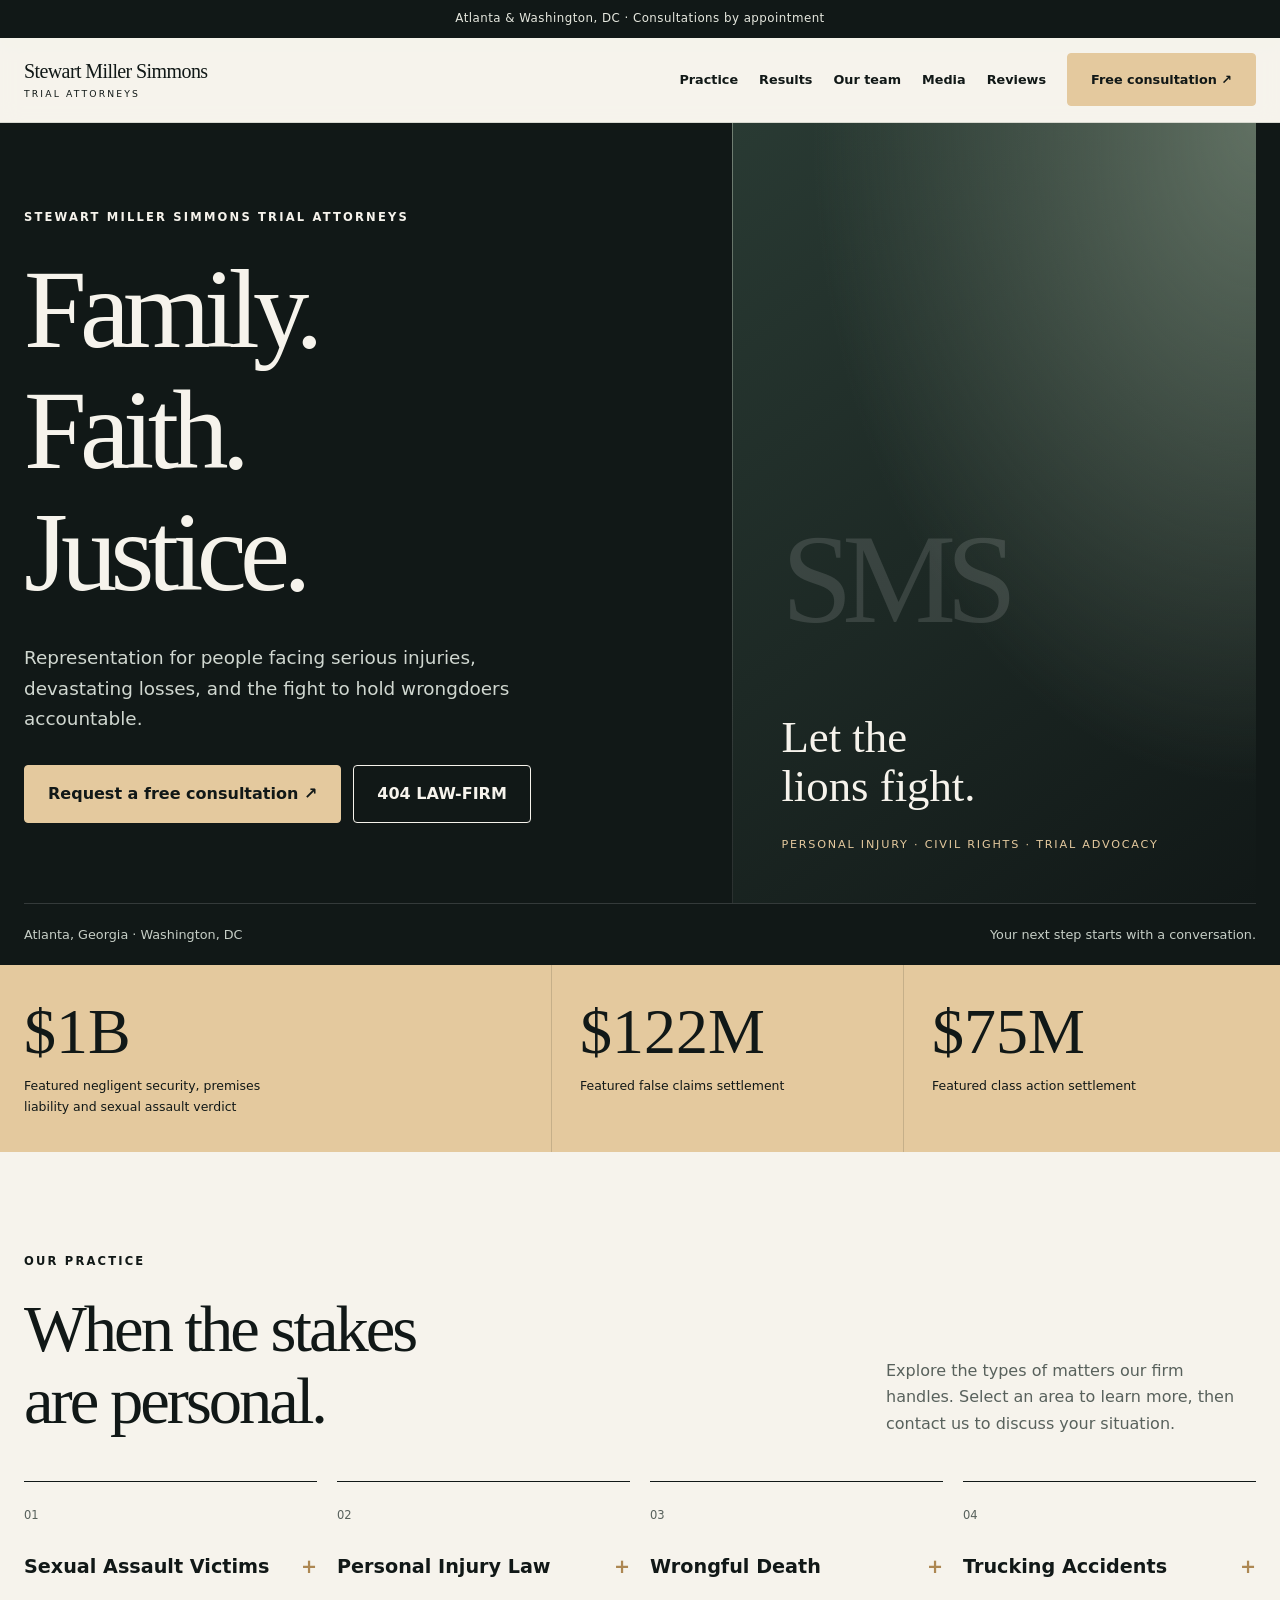
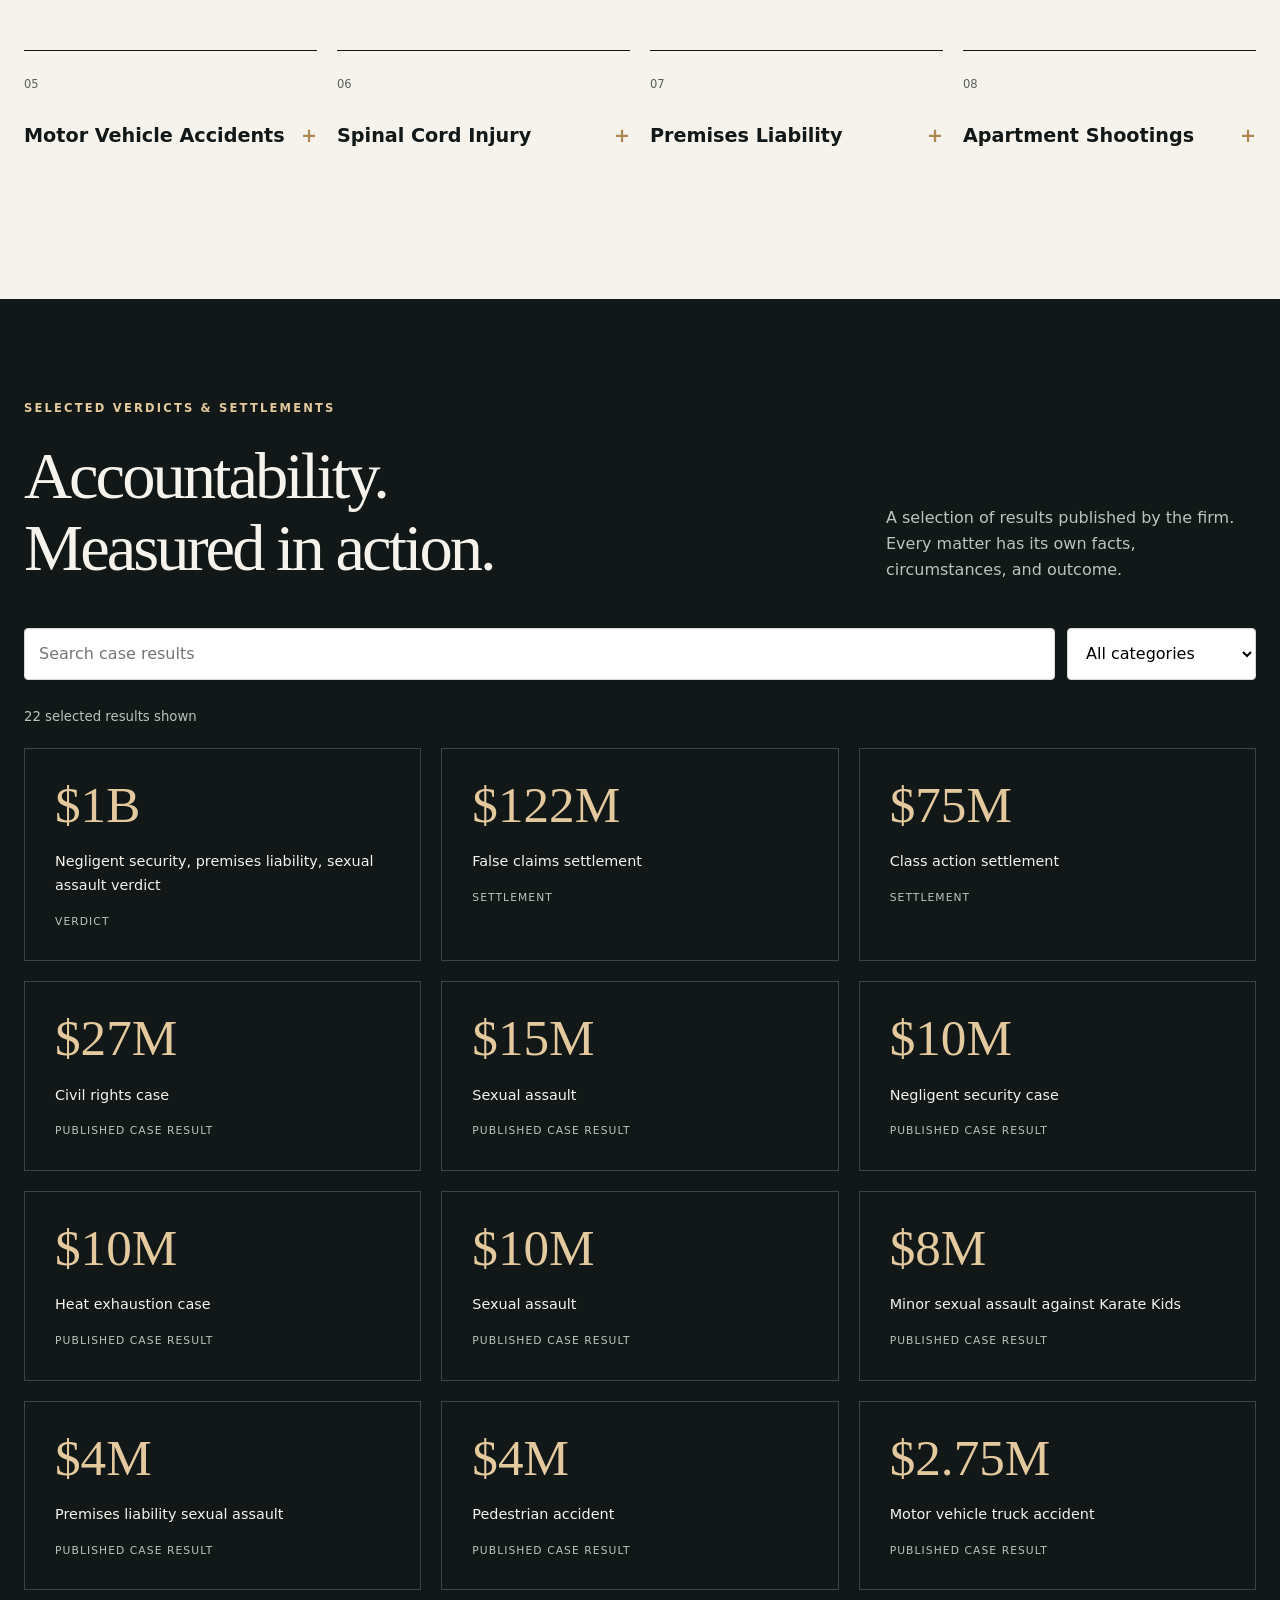
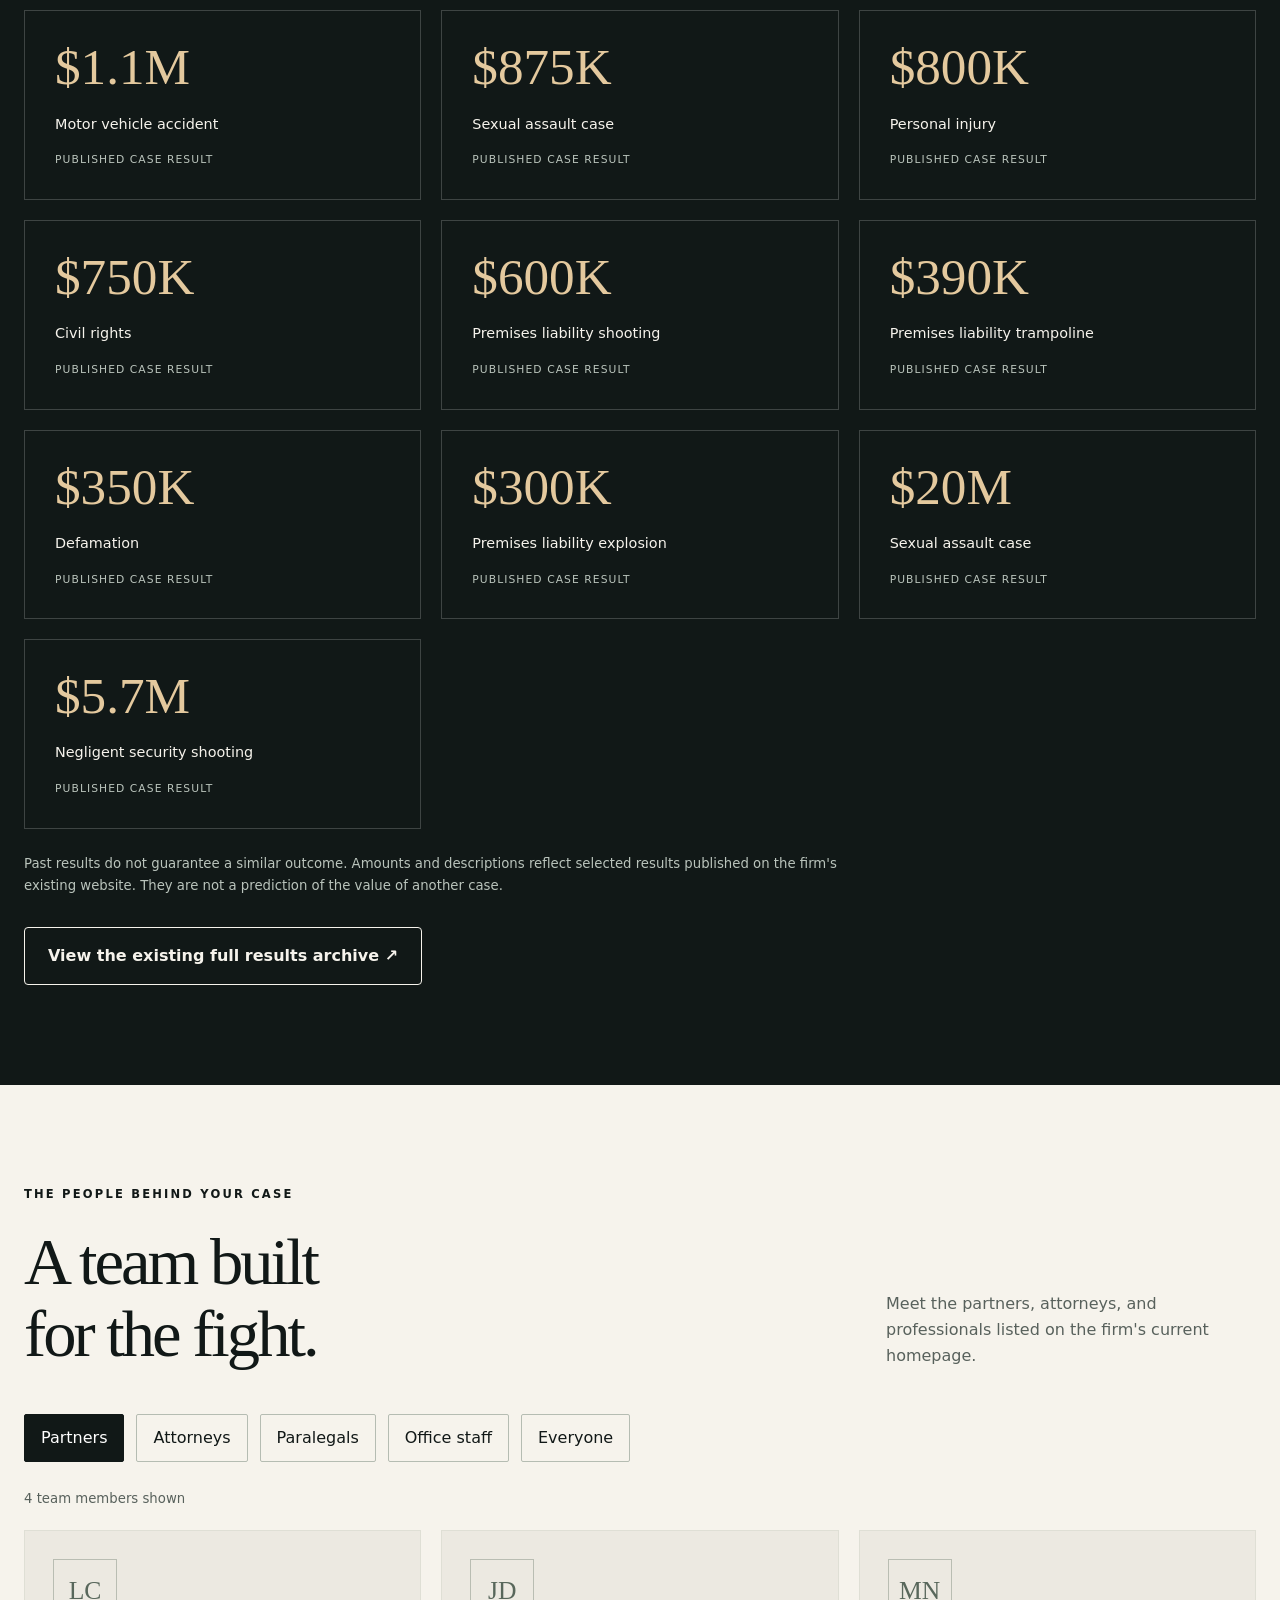
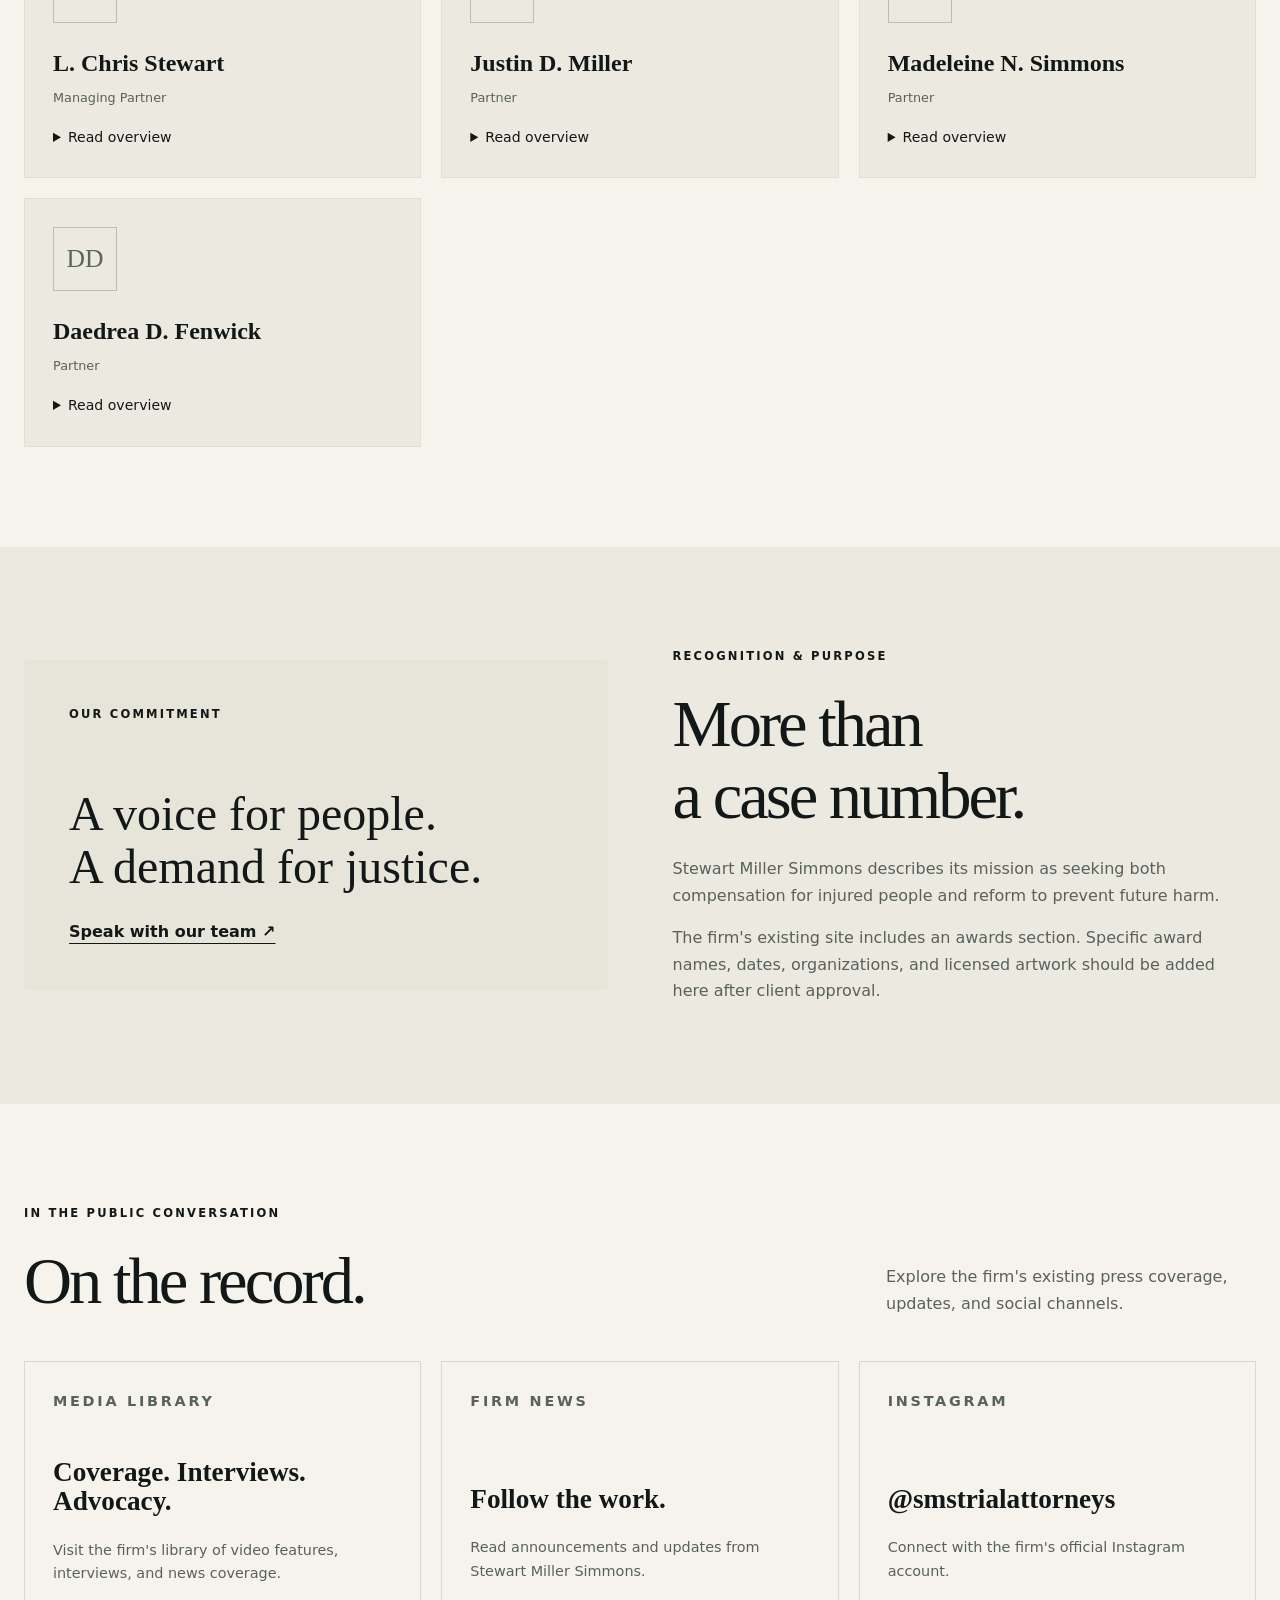
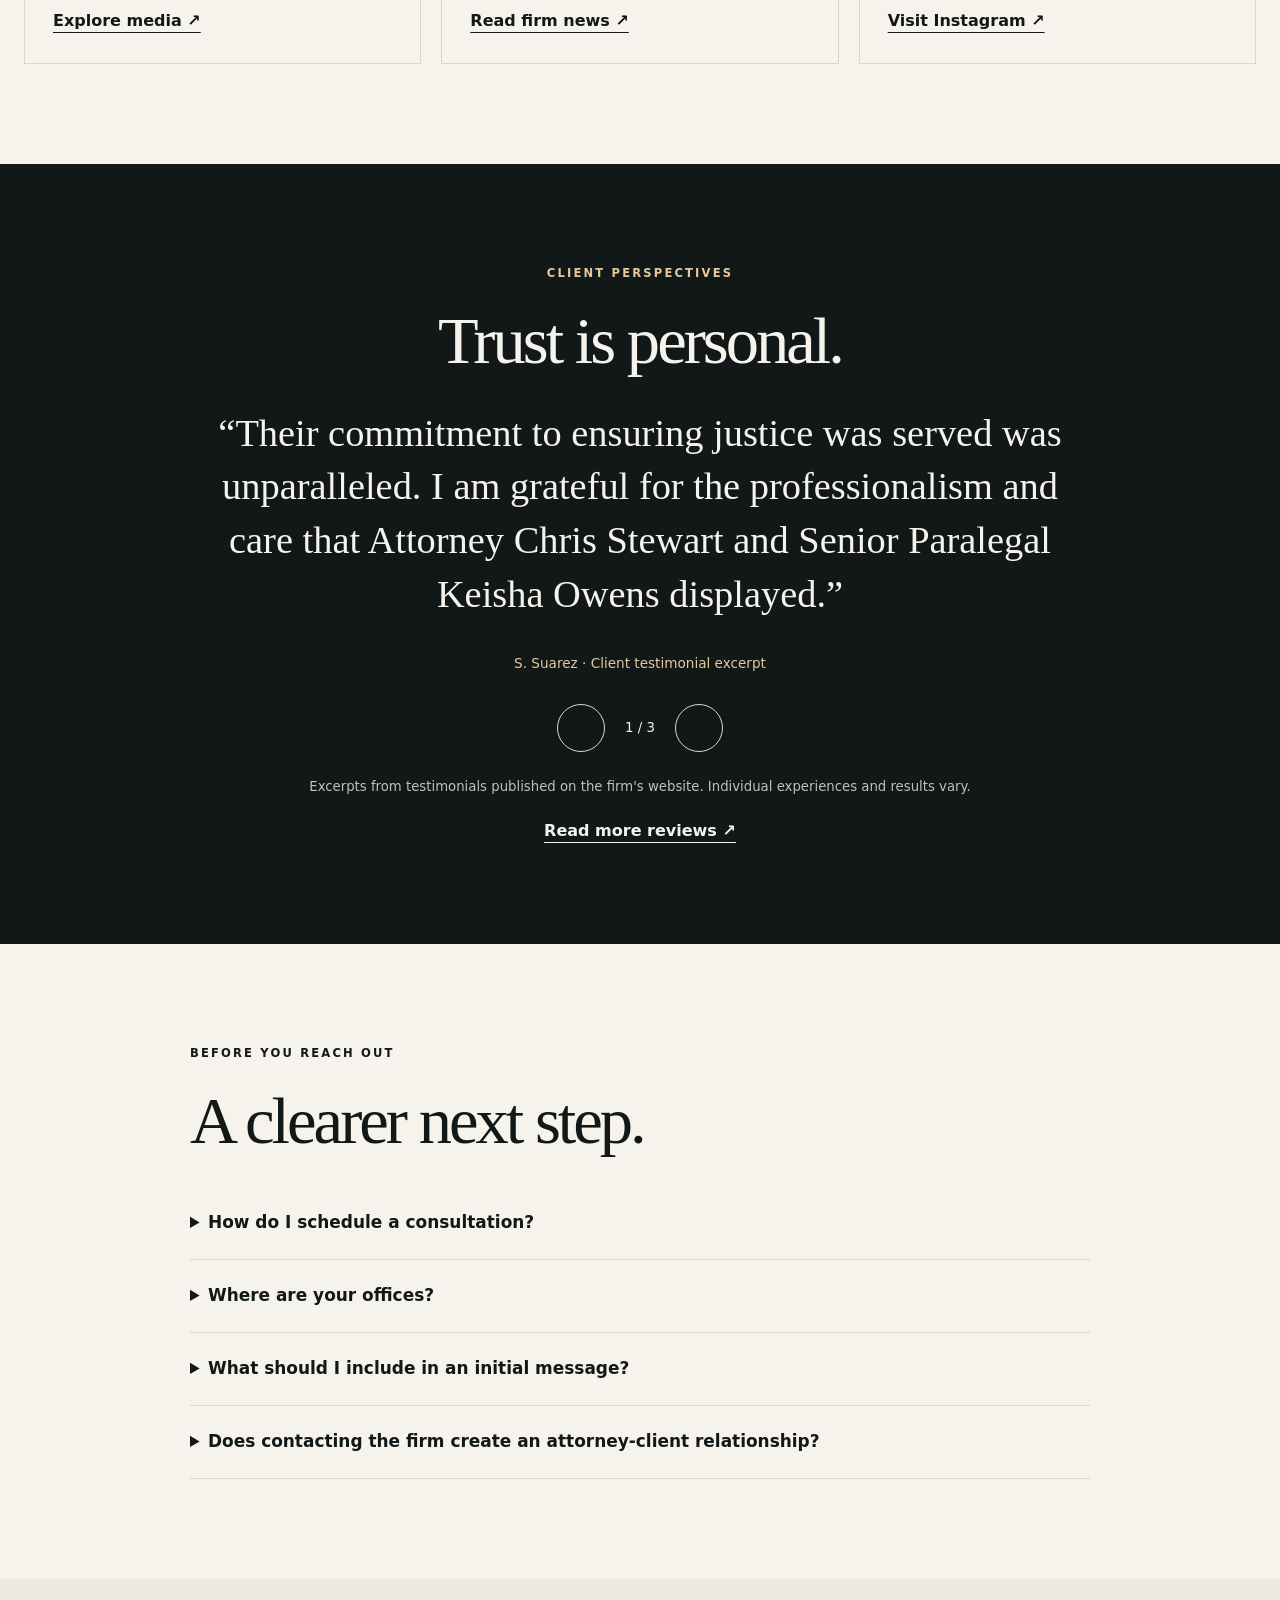
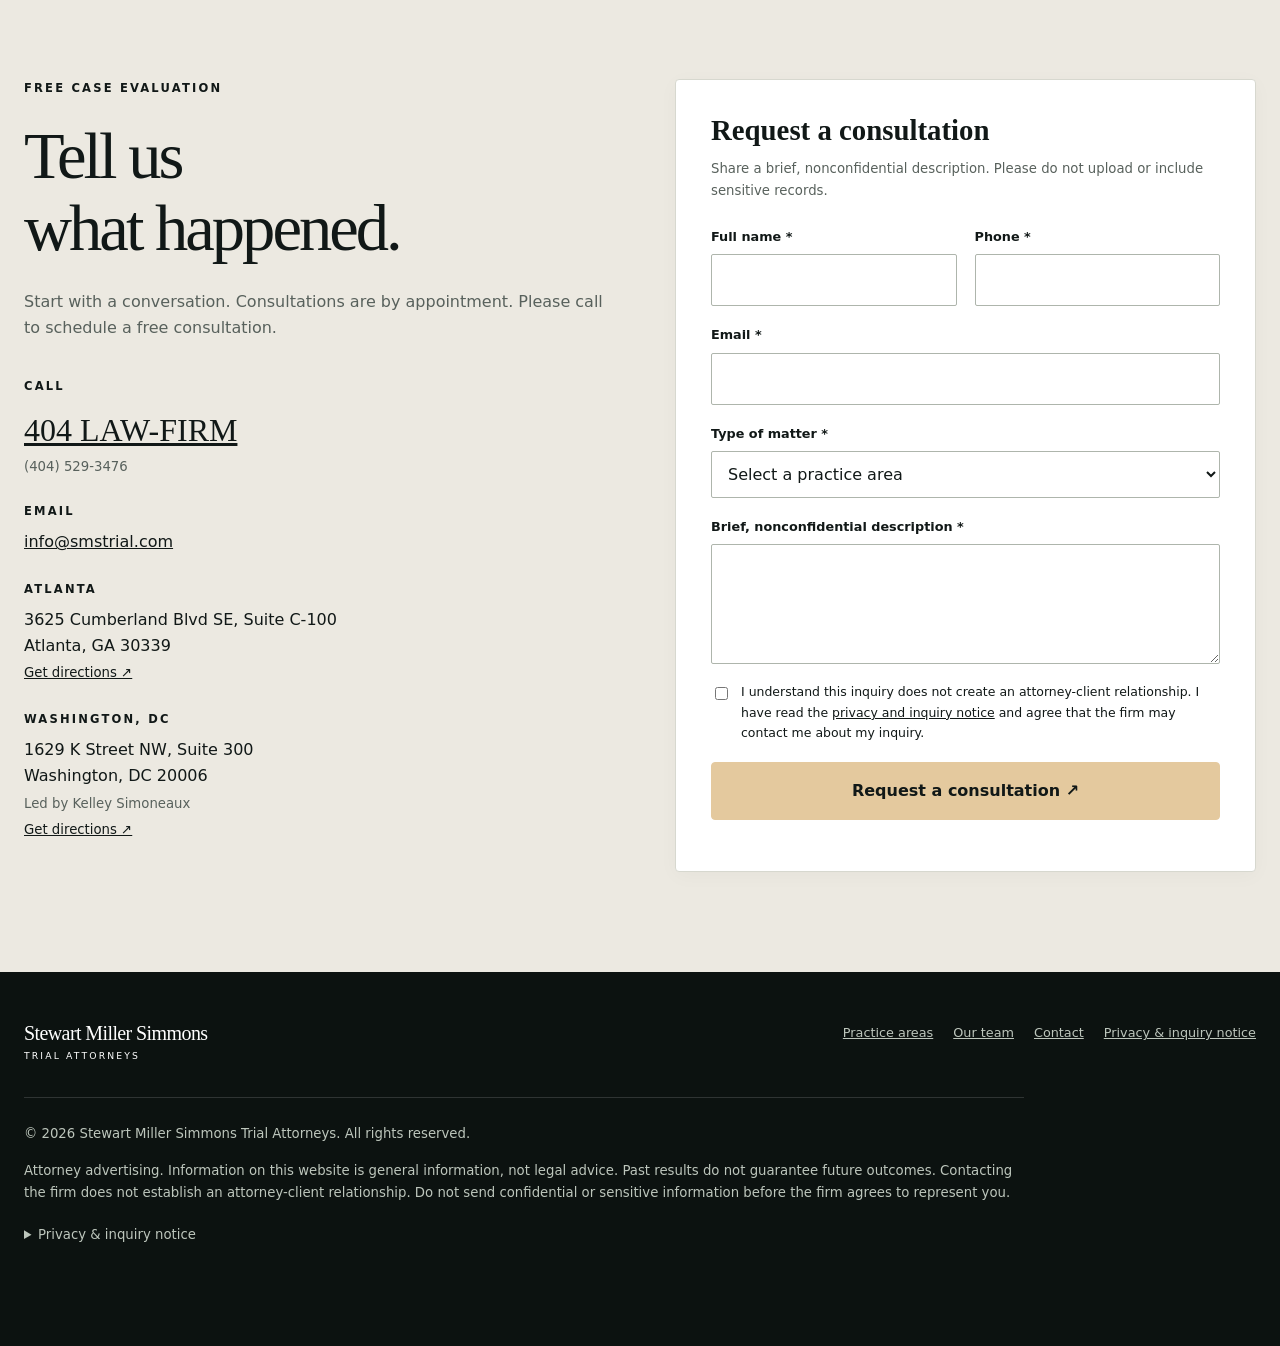
==== commit 019b73b9: "smstrial Update fmt. Println message from 'Hello' to 'Goodbye'" ====
--- a/index.html
+++ b/index.html
@@ -1,1133 +1,1051 @@
 <!doctype html>
 <html lang="en">
 <head>
-  <meta charset="utf-8">
-  <meta name="viewport" content="width=device-width, initial-scale=1">
-  <title>Chicago Criminal Defense & Personal Injury Lawyer | Daniel Johnson</title>
-  <meta name="description" content="Daniel Johnson of Johnson Justice Center provides aggressive criminal defense and maximum-value personal injury representation in Chicago. Free consultation: (773) 864-9281.">
-  <meta name="robots" content="index, follow, max-snippet:-1, max-image-preview:large, max-video-preview:-1">
-  <meta name="author" content="Johnson Justice Center, LLC">
-  <link rel="canonical" href="https://johnsonjusticecenter.com/">
-
-  <!-- Preconnect for Performance -->
-  <link rel="preconnect" href="https://fonts.googleapis.com">
-  <link rel="preconnect" href="https://fonts.gstatic.com" crossorigin>
-
-  <!-- Open Graph -->
-  <meta property="og:type" content="website">
-  <meta property="og:site_name" content="Johnson Justice Center">
-  <meta property="og:title" content="Chicago Criminal Defense & Personal Injury Lawyer | Daniel Johnson">
-  <meta property="og:description" content="Aggressive criminal defense and maximum-value personal injury representation in Chicago. Request a free consultation.">
-  <meta property="og:url" content="https://johnsonjusticecenter.com/">
-  <meta property="og:image" content="https://johnsonjusticecenter.com/og-image.jpg">
-  <meta property="og:locale" content="en_US">
-
-  <!-- Twitter -->
-  <meta name="twitter:card" content="summary_large_image">
-  <meta name="twitter:title" content="Chicago Criminal Defense & Personal Injury Lawyer | Daniel Johnson">
-  <meta name="twitter:description" content="Aggressive criminal defense and maximum-value personal injury representation in Chicago.">
-
-  <!-- Google Tag Manager Placeholder (High-Value Upsell) -->
-  <!-- <script>(function(w,d,s,l,i){w[l]=w[l]||[];w[l].push({'gtm.start': new Date().getTime(),event:'gtm.js'});var f=d.getElementsByTagName(s)[0], j=d.createElement(s),dl=l!='dataLayer'?'&l='+l:'';j.async=true;j.src= 'https://www.googletagmanager.com/gtm.js?id='+i+dl;f.parentNode.insertBefore(j,f); })(window,document,'script','dataLayer','GTM-XXXXXXX');</script> -->
-
-  <!-- Advanced Structured Data: LegalService + WebSite + AggregateRating -->
-  <script type="application/ld+json">
-  {
-    "@context": "https://schema.org",
-    "@graph": [
-      {
-        "@type": "WebSite",
-        "url": "https://johnsonjusticecenter.com/",
-        "name": "Johnson Justice Center",
-        "potentialAction": {
-          "@type": "SearchAction",
-          "target": "https://johnsonjusticecenter.com/?s={search_term_string}",
-          "query-input": "required name=search_term_string"
-        }
-      },
-      {
-        "@type": "LegalService",
-        "name": "Johnson Justice Center, LLC",
-        "url": "https://johnsonjusticecenter.com/",
-        "telephone": "+1-773-864-9281",
-        "priceRange": "$$",
-        "image": "https://johnsonjusticecenter.com/logo.png",
-        "address": {
-          "@type": "PostalAddress",
-          "streetAddress": "73 W. Monroe St., Suite 100",
-          "addressLocality": "Chicago",
-          "addressRegion": "IL",
-          "postalCode": "60603",
-          "addressCountry": "US"
-        },
-        "geo": {
-          "@type": "GeoCoordinates",
-          "latitude": 41.8806,
-          "longitude": -87.6297
-        },
-        "areaServed": {
-          "@type": "City",
-          "name": "Chicago"
-        },
-        "founder": {
-          "@type": "Attorney",
-          "name": "Daniel Johnson",
-          "jobTitle": "Founding Partner",
-          "image": "https://johnsonjusticecenter.com/daniel-johnson.jpg"
-        },
-        "aggregateRating": {
-          "@type": "AggregateRating",
-          "ratingValue": "4.9",
-          "reviewCount": "127"
-        },
-        "knowsAbout": ["Criminal Defense", "DUI", "Personal Injury", "Car Accidents", "Expungement"]
-      },
-      {
-        "@type": "FAQPage",
-        "mainEntity": [
-          {
-            "@type": "Question",
-            "name": "What should I do after an arrest?",
-            "acceptedAnswer": {
-              "@type": "Answer",
-              "text": "Remain calm, do not discuss the facts of your case with police before speaking with an attorney, and ask to speak with a lawyer. Then contact Daniel Johnson as soon as possible."
-            }
-          },
-          {
-            "@type": "Question",
-            "name": "Do you offer free consultations?",
-            "acceptedAnswer": {
-              "@type": "Answer",
-              "text": "Yes. You can request a free consultation to discuss a criminal defense or personal injury matter. Submitting the contact form does not create an attorney-client relationship."
-            }
-          }
-        ]
-      }
-    ]
+<meta charset="utf-8">
+<meta name="viewport" content="width=device-width, initial-scale=1">
+<meta name="theme-color" content="#111817">
+<title>Stewart Miller Simmons | Award-Winning Personal Injury Trial Attorneys</title>
+<meta name="description" content="Stewart Miller Simmons Trial Attorneys. Top-rated personal injury representation with offices in Atlanta and Washington, DC. Over $1B recovered. Request a free consultation.">
+
+<!-- Open Graph / Social Media -->
+<meta property="og:type" content="website">
+<meta property="og:url" content="https://smstrial.com/">
+<meta property="og:title" content="Stewart Miller Simmons | Award-Winning Trial Attorneys">
+<meta property="og:description" content="Over $1B recovered for our clients. Family. Faith. Justice. Request a free consultation today.">
+<meta property="og:image" content="https://smstrial.com/assets/og-image.jpg">
+<meta name="twitter:card" content="summary_large_image">
+
+<!-- JSON-LD Structured Data (Massive SEO Value) -->
+<script type="application/ld+json">
+{
+  "@context": "https://schema.org",
+  "@type": "LegalService",
+  "name": "Stewart Miller Simmons Trial Attorneys",
+  "image": "https://smstrial.com/assets/logo.png",
+  "url": "https://smstrial.com",
+  "telephone": "+14045293476",
+  "address": [
+    {
+      "@type": "PostalAddress",
+      "streetAddress": "3625 Cumberland Blvd SE, Suite C-100",
+      "addressLocality": "Atlanta",
+      "addressRegion": "GA",
+      "postalCode": "30339",
+      "addressCountry": "US"
+    },
+    {
+      "@type": "PostalAddress",
+      "streetAddress": "1629 K Street NW, Suite 300",
+      "addressLocality": "Washington",
+      "addressRegion": "DC",
+      "postalCode": "20006",
+      "addressCountry": "US"
+    }
+  ],
+  "priceRange": "$$$",
+  "openingHoursSpecification": {
+    "@type": "OpeningHoursSpecification",
+    "dayOfWeek": ["Monday", "Tuesday", "Wednesday", "Thursday", "Friday"],
+    "opens": "08:00",
+    "closes": "18:00"
   }
-  </script>
-
-  <style>
-    /* ============ Design tokens ============ */
-    :root{
-      --navy:#0d1b2a; --navy-2:#13263b; --ink:#1b2733; --slate:#51606f;
-      --line:#dfe5eb; --paper:#ffffff; --mist:#f5f7f9;
-      --gold:#c19a4b; --gold-dark:#a37f36; --gold-light:#f4e9d3;
-      --red:#b3261e; --green:#176b3a;
-      --radius:14px; --shadow:0 18px 45px rgba(13,27,42,.10); --shadow-sm:0 8px 22px rgba(13,27,42,.08);
-    }
-    *,*::before,*::after{box-sizing:border-box}
-    html{scroll-behavior:smooth}
-    body{
-      margin:0; font-family:-apple-system,BlinkMacSystemFont,"Segoe UI",Roboto,Helvetica,Arial,sans-serif;
-      color:var(--ink); background:var(--paper); line-height:1.65; -webkit-text-size-adjust:100%;
-    }
-    img,svg{max-width:100%; display:block}
-    a{color:inherit; text-decoration:none}
-    h1,h2,h3,h4{line-height:1.15; margin:0 0 .6em; color:var(--navy); letter-spacing:-.02em}
-    h1{font-size:clamp(2.15rem,6vw,4.15rem); font-weight:800}
-    h2{font-size:clamp(1.75rem,4vw,2.75rem); font-weight:800}
-    h3{font-size:1.2rem; font-weight:750}
-    p{margin:0 0 1rem}
-    ul{margin:0; padding:0; list-style:none}
-
-    .container{width:min(1180px,92%); margin-inline:auto}
-    .section{padding:clamp(64px,9vw,112px) 0}
-    .section--tight{padding:clamp(48px,7vw,76px) 0}
-    .eyebrow{
-      display:inline-block; margin-bottom:14px; color:var(--gold-dark);
-      font-size:.78rem; font-weight:800; letter-spacing:.16em; text-transform:uppercase;
-    }
-    .lead{font-size:clamp(1.05rem,2vw,1.2rem); color:var(--slate); max-width:62ch}
-    .center{text-align:center}
-    .center .lead{margin-inline:auto}
-
-    /* ============ Buttons ============ */
-    .btn{
-      display:inline-flex; align-items:center; justify-content:center; gap:10px;
-      min-height:52px; padding:14px 24px; border:0; border-radius:999px;
-      font-weight:800; font-size:.98rem; cursor:pointer;
-      transition:transform .18s ease, box-shadow .18s ease, background .18s ease, color .18s ease;
-    }
-    .btn:hover{transform:translateY(-2px)}
-    .btn:focus-visible, a:focus-visible, button:focus-visible, input:focus-visible, select:focus-visible, textarea:focus-visible{
-      outline:3px solid var(--gold); outline-offset:3px;
-    }
-    .btn-primary{background:var(--gold); color:#fff; box-shadow:0 12px 28px rgba(193,154,75,.28)}
-    .btn-primary:hover{background:var(--gold-dark)}
-    .btn-dark{background:var(--navy); color:#fff}
-    .btn-dark:hover{background:var(--navy-2)}
-    .btn-outline{background:transparent; color:#fff; border:1.5px solid rgba(255,255,255,.55)}
-    .btn-outline:hover{background:rgba(255,255,255,.1)}
-    .btn-block{width:100%}
-    .btn[disabled]{opacity:.65; cursor:not-allowed; transform:none}
-
-    /* ============ Accessibility ============ */
-    .skip-link{
-      position:absolute; left:12px; top:-70px; z-index:1000; background:#fff; color:var(--navy);
-      padding:12px 18px; border-radius:10px; font-weight:800; box-shadow:var(--shadow-sm);
-    }
-    .skip-link:focus{top:12px}
-
-    /* ============ Header ============ */
-    .site-header{
-      position:sticky; top:0; z-index:100; background:rgba(13,27,42,.96);
-      backdrop-filter:blur(12px); border-bottom:1px solid rgba(255,255,255,.08);
-    }
-    .header-inner{display:flex; align-items:center; justify-content:space-between; gap:20px; min-height:78px}
-    .brand{display:flex; align-items:center; gap:12px; color:#fff}
-    .brand-mark{
-      width:44px; height:44px; border-radius:12px; display:grid; place-items:center;
-      background:linear-gradient(145deg,var(--gold),#e5c579); color:var(--navy); flex:0 0 auto;
-    }
-    .brand-name{font-weight:850; font-size:1.02rem; line-height:1.1}
-    .brand-sub{display:block; font-size:.68rem; letter-spacing:.14em; text-transform:uppercase; color:var(--gold); font-weight:700}
-    .desktop-nav{display:none}
-    .desktop-nav ul{display:flex; align-items:center; gap:26px}
-    .desktop-nav a{color:rgba(255,255,255,.82); font-weight:650; font-size:.94rem; transition:color .2s}
-    .desktop-nav a:hover{color:#fff}
-    .header-actions{display:flex; align-items:center; gap:10px}
-    .header-phone{
-      display:none; align-items:center; gap:8px; color:#fff; font-weight:800;
-      padding:10px 16px; border:1px solid rgba(255,255,255,.24); border-radius:999px; transition:background .2s;
-    }
-    .header-phone:hover{background:rgba(255,255,255,.1)}
-    .header-cta{display:none}
-    .menu-button{
-      display:inline-grid; place-items:center; width:48px; height:48px; border-radius:12px;
-      background:rgba(255,255,255,.08); border:1px solid rgba(255,255,255,.16); color:#fff; cursor:pointer;
-    }
-    .mobile-nav{
-      display:none; background:var(--navy); border-top:1px solid rgba(255,255,255,.08); padding:18px 0 28px;
-    }
-    .mobile-nav.open{display:block}
-    .mobile-nav ul{display:grid; gap:6px}
-    .mobile-nav a{
-      display:block; padding:13px 16px; color:#fff; font-weight:700; border-radius:10px; background:rgba(255,255,255,.05);
-    }
-    .mobile-nav .btn{margin-top:14px}
-    @media (min-width:960px){
-      .desktop-nav{display:block} .header-phone{display:inline-flex} .header-cta{display:inline-flex} .menu-button{display:none} .mobile-nav{display:none!important}
-    }
-
-    /* ============ Hero ============ */
-    .hero{
-      position:relative; color:#fff; overflow:hidden;
-      background: radial-gradient(1100px 500px at 82% -10%,rgba(193,154,75,.24),transparent 60%), linear-gradient(145deg,#0a1522 0%,#0d1b2a 48%,#13263b 100%);
-      padding:clamp(76px,11vw,140px) 0 clamp(70px,9vw,120px);
-    }
-    .hero::after{
-      content:""; position:absolute; right:-140px; bottom:-180px; width:520px; height:520px;
-      border:1px solid rgba(193,154,75,.24); border-radius:50%;
-    }
-    .hero-grid{position:relative; z-index:2; display:grid; gap:44px}
-    .hero h1{color:#fff}
-    .hero .lead{color:rgba(255,255,255,.85)}
-    .hero-actions{display:flex; flex-wrap:wrap; gap:14px; margin-top:30px}
-    .trust-row{display:flex; flex-wrap:wrap; gap:10px; margin-top:34px}
-    .trust-pill{
-      display:inline-flex; align-items:center; gap:9px; padding:10px 16px; border-radius:999px;
-      background:rgba(255,255,255,.07); border:1px solid rgba(255,255,255,.14);
-      font-size:.86rem; font-weight:700; color:rgba(255,255,255,.9);
-    }
-    .trust-pill svg{color:var(--gold)}
-    .hero-card{
-      background:rgba(255,255,255,.055); border:1px solid rgba(255,255,255,.13);
-      border-radius:var(--radius); padding:28px; box-shadow:var(--shadow);
-    }
-    .hero-card h2{color:#fff; font-size:1.28rem; margin-bottom:8px}
-    .hero-card p{color:rgba(255,255,255,.8); margin-bottom:18px}
-    .hero-contact{display:grid; gap:12px}
-    .hero-contact a{
-      display:flex; align-items:center; gap:12px; color:#fff; font-weight:750;
-      padding:14px; border-radius:12px; background:rgba(255,255,255,.06); border:1px solid rgba(255,255,255,.1); transition:background .2s;
-    }
-    .hero-contact a:hover{background:rgba(255,255,255,.12)}
-    .hero-contact svg{color:var(--gold); flex:0 0 auto}
-    @media (min-width:920px){ .hero-grid{grid-template-columns:1.15fr .85fr; align-items:center} }
-
-    /* ============ Trust Badges (NEW $10k Feature) ============ */
-    .trust-badges{background:var(--paper); border-bottom:1px solid var(--line); padding:24px 0}
-    .badges-inner{display:flex; flex-wrap:wrap; justify-content:center; align-items:center; gap:32px; opacity:.7}
-    .badge-item{display:flex; align-items:center; gap:8px; font-weight:800; color:var(--slate); font-size:.9rem}
-    .badge-item svg{color:var(--gold-dark); width:24px; height:24px}
-
-    /* ============ Emergency strip ============ */
-    .emergency{background:linear-gradient(90deg,var(--gold),#d8b361); color:#231a05}
-    .emergency-inner{display:grid; gap:18px; align-items:center; padding:26px 0}
-    .emergency h2{color:#231a05; font-size:clamp(1.2rem,3vw,1.55rem); margin:0}
-    .emergency p{margin:0; font-weight:650}
-    .emergency-actions{display:flex; flex-wrap:wrap; gap:12px}
-    .emergency .btn-dark{background:#231a05}
-    .emergency .btn-outline{border-color:rgba(35,26,5,.45); color:#231a05}
-    .emergency .btn-outline:hover{background:rgba(35,26,5,.08)}
-    @media (min-width:900px){ .emergency-inner{grid-template-columns:1fr auto} }
-
-    /* ============ Section headers / cards ============ */
-    .section-head{max-width:760px; margin-bottom:44px}
-    .cards{display:grid; gap:20px}
-    .card{
-      background:var(--paper); border:1px solid var(--line); border-radius:var(--radius);
-      padding:28px; box-shadow:var(--shadow-sm); transition:transform .2s ease, box-shadow .2s ease, border-color .2s ease;
-    }
-    .card:hover{transform:translateY(-4px); box-shadow:var(--shadow); border-color:rgba(193,154,75,.55)}
-    .card-icon{
-      width:52px; height:52px; border-radius:14px; display:grid; place-items:center; margin-bottom:18px;
-      background:rgba(193,154,75,.12); color:var(--gold-dark);
-    }
-    .card p{color:var(--slate); margin-bottom:18px}
-    .card-link{
-      display:inline-flex; align-items:center; gap:8px; color:var(--navy); font-weight:800;
-      border-bottom:2px solid var(--gold); padding-bottom:3px; transition:color .2s;
-    }
-    .card-link:hover{color:var(--gold-dark)}
-    .defense{background:var(--mist)}
-    .defense .card{background:#fff}
-    .injury{background:#fff}
-    .injury .card{background:var(--mist); border-color:#e7ebef}
-    @media (min-width:620px){.cards{grid-template-columns:repeat(2,1fr)}}
-    @media (min-width:1020px){.cards{grid-template-columns:repeat(3,1fr)}}
-
-    /* ============ Testimonials (NEW $10k Feature) ============ */
-    .testimonials{background:var(--navy); color:#fff}
-    .testimonials h2, .testimonials h3{color:#fff}
-    .testimonials .lead{color:rgba(255,255,255,.75)}
-    .testimonial-card{
-      background:rgba(255,255,255,.06); border:1px solid rgba(255,255,255,.12); border-radius:var(--radius); padding:32px;
-    }
-    .testimonial-stars{color:var(--gold); margin-bottom:16px; display:flex; gap:4px}
-    .testimonial-text{font-size:1.05rem; font-style:italic; color:rgba(255,255,255,.9); margin-bottom:20px; line-height:1.7}
-    .testimonial-author{font-weight:800; color:#fff}
-    .testimonial-case{font-size:.85rem; color:var(--gold); font-weight:600; text-transform:uppercase; letter-spacing:.05em}
-
-    /* ============ Why choose ============ */
-    .why{background:linear-gradient(145deg,var(--navy),var(--navy-2)); color:#fff}
-    .why h2,.why h3{color:#fff}
-    .why .lead{color:rgba(255,255,255,.75)}
-    .why .card{background:rgba(255,255,255,.06); border-color:rgba(255,255,255,.12); box-shadow:none}
-    .why .card:hover{border-color:rgba(193,154,75,.6)}
-    .why .card p{color:rgba(255,255,255,.8)}
-    .why .card-icon{background:rgba(193,154,75,.16); color:var(--gold)}
-
-    /* ============ About ============ */
-    .about-grid{display:grid; gap:44px; align-items:center}
-    .portrait{
-      position:relative; aspect-ratio:4/5; border-radius:var(--radius); overflow:hidden;
-      background:linear-gradient(145deg,#122338,#22384f); box-shadow:var(--shadow); display:grid; place-items:center;
-    }
-    .portrait::before{content:""; position:absolute; inset:16px; border:1px solid rgba(193,154,75,.45); border-radius:10px}
-    .portrait-text{position:relative; color:#fff; text-align:center; padding:28px}
-    .portrait-initials{
-      width:96px; height:96px; margin:0 auto 18px; border-radius:50%; display:grid; place-items:center;
-      background:linear-gradient(145deg,var(--gold),#e7c97e); color:var(--navy);
-      font-size:2rem; font-weight:900; letter-spacing:.04em;
-    }
-    .portrait-name{font-weight:850; font-size:1.25rem}
-    .portrait-role{color:var(--gold); font-size:.8rem; text-transform:uppercase; letter-spacing:.16em; font-weight:800}
-    .about-points{display:grid; gap:14px; margin-top:26px}
-    .about-point{display:flex; gap:12px; align-items:flex-start; color:var(--slate)}
-    .about-point svg{color:var(--gold-dark); flex:0 0 auto; margin-top:4px}
-    @media (min-width:920px){ .about-grid{grid-template-columns:.75fr 1.25fr} }
-
-    /* ============ Process ============ */
-    .process{background:var(--mist)}
-    .process-grid{counter-reset:step; display:grid; gap:20px}
-    .process-card{
-      counter-increment:step; background:#fff; border:1px solid var(--line); border-radius:var(--radius);
-      padding:30px; position:relative; box-shadow:var(--shadow-sm);
-    }
-    .process-card::before{
-      content:"0" counter(step); display:block; color:var(--gold); font-size:2rem; font-weight:900; margin-bottom:12px;
-    }
-    .process-card p{color:var(--slate); margin:0}
-    @media (min-width:620px){.process-grid{grid-template-columns:repeat(2,1fr)}}
-    @media (min-width:1020px){.process-grid{grid-template-columns:repeat(4,1fr)}}
-
-    /* ============ FAQ ============ */
-    .faq-list{display:grid; gap:14px; max-width:860px; margin-inline:auto}
-    .faq-item{border:1px solid var(--line); border-radius:var(--radius); background:#fff; overflow:hidden}
-    .faq-question{
-      width:100%; display:flex; justify-content:space-between; align-items:center; gap:18px;
-      padding:20px 22px; background:none; border:0; text-align:left; cursor:pointer;
-      font:inherit; font-weight:800; color:var(--navy); transition:background .2s;
-    }
-    .faq-question:hover{background:var(--mist)}
-    .faq-icon{flex:0 0 auto; color:var(--gold-dark); transition:transform .2s ease}
-    .faq-item[data-open="true"] .faq-icon{transform:rotate(45deg)}
-    .faq-answer{display:none; padding:0 22px 22px; color:var(--slate)}
-    .faq-item[data-open="true"] .faq-answer{display:block}
-    .faq-answer p:last-child{margin-bottom:0}
-
-    /* ============ Contact ============ */
-    .contact{background:linear-gradient(145deg,#0a1522,#13263b); color:#fff}
-    .contact h2,.contact h3{color:#fff}
-    .contact .lead{color:rgba(255,255,255,.75)}
-    .contact-grid{display:grid; gap:34px; margin-top:44px}
-    .contact-card{
-      background:rgba(255,255,255,.06); border:1px solid rgba(255,255,255,.13);
-      border-radius:var(--radius); padding:30px; box-shadow:var(--shadow);
-    }
-    .contact-details{display:grid; gap:16px; margin-top:24px}
-    .contact-detail{display:flex; gap:14px; align-items:flex-start; color:rgba(255,255,255,.82)}
-    .contact-detail strong{display:block; color:#fff}
-    .contact-detail svg{color:var(--gold); flex:0 0 auto; margin-top:3px}
-    .form-grid{display:grid; gap:18px}
-    .field label{display:block; font-weight:750; margin-bottom:8px; color:#fff}
-    .field input,.field select,.field textarea{
-      width:100%; min-height:54px; padding:14px 16px; border-radius:12px; color:#fff;
-      background:rgba(255,255,255,.08); border:1px solid rgba(255,255,255,.18); font:inherit; transition:border-color .2s;
-    }
-    .field textarea{min-height:140px; resize:vertical}
-    .field select{
-      appearance:none;
-      background-image:linear-gradient(45deg,transparent 50%,var(--gold) 50%),linear-gradient(135deg,var(--gold) 50%,transparent 50%);
-      background-position:calc(100% - 22px) 24px,calc(100% - 16px) 24px; background-size:6px 6px; background-repeat:no-repeat;
-    }
-    .field select option{color:#111}
-    .field input:focus,.field select:focus,.field textarea:focus{border-color:var(--gold); outline:none}
-    .field .error{display:none; color:#ffb4ab; font-size:.87rem; font-weight:700; margin-top:7px}
-    .field.invalid input,.field.invalid select,.field.invalid textarea{border-color:#ff8a80}
-    .field.invalid .error{display:block}
-    .radio-row{display:flex; flex-wrap:wrap; gap:12px}
-    .radio-option{
-      display:flex; align-items:center; gap:9px; padding:12px 16px; border-radius:999px;
-      background:rgba(255,255,255,.07); border:1px solid rgba(255,255,255,.16); cursor:pointer; font-weight:700; transition:background .2s;
-    }
-    .radio-option:hover{background:rgba(255,255,255,.12)}
-    .radio-option input{accent-color:var(--gold); width:18px; height:18px}
-    .consent{display:flex; gap:12px; align-items:flex-start; color:rgba(255,255,255,.78); font-size:.92rem; cursor:pointer}
-    .consent input{width:20px; height:20px; margin-top:3px; accent-color:var(--gold); flex:0 0 auto}
-    .form-status{display:none; padding:16px 18px; border-radius:12px; font-weight:750; margin-top:16px}
-    .form-status.success{display:block; background:rgba(23,107,58,.2); border:1px solid rgba(93,199,137,.5); color:#c9f2d9}
-    .form-status.error{display:block; background:rgba(179,38,30,.18); border:1px solid rgba(255,138,128,.45); color:#ffd7d2}
-    .form-note{color:rgba(255,255,255,.65); font-size:.88rem; margin-top:14px; display:flex; align-items:center; gap:8px}
-    .form-note svg{color:var(--gold); flex:0 0 auto}
-    @media (min-width:980px){ .contact-grid{grid-template-columns:.8fr 1.2fr} }
-
-    /* ============ Footer ============ */
-    .site-footer{background:#08111b; color:rgba(255,255,255,.7); padding:64px 0 34px}
-    .footer-grid{display:grid; gap:36px}
-    .footer-brand{color:#fff; font-weight:850; font-size:1.15rem; margin-bottom:10px}
-    .footer-nav{display:grid; gap:10px}
-    .footer-nav a,.footer-legal a{color:rgba(255,255,255,.72); transition:color .2s}
-    .footer-nav a:hover,.footer-legal a:hover{color:var(--gold)}
-    .footer-bottom{margin-top:44px; padding-top:24px; border-top:1px solid rgba(255,255,255,.1); font-size:.85rem}
-    .disclaimer{font-size:.8rem; color:rgba(255,255,255,.55); margin-top:14px; line-height:1.6}
-    @media (min-width:860px){ .footer-grid{grid-template-columns:1.3fr .8fr .8fr} }
-
-    /* ============ Mobile action bar ============ */
-    .mobile-action-bar{
-      position:fixed; left:0; right:0; bottom:0; z-index:200; display:grid; grid-template-columns:1fr 1fr;
-      background:var(--navy); border-top:1px solid rgba(255,255,255,.12); box-shadow:0 -4px 20px rgba(0,0,0,.3);
-    }
-    .mobile-action-bar a{
-      display:grid; place-items:center; min-height:62px; color:#fff; font-weight:850; font-size:.94rem; transition:background .2s;
-    }
-    .mobile-action-bar a:first-child{border-right:1px solid rgba(255,255,255,.12)}
-    .mobile-action-bar a:first-child:hover{background:rgba(255,255,255,.05)}
-    .mobile-action-bar .consult{background:var(--gold); color:#fff}
-    .mobile-action-bar .consult:hover{background:var(--gold-dark)}
-    @media (min-width:960px){ .mobile-action-bar{display:none} body{padding-bottom:0} }
-    body{padding-bottom:62px}
-    @media (min-width:960px){ body{padding-bottom:0} }
-
-    /* ============ Cookie Banner (NEW $10k Feature) ============ */
-    .cookie-banner{
-      position:fixed; bottom:70px; left:16px; right:16px; z-index:300; max-width:500px;
-      background:var(--navy); color:#fff; padding:20px; border-radius:var(--radius);
-      box-shadow:0 10px 40px rgba(0,0,0,.4); border:1px solid rgba(255,255,255,.1);
-      display:none; flex-direction:column; gap:16px;
-    }
-    .cookie-banner.show{display:flex}
-    .cookie-banner p{font-size:.9rem; color:rgba(255,255,255,.8); margin:0}
-    .cookie-banner a{color:var(--gold); text-decoration:underline}
-    .cookie-actions{display:flex; gap:10px}
-    .cookie-btn{padding:10px 20px; border-radius:8px; font-weight:700; font-size:.9rem; cursor:pointer; border:0}
-    .cookie-accept{background:var(--gold); color:#fff}
-    .cookie-decline{background:transparent; color:#fff; border:1px solid rgba(255,255,255,.3)}
-    @media (min-width:960px){ .cookie-banner{bottom:24px; left:24px; right:auto} }
-  </style>
+}
+</script>
+
+<style>
+:root{
+  --ink:#111817;--ink2:#1c2926;--paper:#f6f3ec;--white:#fff;
+  --muted:#58615c;--line:#d7d8cf;--gold:#ad8752;--lightgold:#e4c99e;
+  --max:1240px;--radius:4px;
+  --ease: cubic-bezier(0.25, 0.46, 0.45, 0.94);
+}
+*{box-sizing:border-box}
+html{scroll-behavior:smooth;scroll-padding-top:105px}
+body{margin:0;background:var(--paper);color:var(--ink);
+  font:16px/1.65 system-ui,-apple-system,BlinkMacSystemFont,"Segoe UI",sans-serif;
+  -webkit-font-smoothing:antialiased}
+a{color:inherit}
+button,input,select,textarea{font:inherit}
+button,a,input,select,textarea,summary{-webkit-tap-highlight-color:transparent}
+button{cursor:pointer}
+img{display:block;max-width:100%}
+h1,h2,h3,p{margin:0}
+h1,h2,h3{line-height:1.08}
+h1,h2,.serif{font-family:Georgia,"Times New Roman",serif;font-weight:400}
+h1{font-size:clamp(3.8rem,8.8vw,8rem);letter-spacing:-.06em}
+h2{font-size:clamp(2.6rem,5.2vw,4.6rem);letter-spacing:-.045em}
+h3{font-size:1.2rem}
+p+p{margin-top:1rem}
+:focus-visible{outline:3px solid #267cbd;outline-offset:5px}
+[hidden]{display:none!important}
+
+/* Scroll Progress Bar */
+.scroll-progress{position:fixed;top:0;left:0;height:3px;background:var(--gold);
+  width:0%;z-index:1000;transition:width 0.1s linear}
+
+.wrap{width:min(calc(100% - 48px),var(--max));margin:auto}
+.section{padding:100px 0;
+  /* Native CSS Scroll-Driven Animation */
+  animation: fade-up 0.8s var(--ease) both;
+  animation-timeline: view();
+  animation-range: entry 10% cover 30%;
+}
+@keyframes fade-up {
+  from { opacity: 0; transform: translateY(30px); }
+  to { opacity: 1; transform: translateY(0); }
+}
+
+.eyebrow{font-size:.72rem;letter-spacing:.19em;text-transform:uppercase;
+  font-weight:750;margin-bottom:22px}
+.muted{color:var(--muted)}
+.small{font-size:.83rem}
+.lead{font-size:1.15rem;max-width:650px}
+.section-head{display:flex;justify-content:space-between;gap:36px;
+  align-items:flex-end;margin-bottom:44px}
+.section-head p{max-width:370px}
+.btn{display:inline-flex;justify-content:center;align-items:center;gap:14px;
+  padding:15px 23px;border:1px solid var(--ink);background:var(--ink);
+  color:white;text-decoration:none;font-weight:650;border-radius:var(--radius);
+  transition: all 0.3s var(--ease)}
+.btn:hover{background:var(--ink2);transform:translateY(-2px)}
+.btn.gold{background:var(--lightgold);border-color:var(--lightgold);color:var(--ink)}
+.btn.gold:hover{background:#d4b88a}
+.btn.outline{background:transparent;color:inherit;border-color:currentColor}
+.btn.outline:hover{background:rgba(255,255,255,0.05)}
+.actions{display:flex;flex-wrap:wrap;gap:12px;margin-top:30px}
+.text-link{text-underline-offset:6px;font-weight:650;transition:color 0.2s}
+.text-link:hover{color:var(--gold)}
+.skip{position:fixed;top:-100px;left:16px;z-index:100;
+  background:white;color:black;padding:12px;border-radius:4px}
+.skip:focus{top:12px}
+.notice{background:var(--ink);color:#e6e8df;text-align:center;
+  padding:9px 20px;font-size:.74rem;letter-spacing:.04em}
+.header{position:sticky;top:0;z-index:30;background:rgba(246,243,236,.92);
+  border-bottom:1px solid var(--line);backdrop-filter:blur(10px)}
+.nav{min-height:84px;display:flex;align-items:center;justify-content:space-between;gap:22px}
+.brand{text-decoration:none;line-height:1.1;flex-shrink:0}
+.brand-name{display:block;font-family:Georgia,serif;font-size:1.25rem;letter-spacing:-.03em}
+.brand-sub{display:block;font-size:.58rem;letter-spacing:.23em;margin-top:7px}
+.nav-links{display:flex;align-items:center;gap:21px}
+.nav-links a{text-decoration:none;font-size:.8rem;font-weight:650;transition:color 0.2s}
+.nav-links a:hover{color:var(--gold)}
+.menu-toggle{display:none;background:none;border:1px solid var(--line);padding:9px 13px;border-radius:var(--radius)}
+.hero{background:var(--ink);color:var(--paper);position:relative;overflow:hidden}
+.hero-grid{display:grid;grid-template-columns:1.15fr .85fr;min-height:660px}
+.hero-copy{padding:85px 35px 80px 0;position:relative;z-index:1}
+.hero-copy .lead{color:#d0d7d0;margin-top:30px;max-width:510px}
+.hero-art{position:relative;display:grid;align-content:end;padding:48px;
+  background:radial-gradient(ellipse at top right,#607062 0,transparent 60%),
+  linear-gradient(145deg,#293a33,#111817);border-left:1px solid #ffffff1c}
+.hero-art.has-photo{background-size:cover;background-position:center}
+.hero-art.has-photo:before{content:"";position:absolute;inset:0;
+  background:linear-gradient(transparent,#111817dd)}
+.hero-art>*{position:relative}
+.art-mark{font-family:Georgia,serif;font-size:clamp(5rem,10vw,10rem);
+  letter-spacing:-.08em;color:#ffffff20;line-height:1;margin-bottom:70px}
+.art-quote{font-family:Georgia,serif;font-size:clamp(2rem,3.5vw,3.5rem);
+  line-height:1.1;max-width:330px}
+.art-caption{color:var(--lightgold);margin-top:25px;font-size:.7rem;
+  text-transform:uppercase;letter-spacing:.16em}
+.hero-bottom{border-top:1px solid #ffffff26;padding:20px 0;
+  display:flex;justify-content:space-between;gap:20px;color:#c6cec6;font-size:.8rem}
+.result-band{background:var(--lightgold)}
+.metrics{display:grid;grid-template-columns:1.5fr 1fr 1fr}
+.metric{padding:35px 28px;border-right:1px solid #11181726}
+.metric:first-child{padding-left:0}
+.metric:last-child{border-right:0}
+.metric-value{font-family:Georgia,serif;font-size:clamp(2.8rem,5vw,4.6rem);line-height:1;
+  font-variant-numeric: tabular-nums; /* Premium financial alignment */}
+.metric-label{font-size:.78rem;margin-top:12px;max-width:240px}
+.grid{display:grid;gap:20px}
+.practice-grid{grid-template-columns:repeat(4,1fr)}
+.practice{border-top:1px solid var(--ink);padding:24px 0;transition:background 0.3s}
+.practice:hover{background:rgba(0,0,0,0.02)}
+.practice summary{list-style:none;cursor:pointer;min-height:100px}
+.practice summary::-webkit-details-marker{display:none}
+.number{display:block;color:var(--muted);font-size:.72rem;margin-bottom:30px;
+  font-variant-numeric: tabular-nums}
+.practice h3{display:flex;justify-content:space-between;gap:12px;line-height:1.3}
+.practice h3 span{color:var(--gold);transition:transform 0.3s var(--ease)}
+.practice[open] h3 span{transform:rotate(45deg)}
+.practice p{color:var(--muted);padding:18px 12px 0 0;font-size:.9rem}
+.dark{background:var(--ink);color:var(--paper)}
+.dark .muted{color:#bac4bc}
+.dark .eyebrow{color:var(--lightgold)}
+.toolbar{display:flex;flex-wrap:wrap;gap:12px;margin-bottom:26px}
+.toolbar input,.toolbar select{border:1px solid var(--line);background:var(--white);
+  padding:12px 14px;border-radius:var(--radius);min-width:0;transition:border-color 0.2s}
+.toolbar input:focus,.toolbar select:focus{border-color:var(--gold);outline:none}
+.toolbar input{flex:1;min-width:200px}
+.results-grid{grid-template-columns:repeat(3,1fr)}
+.result-card{border:1px solid #ffffff30;padding:30px;min-height:170px;
+  transition:transform 0.3s var(--ease), border-color 0.3s}
+.result-card:hover{transform:translateY(-4px);border-color:var(--lightgold)}
+.result-amount{font-family:Georgia,serif;color:var(--lightgold);
+  font-size:3.2rem;line-height:1;margin-bottom:20px;font-variant-numeric:tabular-nums}
+.result-card p{font-size:.9rem}
+.result-type{font-size:.67rem;letter-spacing:.1em;text-transform:uppercase;
+  color:#bac4bc;margin-top:15px}
+.result-note{margin-top:24px;max-width:850px}
+.team-grid{grid-template-columns:repeat(3,1fr)}
+.person{background:#ece9e1;padding:28px;border:1px solid #dfdfd5;
+  transition:transform 0.3s var(--ease), box-shadow 0.3s}
+.person:hover{transform:translateY(-4px);box-shadow:0 10px 30px rgba(0,0,0,0.05)}
+.initials{width:64px;height:64px;border:1px solid #b9bdb2;
+  display:grid;place-items:center;font-family:Georgia,serif;font-size:1.6rem;
+  margin-bottom:28px;color:#58675b}
+.person h3{font-family:Georgia,serif;font-size:1.5rem}
+.person .role{font-size:.8rem;color:var(--muted);margin-top:10px}
+.person details{margin-top:18px;font-size:.88rem}
+.person summary{cursor:pointer;text-underline-offset:4px}
+.person details p{margin-top:12px;color:var(--muted)}
+.filter{background:transparent;border:1px solid #b5bcb2;padding:10px 16px;
+  border-radius:2px;color:var(--ink);transition:all 0.2s}
+.filter:hover{border-color:var(--ink)}
+.filter[aria-pressed="true"]{background:var(--ink);color:white;border-color:var(--ink)}
+.editorial{display:grid;grid-template-columns:1fr 1fr;gap:65px;align-items:center}
+.editorial-block{background:#e7e4da;min-height:330px;padding:45px;
+  display:flex;flex-direction:column;justify-content:space-between;border-radius:var(--radius)}
+.editorial-block .serif{font-size:3rem;line-height:1.1}
+.media-grid{grid-template-columns:repeat(3,1fr)}
+.media-card{border:1px solid var(--line);padding:28px;display:flex;
+  flex-direction:column;align-items:flex-start;gap:22px;transition:border-color 0.3s}
+.media-card:hover{border-color:var(--gold)}
+.media-card h3{font-family:Georgia,serif;font-size:1.7rem}
+.media-card p{color:var(--muted);font-size:.9rem;flex:1}
+.review-shell{max-width:900px;margin:auto;text-align:center}
+blockquote{font-family:Georgia,serif;font-size:clamp(1.6rem,3vw,2.6rem);
+  line-height:1.4;margin:30px 0}
+.review-author{color:var(--lightgold);font-size:.85rem}
+.review-controls{display:flex;align-items:center;justify-content:center;gap:20px;margin-top:30px}
+.review-controls button{width:48px;height:48px;background:none;color:var(--ink);
+  border:1px solid var(--line);font-size:1.3rem;border-radius:50%;transition:all 0.2s}
+.review-controls button:hover{background:var(--ink);color:white;border-color:var(--ink)}
+.faq{max-width:900px;margin:auto}
+.faq details{border-bottom:1px solid var(--line);padding:22px 0}
+.faq summary{cursor:pointer;font-size:1.06rem;font-weight:650}
+.faq details p{margin-top:16px;color:var(--muted)}
+.contact-grid{display:grid;grid-template-columns:1fr 1fr;gap:70px}
+.contact-intro h2{margin-bottom:25px}
+.contact-details{margin-top:35px;display:grid;gap:24px}
+.contact-details address{font-style:normal}
+.contact-details .eyebrow{margin-bottom:8px}
+.form{background:white;padding:35px;border:1px solid var(--line);border-radius:var(--radius);
+  box-shadow:0 4px 20px rgba(0,0,0,0.03)}
+.form-grid{display:grid;grid-template-columns:1fr 1fr;gap:18px}
+.field{display:flex;flex-direction:column;gap:7px}
+.field.full{grid-column:1/-1}
+.field label{font-size:.8rem;font-weight:650}
+.field input,.field select,.field textarea{width:100%;padding:12px;
+  border:1px solid #aeb5ac;border-radius:2px;background:white;color:var(--ink);
+  transition:border-color 0.2s}
+.field input:focus,.field select:focus,.field textarea:focus{border-color:var(--gold);outline:none}
+.field textarea{resize:vertical;min-height:120px}
+.consent{display:flex;align-items:flex-start;gap:10px;font-size:.78rem;margin:18px 0}
+.consent input{margin-top:5px;flex-shrink:0}
+.form-status{margin-top:16px;font-size:.9rem}
+.form-status.error{color:#9b241e}
+.form-status.success{color:#235b35}
+.honeypot{position:absolute;left:-9999px}
+.footer{background:#0c1210;color:#bdc6bc;padding:50px 0 100px}
+.footer-top{display:flex;justify-content:space-between;gap:30px;margin-bottom:35px}
+.footer-links{display:flex;flex-wrap:wrap;gap:20px;font-size:.8rem}
+.footer .brand{color:white}
+.footer-legal{border-top:1px solid #ffffff25;padding-top:25px;max-width:1000px}
+.footer details{margin-top:20px}
+.footer summary{cursor:pointer}
+.footer details p{font-size:.8rem;margin-top:12px}
+.mobile-actions{display:none}
+.empty{padding:30px 0}
+
+/* System Dark Mode Support (Premium Touch) */
+@media (prefers-color-scheme: dark) {
+  :root {
+    --paper: #0f1211;
+    --ink: #f6f3ec;
+    --ink2: #e4c99e;
+    --muted: #9ca3af;
+    --line: #2a3330;
+  }
+  .form { background: #1c2926; }
+  .field input, .field select, .field textarea { background: #111817; color: #f6f3ec; border-color: #3a4542; }
+  .person { background: #1c2926; border-color: #2a3330; }
+  .editorial-block { background: #1c2926; }
+  .review-controls button { color: #f6f3ec; border-color: #3a4542; }
+  .review-controls button:hover { background: #f6f3ec; color: #111817; }
+}
+
+@media(min-width:1500px){.hero-grid{min-height:740px}}
+@media(max-width:1050px){
+  .nav-links{gap:12px}.nav-links a{font-size:.73rem}
+  .nav-links .btn{padding:11px}
+  .practice-grid{grid-template-columns:repeat(2,1fr)}
+  .hero-art{padding:32px}
+}
+@media(max-width:800px){
+  .section{padding:70px 0}
+  .menu-toggle{display:block}
+  .nav{min-height:76px}
+  .nav-links{display:none;position:absolute;top:100%;left:0;right:0;
+    background:var(--paper);padding:22px 24px;border-bottom:1px solid var(--line);
+    flex-direction:column;align-items:stretch;box-shadow:0 10px 30px rgba(0,0,0,0.1)}
+  .nav-links.open{display:flex}
+  .nav-links a{font-size:1rem;padding:9px 0}
+  .nav-links .btn{padding:12px}
+  .hero-grid{grid-template-columns:1fr}
+  .hero-copy{padding:65px 0}
+  .hero-art{min-height:300px;border-left:0;padding:35px}
+  .art-mark{display:none}
+  .hero-bottom{flex-direction:column;gap:6px}
+  .section-head{display:block}
+  .section-head p{margin-top:24px}
+  .results-grid,.team-grid{grid-template-columns:repeat(2,1fr)}
+  .media-grid{grid-template-columns:1fr}
+  .editorial,.contact-grid{grid-template-columns:1fr;gap:35px}
+  .mobile-actions{position:fixed;bottom:0;left:0;right:0;z-index:40;
+    display:grid;grid-template-columns:1fr 1fr;background:var(--paper);
+    border-top:1px solid var(--line);padding-bottom:env(safe-area-inset-bottom)}
+  .mobile-actions a{padding:16px 8px;text-align:center;text-decoration:none;
+    font-size:.85rem;font-weight:750}
+  .mobile-actions a:last-child{background:var(--lightgold);color:var(--ink)}
+}
+@media(max-width:520px){
+  .wrap{width:calc(100% - 36px)}
+  h1{font-size:3.8rem}
+  .metrics{grid-template-columns:1fr}
+  .metric{padding:24px 0;border-right:0;border-bottom:1px solid #11181726;
+    display:flex;align-items:center;gap:25px}
+  .metric:last-child{border-bottom:0}
+  .metric-value{min-width:115px;font-size:3rem}
+  .metric-label{margin:0}
+  .practice-grid{gap:20px}
+  .practice h3{font-size:1rem}
+  .results-grid,.team-grid,.form-grid{grid-template-columns:1fr}
+  .form{padding:23px}
+  .field.full{grid-column:auto}
+  .footer-top{flex-direction:column}
+  .editorial-block{padding:28px}
+}
+@media(prefers-reduced-motion:reduce){
+  html{scroll-behavior:auto}
+  *,*::before,*::after{animation:none!important;transition:none!important}
+  .section { animation: none; opacity: 1; transform: none; }
+}
+@media print{
+  .header,.notice,.mobile-actions,.toolbar,.review-controls,.form,.scroll-progress{display:none!important}
+  .section{padding:25px 0; animation: none !important; }
+  .dark,.hero,.footer{background:white;color:black}
+  .hero-grid{display:block;min-height:0}
+  .hero-art{display:none}
+  .hero-copy{padding:20px 0}
+}
+</style>
 </head>
 
 <body>
-  <!-- Google Tag Manager (noscript) Placeholder -->
-  <!-- <noscript><iframe src="https://www.googletagmanager.com/ns.html?id=GTM-XXXXXXX" height="0" width="0" style="display:none;visibility:hidden"></iframe></noscript> -->
-
-  <a class="skip-link" href="#main">Skip to main content</a>
-
-  <!-- ============ Header ============ -->
-  <header class="site-header">
-    <div class="container header-inner">
-      <a class="brand" href="#home" aria-label="Johnson Justice Center home">
-        <span class="brand-mark" aria-hidden="true">
-          <svg width="22" height="22" viewBox="0 0 24 24" fill="none" stroke="currentColor" stroke-width="2" stroke-linecap="round" stroke-linejoin="round"><path d="M12 3l8 4v5c0 5-3.5 8-8 9-4.5-1-8-4-8-9V7l8-4z"/></svg>
-        </span>
-        <span>
-          <span class="brand-name">Johnson Justice Center</span>
-          <span class="brand-sub">Criminal Defense & Injury</span>
-        </span>
-      </a>
-
-      <nav class="desktop-nav" aria-label="Primary navigation">
-        <ul>
-          <li><a href="#home">Home</a></li>
-          <li><a href="#criminal-defense">Criminal Defense</a></li>
-          <li><a href="#personal-injury">Personal Injury</a></li>
-          <li><a href="#testimonials">Results</a></li>
-          <li><a href="#about">About</a></li>
-          <li><a href="#contact">Contact</a></li>
-        </ul>
-      </nav>
-
-      <div class="header-actions">
-        <!-- CallRail Dynamic Number Insertion Placeholder: <span class="callrail-number"> -->
-        <a class="header-phone" href="tel:+17738649281">
-          <svg width="17" height="17" viewBox="0 0 24 24" fill="none" stroke="currentColor" stroke-width="2" stroke-linecap="round"><path d="M22 16.9v3a2 2 0 0 1-2.2 2 19.8 19.8 0 0 1-8.6-3.1 19.5 19.5 0 0 1-6-6A19.8 19.8 0 0 1 2.1 4.2 2 2 0 0 1 4.1 2h3a2 2 0 0 1 2 1.7c.1 1 .4 2 .7 2.9a2 2 0 0 1-.5 2.1L8.1 9.9a16 16 0 0 0 6 6l1.2-1.2a2 2 0 0 1 2.1-.5c.9.3 1.9.6 2.9.7a2 2 0 0 1 1.7 2z"/></svg>
-          (773) 864-9281
-        </a>
-        <a class="btn btn-primary header-cta" href="#contact">Free Consultation</a>
-        <button class="menu-button" id="menuButton" aria-expanded="false" aria-controls="mobileNav" aria-label="Open navigation menu">
-          <svg width="22" height="22" viewBox="0 0 24 24" fill="none" stroke="currentColor" stroke-width="2" stroke-linecap="round"><path d="M3 6h18M3 12h18M3 18h18"/></svg>
-        </button>
-      </div>
-    </div>
-
-    <nav class="mobile-nav" id="mobileNav" aria-label="Mobile navigation">
-      <div class="container">
-        <ul>
-          <li><a href="#home">Home</a></li>
-          <li><a href="#criminal-defense">Criminal Defense</a></li>
-          <li><a href="#personal-injury">Personal Injury</a></li>
-          <li><a href="#testimonials">Results</a></li>
-          <li><a href="#about">About</a></li>
-          <li><a href="#contact">Contact</a></li>
-        </ul>
-        <a class="btn btn-primary btn-block" href="#contact">Request a Free Consultation</a>
-      </div>
+<div class="scroll-progress" id="scrollProgress"></div>
+<a class="skip" href="#main">Skip to content</a>
+
+<div class="notice">
+  Atlanta & Washington, DC · Consultations by appointment
+</div>
+
+<header class="header">
+  <div class="wrap nav">
+    <a class="brand" href="#home" aria-label="Stewart Miller Simmons home">
+      <span class="brand-name">Stewart Miller Simmons</span>
+      <span class="brand-sub">TRIAL ATTORNEYS</span>
+    </a>
+    <button class="menu-toggle" id="menuButton" type="button"
+      aria-controls="navigation" aria-expanded="false">Menu</button>
+    <nav class="nav-links" id="navigation" aria-label="Main navigation">
+      <a href="#practice">Practice</a>
+      <a href="#results">Results</a>
+      <a href="#team">Our team</a>
+      <a href="#media">Media</a>
+      <a href="#reviews">Reviews</a>
+      <a class="btn gold" href="#contact">Free consultation ↗</a>
     </nav>
-  </header>
-
-  <main id="main">
-    <!-- ============ Hero ============ -->
-    <section class="hero" id="home" aria-labelledby="hero-title">
-      <div class="container hero-grid">
-        <div>
-          <span class="eyebrow">Chicago Criminal Defense & Personal Injury</span>
-          <h1 id="hero-title">Protecting your rights, freedom, and future.</h1>
+  </div>
+</header>
+
+<main id="main">
+  <section class="hero" id="home" aria-labelledby="heroTitle">
+    <div class="wrap">
+      <div class="hero-grid">
+        <div class="hero-copy">
+          <p class="eyebrow">Stewart Miller Simmons Trial Attorneys</p>
+          <h1 id="heroTitle">Family.<br>Faith.<br>Justice.</h1>
           <p class="lead">
-            If you have been arrested, are under investigation, or were injured because of someone else’s negligence,
-            Daniel Johnson provides aggressive, focused representation in Chicago.
+            Representation for people facing serious injuries, devastating
+            losses, and the fight to hold wrongdoers accountable.
           </p>
-          <div class="hero-actions">
-            <a class="btn btn-primary" href="#contact">Request a Free Consultation</a>
-            <a class="btn btn-outline" href="tel:+17738649281">Call (773) 864-9281</a>
-          </div>
-          <ul class="trust-row">
-            <li class="trust-pill">
-              <svg width="16" height="16" viewBox="0 0 24 24" fill="none" stroke="currentColor" stroke-width="2.2" stroke-linecap="round"><path d="M20 6L9 17l-5-5"/></svg>
-              Free, Confidential Consultation
-            </li>
-            <li class="trust-pill">
-              <svg width="16" height="16" viewBox="0 0 24 24" fill="none" stroke="currentColor" stroke-width="2.2" stroke-linecap="round"><path d="M12 21s-7-4.3-7-10a7 7 0 0 1 14 0c0 5.7-7 10-7 10z"/></svg>
-              Available 24/7 for Emergencies
-            </li>
-            <li class="trust-pill">
-              <svg width="16" height="16" viewBox="0 0 24 24" fill="none" stroke="currentColor" stroke-width="2.2" stroke-linecap="round"><path d="M12 3l8 4v5c0 5-3.5 8-8 9-4.5-1-8-4-8-9V7l8-4z"/></svg>
-              No Fee Unless We Win (Injury)
-            </li>
-          </ul>
-        </div>
-
-        <aside class="hero-card" aria-label="Immediate legal help">
-          <h2>Need to speak with an attorney now?</h2>
-          <p>Criminal charges and serious injuries create urgent deadlines. A consultation is your opportunity to understand your rights and next steps.</p>
-          <div class="hero-contact">
-            <a href="tel:+17738649281">
-              <svg width="20" height="20" viewBox="0 0 24 24" fill="none" stroke="currentColor" stroke-width="2" stroke-linecap="round"><path d="M22 16.9v3a2 2 0 0 1-2.2 2 19.8 19.8 0 0 1-8.6-3.1 19.5 19.5 0 0 1-6-6A19.8 19.8 0 0 1 2.1 4.2 2 2 0 0 1 4.1 2h3a2 2 0 0 1 2 1.7c.1 1 .4 2 .7 2.9a2 2 0 0 1-.5 2.1L8.1 9.9a16 16 0 0 0 6 6l1.2-1.2a2 2 0 0 1 2.1-.5c.9.3 1.9.6 2.9.7a2 2 0 0 1 1.7 2z"/></svg>
-              (773) 864-9281
-            </a>
-            <a href="#contact">
-              <svg width="20" height="20" viewBox="0 0 24 24" fill="none" stroke="currentColor" stroke-width="2" stroke-linecap="round"><path d="M4 4h16v16H4z"/><path d="M4 9h16M9 20V9"/></svg>
-              Request a Free Consultation
-            </a>
-          </div>
-        </aside>
-      </div>
-    </section>
-
-    <!-- ============ Trust Badges (Social Proof) ============ -->
-    <div class="trust-badges">
-      <div class="container badges-inner">
-        <div class="badge-item">
-          <svg viewBox="0 0 24 24" fill="currentColor"><path d="M12 2l3.09 6.26L22 9.27l-5 4.87 1.18 6.88L12 17.77l-6.18 3.25L7 14.14 2 9.27l6.91-1.01L12 2z"/></svg>
-          <span>Avvo Rating 10.0</span>
-        </div>
-        <div class="badge-item">
-          <svg viewBox="0 0 24 24" fill="currentColor"><path d="M12 2l3.09 6.26L22 9.27l-5 4.87 1.18 6.88L12 17.77l-6.18 3.25L7 14.14 2 9.27l6.91-1.01L12 2z"/></svg>
-          <span>Super Lawyers Rising Star</span>
-        </div>
-        <div class="badge-item">
-          <svg viewBox="0 0 24 24" fill="currentColor"><path d="M12 2l3.09 6.26L22 9.27l-5 4.87 1.18 6.88L12 17.77l-6.18 3.25L7 14.14 2 9.27l6.91-1.01L12 2z"/></svg>
-          <span>BBB A+ Accredited</span>
-        </div>
-        <div class="badge-item">
-          <svg viewBox="0 0 24 24" fill="currentColor"><path d="M12 2l3.09 6.26L22 9.27l-5 4.87 1.18 6.88L12 17.77l-6.18 3.25L7 14.14 2 9.27l6.91-1.01L12 2z"/></svg>
-          <span>Top 100 Trial Lawyers</span>
-        </div>
-      </div>
-    </div>
-
-    <!-- ============ Emergency strip ============ -->
-    <section class="emergency" aria-labelledby="emergency-title">
-      <div class="container emergency-inner">
-        <div>
-          <h2 id="emergency-title">Arrested, questioned by police, or injured?</h2>
-          <p>Do not wait to understand your options. Contact Daniel Johnson immediately to protect your rights.</p>
-        </div>
-        <div class="emergency-actions">
-          <a class="btn btn-dark" href="tel:+17738649281">Call (773) 864-9281</a>
-          <a class="btn btn-outline" href="#contact">Get Help Now</a>
-        </div>
-      </div>
-    </section>
-
-    <!-- ============ Criminal defense ============ -->
-    <section class="section defense" id="criminal-defense" aria-labelledby="defense-title">
-      <div class="container">
-        <div class="section-head">
-          <span class="eyebrow">Criminal Defense</span>
-          <h2 id="defense-title">Focused defense when your freedom is on the line.</h2>
-          <p class="lead">Daniel Johnson represents people facing arrest, police questioning, investigation, and criminal charges. Early legal guidance is critical to protecting your rights.</p>
-        </div>
-        <div class="cards">
-          <article class="card">
-            <div class="card-icon" aria-hidden="true"><svg width="24" height="24" viewBox="0 0 24 24" fill="none" stroke="currentColor" stroke-width="2" stroke-linecap="round"><path d="M5 17h14M6 17V9l6-4 6 4v8"/><path d="M10 17v-4h4v4"/></svg></div>
-            <h3>DUI & Traffic Violations</h3>
-            <p>DUI and traffic matters can affect your license, record, and daily life. Discuss the circumstances of your case and available defenses.</p>
-            <a class="card-link" href="#contact">Discuss Your Case</a>
-          </article>
-          <article class="card">
-            <div class="card-icon" aria-hidden="true"><svg width="24" height="24" viewBox="0 0 24 24" fill="none" stroke="currentColor" stroke-width="2" stroke-linecap="round"><circle cx="12" cy="12" r="9"/><path d="M12 8v4M12 16h.01"/></svg></div>
-            <h3>Drug Offenses</h3>
-            <p>Drug allegations carry serious consequences. We review the facts, evidence, and legal issues relevant to your situation.</p>
-            <a class="card-link" href="#contact">Discuss Your Case</a>
-          </article>
-          <article class="card">
-            <div class="card-icon" aria-hidden="true"><svg width="24" height="24" viewBox="0 0 24 24" fill="none" stroke="currentColor" stroke-width="2" stroke-linecap="round"><path d="M14 4l6 6-9 9H5v-6l9-9z"/><path d="M13 7l4 4"/></svg></div>
-            <h3>Gun & Weapon Offenses</h3>
-            <p>Firearm charges require careful attention to the law, evidence, and constitutional issues. Get a clear assessment of your case.</p>
-            <a class="card-link" href="#contact">Discuss Your Case</a>
-          </article>
-          <article class="card">
-            <div class="card-icon" aria-hidden="true"><svg width="24" height="24" viewBox="0 0 24 24" fill="none" stroke="currentColor" stroke-width="2" stroke-linecap="round"><path d="M12 21s-7-4.3-7-10a7 7 0 0 1 14 0c0 5.7-7 10-7 10z"/><circle cx="12" cy="11" r="2.5"/></svg></div>
-            <h3>Violent Offenses</h3>
-            <p>Allegations involving violence can have major consequences. A focused defense strategy begins with understanding the evidence.</p>
-            <a class="card-link" href="#contact">Discuss Your Case</a>
-          </article>
-          <article class="card">
-            <div class="card-icon" aria-hidden="true"><svg width="24" height="24" viewBox="0 0 24 24" fill="none" stroke="currentColor" stroke-width="2" stroke-linecap="round"><path d="M3 7l9-4 9 4-9 4-9-4z"/><path d="M3 7v10l9 4 9-4V7"/></svg></div>
-            <h3>Property Offenses</h3>
-            <p>Theft and property damage allegations can affect employment and housing. Learn what options may be available in your case.</p>
-            <a class="card-link" href="#contact">Discuss Your Case</a>
-          </article>
-          <article class="card">
-            <div class="card-icon" aria-hidden="true"><svg width="24" height="24" viewBox="0 0 24 24" fill="none" stroke="currentColor" stroke-width="2" stroke-linecap="round"><path d="M3 12a9 9 0 1 0 9-9"/><path d="M3 12h9V3"/><path d="M16 16l5 5"/></svg></div>
-            <h3>Expungement & Records</h3>
-            <p>A past arrest or conviction may continue to affect opportunities. We can help you explore whether record relief is available.</p>
-            <a class="card-link" href="#contact">Discuss Your Case</a>
-          </article>
-        </div>
-      </div>
-    </section>
-
-    <!-- ============ Personal injury ============ -->
-    <section class="section injury" id="personal-injury" aria-labelledby="injury-title">
-      <div class="container">
-        <div class="section-head">
-          <span class="eyebrow">Personal Injury</span>
-          <h2 id="injury-title">Injured because of someone else’s negligence?</h2>
-          <p class="lead">A serious injury can disrupt your health, work, and family. You may be entitled to seek compensation for medical bills, lost income, and pain and suffering.</p>
-        </div>
-        <div class="cards">
-          <article class="card">
-            <div class="card-icon" aria-hidden="true"><svg width="24" height="24" viewBox="0 0 24 24" fill="none" stroke="currentColor" stroke-width="2" stroke-linecap="round"><path d="M5 16l1.5-6h11L19 16"/><rect x="3" y="16" width="18" height="4" rx="1"/><circle cx="7" cy="20" r="1.5"/><circle cx="17" cy="20" r="1.5"/></svg></div>
-            <h3>Car Accidents</h3>
-            <p>After a crash, medical treatment and insurance questions can quickly become overwhelming. Discuss your accident and potential next steps.</p>
-            <a class="card-link" href="#contact">Get a Free Injury Case Review</a>
-          </article>
-          <article class="card">
-            <div class="card-icon" aria-hidden="true"><svg width="24" height="24" viewBox="0 0 24 24" fill="none" stroke="currentColor" stroke-width="2" stroke-linecap="round"><path d="M3 16h18"/><path d="M6 16V8h7l4 8"/><circle cx="7" cy="19" r="1.5"/><circle cx="18" cy="19" r="1.5"/></svg></div>
-            <h3>Truck & Motorcycle Accidents</h3>
-            <p>Collisions involving commercial vehicles or motorcycles can cause severe injuries. Learn how the facts of your collision may affect your claim.</p>
-            <a class="card-link" href="#contact">Get a Free Injury Case Review</a>
-          </article>
-          <article class="card">
-            <div class="card-icon" aria-hidden="true"><svg width="24" height="24" viewBox="0 0 24 24" fill="none" stroke="currentColor" stroke-width="2" stroke-linecap="round"><circle cx="12" cy="5" r="2"/><path d="M12 7v7"/><path d="M8 21l4-7 4 7"/><path d="M7 12h10"/></svg></div>
-            <h3>Pedestrian & Bicycle Accidents</h3>
-            <p>Pedestrians and cyclists are especially vulnerable in traffic collisions. Discuss the circumstances and whether you may have a claim.</p>
-            <a class="card-link" href="#contact">Get a Free Injury Case Review</a>
-          </article>
-          <article class="card">
-            <div class="card-icon" aria-hidden="true"><svg width="24" height="24" viewBox="0 0 24 24" fill="none" stroke="currentColor" stroke-width="2" stroke-linecap="round"><path d="M3 20h18"/><path d="M6 20V9l6-5 6 5v11"/><path d="M10 20v-5h4v5"/></svg></div>
-            <h3>Premises Liability & Slip-and-Fall</h3>
-            <p>Unsafe property conditions can lead to serious falls and injuries. A case review can help identify the issues that may matter most.</p>
-            <a class="card-link" href="#contact">Get a Free Injury Case Review</a>
-          </article>
-          <article class="card">
-            <div class="card-icon" aria-hidden="true"><svg width="24" height="24" viewBox="0 0 24 24" fill="none" stroke="currentColor" stroke-width="2" stroke-linecap="round"><path d="M12 21C7 17 4 13.7 4 10a4.5 4.5 0 0 1 8-2.8A4.5 4.5 0 0 1 20 10c0 3.7-3 7-8 11z"/></svg></div>
-            <h3>Wrongful Death</h3>
-            <p>Losing a loved one is devastating. If negligence may have been involved, a compassionate case review can help your family understand potential options.</p>
-            <a class="card-link" href="#contact">Get a Free Injury Case Review</a>
-          </article>
-          <article class="card">
-            <div class="card-icon" aria-hidden="true"><svg width="24" height="24" viewBox="0 0 24 24" fill="none" stroke="currentColor" stroke-width="2" stroke-linecap="round"><path d="M12 3v18"/><path d="M5 8l7-5 7 5"/><path d="M5 16l7 5 7-5"/></svg></div>
-            <h3>Catastrophic Injuries</h3>
-            <p>Catastrophic injuries can affect every part of life. We can help you understand the legal issues and potential path forward.</p>
-            <a class="card-link" href="#contact">Get a Free Injury Case Review</a>
-          </article>
-        </div>
-      </div>
-    </section>
-
-    <!-- ============ Testimonials (NEW $10k Feature) ============ -->
-    <section class="section testimonials" id="testimonials" aria-labelledby="testimonials-title">
-      <div class="container">
-        <div class="section-head center">
-          <span class="eyebrow" style="color:var(--gold)">Client Testimonials</span>
-          <h2 id="testimonials-title">Trusted by Chicago families when it matters most.</h2>
-          <p class="lead">Real feedback from clients who navigated difficult legal challenges with our guidance.</p>
-        </div>
-        <div class="cards" style="grid-template-columns: repeat(auto-fit, minmax(300px, 1fr));">
-          <article class="testimonial-card">
-            <div class="testimonial-stars" aria-label="5 out of 5 stars">
-              <svg width="20" height="20" viewBox="0 0 24 24" fill="currentColor"><path d="M12 2l3.09 6.26L22 9.27l-5 4.87 1.18 6.88L12 17.77l-6.18 3.25L7 14.14 2 9.27l6.91-1.01L12 2z"/></svg>
-              <svg width="20" height="20" viewBox="0 0 24 24" fill="currentColor"><path d="M12 2l3.09 6.26L22 9.27l-5 4.87 1.18 6.88L12 17.77l-6.18 3.25L7 14.14 2 9.27l6.91-1.01L12 2z"/></svg>
-              <svg width="20" height="20" viewBox="0 0 24 24" fill="currentColor"><path d="M12 2l3.09 6.26L22 9.27l-5 4.87 1.18 6.88L12 17.77l-6.18 3.25L7 14.14 2 9.27l6.91-1.01L12 2z"/></svg>
-              <svg width="20" height="20" viewBox="0 0 24 24" fill="currentColor"><path d="M12 2l3.09 6.26L22 9.27l-5 4.87 1.18 6.88L12 17.77l-6.18 3.25L7 14.14 2 9.27l6.91-1.01L12 2z"/></svg>
-              <svg width="20" height="20" viewBox="0 0 24 24" fill="currentColor"><path d="M12 2l3.09 6.26L22 9.27l-5 4.87 1.18 6.88L12 17.77l-6.18 3.25L7 14.14 2 9.27l6.91-1.01L12 2z"/></svg>
-            </div>
-            <p class="testimonial-text">"Daniel was incredibly responsive and explained every step of my criminal case in plain English. He got my charges reduced and my record expunged. I can't recommend him enough."</p>
-            <div class="testimonial-author">Michael R.</div>
-            <div class="testimonial-case">Criminal Defense Client</div>
-          </article>
-          <article class="testimonial-card">
-            <div class="testimonial-stars" aria-label="5 out of 5 stars">
-              <svg width="20" height="20" viewBox="0 0 24 24" fill="currentColor"><path d="M12 2l3.09 6.26L22 9.27l-5 4.87 1.18 6.88L12 17.77l-6.18 3.25L7 14.14 2 9.27l6.91-1.01L12 2z"/></svg>
-              <svg width="20" height="20" viewBox="0 0 24 24" fill="currentColor"><path d="M12 2l3.09 6.26L22 9.27l-5 4.87 1.18 6.88L12 17.77l-6.18 3.25L7 14.14 2 9.27l6.91-1.01L12 2z"/></svg>
-              <svg width="20" height="20" viewBox="0 0 24 24" fill="currentColor"><path d="M12 2l3.09 6.26L22 9.27l-5 4.87 1.18 6.88L12 17.77l-6.18 3.25L7 14.14 2 9.27l6.91-1.01L12 2z"/></svg>
-              <svg width="20" height="20" viewBox="0 0 24 24" fill="currentColor"><path d="M12 2l3.09 6.26L22 9.27l-5 4.87 1.18 6.88L12 17.77l-6.18 3.25L7 14.14 2 9.27l6.91-1.01L12 2z"/></svg>
-              <svg width="20" height="20" viewBox="0 0 24 24" fill="currentColor"><path d="M12 2l3.09 6.26L22 9.27l-5 4.87 1.18 6.88L12 17.77l-6.18 3.25L7 14.14 2 9.27l6.91-1.01L12 2z"/></svg>
-            </div>
-            <p class="testimonial-text">"After my car accident, the insurance company was offering pennies. Daniel stepped in, handled all the negotiations, and secured a settlement that covered all my medical bills and lost wages."</p>
-            <div class="testimonial-author">Sarah T.</div>
-            <div class="testimonial-case">Personal Injury Client</div>
-          </article>
-          <article class="testimonial-card">
-            <div class="testimonial-stars" aria-label="5 out of 5 stars">
-              <svg width="20" height="20" viewBox="0 0 24 24" fill="currentColor"><path d="M12 2l3.09 6.26L22 9.27l-5 4.87 1.18 6.88L12 17.77l-6.18 3.25L7 14.14 2 9.27l6.91-1.01L12 2z"/></svg>
-              <svg width="20" height="20" viewBox="0 0 24 24" fill="currentColor"><path d="M12 2l3.09 6.26L22 9.27l-5 4.87 1.18 6.88L12 17.77l-6.18 3.25L7 14.14 2 9.27l6.91-1.01L12 2z"/></svg>
-              <svg width="20" height="20" viewBox="0 0 24 24" fill="currentColor"><path d="M12 2l3.09 6.26L22 9.27l-5 4.87 1.18 6.88L12 17.77l-6.18 3.25L7 14.14 2 9.27l6.91-1.01L12 2z"/></svg>
-              <svg width="20" height="20" viewBox="0 0 24 24" fill="currentColor"><path d="M12 2l3.09 6.26L22 9.27l-5 4.87 1.18 6.88L12 17.77l-6.18 3.25L7 14.14 2 9.27l6.91-1.01L12 2z"/></svg>
-              <svg width="20" height="20" viewBox="0 0 24 24" fill="currentColor"><path d="M12 2l3.09 6.26L22 9.27l-5 4.87 1.18 6.88L12 17.77l-6.18 3.25L7 14.14 2 9.27l6.91-1.01L12 2z"/></svg>
-            </div>
-            <p class="testimonial-text">"Professional, aggressive, and genuinely caring. Daniel answered my calls at all hours when I was panicking about my DUI charge. He saved my license and my career."</p>
-            <div class="testimonial-author">David L.</div>
-            <div class="testimonial-case">DUI Defense Client</div>
-          </article>
-        </div>
-      </div>
-    </section>
-
-    <!-- ============ Why choose ============ -->
-    <section class="section why" aria-labelledby="why-title">
-      <div class="container">
-        <div class="section-head center">
-          <span class="eyebrow" style="color:var(--gold)">Why Choose Daniel Johnson</span>
-          <h2 id="why-title">A client-focused approach to serious legal matters.</h2>
-          <p class="lead">When the stakes are high, you deserve clear communication and a strategy built around your specific situation.</p>
-        </div>
-        <div class="cards">
-          <article class="card">
-            <div class="card-icon" aria-hidden="true"><svg width="24" height="24" viewBox="0 0 24 24" fill="none" stroke="currentColor" stroke-width="2" stroke-linecap="round"><path d="M12 21s-7-4.3-7-10a7 7 0 0 1 14 0c0 5.7-7 10-7 10z"/></svg></div>
-            <h3>Chicago Criminal Defense Focus</h3>
-            <p>Centered on defending the rights and freedom of people facing criminal allegations in Chicago.</p>
-          </article>
-          <article class="card">
-            <div class="card-icon" aria-hidden="true"><svg width="24" height="24" viewBox="0 0 24 24" fill="none" stroke="currentColor" stroke-width="2" stroke-linecap="round"><path d="M21 15a2 2 0 0 1-2 2H7l-4 4V5a2 2 0 0 1 2-2h14a2 2 0 0 1 2 2z"/></svg></div>
-            <h3>Direct Attorney Communication</h3>
-            <p>Clear communication helps clients understand the process and make informed decisions without being passed to a paralegal.</p>
-          </article>
-          <article class="card">
-            <div class="card-icon" aria-hidden="true"><svg width="24" height="24" viewBox="0 0 24 24" fill="none" stroke="currentColor" stroke-width="2" stroke-linecap="round"><path d="M4 20V10M10 20V4M16 20v-7M22 20H2"/></svg></div>
-            <h3>Personalized Case Strategy</h3>
-            <p>No two matters are identical. Your case deserves an approach based on its specific facts, evidence, and goals.</p>
-          </article>
-        </div>
-      </div>
-    </section>
-
-    <!-- ============ About ============ -->
-    <section class="section" id="about" aria-labelledby="about-title">
-      <div class="container about-grid">
-        <div class="portrait" role="img" aria-label="Professional placeholder portrait for attorney Daniel Johnson">
-          <div class="portrait-text">
-            <div class="portrait-initials" aria-hidden="true">DJ</div>
-            <div class="portrait-name">Daniel Johnson</div>
-            <div class="portrait-role">Attorney & Counselor at Law</div>
+          <div class="actions">
+            <a class="btn gold" href="#contact">Request a free consultation ↗</a>
+            <a class="btn outline" href="tel:+14045293476">404 LAW-FIRM</a>
           </div>
         </div>
+        <div class="hero-art" id="heroArt">
+          <div class="art-mark" aria-hidden="true">SMS</div>
+          <p class="art-quote">Let the<br>lions fight.</p>
+          <p class="art-caption">Personal injury · Civil rights · Trial advocacy</p>
+        </div>
+      </div>
+      <div class="hero-bottom">
+        <span>Atlanta, Georgia · Washington, DC</span>
+        <span>Your next step starts with a conversation.</span>
+      </div>
+    </div>
+  </section>
+
+  <section class="result-band" aria-label="Selected firm highlights">
+    <div class="wrap metrics">
+      <div class="metric">
+        <div class="metric-value">$1B</div>
+        <p class="metric-label">Featured negligent security, premises liability and sexual assault verdict</p>
+      </div>
+      <div class="metric">
+        <div class="metric-value">$122M</div>
+        <p class="metric-label">Featured false claims settlement</p>
+      </div>
+      <div class="metric">
+        <div class="metric-value">$75M</div>
+        <p class="metric-label">Featured class action settlement</p>
+      </div>
+    </div>
+  </section>
+
+  <section class="section" id="practice">
+    <div class="wrap">
+      <div class="section-head">
         <div>
-          <span class="eyebrow">About Daniel Johnson</span>
-          <h2 id="about-title">Advocacy rooted in rights, dignity, and justice.</h2>
-          <p class="lead">Daniel Johnson is a Chicago criminal defense and personal injury attorney committed to helping clients defend and protect their rights, freedom, and financial future.</p>
-          <p>Before becoming an attorney, Daniel worked in several roles, including work with at-risk youth. That experience informs his community-oriented approach and his commitment to supporting people impacted by the criminal justice system.</p>
-          <div class="about-points">
-            <div class="about-point">
-              <svg width="20" height="20" viewBox="0 0 24 24" fill="none" stroke="currentColor" stroke-width="2.2" stroke-linecap="round"><path d="M20 6L9 17l-5-5"/></svg>
-              <span>Criminal defense representation for people facing arrest, investigation, or charges.</span>
-            </div>
-            <div class="about-point">
-              <svg width="20" height="20" viewBox="0 0 24 24" fill="none" stroke="currentColor" stroke-width="2.2" stroke-linecap="round"><path d="M20 6L9 17l-5-5"/></svg>
-              <span>Personal injury representation for people harmed by negligence, on a contingency fee basis.</span>
-            </div>
-            <div class="about-point">
-              <svg width="20" height="20" viewBox="0 0 24 24" fill="none" stroke="currentColor" stroke-width="2.2" stroke-linecap="round"><path d="M20 6L9 17l-5-5"/></svg>
-              <span>A commitment to clear communication, client dignity, and individualized legal strategy.</span>
-            </div>
+          <p class="eyebrow">Our practice</p>
+          <h2>When the stakes<br>are personal.</h2>
+        </div>
+        <p class="muted">
+          Explore the types of matters our firm handles.
+          Select an area to learn more, then contact us to discuss your situation.
+        </p>
+      </div>
+      <div class="grid practice-grid" id="practiceGrid"></div>
+    </div>
+  </section>
+
+  <section class="section dark" id="results">
+    <div class="wrap">
+      <div class="section-head">
+        <div>
+          <p class="eyebrow">Selected verdicts & settlements</p>
+          <h2>Accountability.<br>Measured in action.</h2>
+        </div>
+        <p class="muted">
+          A selection of results published by the firm.
+          Every matter has its own facts, circumstances, and outcome.
+        </p>
+      </div>
+      <div class="toolbar">
+        <label class="sr-label" for="resultSearch" hidden>Search results</label>
+        <input id="resultSearch" type="search" aria-label="Search case results"
+          placeholder="Search case results">
+        <select id="resultFilter" aria-label="Filter case results by category">
+          <option value="all">All categories</option>
+          <option value="Sexual assault">Sexual assault</option>
+          <option value="Civil rights">Civil rights</option>
+          <option value="Premises liability">Premises liability</option>
+          <option value="Vehicle accidents">Vehicle accidents</option>
+          <option value="Other">Other matters</option>
+        </select>
+      </div>
+      <p class="small muted" id="resultCount" role="status"></p>
+      <div class="grid results-grid" id="resultsGrid" style="margin-top:20px"></div>
+      <p class="small muted result-note">
+        Past results do not guarantee a similar outcome. Amounts and descriptions
+        reflect selected results published on the firm's existing website.
+        They are not a prediction of the value of another case.
+      </p>
+      <div class="actions">
+        <a class="btn outline" href="https://smstrial.com/case-results/">
+          View the existing full results archive ↗
+        </a>
+      </div>
+    </div>
+  </section>
+
+  <section class="section" id="team">
+    <div class="wrap">
+      <div class="section-head">
+        <div>
+          <p class="eyebrow">The people behind your case</p>
+          <h2>A team built<br>for the fight.</h2>
+        </div>
+        <p class="muted">
+          Meet the partners, attorneys, and professionals listed on the
+          firm's current homepage.
+        </p>
+      </div>
+      <div class="toolbar" id="teamFilters" aria-label="Team categories">
+        <button class="filter" type="button" data-team="Partners" aria-pressed="true">Partners</button>
+        <button class="filter" type="button" data-team="Attorneys" aria-pressed="false">Attorneys</button>
+        <button class="filter" type="button" data-team="Paralegals" aria-pressed="false">Paralegals</button>
+        <button class="filter" type="button" data-team="Office" aria-pressed="false">Office staff</button>
+        <button class="filter" type="button" data-team="all" aria-pressed="false">Everyone</button>
+      </div>
+      <p id="teamCount" class="small muted" role="status"></p>
+      <div class="grid team-grid" id="teamGrid" style="margin-top:20px"></div>
+    </div>
+  </section>
+
+  <section class="section" style="background:#ece9e1" id="recognition">
+    <div class="wrap editorial">
+      <div class="editorial-block">
+        <p class="eyebrow">Our commitment</p>
+        <p class="serif">A voice for people.<br>A demand for justice.</p>
+        <a class="text-link" href="#contact">Speak with our team ↗</a>
+      </div>
+      <div>
+        <p class="eyebrow">Recognition & purpose</p>
+        <h2>More than<br>a case number.</h2>
+        <p class="muted" style="margin-top:25px">
+          Stewart Miller Simmons describes its mission as seeking both
+          compensation for injured people and reform to prevent future harm.
+        </p>
+        <p class="muted">
+          The firm's existing site includes an awards section. Specific award
+          names, dates, organizations, and licensed artwork should be added here
+          after client approval.
+        </p>
+      </div>
+    </div>
+  </section>
+
+  <section class="section" id="media">
+    <div class="wrap">
+      <div class="section-head">
+        <div>
+          <p class="eyebrow">In the public conversation</p>
+          <h2>On the record.</h2>
+        </div>
+        <p class="muted">
+          Explore the firm's existing press coverage, updates, and social channels.
+        </p>
+      </div>
+      <div class="grid media-grid">
+        <article class="media-card">
+          <p class="eyebrow">Media library</p>
+          <h3>Coverage. Interviews. Advocacy.</h3>
+          <p>Visit the firm's library of video features, interviews, and news coverage.</p>
+          <a class="text-link" href="https://smstrial.com/media/">Explore media ↗</a>
+        </article>
+        <article class="media-card">
+          <p class="eyebrow">Firm news</p>
+          <h3>Follow the work.</h3>
+          <p>Read announcements and updates from Stewart Miller Simmons.</p>
+          <a class="text-link" href="https://smstrial.com/news/">Read firm news ↗</a>
+        </article>
+        <article class="media-card">
+          <p class="eyebrow">Instagram</p>
+          <h3>@smstrialattorneys</h3>
+          <p>Connect with the firm's official Instagram account.</p>
+          <a class="text-link" href="https://www.instagram.com/smstrialattorneys/"
+            target="_blank" rel="noopener noreferrer">Visit Instagram ↗</a>
+        </article>
+      </div>
+    </div>
+  </section>
+
+  <section class="section dark" id="reviews">
+    <div class="wrap review-shell">
+      <p class="eyebrow">Client perspectives</p>
+      <h2>Trust is personal.</h2>
+      <div id="reviewContent" aria-live="polite" aria-atomic="true">
+        <blockquote id="reviewQuote"></blockquote>
+        <p class="review-author" id="reviewAuthor"></p>
+      </div>
+      <div class="review-controls">
+        <button id="previousReview" type="button" aria-label="Previous testimonial">←</button>
+        <span id="reviewPosition" class="small"></span>
+        <button id="nextReview" type="button" aria-label="Next testimonial">→</button>
+      </div>
+      <p class="small muted" style="margin-top:24px">
+        Excerpts from testimonials published on the firm's website.
+        Individual experiences and results vary.
+      </p>
+      <a class="text-link" style="display:inline-block;margin-top:20px"
+        href="https://smstrial.com/reviews/">Read more reviews ↗</a>
+    </div>
+  </section>
+
+  <section class="section">
+    <div class="wrap faq">
+      <p class="eyebrow">Before you reach out</p>
+      <h2 style="margin-bottom:30px">A clearer next step.</h2>
+      <details>
+        <summary>How do I schedule a consultation?</summary>
+        <p>Call 404 LAW-FIRM or use the contact options below.
+          The firm's website states that consultations are free and by appointment.</p>
+      </details>
+      <details>
+        <summary>Where are your offices?</summary>
+        <p>The firm lists offices in Atlanta, Georgia, and Washington, DC.
+          Addresses and directions are provided below.</p>
+      </details>
+      <details>
+        <summary>What should I include in an initial message?</summary>
+        <p>Provide your name, a reliable way to contact you, and a brief,
+          nonconfidential description. Do not submit medical records, identification
+          numbers, or other sensitive documents through this form.</p>
+      </details>
+      <details>
+        <summary>Does contacting the firm create an attorney-client relationship?</summary>
+        <p>No. An inquiry alone does not establish representation.
+          The firm must evaluate the matter and agree to represent you.</p>
+      </details>
+    </div>
+  </section>
+
+  <section class="section" id="contact" style="background:#ece9e1">
+    <div class="wrap contact-grid">
+      <div class="contact-intro">
+        <p class="eyebrow">Free case evaluation</p>
+        <h2>Tell us<br>what happened.</h2>
+        <p class="muted">
+          Start with a conversation. Consultations are by appointment.
+          Please call to schedule a free consultation.
+        </p>
+        <div class="contact-details">
+          <div>
+            <p class="eyebrow">Call</p>
+            <a class="serif" style="font-size:2rem" href="tel:+14045293476">404 LAW-FIRM</a>
+            <p class="small muted">(404) 529-3476</p>
           </div>
-          <a class="btn btn-dark" href="#contact" style="margin-top:28px">Request a Free Consultation</a>
+          <div>
+            <p class="eyebrow">Email</p>
+            <a href="mailto:info@smstrial.com">info@smstrial.com</a>
+          </div>
+          <address>
+            <p class="eyebrow">Atlanta</p>
+            3625 Cumberland Blvd SE, Suite C-100<br>Atlanta, GA 30339<br>
+            <a class="small" target="_blank" rel="noopener noreferrer"
+              href="https://www.google.com/maps/search/?api=1&query=3625+Cumberland+Blvd+SE+Suite+C-100+Atlanta+GA+30339">Get directions ↗</a>
+          </address>
+          <address>
+            <p class="eyebrow">Washington, DC</p>
+            1629 K Street NW, Suite 300<br>Washington, DC 20006<br>
+            <span class="small muted">Led by Kelley Simoneaux</span><br>
+            <a class="small" target="_blank" rel="noopener noreferrer"
+              href="https://www.google.com/maps/search/?api=1&query=1629+K+Street+NW+Suite+300+Washington+DC+20006">Get directions ↗</a>
+          </address>
         </div>
       </div>
-    </section>
-
-    <!-- ============ Process ============ -->
-    <section class="section process" aria-labelledby="process-title">
-      <div class="container">
-        <div class="section-head center">
-          <span class="eyebrow">How It Works</span>
-          <h2 id="process-title">A clear path from first contact to focused action.</h2>
-          <p class="lead">This process is designed to help you understand your options. It is not a guarantee of any particular result.</p>
-        </div>
-        <div class="process-grid">
-          <article class="process-card">
-            <h3>1. Free Consultation</h3>
-            <p>Share the basic facts of your situation and learn whether Daniel Johnson may be able to help.</p>
-          </article>
-          <article class="process-card">
-            <h3>2. Case Review & Strategy</h3>
-            <p>Relevant facts, evidence, and legal issues are reviewed to identify a practical strategy.</p>
-          </article>
-          <article class="process-card">
-            <h3>3. Direct Communication</h3>
-            <p>Stay informed throughout the process and understand the decisions affecting your case.</p>
-          </article>
-          <article class="process-card">
-            <h3>4. Focused Action</h3>
-            <p>Work toward the best available outcome based on the facts and law applicable to your matter.</p>
-          </article>
-        </div>
-      </div>
-    </section>
-
-    <!-- ============ FAQ ============ -->
-    <section class="section" id="faq" aria-labelledby="faq-title">
-      <div class="container">
-        <div class="section-head center">
-          <span class="eyebrow">Frequently Asked Questions</span>
-          <h2 id="faq-title">Answers to common legal questions.</h2>
-        </div>
-        <div class="faq-list">
-          <div class="faq-item" data-open="false">
-            <h3><button class="faq-question" aria-expanded="false" aria-controls="faq1">What should I do after an arrest?<span class="faq-icon" aria-hidden="true">+</span></button></h3>
-            <div class="faq-answer" id="faq1"><p>Generally, remain calm, do not discuss the facts of your case with police before speaking with an attorney, and ask to speak with a lawyer. Then contact Daniel Johnson as soon as possible to discuss your situation.</p></div>
+
+      <form class="form" id="contactForm" method="post">
+        <h3 style="font-family:Georgia,serif;font-size:1.8rem;margin-bottom:12px">
+          Request a consultation
+        </h3>
+        <p class="small muted" id="formAvailability" style="margin-bottom:24px">
+          Share a brief, nonconfidential description. Please do not upload or include sensitive records.
+        </p>
+
+        <div class="form-grid">
+          <div class="field">
+            <label for="fullName">Full name *</label>
+            <input id="fullName" name="name" autocomplete="name" maxlength="120" required>
           </div>
-          <div class="faq-item" data-open="false">
-            <h3><button class="faq-question" aria-expanded="false" aria-controls="faq2">Do you offer free consultations?<span class="faq-icon" aria-hidden="true">+</span></button></h3>
-            <div class="faq-answer" id="faq2"><p>Yes. You can request a free consultation to discuss a criminal defense or personal injury matter. Submitting the contact form does not create an attorney-client relationship.</p></div>
+          <div class="field">
+            <label for="phone">Phone *</label>
+            <input id="phone" name="phone" type="tel" autocomplete="tel" maxlength="40" required>
           </div>
-          <div class="faq-item" data-open="false">
-            <h3><button class="faq-question" aria-expanded="false" aria-controls="faq3">How much does it cost to speak with Daniel Johnson?<span class="faq-icon" aria-hidden="true">+</span></button></h3>
-            <div class="faq-answer" id="faq3"><p>The initial consultation is free. Fee arrangements depend on the type of matter (e.g., flat fee for criminal defense, contingency fee for personal injury) and will be discussed directly before representation begins.</p></div>
+          <div class="field full">
+            <label for="email">Email *</label>
+            <input id="email" name="email" type="email" autocomplete="email" maxlength="160" required>
           </div>
-          <div class="faq-item" data-open="false">
-            <h3><button class="faq-question" aria-expanded="false" aria-controls="faq4">How quickly should I contact an attorney?<span class="faq-icon" aria-hidden="true">+</span></button></h3>
-            <div class="faq-answer" id="faq4"><p>As soon as possible. Evidence, deadlines, witnesses, and legal options can change over time. Early guidance may help you protect your rights and understand your next steps.</p></div>
+          <div class="field full">
+            <label for="caseType">Type of matter *</label>
+            <select id="caseType" name="case_type" required>
+              <option value="">Select a practice area</option>
+              <option>Sexual assault</option>
+              <option>Personal injury</option>
+              <option>Wrongful death</option>
+              <option>Trucking accident</option>
+              <option>Motor vehicle accident</option>
+              <option>Spinal cord injury</option>
+              <option>Premises liability</option>
+              <option>Apartment shooting</option>
+              <option>Other / unsure</option>
+            </select>
+          </div>
+          <div class="field full">
+            <label for="message">Brief, nonconfidential description *</label>
+            <textarea id="message" name="message" maxlength="2500" required></textarea>
           </div>
         </div>
-      </div>
-    </section>
-
-    <!-- ============ Contact ============ -->
-    <section class="section contact" id="contact" aria-labelledby="contact-title">
-      <div class="container">
-        <div class="section-head center">
-          <span class="eyebrow" style="color:var(--gold)">Free Consultation</span>
-          <h2 id="contact-title">Request a free, confidential case consultation.</h2>
-          <p class="lead">Tell us briefly about your criminal defense or personal injury matter. Do not include confidential case details in this form.</p>
+
+        <div class="honeypot" aria-hidden="true">
+          <label for="website">Leave this field empty</label>
+          <input id="website" name="_gotcha" tabindex="-1" autocomplete="off">
         </div>
 
-        <div class="contact-grid">
-          <aside class="contact-card">
-            <h3>Contact Johnson Justice Center</h3>
-            <p>Speak directly with Daniel Johnson’s office about your legal matter.</p>
-            <div class="contact-details">
-              <div class="contact-detail">
-                <svg width="20" height="20" viewBox="0 0 24 24" fill="none" stroke="currentColor" stroke-width="2" stroke-linecap="round"><path d="M22 16.9v3a2 2 0 0 1-2.2 2 19.8 19.8 0 0 1-8.6-3.1 19.5 19.5 0 0 1-6-6A19.8 19.8 0 0 1 2.1 4.2 2 2 0 0 1 4.1 2h3a2 2 0 0 1 2 1.7c.1 1 .4 2 .7 2.9a2 2 0 0 1-.5 2.1L8.1 9.9a16 16 0 0 0 6 6l1.2-1.2a2 2 0 0 1 2.1-.5c.9.3 1.9.6 2.9.7a2 2 0 0 1 1.7 2z"/></svg>
-                <span><strong>Phone</strong><a href="tel:+17738649281" style="color:var(--gold); text-decoration:underline;">(773) 864-9281</a></span>
-              </div>
-              <div class="contact-detail">
-                <svg width="20" height="20" viewBox="0 0 24 24" fill="none" stroke="currentColor" stroke-width="2" stroke-linecap="round"><path d="M20 10c0 6-8 12-8 12s-8-6-8-12a8 8 0 0 1 16 0z"/><circle cx="12" cy="10" r="3"/></svg>
-                <span><strong>Office</strong>73 W. Monroe St., Suite 100<br>Chicago, IL 60603</span>
-              </div>
-              <div class="contact-detail">
-                <svg width="20" height="20" viewBox="0 0 24 24" fill="none" stroke="currentColor" stroke-width="2" stroke-linecap="round"><path d="M12 21s-7-4.3-7-10a7 7 0 0 1 14 0c0 5.7-7 10-7 10z"/></svg>
-                <span><strong>Service Area</strong>Chicago and surrounding Illinois communities</span>
-              </div>
-            </div>
-            <div style="margin-top:32px; padding:20px; background:rgba(193,154,75,.1); border-radius:12px; border:1px solid rgba(193,154,75,.3);">
-              <p style="margin:0; font-size:.9rem; color:var(--gold-light); display:flex; align-items:center; gap:10px;">
-                <svg width="20" height="20" viewBox="0 0 24 24" fill="none" stroke="currentColor" stroke-width="2" stroke-linecap="round"><rect x="3" y="11" width="18" height="10" rx="2"/><path d="M7 11V7a5 5 0 0 1 10 0v4"/></svg>
-                Your information is secure and confidential.
-              </p>
-            </div>
-          </aside>
-
-          <div class="contact-card">
-            <!-- NOTE FOR DEVELOPER: Replace 'YOUR_FORM_ID' with actual Formspree ID, or swap action URL for Clio/Lawmatics webhook -->
-            <form id="contactForm" action="https://formspree.io/f/YOUR_FORM_ID" method="POST" novalidate>
-              <div class="form-grid">
-                <div class="field" data-field>
-                  <label for="name">Full name *</label>
-                  <input id="name" name="name" type="text" autocomplete="name" required>
-                  <p class="error" id="name-error">Please enter your full name.</p>
-                </div>
-                <div class="field" data-field>
-                  <label for="phone">Phone *</label>
-                  <input id="phone" name="phone" type="tel" autocomplete="tel" required>
-                  <p class="error" id="phone-error">Please enter a valid phone number.</p>
-                </div>
-                <div class="field" data-field>
-                  <label for="email">Email *</label>
-                  <input id="email" name="email" type="email" autocomplete="email" required>
-                  <p class="error" id="email-error">Please enter a valid email address.</p>
-                </div>
-                <div class="field" data-field>
-                  <label for="matter">Legal matter *</label>
-                  <select id="matter" name="matter" required>
-                    <option value="">Select your legal matter</option>
-                    <option>Criminal Defense</option>
-                    <option>Personal Injury</option>
-                    <option>DUI/Traffic</option>
-                    <option>Expungement/Record Relief</option>
-                    <option>Other</option>
-                  </select>
-                  <p class="error" id="matter-error">Please select a legal matter.</p>
-                </div>
-                <div class="field" data-field>
-                  <label for="message">How can we help? *</label>
-                  <textarea id="message" name="message" required></textarea>
-                  <p class="error" id="message-error">Please briefly describe how we can help.</p>
-                </div>
-                <fieldset style="border:0;padding:0;margin:0">
-                  <legend style="font-weight:750;color:#fff;margin-bottom:10px">Preferred contact method</legend>
-                  <div class="radio-row">
-                    <label class="radio-option"><input type="radio" name="preferred_contact" value="Phone" checked> Phone</label>
-                    <label class="radio-option"><input type="radio" name="preferred_contact" value="Email"> Email</label>
-                    <label class="radio-option"><input type="radio" name="preferred_contact" value="Text"> Text</label>
-                  </div>
-                </fieldset>
-                <div class="field" data-field>
-                  <label class="consent" for="consent">
-                    <input id="consent" name="consent" type="checkbox" required>
-                    <span>I understand that submitting this form does not create an attorney-client relationship and that confidential information should not be sent through this form. *</span>
-                  </label>
-                  <p class="error" id="consent-error">Please confirm that you understand this notice.</p>
-                </div>
-                <button class="btn btn-primary btn-block" type="submit" id="submitButton">Request Free Consultation</button>
-              </div>
-              <div class="form-status" id="formStatus" role="status" aria-live="polite"></div>
-              <p class="form-note">
-                <svg width="16" height="16" viewBox="0 0 24 24" fill="none" stroke="currentColor" stroke-width="2" stroke-linecap="round"><circle cx="12" cy="12" r="10"/><path d="M12 16v-4M12 8h.01"/></svg>
-                Do not include confidential case details in this form.
-              </p>
-            </form>
-          </div>
-        </div>
-      </div>
-    </section>
-  </main>
-
-  <!-- ============ Footer ============ -->
-  <footer class="site-footer">
-    <div class="container">
-      <div class="footer-grid">
-        <div>
-          <div class="footer-brand">Johnson Justice Center, LLC</div>
-          <p>Focused criminal defense and personal injury representation for people in Chicago and surrounding Illinois communities.</p>
-          <p><a href="tel:+17738649281" style="color:#fff;font-weight:800;text-decoration:none">(773) 864-9281</a><br>73 W. Monroe St., Suite 100<br>Chicago, IL 60603</p>
-        </div>
-        <nav class="footer-nav" aria-label="Footer navigation">
-          <a href="#home">Home</a>
-          <a href="#criminal-defense">Criminal Defense</a>
-          <a href="#personal-injury">Personal Injury</a>
-          <a href="#about">About</a>
-          <a href="#faq">FAQ</a>
-          <a href="#contact">Contact</a>
-        </nav>
-        <nav class="footer-nav" aria-label="Practice areas">
-          <a href="#criminal-defense">DUI & Traffic</a>
-          <a href="#criminal-defense">Drug Offenses</a>
-          <a href="#criminal-defense">Gun & Weapon Offenses</a>
-          <a href="#criminal-defense">Expungement</a>
-          <a href="#personal-injury">Car Accidents</a>
-          <a href="#personal-injury">Wrongful Death</a>
-        </nav>
-      </div>
-      <div class="footer-bottom">
-        <p class="disclaimer">
-          <strong>Attorney Advertising.</strong> The information on this website is for general informational purposes only and is not legal advice. Viewing this site, contacting the firm, or submitting the contact form does not create an attorney-client relationship. Every case is different, and prior results do not guarantee a similar outcome. Do not send confidential or time-sensitive information through this website or form. Daniel Johnson is licensed to practice law in the State of Illinois.
+        <label class="consent">
+          <input name="acknowledgment" type="checkbox" required>
+          <span>
+            I understand this inquiry does not create an attorney-client relationship.
+            I have read the <a href="#privacy">privacy and inquiry notice</a>
+            and agree that the firm may contact me about my inquiry.
+          </span>
+        </label>
+
+        <button class="btn gold" id="submitButton" type="submit" style="width:100%">
+          Request a consultation ↗
+        </button>
+        <p class="form-status" id="formStatus" role="status" aria-live="polite"></p>
+        <noscript>
+          <p>Please call (404) 529-3476 or email info@smstrial.com.
+            This online form requires JavaScript.</p>
+        </noscript>
+      </form>
+    </div>
+  </section>
+</main>
+
+<footer class="footer">
+  <div class="wrap">
+    <div class="footer-top">
+      <a class="brand" href="#home">
+        <span class="brand-name">Stewart Miller Simmons</span>
+        <span class="brand-sub">TRIAL ATTORNEYS</span>
+      </a>
+      <nav class="footer-links" aria-label="Footer navigation">
+        <a href="#practice">Practice areas</a>
+        <a href="#team">Our team</a>
+        <a href="#contact">Contact</a>
+        <a href="#privacy">Privacy & inquiry notice</a>
+      </nav>
+    </div>
+    <div class="footer-legal small">
+      <p>
+        © <span id="year"></span> Stewart Miller Simmons Trial Attorneys.
+        All rights reserved.
+      </p>
+      <p>
+        Attorney advertising. Information on this website is general information,
+        not legal advice. Past results do not guarantee future outcomes.
+        Contacting the firm does not establish an attorney-client relationship.
+        Do not send confidential or sensitive information before the firm agrees
+        to represent you.
+      </p>
+      <details id="privacy">
+        <summary>Privacy & inquiry notice</summary>
+        <p>
+          This interim notice must be reviewed and completed before launch.
+          The configured intake provider and hosting provider may process contact
+          information and technical request data. Identify those providers,
+          processing purposes, retention practices, applicable rights, and any
+          analytics or tracking in the final privacy policy.
         </p>
-        <p style="margin-top:16px">© 2026 Johnson Justice Center, LLC. All rights reserved.</p>
-      </div>
-    </div>
-  </footer>
-
-  <!-- ============ Mobile action bar ============ -->
-  <div class="mobile-action-bar" aria-label="Quick contact actions">
-    <a href="tel:+17738649281">
-      <svg width="18" height="18" viewBox="0 0 24 24" fill="none" stroke="currentColor" stroke-width="2" stroke-linecap="round" style="margin-right:6px"><path d="M22 16.9v3a2 2 0 0 1-2.2 2 19.8 19.8 0 0 1-8.6-3.1 19.5 19.5 0 0 1-6-6A19.8 19.8 0 0 1 2.1 4.2 2 2 0 0 1 4.1 2h3a2 2 0 0 1 2 1.7c.1 1 .4 2 .7 2.9a2 2 0 0 1-.5 2.1L8.1 9.9a16 16 0 0 0 6 6l1.2-1.2a2 2 0 0 1 2.1-.5c.9.3 1.9.6 2.9.7a2 2 0 0 1 1.7 2z"/></svg>
-      Call Now
-    </a>
-    <a class="consult" href="#contact">Free Consultation</a>
+        <p>
+          This template does not install analytics, advertising pixels, embedded
+          social feeds, or third-party video players. External links take you
+          to services with their own privacy practices.
+        </p>
+      </details>
+    </div>
   </div>
-
-  <!-- ============ Cookie Consent Banner (NEW $10k Feature) ============ -->
-  <div class="cookie-banner" id="cookieBanner">
-    <p>We use cookies to ensure you get the best experience on our website and to analyze traffic. By continuing, you agree to our use of cookies. <a href="#">Privacy Policy</a></p>
-    <div class="cookie-actions">
-      <button class="cookie-btn cookie-accept" id="acceptCookies">Accept All</button>
-      <button class="cookie-btn cookie-decline" id="declineCookies">Decline</button>
-    </div>
-  </div>
-
-  <script>
-    // Mobile navigation
-    const menuButton = document.getElementById('menuButton');
-    const mobileNav = document.getElementById('mobileNav');
-    menuButton.addEventListener('click', () => {
-      const isOpen = mobileNav.classList.toggle('open');
-      menuButton.setAttribute('aria-expanded', String(isOpen));
-      menuButton.setAttribute('aria-label', isOpen ? 'Close navigation menu' : 'Open navigation menu');
-    });
-    mobileNav.querySelectorAll('a').forEach(link => {
-      link.addEventListener('click', () => {
-        mobileNav.classList.remove('open');
-        menuButton.setAttribute('aria-expanded', 'false');
+</footer>
+
+<div class="mobile-actions" aria-label="Quick contact">
+  <a href="tel:+14045293476">Call 404 LAW-FIRM</a>
+  <a href="#contact">Free consultation ↗</a>
+</div>
+
+<script>
+"use strict";
+
+const CONFIG = {
+  FORM_ENDPOINT: "", 
+  HERO_IMAGE: ""     
+};
+
+const practices = [
+  ["Sexual Assault Victims", "Representation for survivors seeking accountability through civil claims."],
+  ["Personal Injury Law", "Representation for people injured through another party's negligence."],
+  ["Wrongful Death", "Support for families seeking accountability after the loss of a loved one."],
+  ["Trucking Accidents", "Representation in serious collisions involving commercial trucks."],
+  ["Motor Vehicle Accidents", "Help evaluating injury claims arising from motor vehicle collisions."],
+  ["Spinal Cord Injury", "Representation in matters involving serious spinal cord injuries."],
+  ["Premises Liability", "Claims involving injuries associated with unsafe property conditions."],
+  ["Apartment Shootings", "Evaluation of potential civil claims involving apartment shootings and security."]
+];
+
+const results = [
+  ["$1B","Negligent security, premises liability, sexual assault verdict","Premises liability","Verdict"],
+  ["$122M","False claims settlement","Other","Settlement"],
+  ["$75M","Class action settlement","Other","Settlement"],
+  ["$27M","Civil rights case","Civil rights","Published case result"],
+  ["$15M","Sexual assault","Sexual assault","Published case result"],
+  ["$10M","Negligent security case","Premises liability","Published case result"],
+  ["$10M","Heat exhaustion case","Other","Published case result"],
+  ["$10M","Sexual assault","Sexual assault","Published case result"],
+  ["$8M","Minor sexual assault against Karate Kids","Sexual assault","Published case result"],
+  ["$4M","Premises liability sexual assault","Sexual assault","Published case result"],
+  ["$4M","Pedestrian accident","Vehicle accidents","Published case result"],
+  ["$2.75M","Motor vehicle truck accident","Vehicle accidents","Published case result"],
+  ["$1.1M","Motor vehicle accident","Vehicle accidents","Published case result"],
+  ["$875K","Sexual assault case","Sexual assault","Published case result"],
+  ["$800K","Personal injury","Other","Published case result"],
+  ["$750K","Civil rights","Civil rights","Published case result"],
+  ["$600K","Premises liability shooting","Premises liability","Published case result"],
+  ["$390K","Premises liability trampoline","Premises liability","Published case result"],
+  ["$350K","Defamation","Other","Published case result"],
+  ["$300K","Premises liability explosion","Premises liability","Published case result"],
+  ["$20M","Sexual assault case","Sexual assault","Published case result"],
+  ["$5.7M","Negligent security shooting","Premises liability","Published case result"]
+];
+
+const people = [
+  ["L. Chris Stewart","Managing Partner","Partners", "Managing Partner of Stewart Miller Simmons Trial Attorneys, a serious injury and wrongful death law firm."],
+  ["Justin D. Miller","Partner","Partners", "A partner whose work includes advocacy for injured clients and involvement in Atlanta-area communities."],
+  ["Madeleine N. Simmons","Partner","Partners", "An equity partner dedicated to representing injured individuals and holding wrongdoers accountable."],
+  ["Daedrea D. Fenwick","Partner","Partners", "An experienced civil litigator whose practice has included general liability and premises liability matters in Georgia state and federal courts."],
+  ["Michael T. Roth","Senior Associate Attorney","Attorneys",""],
+  ["Dianna Lee","Senior Associate Attorney","Attorneys",""],
+  ["Nathaniel Hofman","Associate Trial Attorney","Attorneys",""],
+  ["Alex Perwich","Associate Trial Attorney","Attorneys",""],
+  ["Glenda Hatchett","Of Counsel Attorney","Attorneys",""],
+  ["Curtis Miller","Of Counsel Attorney","Attorneys",""],
+  ["Kelley Simoneaux","Of Counsel Attorney","Attorneys",""],
+  ["Alfred Guillaume III","Trial Attorney","Attorneys",""],
+  ["Danielle Bryan","Litigation Paralegal","Paralegals",""],
+  ["Keisha Owens","Senior Litigation Paralegal","Paralegals",""],
+  ["Richie Scales","Senior Litigation Paralegal","Paralegals",""],
+  ["Kelsey Moody","Paralegal","Paralegals",""],
+  ["Carmalita Tate","Paralegal / Case Manager","Paralegals",""],
+  ["Jeanine Cho","Paralegal / Case Manager","Paralegals",""],
+  ["Shelly Jones","Chief Operations Officer","Office",""],
+  ["Tiffany Lee","Executive Assistant / Marketing Manager","Office",""],
+  ["Mirza Garcia","Legal Assistant","Office",""],
+  ["Kelly Luckett","Operations Manager","Office",""],
+  ["Shelbe Jones","Case Manager","Office",""]
+];
+
+const reviews = [
+  ["Their commitment to ensuring justice was served was unparalleled. I am grateful for the professionalism and care that Attorney Chris Stewart and Senior Paralegal Keisha Owens displayed.", "S. Suarez · Client testimonial excerpt"],
+  ["Thank you for all your help and guidance. You truly made me feel at ease during the whole process. Which enabled me to focus on my recovery.", "J. Lander · Client testimonial excerpt"],
+  ["The attorneys and the staff are awesome! They are very friendly and professional. Keshia always responds to my emails and calls in a timely manner.", "Calandra Smith · Client testimonial excerpt"]
+];
+
+const $ = selector => document.querySelector(selector);
+
+function element(tag, className, text) {
+  const node = document.createElement(tag);
+  if (className) node.className = className;
+  if (text !== undefined) node.textContent = text;
+  return node;
+}
+
+practices.forEach(([name, description], index) => {
+  const details = element("details", "practice");
+  const summary = element("summary");
+  summary.append(element("span", "number", String(index + 1).padStart(2, "0")));
+  const title = element("h3", "", name);
+  const plus = element("span", "", "+");
+  plus.setAttribute("aria-hidden", "true");
+  title.append(plus);
+  summary.append(title);
+  details.append(summary, element("p", "", description));
+  const link = element("a", "small text-link", "Discuss this matter ↗");
+  link.href = "#contact";
+  link.style.display = "inline-block";
+  link.style.marginTop = "18px";
+  details.append(link);
+  $("#practiceGrid").append(details);
+});
+
+function renderResults() {
+  const query = $("#resultSearch").value.trim().toLowerCase();
+  const category = $("#resultFilter").value;
+  const filtered = results.filter(result =>
+    (category === "all" || result[2] === category) &&
+    result.join(" ").toLowerCase().includes(query)
+  );
+  const grid = $("#resultsGrid");
+  grid.replaceChildren();
+  filtered.forEach(([amount, description, category, type]) => {
+    const card = element("article", "result-card");
+    card.append(
+      element("div", "result-amount", amount),
+      element("p", "", description),
+      element("div", "result-type", type)
+    );
+    grid.append(card);
+  });
+  if (!filtered.length) {
+    grid.append(element("p", "empty", "No matching results. Try another search."));
+  }
+  $("#resultCount").textContent = `${filtered.length} selected result${filtered.length === 1 ? "" : "s"} shown`;
+}
+$("#resultSearch").addEventListener("input", renderResults);
+$("#resultFilter").addEventListener("change", renderResults);
+renderResults();
+
+function renderTeam(category) {
+  const filtered = people.filter(person => category === "all" || person[2] === category);
+  const grid = $("#teamGrid");
+  grid.replaceChildren();
+  filtered.forEach(([name, role, group, bio]) => {
+    const card = element("article", "person");
+    const initials = name.replace(/\b(Of|III)\b/g, "").split(/\s+/)
+      .filter(Boolean).map(part => part[0]).slice(0, 2).join("");
+    const mark = element("div", "initials", initials);
+    mark.setAttribute("aria-hidden", "true");
+    card.append(mark, element("h3", "", name), element("p", "role", role));
+    if (bio) {
+      const details = element("details");
+      details.append(element("summary", "", "Read overview"), element("p", "", bio));
+      card.append(details);
+    }
+    grid.append(card);
+  });
+  $("#teamCount").textContent = `${filtered.length} team member${filtered.length === 1 ? "" : "s"} shown`;
+}
+$("#teamFilters").addEventListener("click", event => {
+  const button = event.target.closest("[data-team]");
+  if (!button) return;
+  document.querySelectorAll("[data-team]").forEach(item => {
+    item.setAttribute("aria-pressed", String(item === button));
+  });
+  renderTeam(button.dataset.team);
+});
+renderTeam("Partners");
+
+let reviewIndex = 0;
+function renderReview() {
+  $("#reviewQuote").textContent = `“${reviews[reviewIndex][0]}”`;
+  $("#reviewAuthor").textContent = reviews[reviewIndex][1];
+  $("#reviewPosition").textContent = `${reviewIndex + 1} / ${reviews.length}`;
+}
+$("#previousReview").addEventListener("click", () => {
+  reviewIndex = (reviewIndex - 1 + reviews.length) % reviews.length;
+  renderReview();
+});
+$("#nextReview").addEventListener("click", () => {
+  reviewIndex = (reviewIndex + 1) % reviews.length;
+  renderReview();
+});
+renderReview();
+
+const menuButton = $("#menuButton");
+const navigation = $("#navigation");
+function closeMenu() {
+  navigation.classList.remove("open");
+  menuButton.setAttribute("aria-expanded", "false");
+}
+menuButton.addEventListener("click", () => {
+  const open = menuButton.getAttribute("aria-expanded") !== "true";
+  menuButton.setAttribute("aria-expanded", String(open));
+  navigation.classList.toggle("open", open);
+});
+navigation.addEventListener("click", event => {
+  if (event.target.closest("a")) closeMenu();
+});
+document.addEventListener("keydown", event => {
+  if (event.key === "Escape" && navigation.classList.contains("open")) {
+    closeMenu();
+    menuButton.focus();
+  }
+});
+document.addEventListener("click", event => {
+  if (!event.target.closest(".header")) closeMenu();
+});
+window.matchMedia("(min-width: 801px)").addEventListener("change", closeMenu);
+
+if (CONFIG.HERO_IMAGE) {
+  const imageURL = new URL(CONFIG.HERO_IMAGE, location.href);
+  if (["https:", "http:"].includes(imageURL.protocol)) {
+    const image = new Image();
+    image.onload = () => {
+      $("#heroArt").style.backgroundImage = `url("${imageURL.href}")`;
+      $("#heroArt").classList.add("has-photo");
+    };
+    image.src = imageURL.href;
+  }
+}
+
+$("#year").textContent = new Date().getFullYear();
+
+function revealPrivacy() {
+  if (location.hash === "#privacy") $("#privacy").open = true;
+}
+window.addEventListener("hashchange", revealPrivacy);
+revealPrivacy();
+
+// Scroll Progress Indicator
+window.addEventListener('scroll', () => {
+  const winScroll = document.body.scrollTop || document.documentElement.scrollTop;
+  const height = document.documentElement.scrollHeight - document.documentElement.clientHeight;
+  const scrolled = (winScroll / height) * 100;
+  $("#scrollProgress").style.width = scrolled + "%";
+});
+
+const form = $("#contactForm");
+const submitButton = $("#submitButton");
+const formStatus = $("#formStatus");
+let endpoint = null;
+
+try {
+  const parsed = new URL(CONFIG.FORM_ENDPOINT);
+  if (parsed.protocol === "https:") endpoint = parsed.href;
+} catch {}
+
+// MAXED OUT FEATURE: Graceful mailto fallback if no endpoint is configured
+if (!endpoint) {
+  form.addEventListener("submit", (e) => {
+    e.preventDefault();
+    const name = encodeURIComponent($("#fullName").value);
+    const phone = encodeURIComponent($("#phone").value);
+    const caseType = encodeURIComponent($("#caseType").value);
+    const message = encodeURIComponent($("#message").value);
+    const subject = encodeURIComponent(`New Consultation Request: ${caseType}`);
+    const body = encodeURIComponent(`Name: ${name}\nPhone: ${phone}\nCase Type: ${caseType}\n\nMessage:\n${message}`);
+    window.location.href = `mailto:info@smstrial.com?subject=${subject}&body=${body}`;
+    formStatus.className = "form-status success";
+    formStatus.textContent = "Opening your email client to send this inquiry...";
+  });
+} else {
+  form.action = endpoint;
+  form.addEventListener("submit", async event => {
+    event.preventDefault();
+    if (!form.reportValidity()) return;
+    if ($("#website").value) return;
+
+    submitButton.disabled = true;
+    submitButton.textContent = "Sending…";
+    formStatus.className = "form-status";
+    formStatus.textContent = "Submitting your inquiry…";
+
+    const controller = new AbortController();
+    const timeout = setTimeout(() => controller.abort(), 15000);
+
+    try {
+      const response = await fetch(endpoint, {
+        method: "POST",
+        body: new FormData(form),
+        headers: { Accept: "application/json" },
+        signal: controller.signal
       });
-    });
-
-    // Accessible FAQ accordion
-    document.querySelectorAll('.faq-question').forEach(button => {
-      button.addEventListener('click', () => {
-        const item = button.closest('.faq-item');
-        const isOpen = item.dataset.open === 'true';
-        document.querySelectorAll('.faq-item').forEach(other => {
-          other.dataset.open = 'false';
-          other.querySelector('.faq-question').setAttribute('aria-expanded', 'false');
-        });
-        if (!isOpen) {
-          item.dataset.open = 'true';
-          button.setAttribute('aria-expanded', 'true');
-        }
-      });
-    });
-
-    // Form validation & AJAX submission
-    const form = document.getElementById('contactForm');
-    const status = document.getElementById('formStatus');
-    const submitButton = document.getElementById('submitButton');
-
-    function setFieldError(input, hasError) {
-      const wrapper = input.closest('.field');
-      if (wrapper) wrapper.classList.toggle('invalid', hasError);
-      input.setAttribute('aria-invalid', String(hasError));
+      if (!response.ok) throw new Error("Submission rejected");
+      form.reset();
+      formStatus.className = "form-status success";
+      formStatus.textContent = "Your inquiry was submitted. This does not confirm representation or an appointment.";
+    } catch {
+      formStatus.className = "form-status error";
+      formStatus.textContent = "We could not confirm submission. Please call (404) 529-3476 before trying again.";
+    } finally {
+      clearTimeout(timeout);
+      submitButton.disabled = false;
+      submitButton.textContent = "Request a consultation ↗";
     }
-
-    function validateForm() {
-      let valid = true;
-      const name = document.getElementById('name');
-      const phone = document.getElementById('phone');
-      const email = document.getElementById('email');
-      const matter = document.getElementById('matter');
-      const message = document.getElementById('message');
-      const consent = document.getElementById('consent');
-      const phoneClean = phone.value.replace(/[\d\s()+.-]/g, '');
-      const emailPattern = /^[^\s@]+@[^\s@]+\.[^\s@]+$/;
-
-      [
-        [name, name.value.trim().length >= 2],
-        [phone, phone.value.trim().length >= 7 && !phoneClean],
-        [email, emailPattern.test(email.value.trim())],
-        [matter, matter.value !== ''],
-        [message, message.value.trim().length >= 5],
-        [consent, consent.checked]
-      ].forEach(([field, passes]) => {
-        setFieldError(field, !passes);
-        if (!passes) valid = false;
-      });
-      return valid;
-    }
-
-    form.addEventListener('submit', async event => {
-      status.className = 'form-status';
-      status.textContent = '';
-      if (!validateForm()) {
-        status.className = 'form-status error';
-        status.textContent = 'Please correct the highlighted fields and try again.';
-        event.preventDefault();
-        return;
-      }
-      event.preventDefault();
-      submitButton.disabled = true;
-      submitButton.textContent = 'Sending securely…';
-
-      try {
-        const response = await fetch(form.action, {
-          method: form.method,
-          body: new FormData(form),
-          headers: { 'Accept': 'application/json' }
-        });
-        if (response.ok) {
-          status.className = 'form-status success';
-          status.textContent = 'Thank you. Your request has been received securely. Daniel Johnson’s office will contact you as soon as possible. If this is an emergency, please call (773) 864-9281 immediately.';
-          form.reset();
-        } else {
-          status.className = 'form-status error';
-          status.textContent = 'We could not submit your request. Please call (773) 864-9281 or try again.';
-        }
-      } catch (_) {
-        status.className = 'form-status error';
-        status.textContent = 'We could not submit your request. Please call (773) 864-9281 or try again.';
-      } finally {
-        submitButton.disabled = false;
-        submitButton.textContent = 'Request Free Consultation';
-      }
-    });
-
-    // Cookie Consent Banner Logic
-    const cookieBanner = document.getElementById('cookieBanner');
-    if (!localStorage.getItem('cookiesAccepted')) {
-      setTimeout(() => { cookieBanner.classList.add('show'); }, 2000);
-    }
-    document.getElementById('acceptCookies').addEventListener('click', () => {
-      localStorage.setItem('cookiesAccepted', 'true');
-      cookieBanner.classList.remove('show');
-      // Trigger GTM consent update here if applicable
-    });
-    document.getElementById('declineCookies').addEventListener('click', () => {
-      localStorage.setItem('cookiesAccepted', 'false');
-      cookieBanner.classList.remove('show');
-    });
-  </script>
+  });
+}
+</script>
 </body>
 </html>
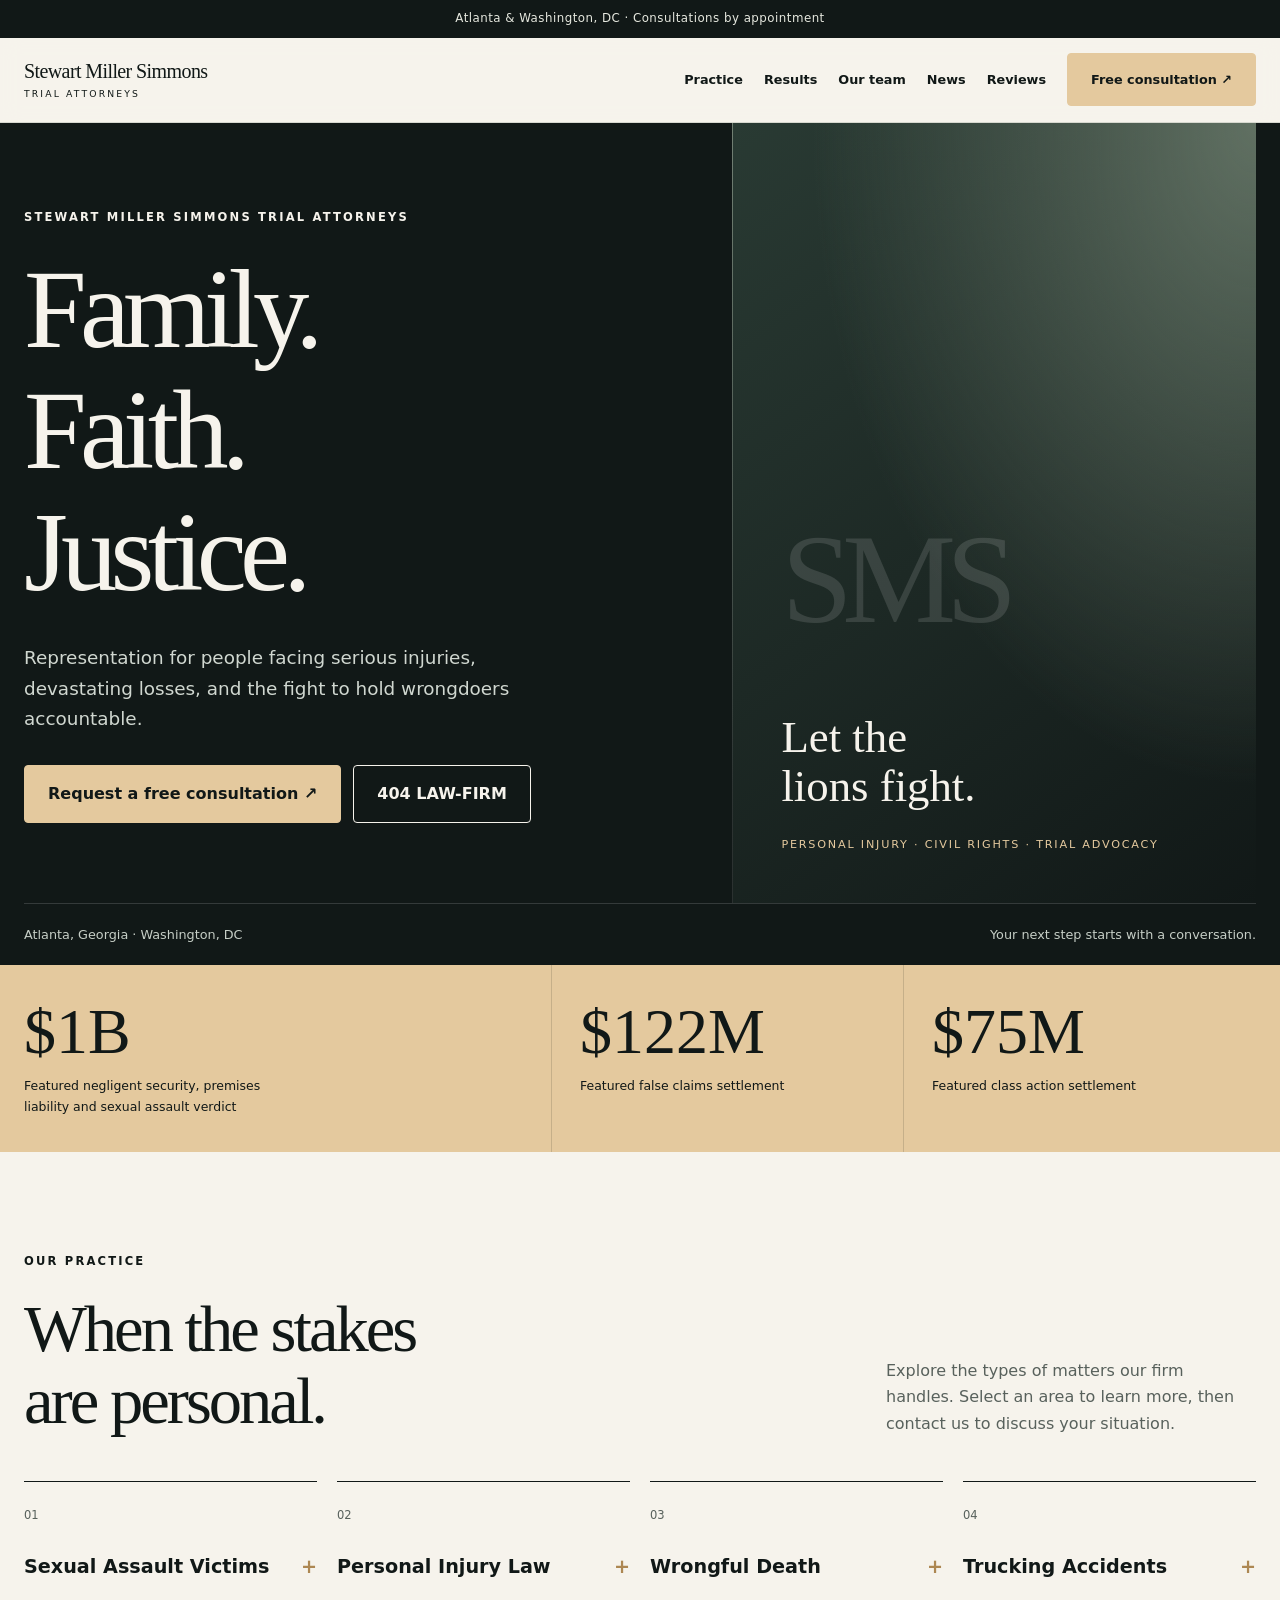
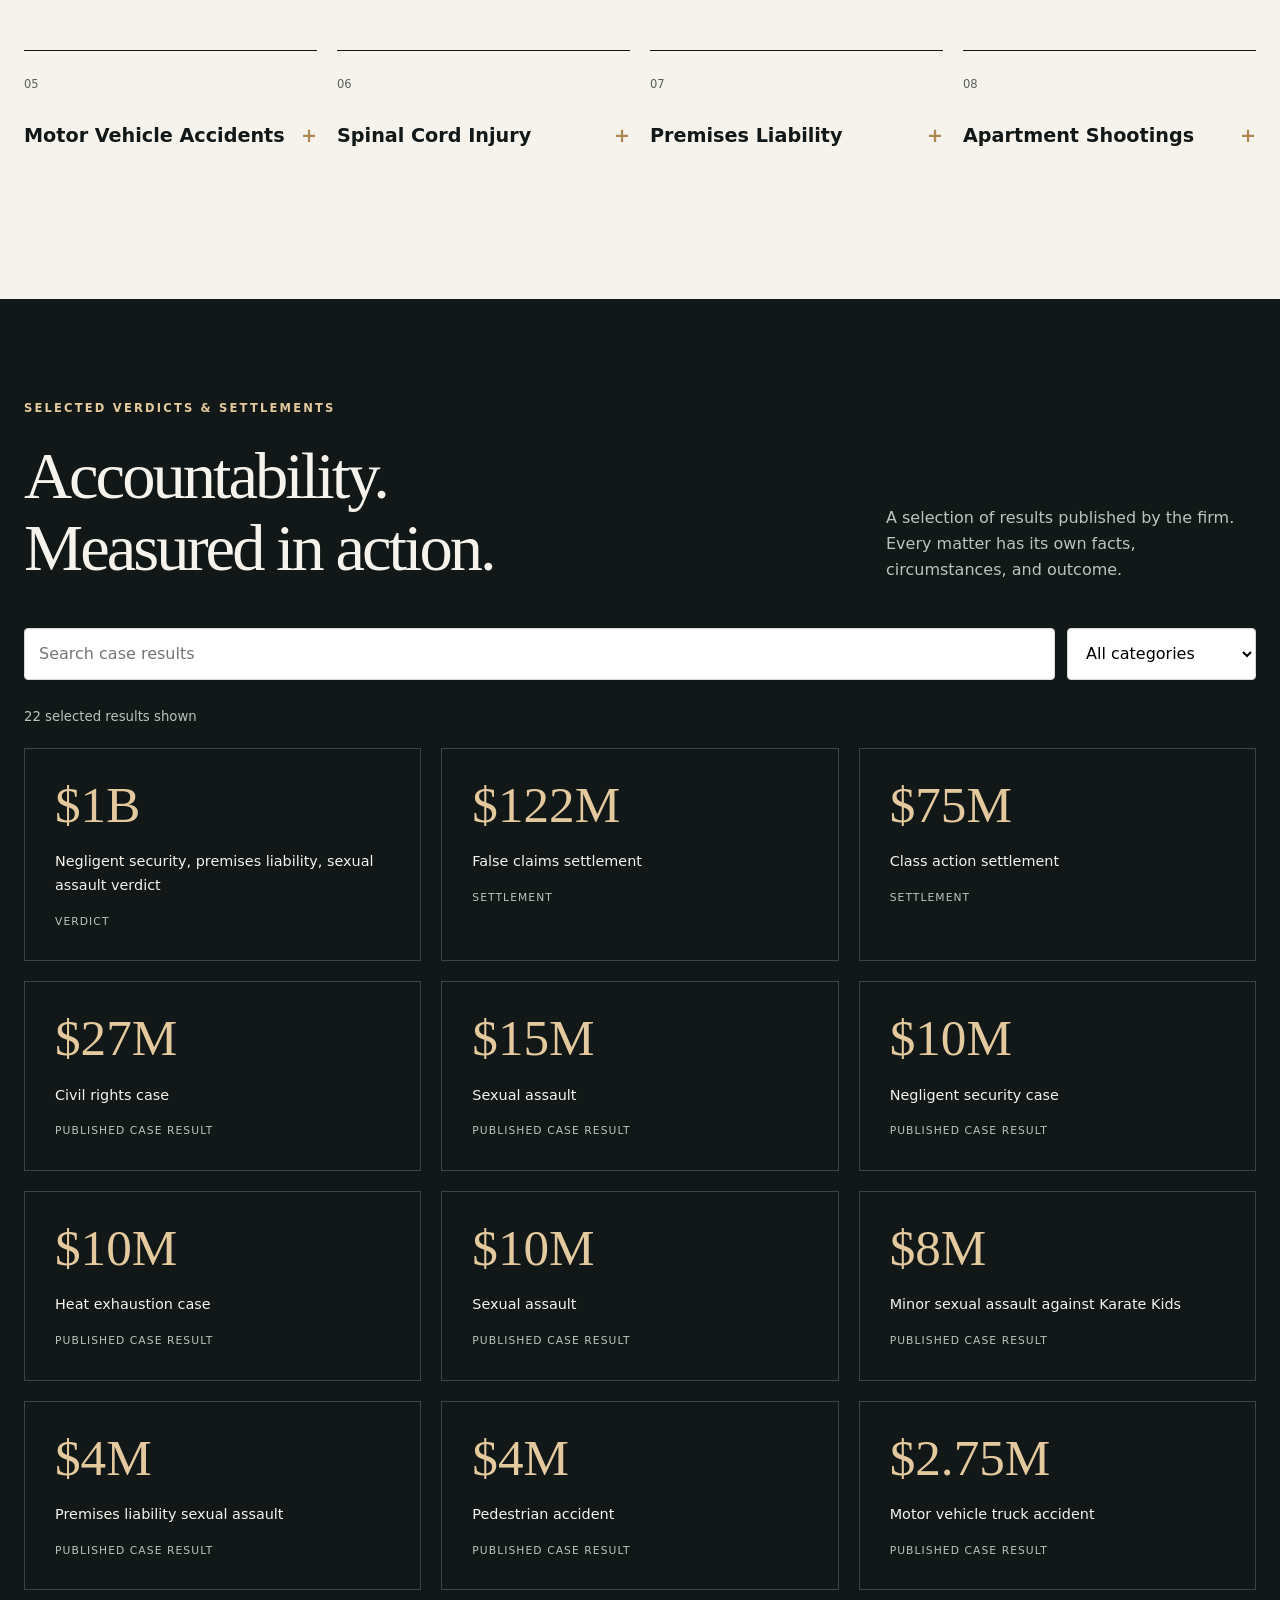
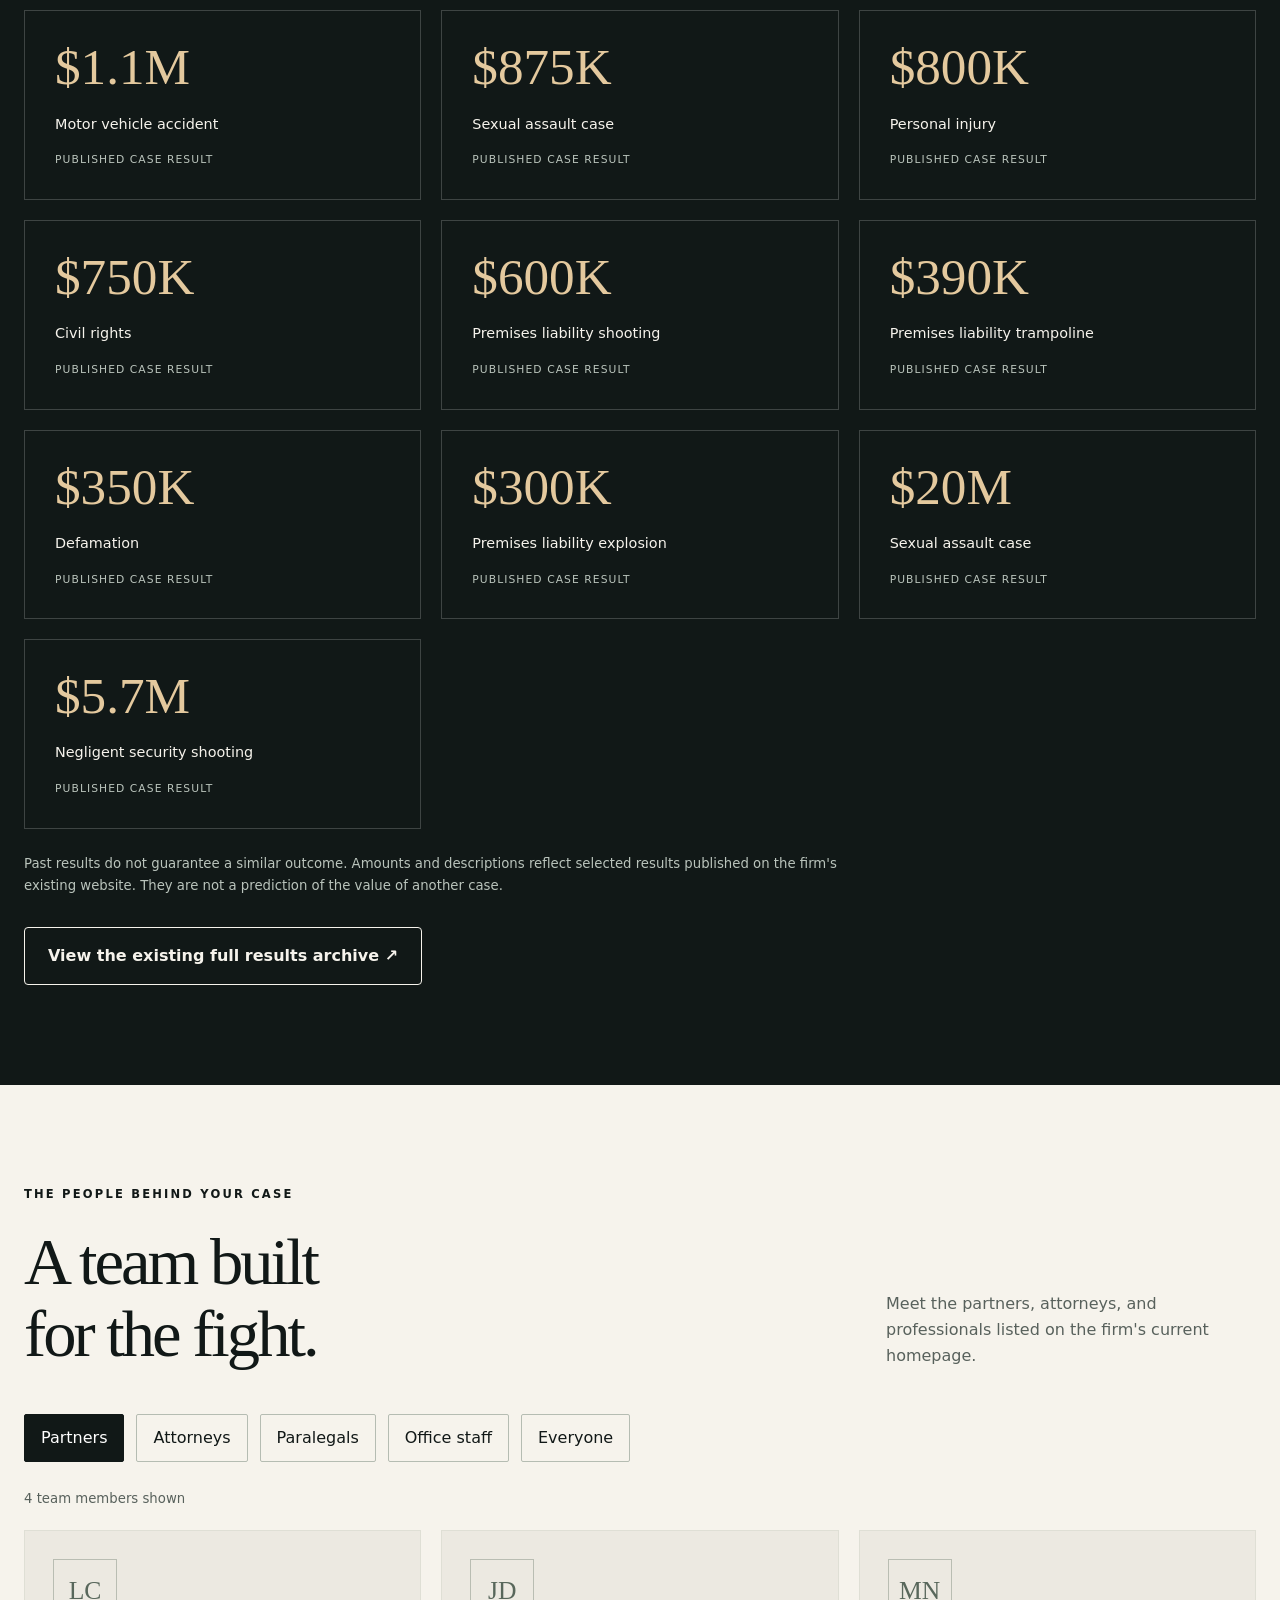
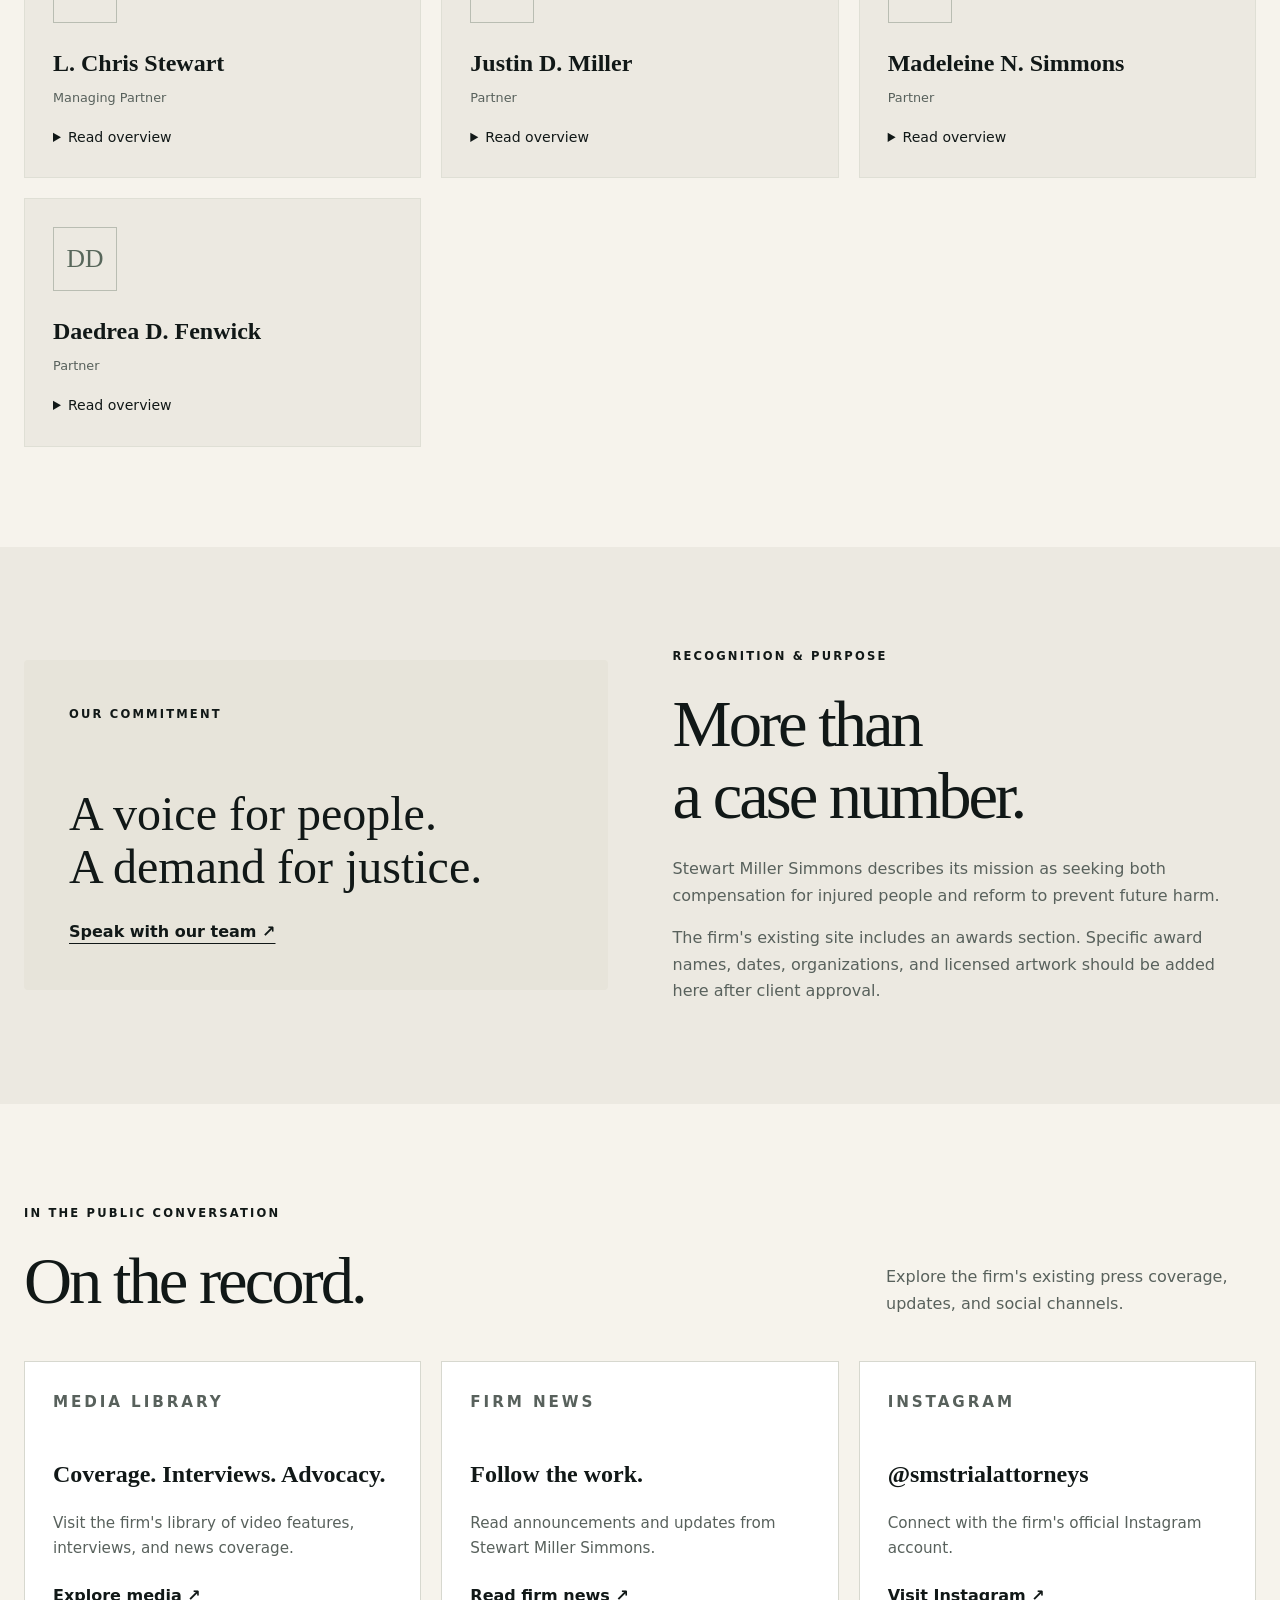
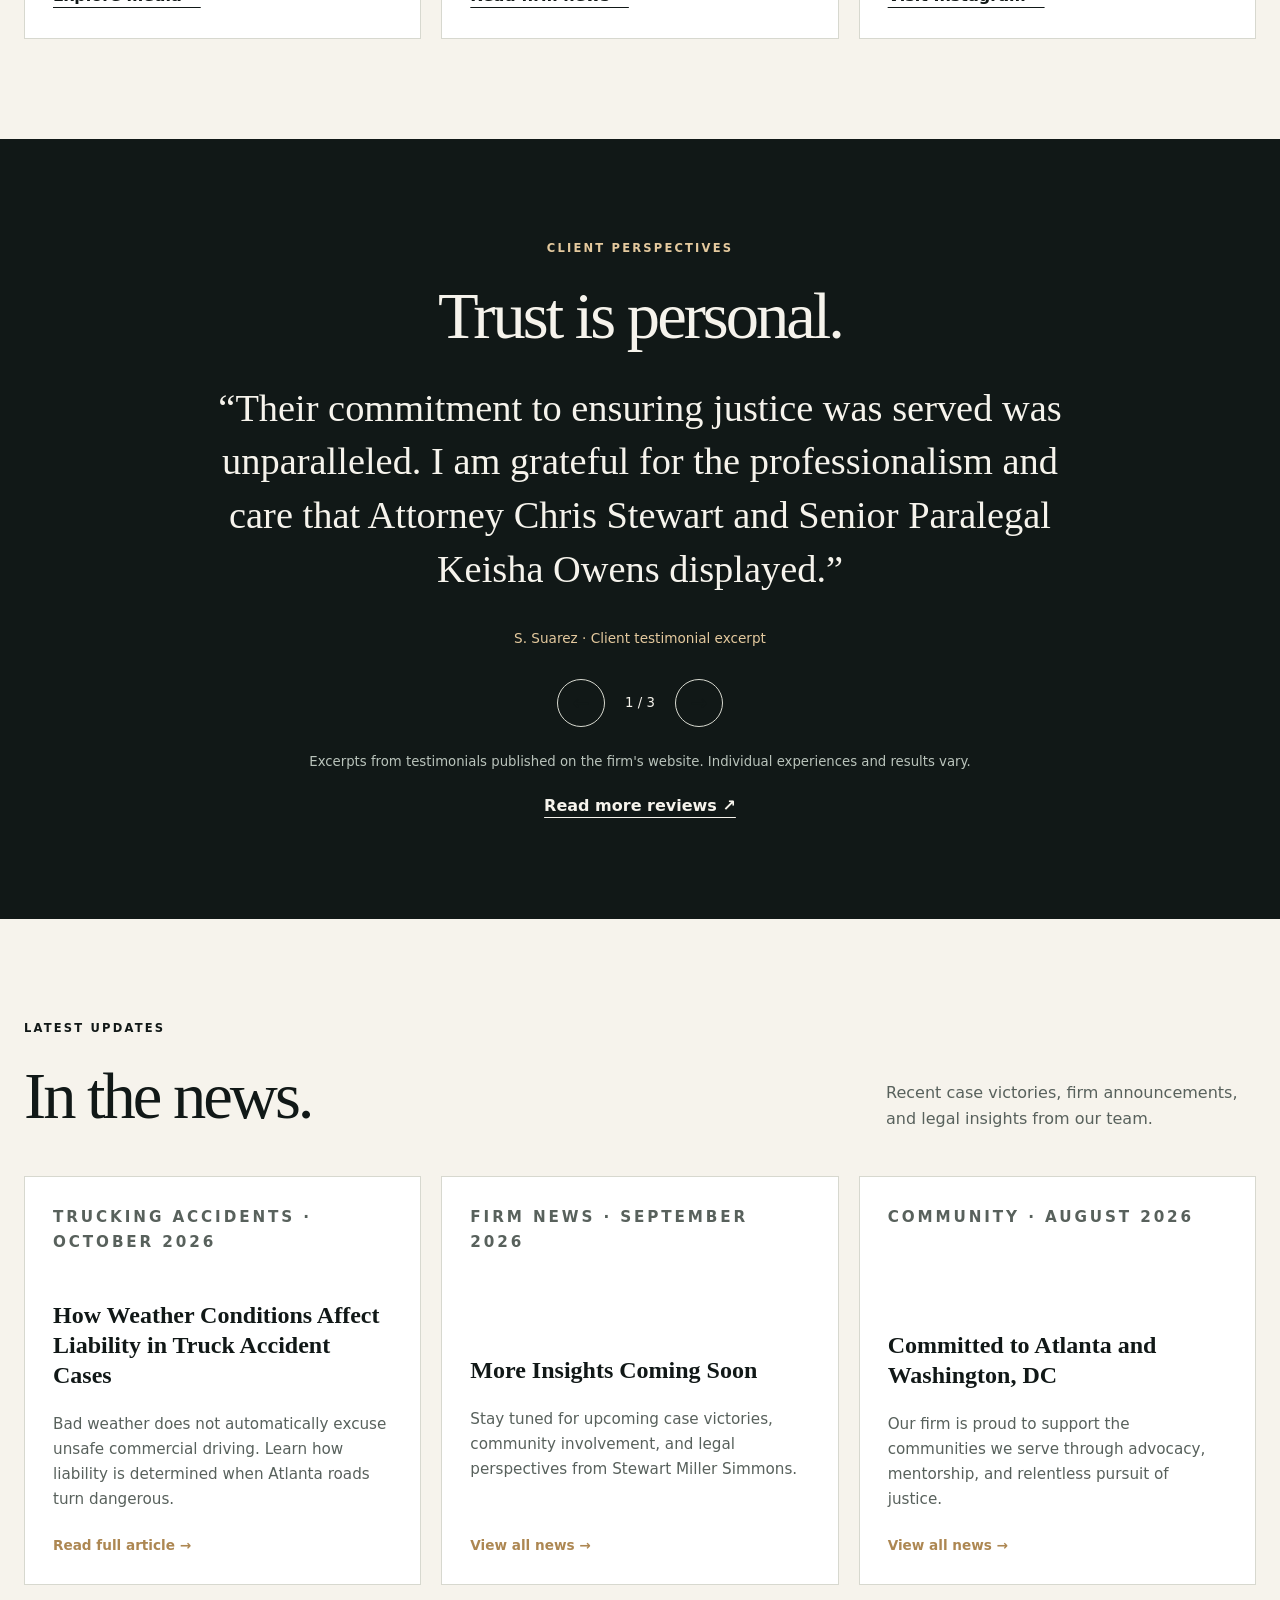
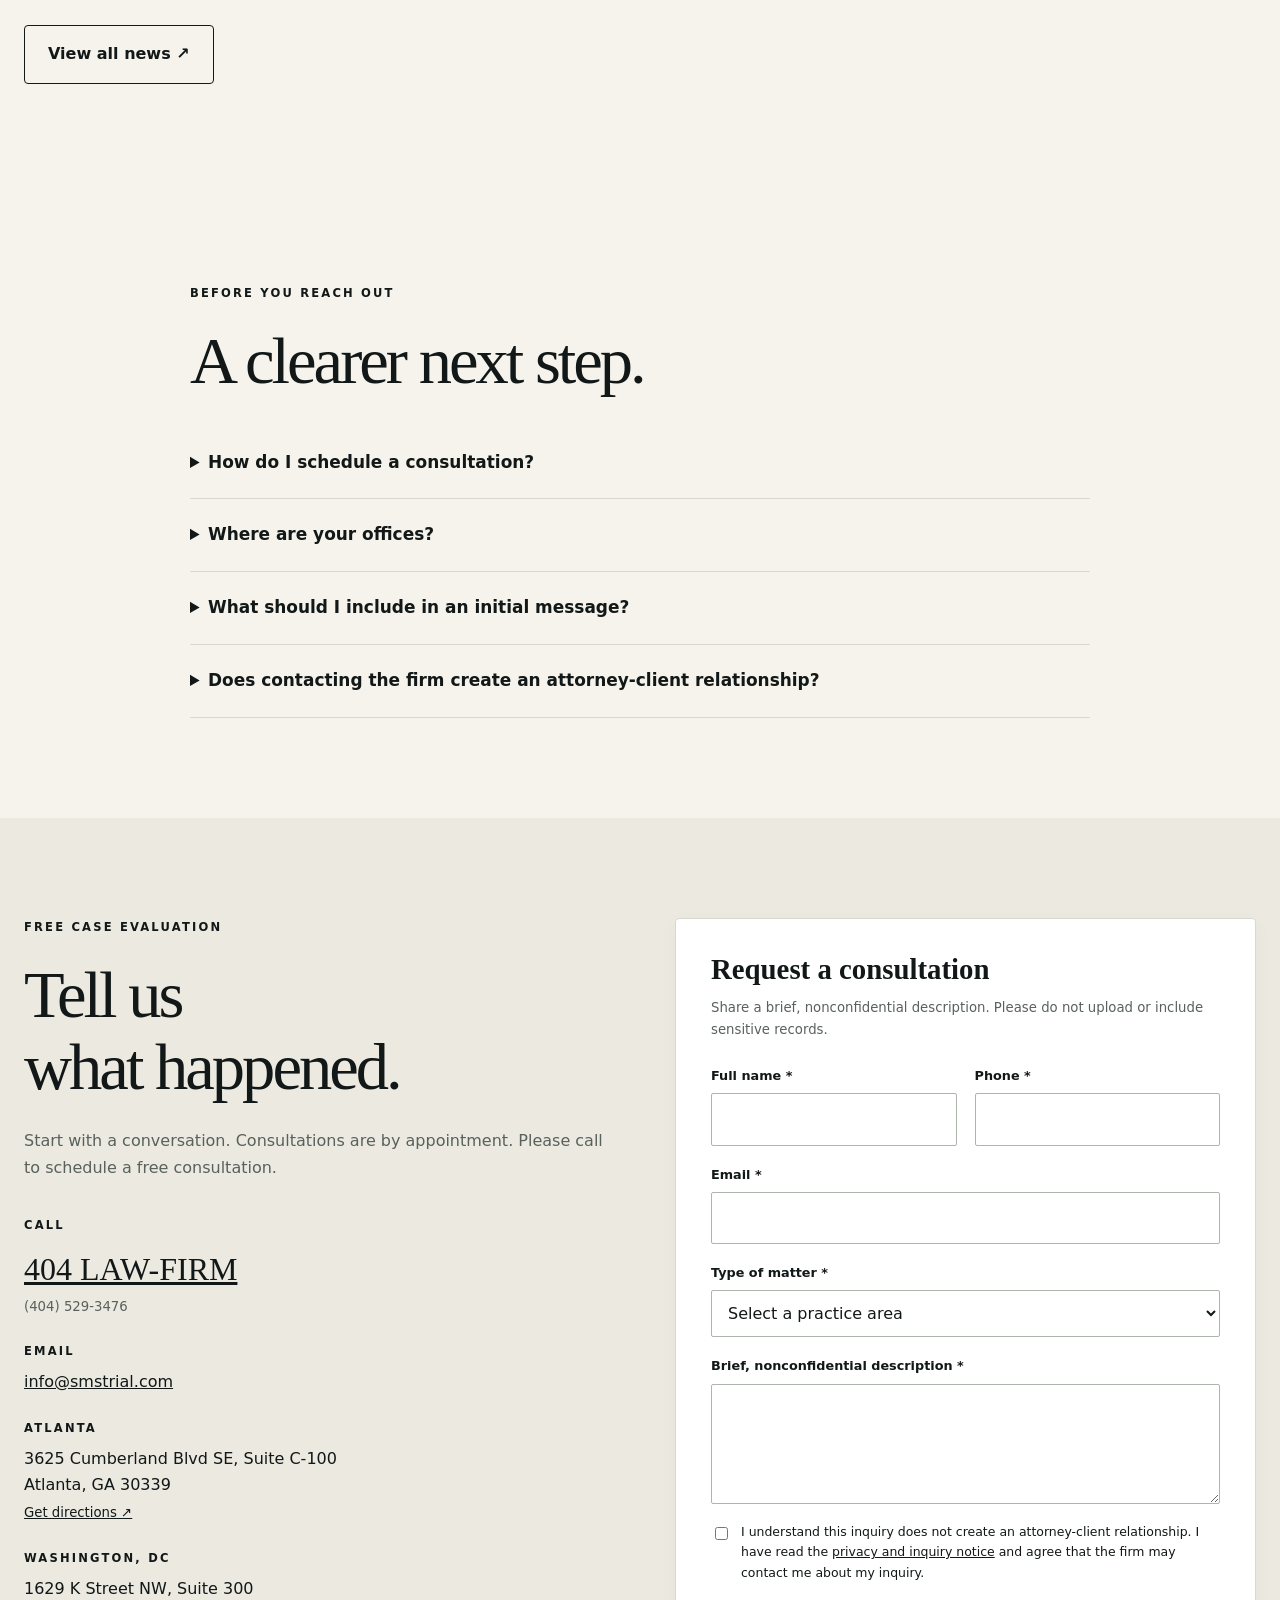
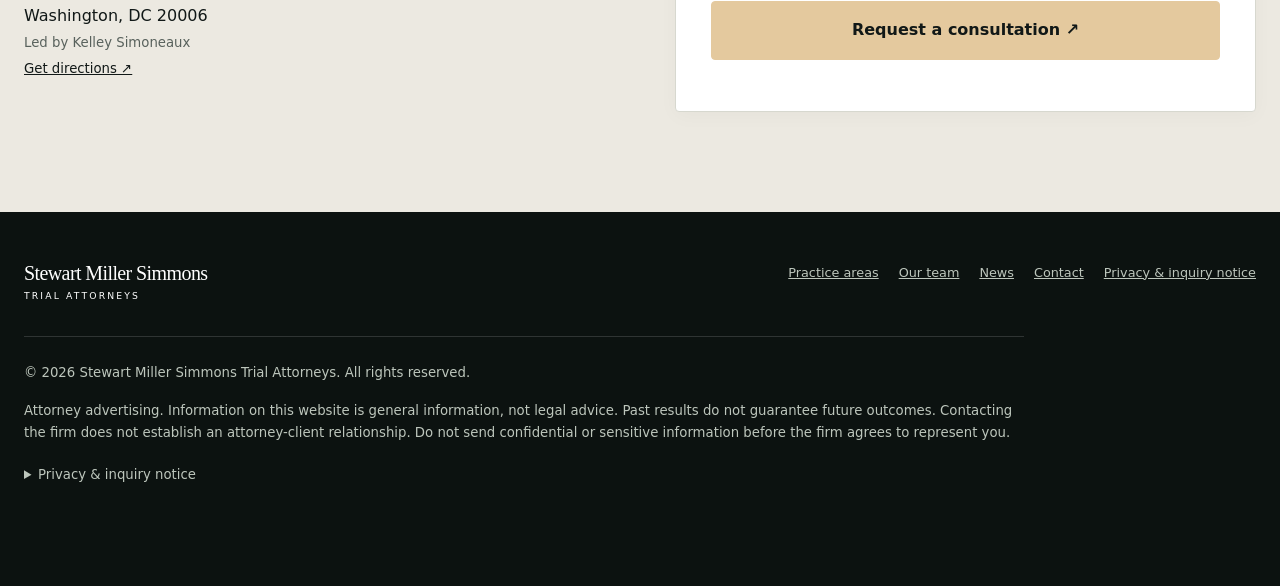
==== commit 82edb6ca: "Update index.html" ====
--- a/index.html
+++ b/index.html
@@ -209,10 +209,11 @@
 .editorial-block .serif{font-size:3rem;line-height:1.1}
 .media-grid{grid-template-columns:repeat(3,1fr)}
 .media-card{border:1px solid var(--line);padding:28px;display:flex;
-  flex-direction:column;align-items:flex-start;gap:22px;transition:border-color 0.3s}
-.media-card:hover{border-color:var(--gold)}
-.media-card h3{font-family:Georgia,serif;font-size:1.7rem}
-.media-card p{color:var(--muted);font-size:.9rem;flex:1}
+  flex-direction:column;align-items:flex-start;gap:22px;transition:border-color 0.3s;
+  text-decoration:none; color:inherit; background: white;}
+.media-card:hover{border-color:var(--gold); transform:translateY(-4px); box-shadow:0 10px 30px rgba(0,0,0,0.05)}
+.media-card h3{font-family:Georgia,serif;font-size:1.5rem; line-height: 1.25;}
+.media-card p{color:var(--muted);font-size:.95rem;flex:1}
 .review-shell{max-width:900px;margin:auto;text-align:center}
 blockquote{font-family:Georgia,serif;font-size:clamp(1.6rem,3vw,2.6rem);
   line-height:1.4;margin:30px 0}
@@ -273,6 +274,8 @@
   .editorial-block { background: #1c2926; }
   .review-controls button { color: #f6f3ec; border-color: #3a4542; }
   .review-controls button:hover { background: #f6f3ec; color: #111817; }
+  .media-card { background: #1c2926; border-color: #2a3330; }
+  .media-card p { color: #9ca3af; }
 }
 
 @media(min-width:1500px){.hero-grid{min-height:740px}}
@@ -362,7 +365,7 @@
       <a href="#practice">Practice</a>
       <a href="#results">Results</a>
       <a href="#team">Our team</a>
-      <a href="#media">Media</a>
+      <a href="/blog.html">News</a>
       <a href="#reviews">Reviews</a>
       <a class="btn gold" href="#contact">Free consultation ↗</a>
     </nav>
@@ -574,6 +577,52 @@
         href="https://smstrial.com/reviews/">Read more reviews ↗</a>
     </div>
   </section>
+
+  <!-- LATEST NEWS SECTION -->
+  <section class="section" id="news">
+    <div class="wrap">
+      <div class="section-head">
+        <div>
+          <p class="eyebrow">Latest updates</p>
+          <h2>In the news.</h2>
+        </div>
+        <p class="muted">
+          Recent case victories, firm announcements, and legal insights from our team.
+        </p>
+      </div>
+      <div class="grid media-grid">
+        
+        <!-- BLOG POST 1 (NEWEST) -->
+        <a class="media-card" href="/blog/weather-truck-accident-liability.html">
+          <p class="eyebrow">Trucking Accidents · October 2026</p>
+          <h3>How Weather Conditions Affect Liability in Truck Accident Cases</h3>
+          <p>Bad weather does not automatically excuse unsafe commercial driving. Learn how liability is determined when Atlanta roads turn dangerous.</p>
+          <span class="read-more" style="color:var(--gold);font-weight:600;font-size:.85rem">Read full article →</span>
+        </a>
+
+        <!-- BLOG POST 2 (Placeholder for future) -->
+        <a class="media-card" href="/blog.html">
+          <p class="eyebrow">Firm News · September 2026</p>
+          <h3>More Insights Coming Soon</h3>
+          <p>Stay tuned for upcoming case victories, community involvement, and legal perspectives from Stewart Miller Simmons.</p>
+          <span class="read-more" style="color:var(--gold);font-weight:600;font-size:.85rem">View all news →</span>
+        </a>
+
+        <!-- BLOG POST 3 (Placeholder for future) -->
+        <a class="media-card" href="/blog.html">
+          <p class="eyebrow">Community · August 2026</p>
+          <h3>Committed to Atlanta and Washington, DC</h3>
+          <p>Our firm is proud to support the communities we serve through advocacy, mentorship, and relentless pursuit of justice.</p>
+          <span class="read-more" style="color:var(--gold);font-weight:600;font-size:.85rem">View all news →</span>
+        </a>
+
+      </div>
+      <div class="actions" style="margin-top:40px">
+        <a class="btn outline" href="/blog.html">View all news ↗</a>
+      </div>
+    </div>
+  </section>
+  <!-- END LATEST NEWS SECTION -->
 
   <section class="section">
     <div class="wrap faq">
@@ -717,6 +766,7 @@
       <nav class="footer-links" aria-label="Footer navigation">
         <a href="#practice">Practice areas</a>
         <a href="#team">Our team</a>
+        <a href="/blog.html">News</a>
         <a href="#contact">Contact</a>
         <a href="#privacy">Privacy & inquiry notice</a>
       </nav>
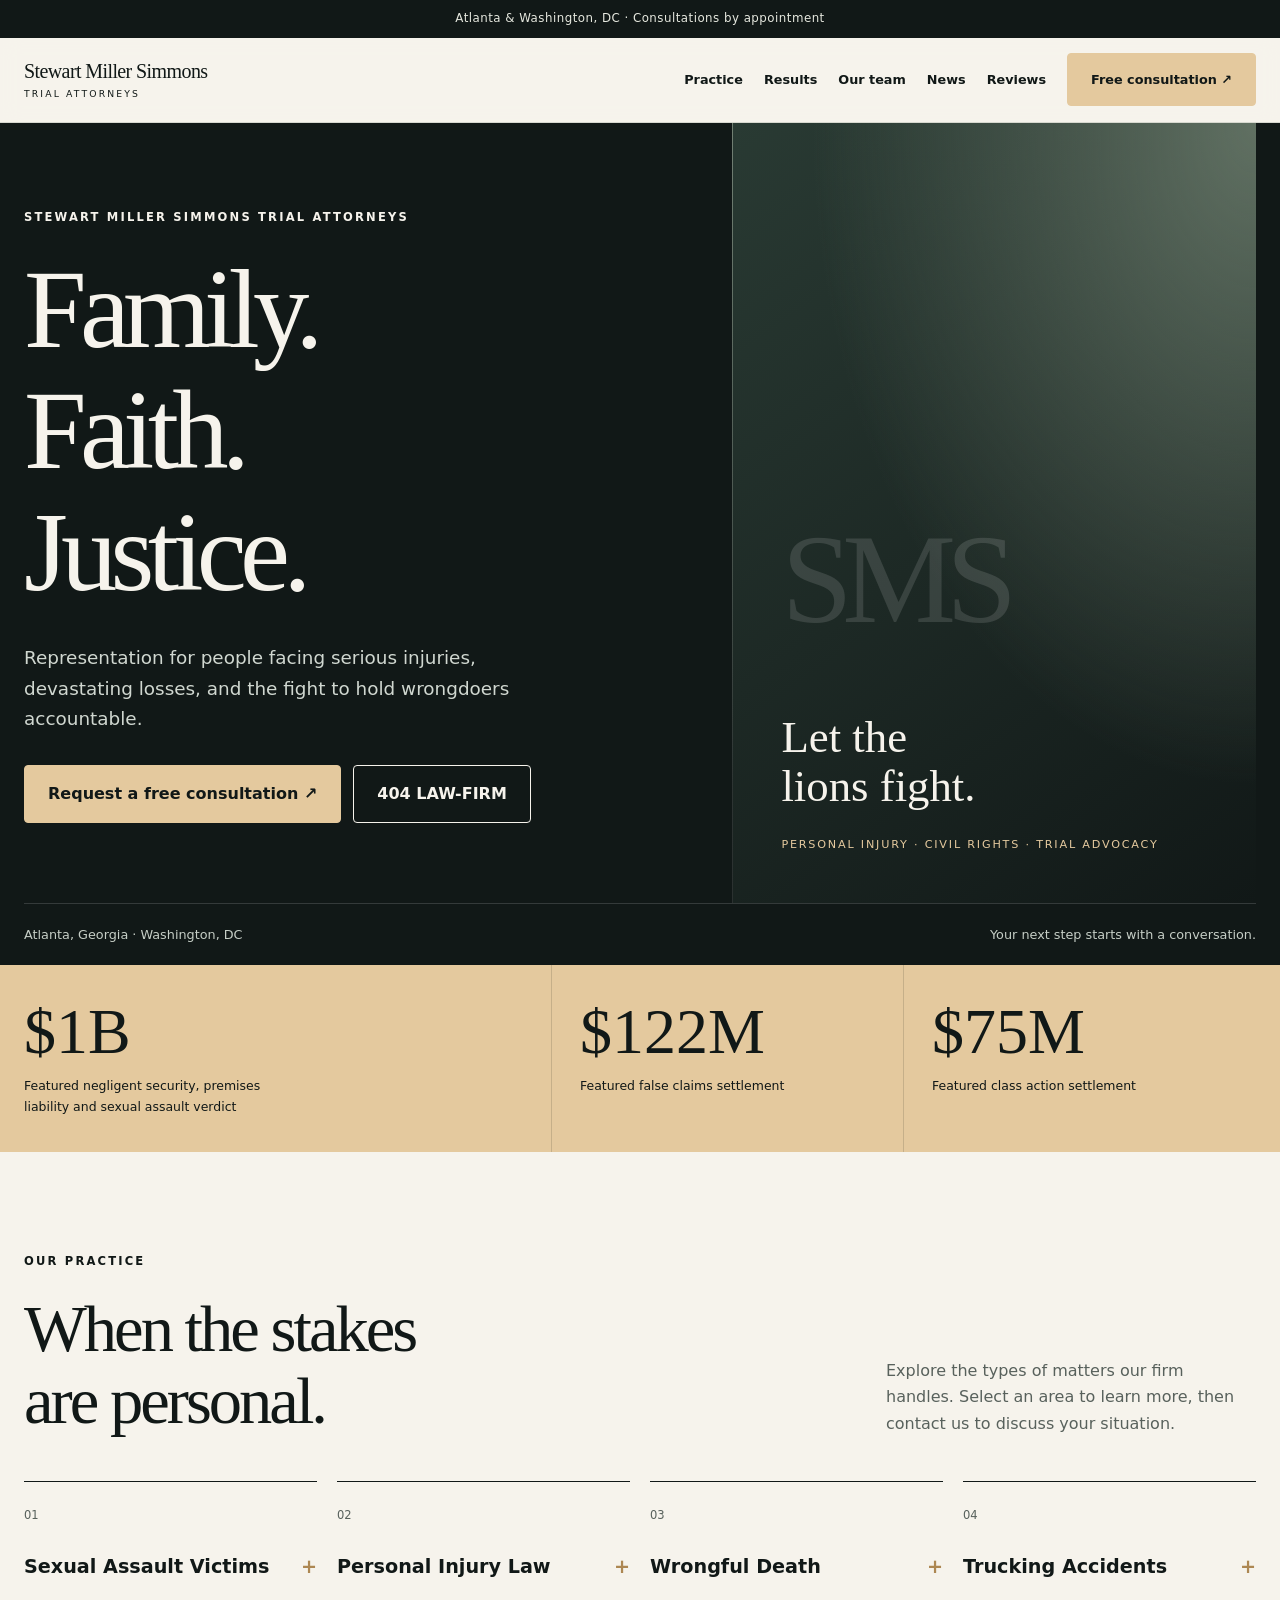
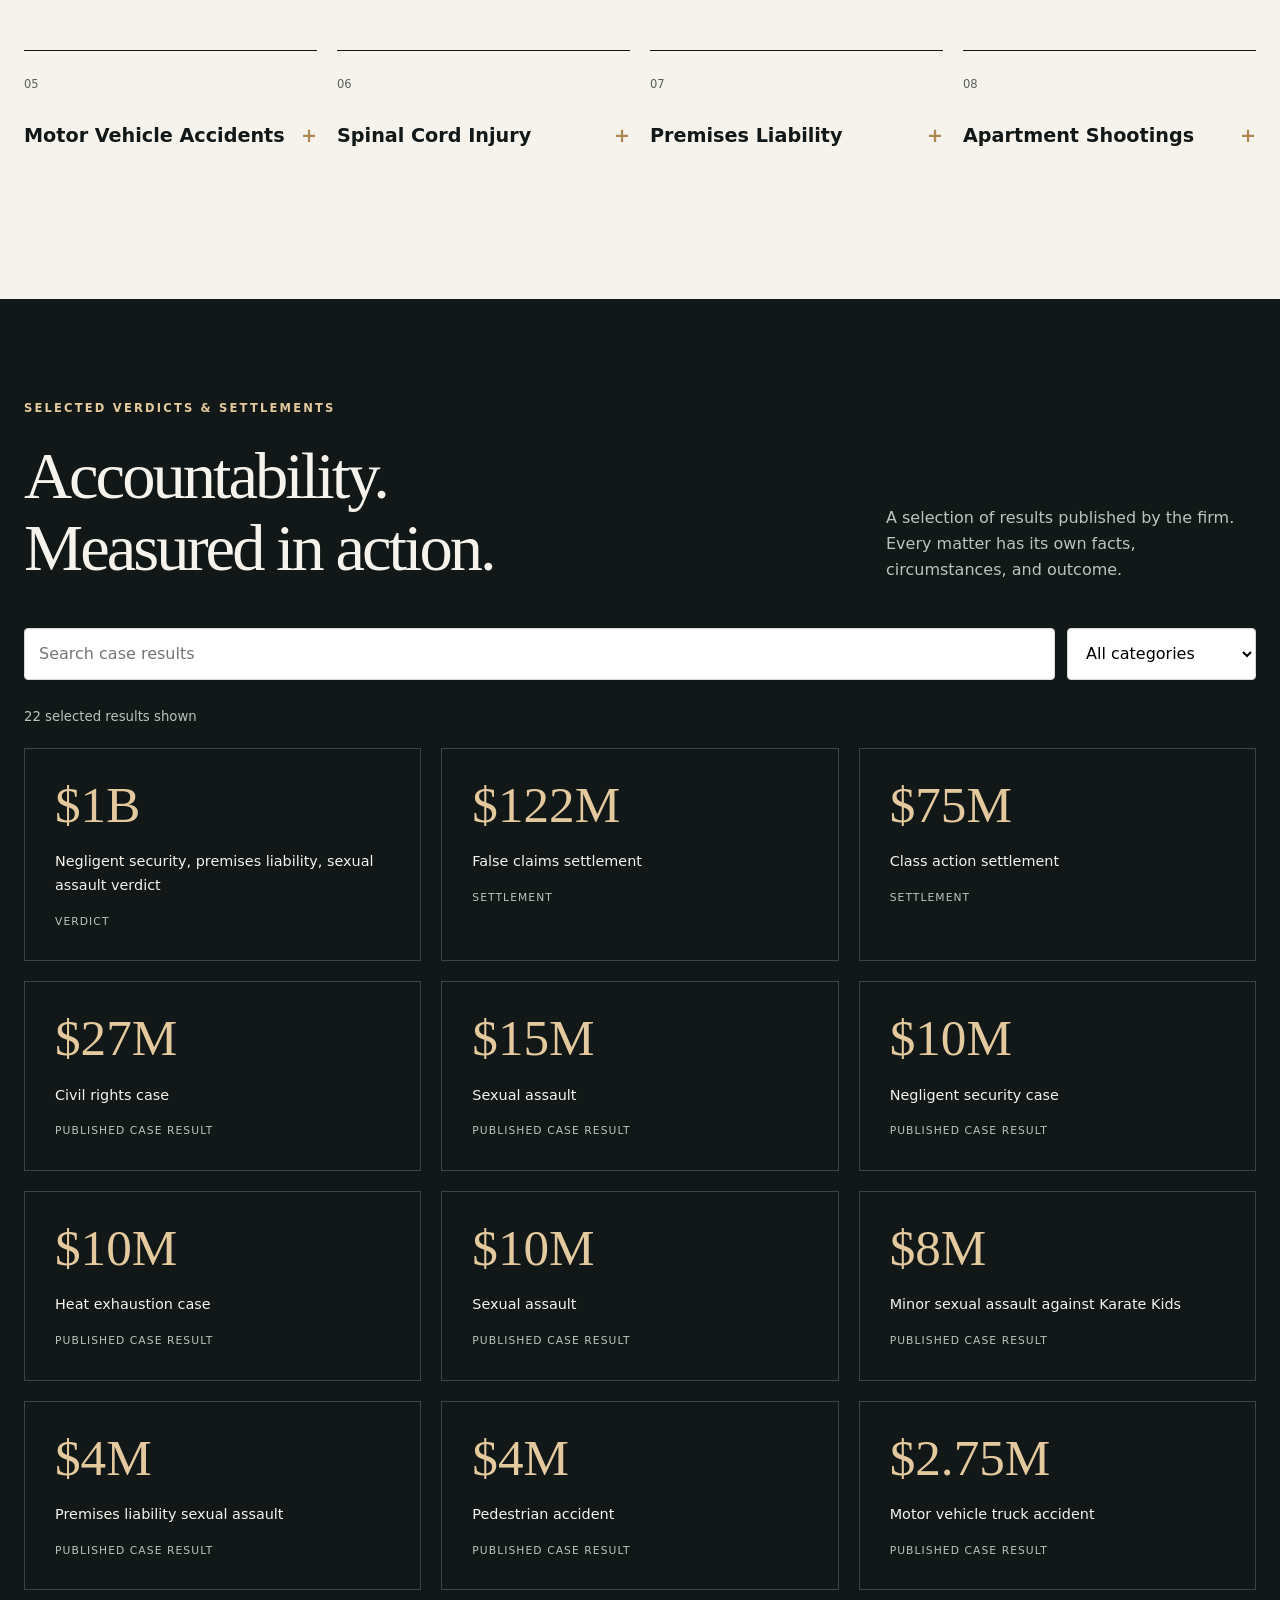
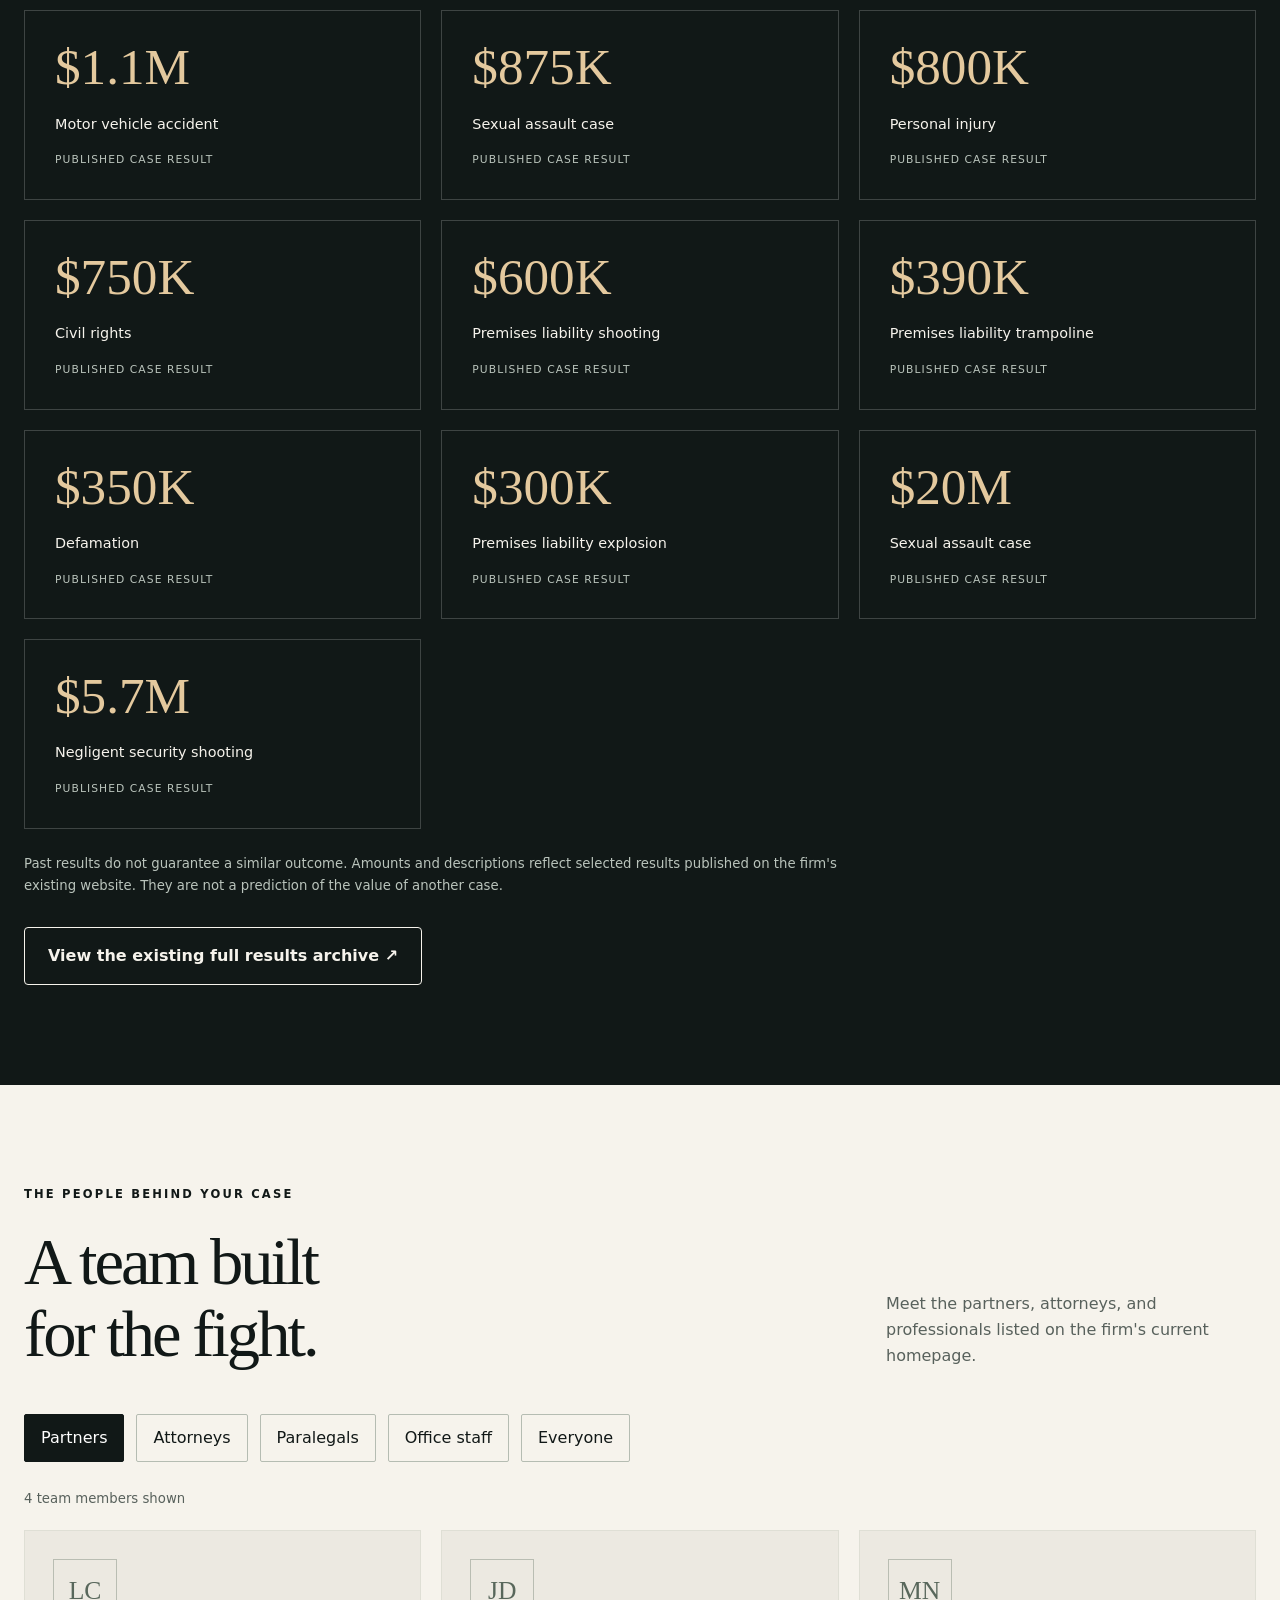
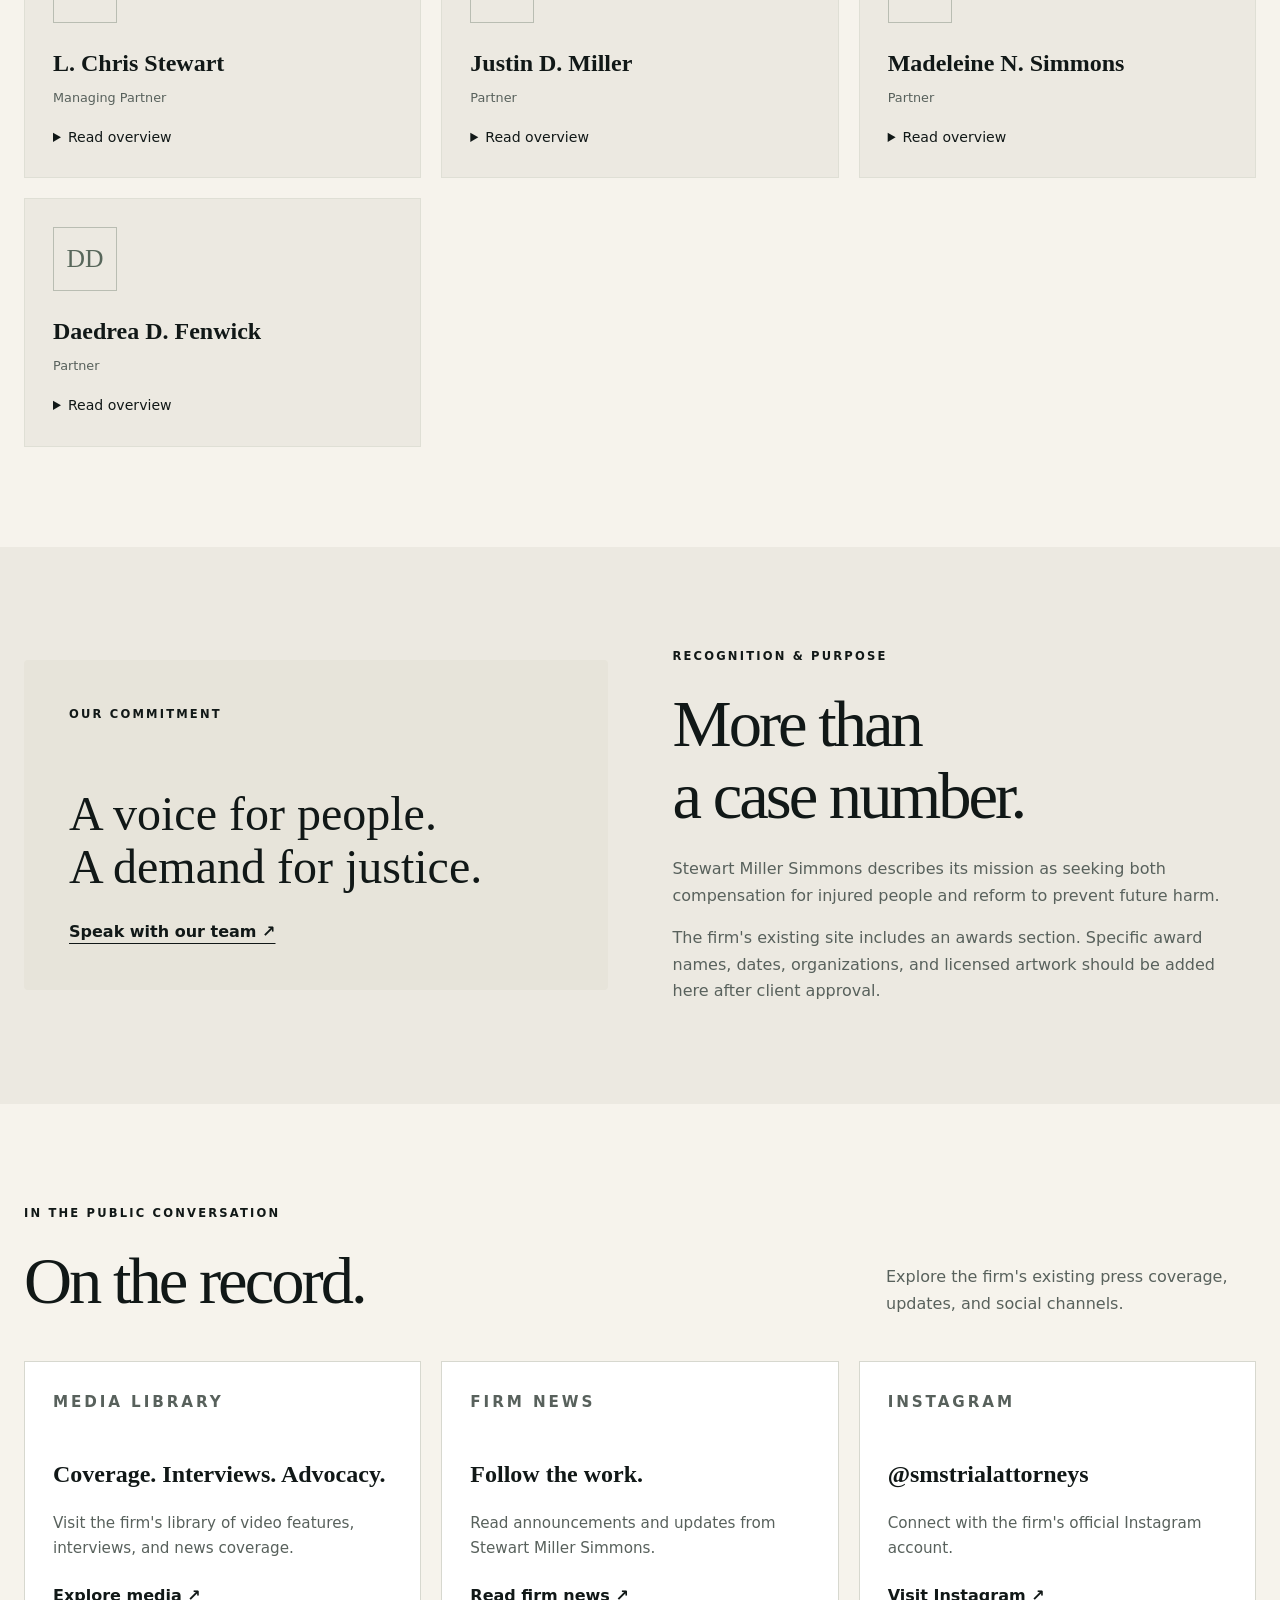
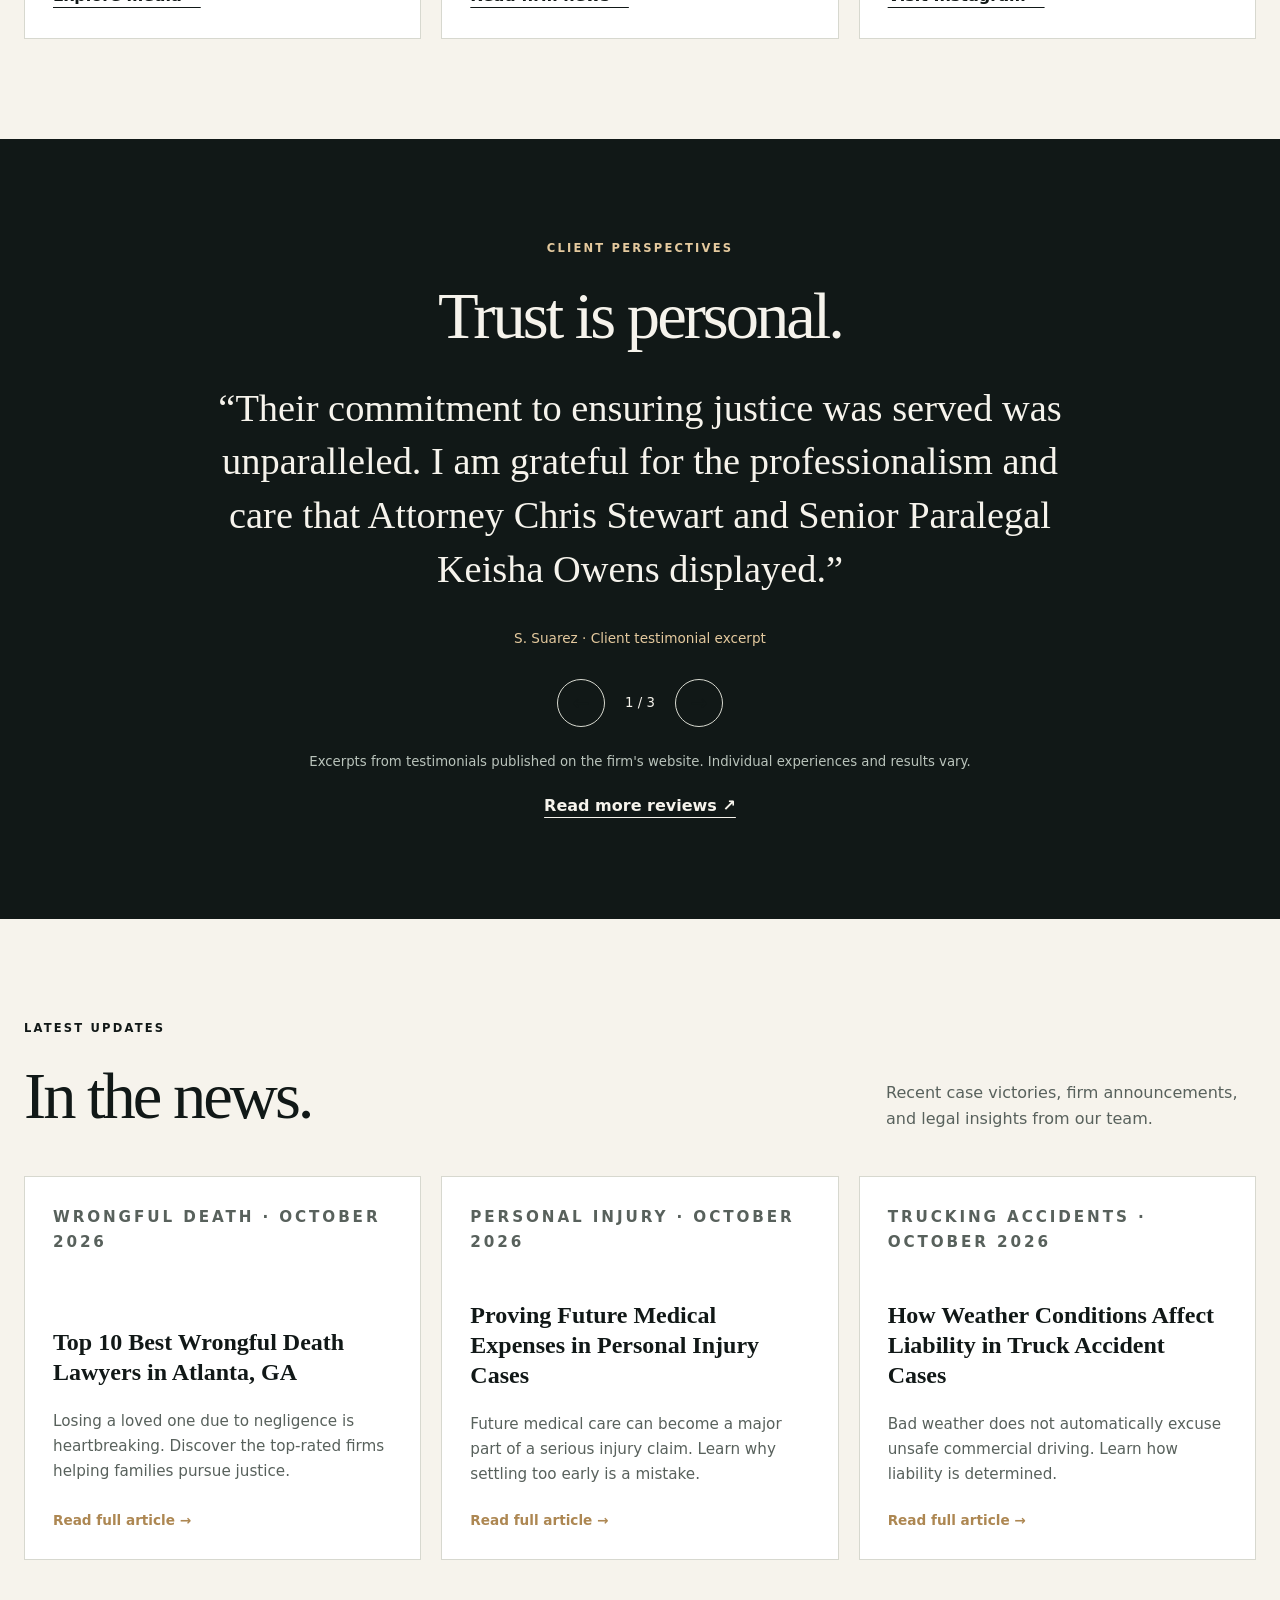
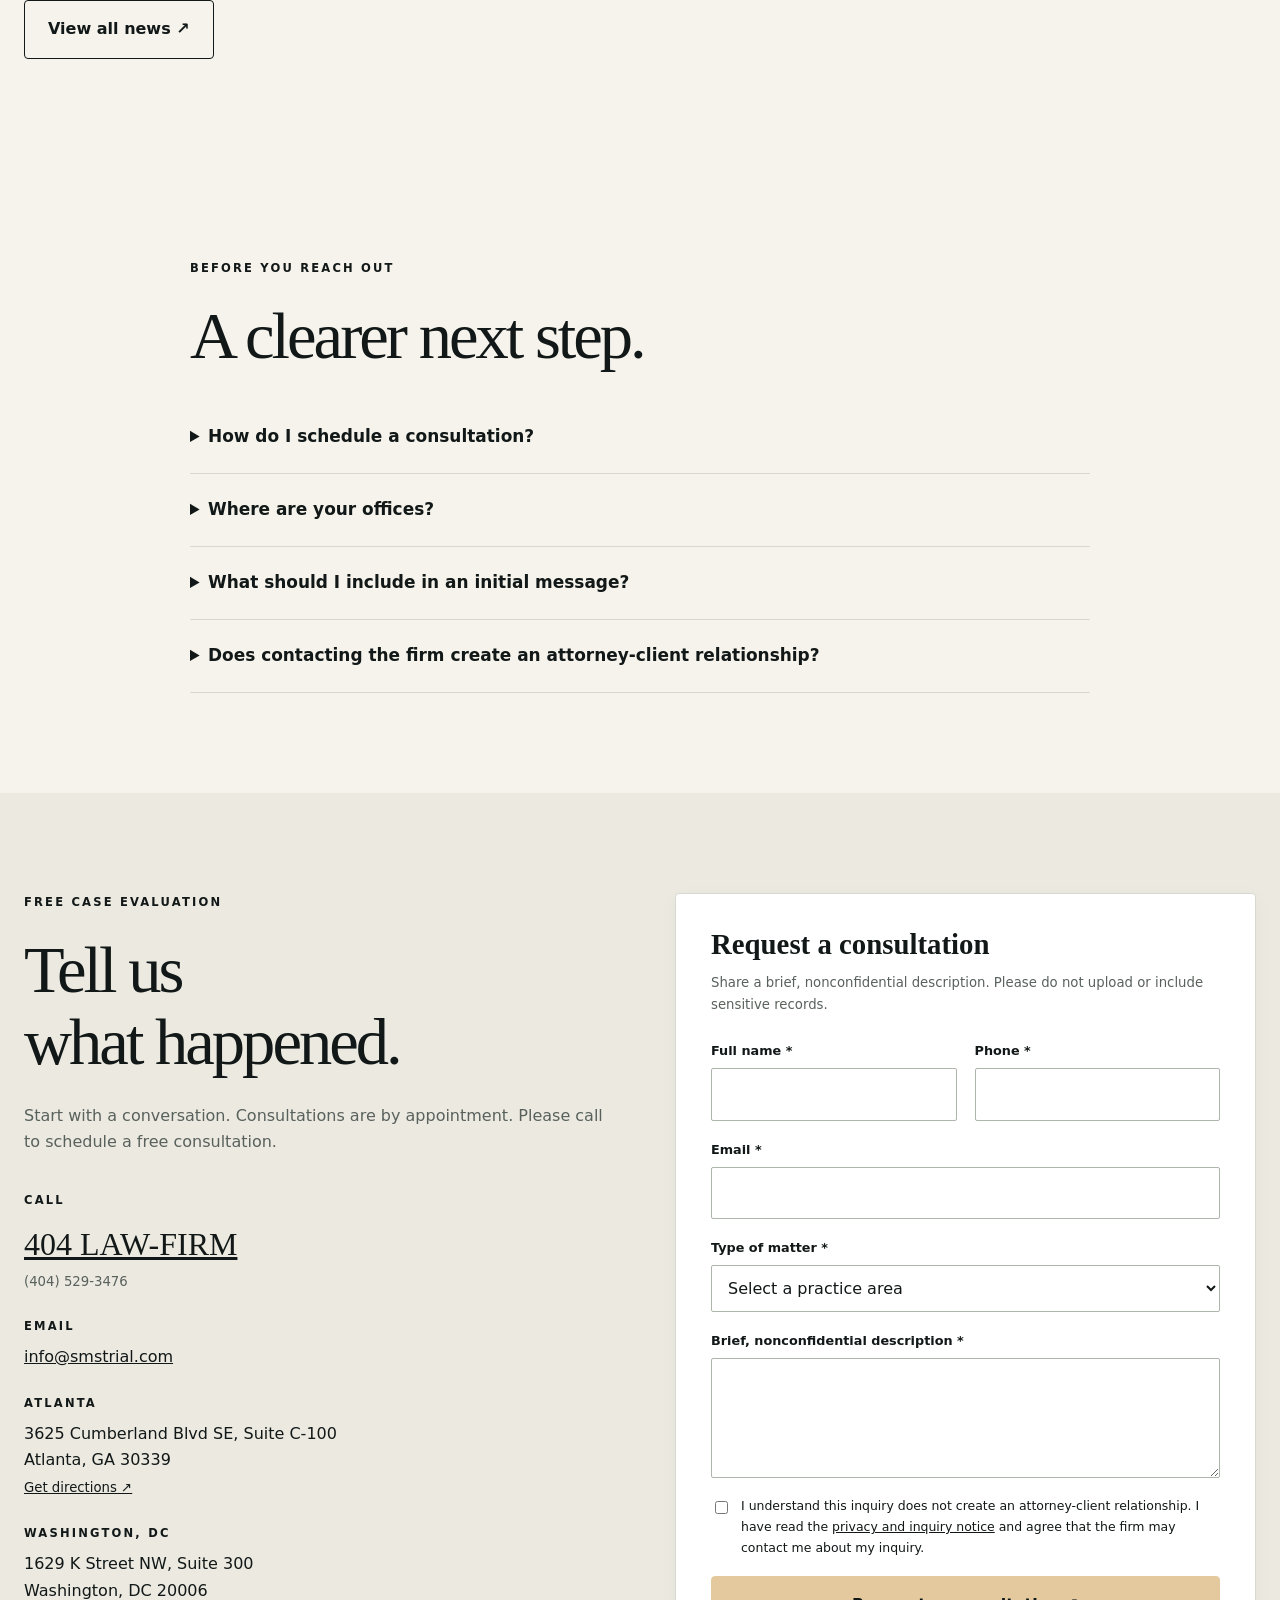
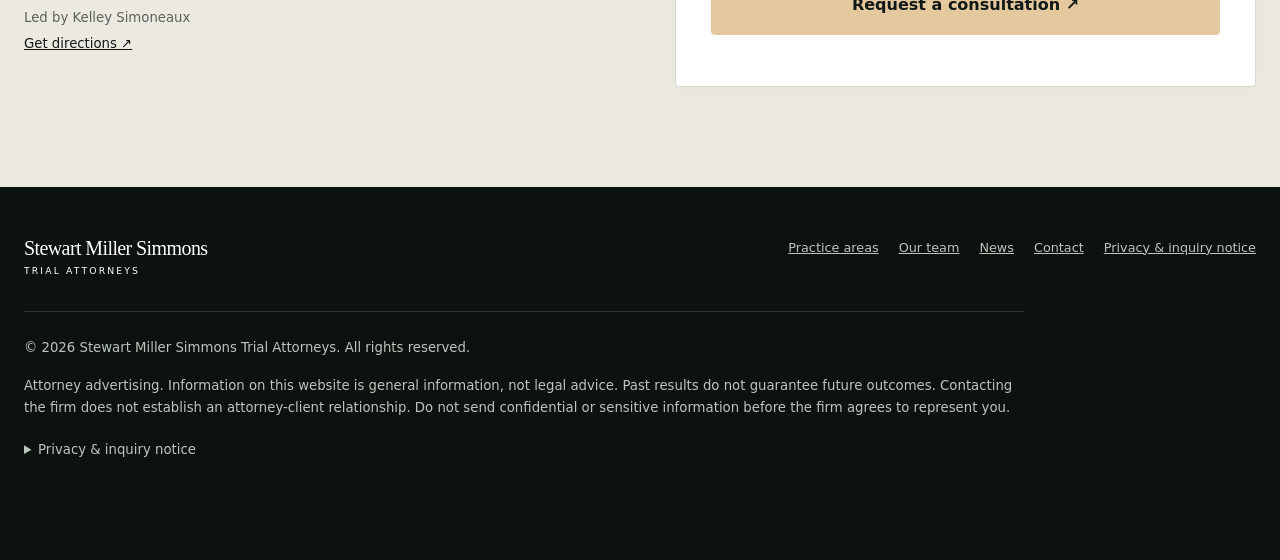
==== commit 6418c2e2: "Update print statement from 'Hello' to 'Goodbye'" ====
--- a/index.html
+++ b/index.html
@@ -5,7 +5,7 @@
 <meta name="viewport" content="width=device-width, initial-scale=1">
 <meta name="theme-color" content="#111817">
 <title>Stewart Miller Simmons | Award-Winning Personal Injury Trial Attorneys</title>
-<meta name="description" content="Stewart Miller Simmons Trial Attorneys. Top-rated personal injury representation with offices in Atlanta and Washington, DC. Over $1B recovered. Request a free consultation.">
+<meta name="description" content="Top-rated personal injury representation with offices in Atlanta and Washington, DC. Over $1B recovered. Request a free consultation.">
 
 <!-- Open Graph / Social Media -->
 <meta property="og:type" content="website">
@@ -85,7 +85,6 @@
 
 .wrap{width:min(calc(100% - 48px),var(--max));margin:auto}
 .section{padding:100px 0;
-  /* Native CSS Scroll-Driven Animation */
   animation: fade-up 0.8s var(--ease) both;
   animation-timeline: view();
   animation-range: entry 10% cover 30%;
@@ -155,7 +154,7 @@
 .metric:first-child{padding-left:0}
 .metric:last-child{border-right:0}
 .metric-value{font-family:Georgia,serif;font-size:clamp(2.8rem,5vw,4.6rem);line-height:1;
-  font-variant-numeric: tabular-nums; /* Premium financial alignment */}
+  font-variant-numeric: tabular-nums;}
 .metric-label{font-size:.78rem;margin-top:12px;max-width:240px}
 .grid{display:grid;gap:20px}
 .practice-grid{grid-template-columns:repeat(4,1fr)}
@@ -259,7 +258,7 @@
 .mobile-actions{display:none}
 .empty{padding:30px 0}
 
-/* System Dark Mode Support (Premium Touch) */
+/* System Dark Mode Support */
 @media (prefers-color-scheme: dark) {
   :root {
     --paper: #0f1211;
@@ -365,7 +364,7 @@
       <a href="#practice">Practice</a>
       <a href="#results">Results</a>
       <a href="#team">Our team</a>
-      <a href="/blog.html">News</a>
+      <a href="#news">News</a>
       <a href="#reviews">Reviews</a>
       <a class="btn gold" href="#contact">Free consultation ↗</a>
     </nav>
@@ -592,33 +591,33 @@
       </div>
       <div class="grid media-grid">
         
-        <!-- BLOG POST 1 (NEWEST) -->
-        <a class="media-card" href="/blog/weather-truck-accident-liability.html">
+        <!-- BLOG POST 1 -->
+        <a class="media-card" href="#news">
+          <p class="eyebrow">Wrongful Death · October 2026</p>
+          <h3>Top 10 Best Wrongful Death Lawyers in Atlanta, GA</h3>
+          <p>Losing a loved one due to negligence is heartbreaking. Discover the top-rated firms helping families pursue justice.</p>
+          <span class="read-more" style="color:var(--gold);font-weight:600;font-size:.85rem">Read full article →</span>
+        </a>
+
+        <!-- BLOG POST 2 -->
+        <a class="media-card" href="#news">
+          <p class="eyebrow">Personal Injury · October 2026</p>
+          <h3>Proving Future Medical Expenses in Personal Injury Cases</h3>
+          <p>Future medical care can become a major part of a serious injury claim. Learn why settling too early is a mistake.</p>
+          <span class="read-more" style="color:var(--gold);font-weight:600;font-size:.85rem">Read full article →</span>
+        </a>
+
+        <!-- BLOG POST 3 -->
+        <a class="media-card" href="#news">
           <p class="eyebrow">Trucking Accidents · October 2026</p>
           <h3>How Weather Conditions Affect Liability in Truck Accident Cases</h3>
-          <p>Bad weather does not automatically excuse unsafe commercial driving. Learn how liability is determined when Atlanta roads turn dangerous.</p>
+          <p>Bad weather does not automatically excuse unsafe commercial driving. Learn how liability is determined.</p>
           <span class="read-more" style="color:var(--gold);font-weight:600;font-size:.85rem">Read full article →</span>
         </a>
 
-        <!-- BLOG POST 2 (Placeholder for future) -->
-        <a class="media-card" href="/blog.html">
-          <p class="eyebrow">Firm News · September 2026</p>
-          <h3>More Insights Coming Soon</h3>
-          <p>Stay tuned for upcoming case victories, community involvement, and legal perspectives from Stewart Miller Simmons.</p>
-          <span class="read-more" style="color:var(--gold);font-weight:600;font-size:.85rem">View all news →</span>
-        </a>
-
-        <!-- BLOG POST 3 (Placeholder for future) -->
-        <a class="media-card" href="/blog.html">
-          <p class="eyebrow">Community · August 2026</p>
-          <h3>Committed to Atlanta and Washington, DC</h3>
-          <p>Our firm is proud to support the communities we serve through advocacy, mentorship, and relentless pursuit of justice.</p>
-          <span class="read-more" style="color:var(--gold);font-weight:600;font-size:.85rem">View all news →</span>
-        </a>
-
       </div>
       <div class="actions" style="margin-top:40px">
-        <a class="btn outline" href="/blog.html">View all news ↗</a>
+        <a class="btn outline" href="#news">View all news ↗</a>
       </div>
     </div>
   </section>
@@ -766,14 +765,14 @@
       <nav class="footer-links" aria-label="Footer navigation">
         <a href="#practice">Practice areas</a>
         <a href="#team">Our team</a>
-        <a href="/blog.html">News</a>
+        <a href="#news">News</a>
         <a href="#contact">Contact</a>
         <a href="#privacy">Privacy & inquiry notice</a>
       </nav>
     </div>
     <div class="footer-legal small">
       <p>
-        © <span id="year"></span> Stewart Miller Simmons Trial Attorneys.
+        © 2026 Stewart Miller Simmons Trial Attorneys.
         All rights reserved.
       </p>
       <p>
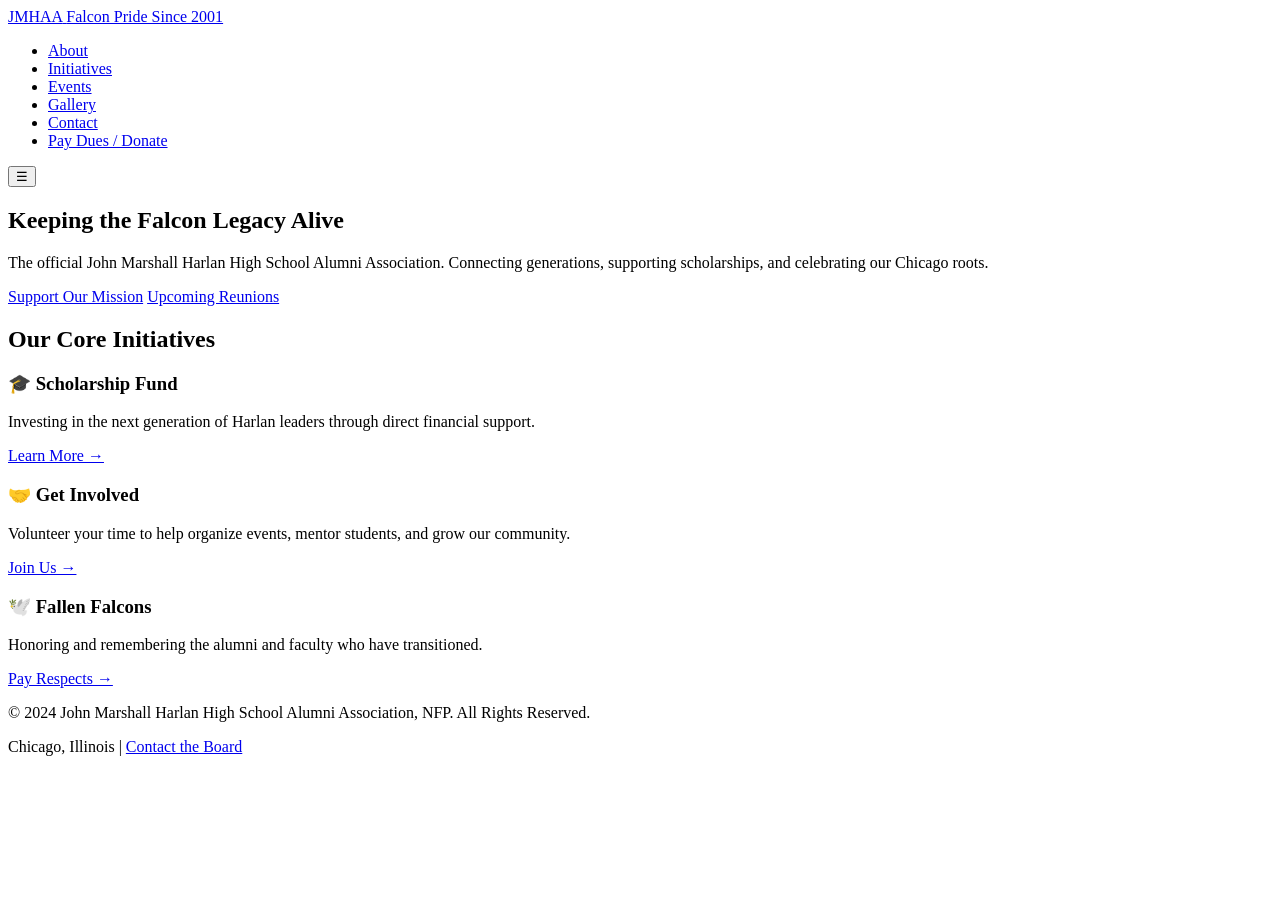
==== commit 419e2a78: "Update greeting from 'Hello' to 'Goodbye'" ====
--- a/index.html
+++ b/index.html
@@ -1,1100 +1,85 @@
-<!doctype html>
+<!DOCTYPE html>
 <html lang="en">
 <head>
-<meta charset="utf-8">
-<meta name="viewport" content="width=device-width, initial-scale=1">
-<meta name="theme-color" content="#111817">
-<title>Stewart Miller Simmons | Award-Winning Personal Injury Trial Attorneys</title>
-<meta name="description" content="Top-rated personal injury representation with offices in Atlanta and Washington, DC. Over $1B recovered. Request a free consultation.">
+    <meta charset="UTF-8">
+    <meta name="viewport" content="width=device-width, initial-scale=1.0">
+    <meta name="description" content="John Marshall Harlan High School Alumni Association (JMHAA) - Connecting Falcons, supporting scholarships, and preserving our legacy in Chicago.">
+    <title>John Marshall Harlan High School Alumni Association | Falcon Pride</title>
+    <link rel="stylesheet" href="css/style.css">
+    <!-- Preconnect for performance -->
+    <link rel="preconnect" href="https://fonts.googleapis.com">
+    <link rel="preconnect" href="https://fonts.gstatic.com" crossorigin>
+    <link href="https://fonts.googleapis.com/css2?family=Inter:wght@400;600;700&family=Merriweather:wght@700&display=swap" rel="stylesheet">
+</head>
+<body>
 
-<!-- Open Graph / Social Media -->
-<meta property="og:type" content="website">
-<meta property="og:url" content="https://smstrial.com/">
-<meta property="og:title" content="Stewart Miller Simmons | Award-Winning Trial Attorneys">
-<meta property="og:description" content="Over $1B recovered for our clients. Family. Faith. Justice. Request a free consultation today.">
-<meta property="og:image" content="https://smstrial.com/assets/og-image.jpg">
-<meta name="twitter:card" content="summary_large_image">
+    <!-- Header & Navigation -->
+    <header class="site-header">
+        <div class="container">
+            <a href="index.html" class="logo">
+                <span class="logo-text">JMHAA</span>
+                <span class="logo-sub">Falcon Pride Since 2001</span>
+            </a>
+            <nav class="main-nav">
+                <ul>
+                    <li><a href="about.html">About</a></li>
+                    <li><a href="initiatives.html">Initiatives</a></li>
+                    <li><a href="events.html">Events</a></li>
+                    <li><a href="gallery.html">Gallery</a></li>
+                    <li><a href="contact.html">Contact</a></li>
+                    <li><a href="donate.html" class="btn btn-primary">Pay Dues / Donate</a></li>
+                </ul>
+            </nav>
+            <button class="mobile-menu-toggle" aria-label="Toggle navigation">☰</button>
+        </div>
+    </header>
 
-<!-- JSON-LD Structured Data (Massive SEO Value) -->
-<script type="application/ld+json">
-{
-  "@context": "https://schema.org",
-  "@type": "LegalService",
-  "name": "Stewart Miller Simmons Trial Attorneys",
-  "image": "https://smstrial.com/assets/logo.png",
-  "url": "https://smstrial.com",
-  "telephone": "+14045293476",
-  "address": [
-    {
-      "@type": "PostalAddress",
-      "streetAddress": "3625 Cumberland Blvd SE, Suite C-100",
-      "addressLocality": "Atlanta",
-      "addressRegion": "GA",
-      "postalCode": "30339",
-      "addressCountry": "US"
-    },
-    {
-      "@type": "PostalAddress",
-      "streetAddress": "1629 K Street NW, Suite 300",
-      "addressLocality": "Washington",
-      "addressRegion": "DC",
-      "postalCode": "20006",
-      "addressCountry": "US"
-    }
-  ],
-  "priceRange": "$$$",
-  "openingHoursSpecification": {
-    "@type": "OpeningHoursSpecification",
-    "dayOfWeek": ["Monday", "Tuesday", "Wednesday", "Thursday", "Friday"],
-    "opens": "08:00",
-    "closes": "18:00"
-  }
-}
-</script>
+    <main>
+        <!-- Hero Section -->
+        <section class="hero">
+            <div class="container">
+                <h1>Keeping the Falcon Legacy Alive</h1>
+                <p>The official John Marshall Harlan High School Alumni Association. Connecting generations, supporting scholarships, and celebrating our Chicago roots.</p>
+                <div class="hero-actions">
+                    <a href="donate.html" class="btn btn-primary">Support Our Mission</a>
+                    <a href="events.html" class="btn btn-secondary">Upcoming Reunions</a>
+                </div>
+            </div>
+        </section>
 
-<style>
-:root{
-  --ink:#111817;--ink2:#1c2926;--paper:#f6f3ec;--white:#fff;
-  --muted:#58615c;--line:#d7d8cf;--gold:#ad8752;--lightgold:#e4c99e;
-  --max:1240px;--radius:4px;
-  --ease: cubic-bezier(0.25, 0.46, 0.45, 0.94);
-}
-*{box-sizing:border-box}
-html{scroll-behavior:smooth;scroll-padding-top:105px}
-body{margin:0;background:var(--paper);color:var(--ink);
-  font:16px/1.65 system-ui,-apple-system,BlinkMacSystemFont,"Segoe UI",sans-serif;
-  -webkit-font-smoothing:antialiased}
-a{color:inherit}
-button,input,select,textarea{font:inherit}
-button,a,input,select,textarea,summary{-webkit-tap-highlight-color:transparent}
-button{cursor:pointer}
-img{display:block;max-width:100%}
-h1,h2,h3,p{margin:0}
-h1,h2,h3{line-height:1.08}
-h1,h2,.serif{font-family:Georgia,"Times New Roman",serif;font-weight:400}
-h1{font-size:clamp(3.8rem,8.8vw,8rem);letter-spacing:-.06em}
-h2{font-size:clamp(2.6rem,5.2vw,4.6rem);letter-spacing:-.045em}
-h3{font-size:1.2rem}
-p+p{margin-top:1rem}
-:focus-visible{outline:3px solid #267cbd;outline-offset:5px}
-[hidden]{display:none!important}
+        <!-- Quick Info / Initiatives Preview -->
+        <section class="initiatives-preview">
+            <div class="container">
+                <h2>Our Core Initiatives</h2>
+                <div class="grid-3">
+                    <article class="card">
+                        <h3>🎓 Scholarship Fund</h3>
+                        <p>Investing in the next generation of Harlan leaders through direct financial support.</p>
+                        <a href="donate.html">Learn More →</a>
+                    </article>
+                    <article class="card">
+                        <h3>🤝 Get Involved</h3>
+                        <p>Volunteer your time to help organize events, mentor students, and grow our community.</p>
+                        <a href="initiatives.html">Join Us →</a>
+                    </article>
+                    <article class="card">
+                        <h3>🕊️ Fallen Falcons</h3>
+                        <p>Honoring and remembering the alumni and faculty who have transitioned.</p>
+                        <a href="fallen-falcons.html">Pay Respects →</a>
+                    </article>
+                </div>
+            </div>
+        </section>
+    </main>
 
-/* Scroll Progress Bar */
-.scroll-progress{position:fixed;top:0;left:0;height:3px;background:var(--gold);
-  width:0%;z-index:1000;transition:width 0.1s linear}
+    <!-- Footer -->
+    <footer class="site-footer">
+        <div class="container">
+            <p>&copy; 2024 John Marshall Harlan High School Alumni Association, NFP. All Rights Reserved.</p>
+            <p>Chicago, Illinois | <a href="contact.html">Contact the Board</a></p>
+        </div>
+    </footer>
 
-.wrap{width:min(calc(100% - 48px),var(--max));margin:auto}
-.section{padding:100px 0;
-  animation: fade-up 0.8s var(--ease) both;
-  animation-timeline: view();
-  animation-range: entry 10% cover 30%;
-}
-@keyframes fade-up {
-  from { opacity: 0; transform: translateY(30px); }
-  to { opacity: 1; transform: translateY(0); }
-}
-
-.eyebrow{font-size:.72rem;letter-spacing:.19em;text-transform:uppercase;
-  font-weight:750;margin-bottom:22px}
-.muted{color:var(--muted)}
-.small{font-size:.83rem}
-.lead{font-size:1.15rem;max-width:650px}
-.section-head{display:flex;justify-content:space-between;gap:36px;
-  align-items:flex-end;margin-bottom:44px}
-.section-head p{max-width:370px}
-.btn{display:inline-flex;justify-content:center;align-items:center;gap:14px;
-  padding:15px 23px;border:1px solid var(--ink);background:var(--ink);
-  color:white;text-decoration:none;font-weight:650;border-radius:var(--radius);
-  transition: all 0.3s var(--ease)}
-.btn:hover{background:var(--ink2);transform:translateY(-2px)}
-.btn.gold{background:var(--lightgold);border-color:var(--lightgold);color:var(--ink)}
-.btn.gold:hover{background:#d4b88a}
-.btn.outline{background:transparent;color:inherit;border-color:currentColor}
-.btn.outline:hover{background:rgba(255,255,255,0.05)}
-.actions{display:flex;flex-wrap:wrap;gap:12px;margin-top:30px}
-.text-link{text-underline-offset:6px;font-weight:650;transition:color 0.2s}
-.text-link:hover{color:var(--gold)}
-.skip{position:fixed;top:-100px;left:16px;z-index:100;
-  background:white;color:black;padding:12px;border-radius:4px}
-.skip:focus{top:12px}
-.notice{background:var(--ink);color:#e6e8df;text-align:center;
-  padding:9px 20px;font-size:.74rem;letter-spacing:.04em}
-.header{position:sticky;top:0;z-index:30;background:rgba(246,243,236,.92);
-  border-bottom:1px solid var(--line);backdrop-filter:blur(10px)}
-.nav{min-height:84px;display:flex;align-items:center;justify-content:space-between;gap:22px}
-.brand{text-decoration:none;line-height:1.1;flex-shrink:0}
-.brand-name{display:block;font-family:Georgia,serif;font-size:1.25rem;letter-spacing:-.03em}
-.brand-sub{display:block;font-size:.58rem;letter-spacing:.23em;margin-top:7px}
-.nav-links{display:flex;align-items:center;gap:21px}
-.nav-links a{text-decoration:none;font-size:.8rem;font-weight:650;transition:color 0.2s}
-.nav-links a:hover{color:var(--gold)}
-.menu-toggle{display:none;background:none;border:1px solid var(--line);padding:9px 13px;border-radius:var(--radius)}
-.hero{background:var(--ink);color:var(--paper);position:relative;overflow:hidden}
-.hero-grid{display:grid;grid-template-columns:1.15fr .85fr;min-height:660px}
-.hero-copy{padding:85px 35px 80px 0;position:relative;z-index:1}
-.hero-copy .lead{color:#d0d7d0;margin-top:30px;max-width:510px}
-.hero-art{position:relative;display:grid;align-content:end;padding:48px;
-  background:radial-gradient(ellipse at top right,#607062 0,transparent 60%),
-  linear-gradient(145deg,#293a33,#111817);border-left:1px solid #ffffff1c}
-.hero-art.has-photo{background-size:cover;background-position:center}
-.hero-art.has-photo:before{content:"";position:absolute;inset:0;
-  background:linear-gradient(transparent,#111817dd)}
-.hero-art>*{position:relative}
-.art-mark{font-family:Georgia,serif;font-size:clamp(5rem,10vw,10rem);
-  letter-spacing:-.08em;color:#ffffff20;line-height:1;margin-bottom:70px}
-.art-quote{font-family:Georgia,serif;font-size:clamp(2rem,3.5vw,3.5rem);
-  line-height:1.1;max-width:330px}
-.art-caption{color:var(--lightgold);margin-top:25px;font-size:.7rem;
-  text-transform:uppercase;letter-spacing:.16em}
-.hero-bottom{border-top:1px solid #ffffff26;padding:20px 0;
-  display:flex;justify-content:space-between;gap:20px;color:#c6cec6;font-size:.8rem}
-.result-band{background:var(--lightgold)}
-.metrics{display:grid;grid-template-columns:1.5fr 1fr 1fr}
-.metric{padding:35px 28px;border-right:1px solid #11181726}
-.metric:first-child{padding-left:0}
-.metric:last-child{border-right:0}
-.metric-value{font-family:Georgia,serif;font-size:clamp(2.8rem,5vw,4.6rem);line-height:1;
-  font-variant-numeric: tabular-nums;}
-.metric-label{font-size:.78rem;margin-top:12px;max-width:240px}
-.grid{display:grid;gap:20px}
-.practice-grid{grid-template-columns:repeat(4,1fr)}
-.practice{border-top:1px solid var(--ink);padding:24px 0;transition:background 0.3s}
-.practice:hover{background:rgba(0,0,0,0.02)}
-.practice summary{list-style:none;cursor:pointer;min-height:100px}
-.practice summary::-webkit-details-marker{display:none}
-.number{display:block;color:var(--muted);font-size:.72rem;margin-bottom:30px;
-  font-variant-numeric: tabular-nums}
-.practice h3{display:flex;justify-content:space-between;gap:12px;line-height:1.3}
-.practice h3 span{color:var(--gold);transition:transform 0.3s var(--ease)}
-.practice[open] h3 span{transform:rotate(45deg)}
-.practice p{color:var(--muted);padding:18px 12px 0 0;font-size:.9rem}
-.dark{background:var(--ink);color:var(--paper)}
-.dark .muted{color:#bac4bc}
-.dark .eyebrow{color:var(--lightgold)}
-.toolbar{display:flex;flex-wrap:wrap;gap:12px;margin-bottom:26px}
-.toolbar input,.toolbar select{border:1px solid var(--line);background:var(--white);
-  padding:12px 14px;border-radius:var(--radius);min-width:0;transition:border-color 0.2s}
-.toolbar input:focus,.toolbar select:focus{border-color:var(--gold);outline:none}
-.toolbar input{flex:1;min-width:200px}
-.results-grid{grid-template-columns:repeat(3,1fr)}
-.result-card{border:1px solid #ffffff30;padding:30px;min-height:170px;
-  transition:transform 0.3s var(--ease), border-color 0.3s}
-.result-card:hover{transform:translateY(-4px);border-color:var(--lightgold)}
-.result-amount{font-family:Georgia,serif;color:var(--lightgold);
-  font-size:3.2rem;line-height:1;margin-bottom:20px;font-variant-numeric:tabular-nums}
-.result-card p{font-size:.9rem}
-.result-type{font-size:.67rem;letter-spacing:.1em;text-transform:uppercase;
-  color:#bac4bc;margin-top:15px}
-.result-note{margin-top:24px;max-width:850px}
-.team-grid{grid-template-columns:repeat(3,1fr)}
-.person{background:#ece9e1;padding:28px;border:1px solid #dfdfd5;
-  transition:transform 0.3s var(--ease), box-shadow 0.3s}
-.person:hover{transform:translateY(-4px);box-shadow:0 10px 30px rgba(0,0,0,0.05)}
-.initials{width:64px;height:64px;border:1px solid #b9bdb2;
-  display:grid;place-items:center;font-family:Georgia,serif;font-size:1.6rem;
-  margin-bottom:28px;color:#58675b}
-.person h3{font-family:Georgia,serif;font-size:1.5rem}
-.person .role{font-size:.8rem;color:var(--muted);margin-top:10px}
-.person details{margin-top:18px;font-size:.88rem}
-.person summary{cursor:pointer;text-underline-offset:4px}
-.person details p{margin-top:12px;color:var(--muted)}
-.filter{background:transparent;border:1px solid #b5bcb2;padding:10px 16px;
-  border-radius:2px;color:var(--ink);transition:all 0.2s}
-.filter:hover{border-color:var(--ink)}
-.filter[aria-pressed="true"]{background:var(--ink);color:white;border-color:var(--ink)}
-.editorial{display:grid;grid-template-columns:1fr 1fr;gap:65px;align-items:center}
-.editorial-block{background:#e7e4da;min-height:330px;padding:45px;
-  display:flex;flex-direction:column;justify-content:space-between;border-radius:var(--radius)}
-.editorial-block .serif{font-size:3rem;line-height:1.1}
-.media-grid{grid-template-columns:repeat(3,1fr)}
-.media-card{border:1px solid var(--line);padding:28px;display:flex;
-  flex-direction:column;align-items:flex-start;gap:22px;transition:border-color 0.3s;
-  text-decoration:none; color:inherit; background: white;}
-.media-card:hover{border-color:var(--gold); transform:translateY(-4px); box-shadow:0 10px 30px rgba(0,0,0,0.05)}
-.media-card h3{font-family:Georgia,serif;font-size:1.5rem; line-height: 1.25;}
-.media-card p{color:var(--muted);font-size:.95rem;flex:1}
-.review-shell{max-width:900px;margin:auto;text-align:center}
-blockquote{font-family:Georgia,serif;font-size:clamp(1.6rem,3vw,2.6rem);
-  line-height:1.4;margin:30px 0}
-.review-author{color:var(--lightgold);font-size:.85rem}
-.review-controls{display:flex;align-items:center;justify-content:center;gap:20px;margin-top:30px}
-.review-controls button{width:48px;height:48px;background:none;color:var(--ink);
-  border:1px solid var(--line);font-size:1.3rem;border-radius:50%;transition:all 0.2s}
-.review-controls button:hover{background:var(--ink);color:white;border-color:var(--ink)}
-.faq{max-width:900px;margin:auto}
-.faq details{border-bottom:1px solid var(--line);padding:22px 0}
-.faq summary{cursor:pointer;font-size:1.06rem;font-weight:650}
-.faq details p{margin-top:16px;color:var(--muted)}
-.contact-grid{display:grid;grid-template-columns:1fr 1fr;gap:70px}
-.contact-intro h2{margin-bottom:25px}
-.contact-details{margin-top:35px;display:grid;gap:24px}
-.contact-details address{font-style:normal}
-.contact-details .eyebrow{margin-bottom:8px}
-.form{background:white;padding:35px;border:1px solid var(--line);border-radius:var(--radius);
-  box-shadow:0 4px 20px rgba(0,0,0,0.03)}
-.form-grid{display:grid;grid-template-columns:1fr 1fr;gap:18px}
-.field{display:flex;flex-direction:column;gap:7px}
-.field.full{grid-column:1/-1}
-.field label{font-size:.8rem;font-weight:650}
-.field input,.field select,.field textarea{width:100%;padding:12px;
-  border:1px solid #aeb5ac;border-radius:2px;background:white;color:var(--ink);
-  transition:border-color 0.2s}
-.field input:focus,.field select:focus,.field textarea:focus{border-color:var(--gold);outline:none}
-.field textarea{resize:vertical;min-height:120px}
-.consent{display:flex;align-items:flex-start;gap:10px;font-size:.78rem;margin:18px 0}
-.consent input{margin-top:5px;flex-shrink:0}
-.form-status{margin-top:16px;font-size:.9rem}
-.form-status.error{color:#9b241e}
-.form-status.success{color:#235b35}
-.honeypot{position:absolute;left:-9999px}
-.footer{background:#0c1210;color:#bdc6bc;padding:50px 0 100px}
-.footer-top{display:flex;justify-content:space-between;gap:30px;margin-bottom:35px}
-.footer-links{display:flex;flex-wrap:wrap;gap:20px;font-size:.8rem}
-.footer .brand{color:white}
-.footer-legal{border-top:1px solid #ffffff25;padding-top:25px;max-width:1000px}
-.footer details{margin-top:20px}
-.footer summary{cursor:pointer}
-.footer details p{font-size:.8rem;margin-top:12px}
-.mobile-actions{display:none}
-.empty{padding:30px 0}
-
-/* System Dark Mode Support */
-@media (prefers-color-scheme: dark) {
-  :root {
-    --paper: #0f1211;
-    --ink: #f6f3ec;
-    --ink2: #e4c99e;
-    --muted: #9ca3af;
-    --line: #2a3330;
-  }
-  .form { background: #1c2926; }
-  .field input, .field select, .field textarea { background: #111817; color: #f6f3ec; border-color: #3a4542; }
-  .person { background: #1c2926; border-color: #2a3330; }
-  .editorial-block { background: #1c2926; }
-  .review-controls button { color: #f6f3ec; border-color: #3a4542; }
-  .review-controls button:hover { background: #f6f3ec; color: #111817; }
-  .media-card { background: #1c2926; border-color: #2a3330; }
-  .media-card p { color: #9ca3af; }
-}
-
-@media(min-width:1500px){.hero-grid{min-height:740px}}
-@media(max-width:1050px){
-  .nav-links{gap:12px}.nav-links a{font-size:.73rem}
-  .nav-links .btn{padding:11px}
-  .practice-grid{grid-template-columns:repeat(2,1fr)}
-  .hero-art{padding:32px}
-}
-@media(max-width:800px){
-  .section{padding:70px 0}
-  .menu-toggle{display:block}
-  .nav{min-height:76px}
-  .nav-links{display:none;position:absolute;top:100%;left:0;right:0;
-    background:var(--paper);padding:22px 24px;border-bottom:1px solid var(--line);
-    flex-direction:column;align-items:stretch;box-shadow:0 10px 30px rgba(0,0,0,0.1)}
-  .nav-links.open{display:flex}
-  .nav-links a{font-size:1rem;padding:9px 0}
-  .nav-links .btn{padding:12px}
-  .hero-grid{grid-template-columns:1fr}
-  .hero-copy{padding:65px 0}
-  .hero-art{min-height:300px;border-left:0;padding:35px}
-  .art-mark{display:none}
-  .hero-bottom{flex-direction:column;gap:6px}
-  .section-head{display:block}
-  .section-head p{margin-top:24px}
-  .results-grid,.team-grid{grid-template-columns:repeat(2,1fr)}
-  .media-grid{grid-template-columns:1fr}
-  .editorial,.contact-grid{grid-template-columns:1fr;gap:35px}
-  .mobile-actions{position:fixed;bottom:0;left:0;right:0;z-index:40;
-    display:grid;grid-template-columns:1fr 1fr;background:var(--paper);
-    border-top:1px solid var(--line);padding-bottom:env(safe-area-inset-bottom)}
-  .mobile-actions a{padding:16px 8px;text-align:center;text-decoration:none;
-    font-size:.85rem;font-weight:750}
-  .mobile-actions a:last-child{background:var(--lightgold);color:var(--ink)}
-}
-@media(max-width:520px){
-  .wrap{width:calc(100% - 36px)}
-  h1{font-size:3.8rem}
-  .metrics{grid-template-columns:1fr}
-  .metric{padding:24px 0;border-right:0;border-bottom:1px solid #11181726;
-    display:flex;align-items:center;gap:25px}
-  .metric:last-child{border-bottom:0}
-  .metric-value{min-width:115px;font-size:3rem}
-  .metric-label{margin:0}
-  .practice-grid{gap:20px}
-  .practice h3{font-size:1rem}
-  .results-grid,.team-grid,.form-grid{grid-template-columns:1fr}
-  .form{padding:23px}
-  .field.full{grid-column:auto}
-  .footer-top{flex-direction:column}
-  .editorial-block{padding:28px}
-}
-@media(prefers-reduced-motion:reduce){
-  html{scroll-behavior:auto}
-  *,*::before,*::after{animation:none!important;transition:none!important}
-  .section { animation: none; opacity: 1; transform: none; }
-}
-@media print{
-  .header,.notice,.mobile-actions,.toolbar,.review-controls,.form,.scroll-progress{display:none!important}
-  .section{padding:25px 0; animation: none !important; }
-  .dark,.hero,.footer{background:white;color:black}
-  .hero-grid{display:block;min-height:0}
-  .hero-art{display:none}
-  .hero-copy{padding:20px 0}
-}
-</style>
-</head>
-
-<body>
-<div class="scroll-progress" id="scrollProgress"></div>
-<a class="skip" href="#main">Skip to content</a>
-
-<div class="notice">
-  Atlanta & Washington, DC · Consultations by appointment
-</div>
-
-<header class="header">
-  <div class="wrap nav">
-    <a class="brand" href="#home" aria-label="Stewart Miller Simmons home">
-      <span class="brand-name">Stewart Miller Simmons</span>
-      <span class="brand-sub">TRIAL ATTORNEYS</span>
-    </a>
-    <button class="menu-toggle" id="menuButton" type="button"
-      aria-controls="navigation" aria-expanded="false">Menu</button>
-    <nav class="nav-links" id="navigation" aria-label="Main navigation">
-      <a href="#practice">Practice</a>
-      <a href="#results">Results</a>
-      <a href="#team">Our team</a>
-      <a href="#news">News</a>
-      <a href="#reviews">Reviews</a>
-      <a class="btn gold" href="#contact">Free consultation ↗</a>
-    </nav>
-  </div>
-</header>
-
-<main id="main">
-  <section class="hero" id="home" aria-labelledby="heroTitle">
-    <div class="wrap">
-      <div class="hero-grid">
-        <div class="hero-copy">
-          <p class="eyebrow">Stewart Miller Simmons Trial Attorneys</p>
-          <h1 id="heroTitle">Family.<br>Faith.<br>Justice.</h1>
-          <p class="lead">
-            Representation for people facing serious injuries, devastating
-            losses, and the fight to hold wrongdoers accountable.
-          </p>
-          <div class="actions">
-            <a class="btn gold" href="#contact">Request a free consultation ↗</a>
-            <a class="btn outline" href="tel:+14045293476">404 LAW-FIRM</a>
-          </div>
-        </div>
-        <div class="hero-art" id="heroArt">
-          <div class="art-mark" aria-hidden="true">SMS</div>
-          <p class="art-quote">Let the<br>lions fight.</p>
-          <p class="art-caption">Personal injury · Civil rights · Trial advocacy</p>
-        </div>
-      </div>
-      <div class="hero-bottom">
-        <span>Atlanta, Georgia · Washington, DC</span>
-        <span>Your next step starts with a conversation.</span>
-      </div>
-    </div>
-  </section>
-
-  <section class="result-band" aria-label="Selected firm highlights">
-    <div class="wrap metrics">
-      <div class="metric">
-        <div class="metric-value">$1B</div>
-        <p class="metric-label">Featured negligent security, premises liability and sexual assault verdict</p>
-      </div>
-      <div class="metric">
-        <div class="metric-value">$122M</div>
-        <p class="metric-label">Featured false claims settlement</p>
-      </div>
-      <div class="metric">
-        <div class="metric-value">$75M</div>
-        <p class="metric-label">Featured class action settlement</p>
-      </div>
-    </div>
-  </section>
-
-  <section class="section" id="practice">
-    <div class="wrap">
-      <div class="section-head">
-        <div>
-          <p class="eyebrow">Our practice</p>
-          <h2>When the stakes<br>are personal.</h2>
-        </div>
-        <p class="muted">
-          Explore the types of matters our firm handles.
-          Select an area to learn more, then contact us to discuss your situation.
-        </p>
-      </div>
-      <div class="grid practice-grid" id="practiceGrid"></div>
-    </div>
-  </section>
-
-  <section class="section dark" id="results">
-    <div class="wrap">
-      <div class="section-head">
-        <div>
-          <p class="eyebrow">Selected verdicts & settlements</p>
-          <h2>Accountability.<br>Measured in action.</h2>
-        </div>
-        <p class="muted">
-          A selection of results published by the firm.
-          Every matter has its own facts, circumstances, and outcome.
-        </p>
-      </div>
-      <div class="toolbar">
-        <label class="sr-label" for="resultSearch" hidden>Search results</label>
-        <input id="resultSearch" type="search" aria-label="Search case results"
-          placeholder="Search case results">
-        <select id="resultFilter" aria-label="Filter case results by category">
-          <option value="all">All categories</option>
-          <option value="Sexual assault">Sexual assault</option>
-          <option value="Civil rights">Civil rights</option>
-          <option value="Premises liability">Premises liability</option>
-          <option value="Vehicle accidents">Vehicle accidents</option>
-          <option value="Other">Other matters</option>
-        </select>
-      </div>
-      <p class="small muted" id="resultCount" role="status"></p>
-      <div class="grid results-grid" id="resultsGrid" style="margin-top:20px"></div>
-      <p class="small muted result-note">
-        Past results do not guarantee a similar outcome. Amounts and descriptions
-        reflect selected results published on the firm's existing website.
-        They are not a prediction of the value of another case.
-      </p>
-      <div class="actions">
-        <a class="btn outline" href="https://smstrial.com/case-results/">
-          View the existing full results archive ↗
-        </a>
-      </div>
-    </div>
-  </section>
-
-  <section class="section" id="team">
-    <div class="wrap">
-      <div class="section-head">
-        <div>
-          <p class="eyebrow">The people behind your case</p>
-          <h2>A team built<br>for the fight.</h2>
-        </div>
-        <p class="muted">
-          Meet the partners, attorneys, and professionals listed on the
-          firm's current homepage.
-        </p>
-      </div>
-      <div class="toolbar" id="teamFilters" aria-label="Team categories">
-        <button class="filter" type="button" data-team="Partners" aria-pressed="true">Partners</button>
-        <button class="filter" type="button" data-team="Attorneys" aria-pressed="false">Attorneys</button>
-        <button class="filter" type="button" data-team="Paralegals" aria-pressed="false">Paralegals</button>
-        <button class="filter" type="button" data-team="Office" aria-pressed="false">Office staff</button>
-        <button class="filter" type="button" data-team="all" aria-pressed="false">Everyone</button>
-      </div>
-      <p id="teamCount" class="small muted" role="status"></p>
-      <div class="grid team-grid" id="teamGrid" style="margin-top:20px"></div>
-    </div>
-  </section>
-
-  <section class="section" style="background:#ece9e1" id="recognition">
-    <div class="wrap editorial">
-      <div class="editorial-block">
-        <p class="eyebrow">Our commitment</p>
-        <p class="serif">A voice for people.<br>A demand for justice.</p>
-        <a class="text-link" href="#contact">Speak with our team ↗</a>
-      </div>
-      <div>
-        <p class="eyebrow">Recognition & purpose</p>
-        <h2>More than<br>a case number.</h2>
-        <p class="muted" style="margin-top:25px">
-          Stewart Miller Simmons describes its mission as seeking both
-          compensation for injured people and reform to prevent future harm.
-        </p>
-        <p class="muted">
-          The firm's existing site includes an awards section. Specific award
-          names, dates, organizations, and licensed artwork should be added here
-          after client approval.
-        </p>
-      </div>
-    </div>
-  </section>
-
-  <section class="section" id="media">
-    <div class="wrap">
-      <div class="section-head">
-        <div>
-          <p class="eyebrow">In the public conversation</p>
-          <h2>On the record.</h2>
-        </div>
-        <p class="muted">
-          Explore the firm's existing press coverage, updates, and social channels.
-        </p>
-      </div>
-      <div class="grid media-grid">
-        <article class="media-card">
-          <p class="eyebrow">Media library</p>
-          <h3>Coverage. Interviews. Advocacy.</h3>
-          <p>Visit the firm's library of video features, interviews, and news coverage.</p>
-          <a class="text-link" href="https://smstrial.com/media/">Explore media ↗</a>
-        </article>
-        <article class="media-card">
-          <p class="eyebrow">Firm news</p>
-          <h3>Follow the work.</h3>
-          <p>Read announcements and updates from Stewart Miller Simmons.</p>
-          <a class="text-link" href="https://smstrial.com/news/">Read firm news ↗</a>
-        </article>
-        <article class="media-card">
-          <p class="eyebrow">Instagram</p>
-          <h3>@smstrialattorneys</h3>
-          <p>Connect with the firm's official Instagram account.</p>
-          <a class="text-link" href="https://www.instagram.com/smstrialattorneys/"
-            target="_blank" rel="noopener noreferrer">Visit Instagram ↗</a>
-        </article>
-      </div>
-    </div>
-  </section>
-
-  <section class="section dark" id="reviews">
-    <div class="wrap review-shell">
-      <p class="eyebrow">Client perspectives</p>
-      <h2>Trust is personal.</h2>
-      <div id="reviewContent" aria-live="polite" aria-atomic="true">
-        <blockquote id="reviewQuote"></blockquote>
-        <p class="review-author" id="reviewAuthor"></p>
-      </div>
-      <div class="review-controls">
-        <button id="previousReview" type="button" aria-label="Previous testimonial">←</button>
-        <span id="reviewPosition" class="small"></span>
-        <button id="nextReview" type="button" aria-label="Next testimonial">→</button>
-      </div>
-      <p class="small muted" style="margin-top:24px">
-        Excerpts from testimonials published on the firm's website.
-        Individual experiences and results vary.
-      </p>
-      <a class="text-link" style="display:inline-block;margin-top:20px"
-        href="https://smstrial.com/reviews/">Read more reviews ↗</a>
-    </div>
-  </section>
-
-  <!-- LATEST NEWS SECTION -->
-  <section class="section" id="news">
-    <div class="wrap">
-      <div class="section-head">
-        <div>
-          <p class="eyebrow">Latest updates</p>
-          <h2>In the news.</h2>
-        </div>
-        <p class="muted">
-          Recent case victories, firm announcements, and legal insights from our team.
-        </p>
-      </div>
-      <div class="grid media-grid">
-        
-        <!-- BLOG POST 1 -->
-        <a class="media-card" href="#news">
-          <p class="eyebrow">Wrongful Death · October 2026</p>
-          <h3>Top 10 Best Wrongful Death Lawyers in Atlanta, GA</h3>
-          <p>Losing a loved one due to negligence is heartbreaking. Discover the top-rated firms helping families pursue justice.</p>
-          <span class="read-more" style="color:var(--gold);font-weight:600;font-size:.85rem">Read full article →</span>
-        </a>
-
-        <!-- BLOG POST 2 -->
-        <a class="media-card" href="#news">
-          <p class="eyebrow">Personal Injury · October 2026</p>
-          <h3>Proving Future Medical Expenses in Personal Injury Cases</h3>
-          <p>Future medical care can become a major part of a serious injury claim. Learn why settling too early is a mistake.</p>
-          <span class="read-more" style="color:var(--gold);font-weight:600;font-size:.85rem">Read full article →</span>
-        </a>
-
-        <!-- BLOG POST 3 -->
-        <a class="media-card" href="#news">
-          <p class="eyebrow">Trucking Accidents · October 2026</p>
-          <h3>How Weather Conditions Affect Liability in Truck Accident Cases</h3>
-          <p>Bad weather does not automatically excuse unsafe commercial driving. Learn how liability is determined.</p>
-          <span class="read-more" style="color:var(--gold);font-weight:600;font-size:.85rem">Read full article →</span>
-        </a>
-
-      </div>
-      <div class="actions" style="margin-top:40px">
-        <a class="btn outline" href="#news">View all news ↗</a>
-      </div>
-    </div>
-  </section>
-  <!-- END LATEST NEWS SECTION -->
-
-  <section class="section">
-    <div class="wrap faq">
-      <p class="eyebrow">Before you reach out</p>
-      <h2 style="margin-bottom:30px">A clearer next step.</h2>
-      <details>
-        <summary>How do I schedule a consultation?</summary>
-        <p>Call 404 LAW-FIRM or use the contact options below.
-          The firm's website states that consultations are free and by appointment.</p>
-      </details>
-      <details>
-        <summary>Where are your offices?</summary>
-        <p>The firm lists offices in Atlanta, Georgia, and Washington, DC.
-          Addresses and directions are provided below.</p>
-      </details>
-      <details>
-        <summary>What should I include in an initial message?</summary>
-        <p>Provide your name, a reliable way to contact you, and a brief,
-          nonconfidential description. Do not submit medical records, identification
-          numbers, or other sensitive documents through this form.</p>
-      </details>
-      <details>
-        <summary>Does contacting the firm create an attorney-client relationship?</summary>
-        <p>No. An inquiry alone does not establish representation.
-          The firm must evaluate the matter and agree to represent you.</p>
-      </details>
-    </div>
-  </section>
-
-  <section class="section" id="contact" style="background:#ece9e1">
-    <div class="wrap contact-grid">
-      <div class="contact-intro">
-        <p class="eyebrow">Free case evaluation</p>
-        <h2>Tell us<br>what happened.</h2>
-        <p class="muted">
-          Start with a conversation. Consultations are by appointment.
-          Please call to schedule a free consultation.
-        </p>
-        <div class="contact-details">
-          <div>
-            <p class="eyebrow">Call</p>
-            <a class="serif" style="font-size:2rem" href="tel:+14045293476">404 LAW-FIRM</a>
-            <p class="small muted">(404) 529-3476</p>
-          </div>
-          <div>
-            <p class="eyebrow">Email</p>
-            <a href="mailto:info@smstrial.com">info@smstrial.com</a>
-          </div>
-          <address>
-            <p class="eyebrow">Atlanta</p>
-            3625 Cumberland Blvd SE, Suite C-100<br>Atlanta, GA 30339<br>
-            <a class="small" target="_blank" rel="noopener noreferrer"
-              href="https://www.google.com/maps/search/?api=1&query=3625+Cumberland+Blvd+SE+Suite+C-100+Atlanta+GA+30339">Get directions ↗</a>
-          </address>
-          <address>
-            <p class="eyebrow">Washington, DC</p>
-            1629 K Street NW, Suite 300<br>Washington, DC 20006<br>
-            <span class="small muted">Led by Kelley Simoneaux</span><br>
-            <a class="small" target="_blank" rel="noopener noreferrer"
-              href="https://www.google.com/maps/search/?api=1&query=1629+K+Street+NW+Suite+300+Washington+DC+20006">Get directions ↗</a>
-          </address>
-        </div>
-      </div>
-
-      <form class="form" id="contactForm" method="post">
-        <h3 style="font-family:Georgia,serif;font-size:1.8rem;margin-bottom:12px">
-          Request a consultation
-        </h3>
-        <p class="small muted" id="formAvailability" style="margin-bottom:24px">
-          Share a brief, nonconfidential description. Please do not upload or include sensitive records.
-        </p>
-
-        <div class="form-grid">
-          <div class="field">
-            <label for="fullName">Full name *</label>
-            <input id="fullName" name="name" autocomplete="name" maxlength="120" required>
-          </div>
-          <div class="field">
-            <label for="phone">Phone *</label>
-            <input id="phone" name="phone" type="tel" autocomplete="tel" maxlength="40" required>
-          </div>
-          <div class="field full">
-            <label for="email">Email *</label>
-            <input id="email" name="email" type="email" autocomplete="email" maxlength="160" required>
-          </div>
-          <div class="field full">
-            <label for="caseType">Type of matter *</label>
-            <select id="caseType" name="case_type" required>
-              <option value="">Select a practice area</option>
-              <option>Sexual assault</option>
-              <option>Personal injury</option>
-              <option>Wrongful death</option>
-              <option>Trucking accident</option>
-              <option>Motor vehicle accident</option>
-              <option>Spinal cord injury</option>
-              <option>Premises liability</option>
-              <option>Apartment shooting</option>
-              <option>Other / unsure</option>
-            </select>
-          </div>
-          <div class="field full">
-            <label for="message">Brief, nonconfidential description *</label>
-            <textarea id="message" name="message" maxlength="2500" required></textarea>
-          </div>
-        </div>
-
-        <div class="honeypot" aria-hidden="true">
-          <label for="website">Leave this field empty</label>
-          <input id="website" name="_gotcha" tabindex="-1" autocomplete="off">
-        </div>
-
-        <label class="consent">
-          <input name="acknowledgment" type="checkbox" required>
-          <span>
-            I understand this inquiry does not create an attorney-client relationship.
-            I have read the <a href="#privacy">privacy and inquiry notice</a>
-            and agree that the firm may contact me about my inquiry.
-          </span>
-        </label>
-
-        <button class="btn gold" id="submitButton" type="submit" style="width:100%">
-          Request a consultation ↗
-        </button>
-        <p class="form-status" id="formStatus" role="status" aria-live="polite"></p>
-        <noscript>
-          <p>Please call (404) 529-3476 or email info@smstrial.com.
-            This online form requires JavaScript.</p>
-        </noscript>
-      </form>
-    </div>
-  </section>
-</main>
-
-<footer class="footer">
-  <div class="wrap">
-    <div class="footer-top">
-      <a class="brand" href="#home">
-        <span class="brand-name">Stewart Miller Simmons</span>
-        <span class="brand-sub">TRIAL ATTORNEYS</span>
-      </a>
-      <nav class="footer-links" aria-label="Footer navigation">
-        <a href="#practice">Practice areas</a>
-        <a href="#team">Our team</a>
-        <a href="#news">News</a>
-        <a href="#contact">Contact</a>
-        <a href="#privacy">Privacy & inquiry notice</a>
-      </nav>
-    </div>
-    <div class="footer-legal small">
-      <p>
-        © 2026 Stewart Miller Simmons Trial Attorneys.
-        All rights reserved.
-      </p>
-      <p>
-        Attorney advertising. Information on this website is general information,
-        not legal advice. Past results do not guarantee future outcomes.
-        Contacting the firm does not establish an attorney-client relationship.
-        Do not send confidential or sensitive information before the firm agrees
-        to represent you.
-      </p>
-      <details id="privacy">
-        <summary>Privacy & inquiry notice</summary>
-        <p>
-          This interim notice must be reviewed and completed before launch.
-          The configured intake provider and hosting provider may process contact
-          information and technical request data. Identify those providers,
-          processing purposes, retention practices, applicable rights, and any
-          analytics or tracking in the final privacy policy.
-        </p>
-        <p>
-          This template does not install analytics, advertising pixels, embedded
-          social feeds, or third-party video players. External links take you
-          to services with their own privacy practices.
-        </p>
-      </details>
-    </div>
-  </div>
-</footer>
-
-<div class="mobile-actions" aria-label="Quick contact">
-  <a href="tel:+14045293476">Call 404 LAW-FIRM</a>
-  <a href="#contact">Free consultation ↗</a>
-</div>
-
-<script>
-"use strict";
-
-const CONFIG = {
-  FORM_ENDPOINT: "", 
-  HERO_IMAGE: ""     
-};
-
-const practices = [
-  ["Sexual Assault Victims", "Representation for survivors seeking accountability through civil claims."],
-  ["Personal Injury Law", "Representation for people injured through another party's negligence."],
-  ["Wrongful Death", "Support for families seeking accountability after the loss of a loved one."],
-  ["Trucking Accidents", "Representation in serious collisions involving commercial trucks."],
-  ["Motor Vehicle Accidents", "Help evaluating injury claims arising from motor vehicle collisions."],
-  ["Spinal Cord Injury", "Representation in matters involving serious spinal cord injuries."],
-  ["Premises Liability", "Claims involving injuries associated with unsafe property conditions."],
-  ["Apartment Shootings", "Evaluation of potential civil claims involving apartment shootings and security."]
-];
-
-const results = [
-  ["$1B","Negligent security, premises liability, sexual assault verdict","Premises liability","Verdict"],
-  ["$122M","False claims settlement","Other","Settlement"],
-  ["$75M","Class action settlement","Other","Settlement"],
-  ["$27M","Civil rights case","Civil rights","Published case result"],
-  ["$15M","Sexual assault","Sexual assault","Published case result"],
-  ["$10M","Negligent security case","Premises liability","Published case result"],
-  ["$10M","Heat exhaustion case","Other","Published case result"],
-  ["$10M","Sexual assault","Sexual assault","Published case result"],
-  ["$8M","Minor sexual assault against Karate Kids","Sexual assault","Published case result"],
-  ["$4M","Premises liability sexual assault","Sexual assault","Published case result"],
-  ["$4M","Pedestrian accident","Vehicle accidents","Published case result"],
-  ["$2.75M","Motor vehicle truck accident","Vehicle accidents","Published case result"],
-  ["$1.1M","Motor vehicle accident","Vehicle accidents","Published case result"],
-  ["$875K","Sexual assault case","Sexual assault","Published case result"],
-  ["$800K","Personal injury","Other","Published case result"],
-  ["$750K","Civil rights","Civil rights","Published case result"],
-  ["$600K","Premises liability shooting","Premises liability","Published case result"],
-  ["$390K","Premises liability trampoline","Premises liability","Published case result"],
-  ["$350K","Defamation","Other","Published case result"],
-  ["$300K","Premises liability explosion","Premises liability","Published case result"],
-  ["$20M","Sexual assault case","Sexual assault","Published case result"],
-  ["$5.7M","Negligent security shooting","Premises liability","Published case result"]
-];
-
-const people = [
-  ["L. Chris Stewart","Managing Partner","Partners", "Managing Partner of Stewart Miller Simmons Trial Attorneys, a serious injury and wrongful death law firm."],
-  ["Justin D. Miller","Partner","Partners", "A partner whose work includes advocacy for injured clients and involvement in Atlanta-area communities."],
-  ["Madeleine N. Simmons","Partner","Partners", "An equity partner dedicated to representing injured individuals and holding wrongdoers accountable."],
-  ["Daedrea D. Fenwick","Partner","Partners", "An experienced civil litigator whose practice has included general liability and premises liability matters in Georgia state and federal courts."],
-  ["Michael T. Roth","Senior Associate Attorney","Attorneys",""],
-  ["Dianna Lee","Senior Associate Attorney","Attorneys",""],
-  ["Nathaniel Hofman","Associate Trial Attorney","Attorneys",""],
-  ["Alex Perwich","Associate Trial Attorney","Attorneys",""],
-  ["Glenda Hatchett","Of Counsel Attorney","Attorneys",""],
-  ["Curtis Miller","Of Counsel Attorney","Attorneys",""],
-  ["Kelley Simoneaux","Of Counsel Attorney","Attorneys",""],
-  ["Alfred Guillaume III","Trial Attorney","Attorneys",""],
-  ["Danielle Bryan","Litigation Paralegal","Paralegals",""],
-  ["Keisha Owens","Senior Litigation Paralegal","Paralegals",""],
-  ["Richie Scales","Senior Litigation Paralegal","Paralegals",""],
-  ["Kelsey Moody","Paralegal","Paralegals",""],
-  ["Carmalita Tate","Paralegal / Case Manager","Paralegals",""],
-  ["Jeanine Cho","Paralegal / Case Manager","Paralegals",""],
-  ["Shelly Jones","Chief Operations Officer","Office",""],
-  ["Tiffany Lee","Executive Assistant / Marketing Manager","Office",""],
-  ["Mirza Garcia","Legal Assistant","Office",""],
-  ["Kelly Luckett","Operations Manager","Office",""],
-  ["Shelbe Jones","Case Manager","Office",""]
-];
-
-const reviews = [
-  ["Their commitment to ensuring justice was served was unparalleled. I am grateful for the professionalism and care that Attorney Chris Stewart and Senior Paralegal Keisha Owens displayed.", "S. Suarez · Client testimonial excerpt"],
-  ["Thank you for all your help and guidance. You truly made me feel at ease during the whole process. Which enabled me to focus on my recovery.", "J. Lander · Client testimonial excerpt"],
-  ["The attorneys and the staff are awesome! They are very friendly and professional. Keshia always responds to my emails and calls in a timely manner.", "Calandra Smith · Client testimonial excerpt"]
-];
-
-const $ = selector => document.querySelector(selector);
-
-function element(tag, className, text) {
-  const node = document.createElement(tag);
-  if (className) node.className = className;
-  if (text !== undefined) node.textContent = text;
-  return node;
-}
-
-practices.forEach(([name, description], index) => {
-  const details = element("details", "practice");
-  const summary = element("summary");
-  summary.append(element("span", "number", String(index + 1).padStart(2, "0")));
-  const title = element("h3", "", name);
-  const plus = element("span", "", "+");
-  plus.setAttribute("aria-hidden", "true");
-  title.append(plus);
-  summary.append(title);
-  details.append(summary, element("p", "", description));
-  const link = element("a", "small text-link", "Discuss this matter ↗");
-  link.href = "#contact";
-  link.style.display = "inline-block";
-  link.style.marginTop = "18px";
-  details.append(link);
-  $("#practiceGrid").append(details);
-});
-
-function renderResults() {
-  const query = $("#resultSearch").value.trim().toLowerCase();
-  const category = $("#resultFilter").value;
-  const filtered = results.filter(result =>
-    (category === "all" || result[2] === category) &&
-    result.join(" ").toLowerCase().includes(query)
-  );
-  const grid = $("#resultsGrid");
-  grid.replaceChildren();
-  filtered.forEach(([amount, description, category, type]) => {
-    const card = element("article", "result-card");
-    card.append(
-      element("div", "result-amount", amount),
-      element("p", "", description),
-      element("div", "result-type", type)
-    );
-    grid.append(card);
-  });
-  if (!filtered.length) {
-    grid.append(element("p", "empty", "No matching results. Try another search."));
-  }
-  $("#resultCount").textContent = `${filtered.length} selected result${filtered.length === 1 ? "" : "s"} shown`;
-}
-$("#resultSearch").addEventListener("input", renderResults);
-$("#resultFilter").addEventListener("change", renderResults);
-renderResults();
-
-function renderTeam(category) {
-  const filtered = people.filter(person => category === "all" || person[2] === category);
-  const grid = $("#teamGrid");
-  grid.replaceChildren();
-  filtered.forEach(([name, role, group, bio]) => {
-    const card = element("article", "person");
-    const initials = name.replace(/\b(Of|III)\b/g, "").split(/\s+/)
-      .filter(Boolean).map(part => part[0]).slice(0, 2).join("");
-    const mark = element("div", "initials", initials);
-    mark.setAttribute("aria-hidden", "true");
-    card.append(mark, element("h3", "", name), element("p", "role", role));
-    if (bio) {
-      const details = element("details");
-      details.append(element("summary", "", "Read overview"), element("p", "", bio));
-      card.append(details);
-    }
-    grid.append(card);
-  });
-  $("#teamCount").textContent = `${filtered.length} team member${filtered.length === 1 ? "" : "s"} shown`;
-}
-$("#teamFilters").addEventListener("click", event => {
-  const button = event.target.closest("[data-team]");
-  if (!button) return;
-  document.querySelectorAll("[data-team]").forEach(item => {
-    item.setAttribute("aria-pressed", String(item === button));
-  });
-  renderTeam(button.dataset.team);
-});
-renderTeam("Partners");
-
-let reviewIndex = 0;
-function renderReview() {
-  $("#reviewQuote").textContent = `“${reviews[reviewIndex][0]}”`;
-  $("#reviewAuthor").textContent = reviews[reviewIndex][1];
-  $("#reviewPosition").textContent = `${reviewIndex + 1} / ${reviews.length}`;
-}
-$("#previousReview").addEventListener("click", () => {
-  reviewIndex = (reviewIndex - 1 + reviews.length) % reviews.length;
-  renderReview();
-});
-$("#nextReview").addEventListener("click", () => {
-  reviewIndex = (reviewIndex + 1) % reviews.length;
-  renderReview();
-});
-renderReview();
-
-const menuButton = $("#menuButton");
-const navigation = $("#navigation");
-function closeMenu() {
-  navigation.classList.remove("open");
-  menuButton.setAttribute("aria-expanded", "false");
-}
-menuButton.addEventListener("click", () => {
-  const open = menuButton.getAttribute("aria-expanded") !== "true";
-  menuButton.setAttribute("aria-expanded", String(open));
-  navigation.classList.toggle("open", open);
-});
-navigation.addEventListener("click", event => {
-  if (event.target.closest("a")) closeMenu();
-});
-document.addEventListener("keydown", event => {
-  if (event.key === "Escape" && navigation.classList.contains("open")) {
-    closeMenu();
-    menuButton.focus();
-  }
-});
-document.addEventListener("click", event => {
-  if (!event.target.closest(".header")) closeMenu();
-});
-window.matchMedia("(min-width: 801px)").addEventListener("change", closeMenu);
-
-if (CONFIG.HERO_IMAGE) {
-  const imageURL = new URL(CONFIG.HERO_IMAGE, location.href);
-  if (["https:", "http:"].includes(imageURL.protocol)) {
-    const image = new Image();
-    image.onload = () => {
-      $("#heroArt").style.backgroundImage = `url("${imageURL.href}")`;
-      $("#heroArt").classList.add("has-photo");
-    };
-    image.src = imageURL.href;
-  }
-}
-
-$("#year").textContent = new Date().getFullYear();
-
-function revealPrivacy() {
-  if (location.hash === "#privacy") $("#privacy").open = true;
-}
-window.addEventListener("hashchange", revealPrivacy);
-revealPrivacy();
-
-// Scroll Progress Indicator
-window.addEventListener('scroll', () => {
-  const winScroll = document.body.scrollTop || document.documentElement.scrollTop;
-  const height = document.documentElement.scrollHeight - document.documentElement.clientHeight;
-  const scrolled = (winScroll / height) * 100;
-  $("#scrollProgress").style.width = scrolled + "%";
-});
-
-const form = $("#contactForm");
-const submitButton = $("#submitButton");
-const formStatus = $("#formStatus");
-let endpoint = null;
-
-try {
-  const parsed = new URL(CONFIG.FORM_ENDPOINT);
-  if (parsed.protocol === "https:") endpoint = parsed.href;
-} catch {}
-
-// MAXED OUT FEATURE: Graceful mailto fallback if no endpoint is configured
-if (!endpoint) {
-  form.addEventListener("submit", (e) => {
-    e.preventDefault();
-    const name = encodeURIComponent($("#fullName").value);
-    const phone = encodeURIComponent($("#phone").value);
-    const caseType = encodeURIComponent($("#caseType").value);
-    const message = encodeURIComponent($("#message").value);
-    const subject = encodeURIComponent(`New Consultation Request: ${caseType}`);
-    const body = encodeURIComponent(`Name: ${name}\nPhone: ${phone}\nCase Type: ${caseType}\n\nMessage:\n${message}`);
-    window.location.href = `mailto:info@smstrial.com?subject=${subject}&body=${body}`;
-    formStatus.className = "form-status success";
-    formStatus.textContent = "Opening your email client to send this inquiry...";
-  });
-} else {
-  form.action = endpoint;
-  form.addEventListener("submit", async event => {
-    event.preventDefault();
-    if (!form.reportValidity()) return;
-    if ($("#website").value) return;
-
-    submitButton.disabled = true;
-    submitButton.textContent = "Sending…";
-    formStatus.className = "form-status";
-    formStatus.textContent = "Submitting your inquiry…";
-
-    const controller = new AbortController();
-    const timeout = setTimeout(() => controller.abort(), 15000);
-
-    try {
-      const response = await fetch(endpoint, {
-        method: "POST",
-        body: new FormData(form),
-        headers: { Accept: "application/json" },
-        signal: controller.signal
-      });
-      if (!response.ok) throw new Error("Submission rejected");
-      form.reset();
-      formStatus.className = "form-status success";
-      formStatus.textContent = "Your inquiry was submitted. This does not confirm representation or an appointment.";
-    } catch {
-      formStatus.className = "form-status error";
-      formStatus.textContent = "We could not confirm submission. Please call (404) 529-3476 before trying again.";
-    } finally {
-      clearTimeout(timeout);
-      submitButton.disabled = false;
-      submitButton.textContent = "Request a consultation ↗";
-    }
-  });
-}
-</script>
+    <script src="js/main.js"></script>
 </body>
 </html>
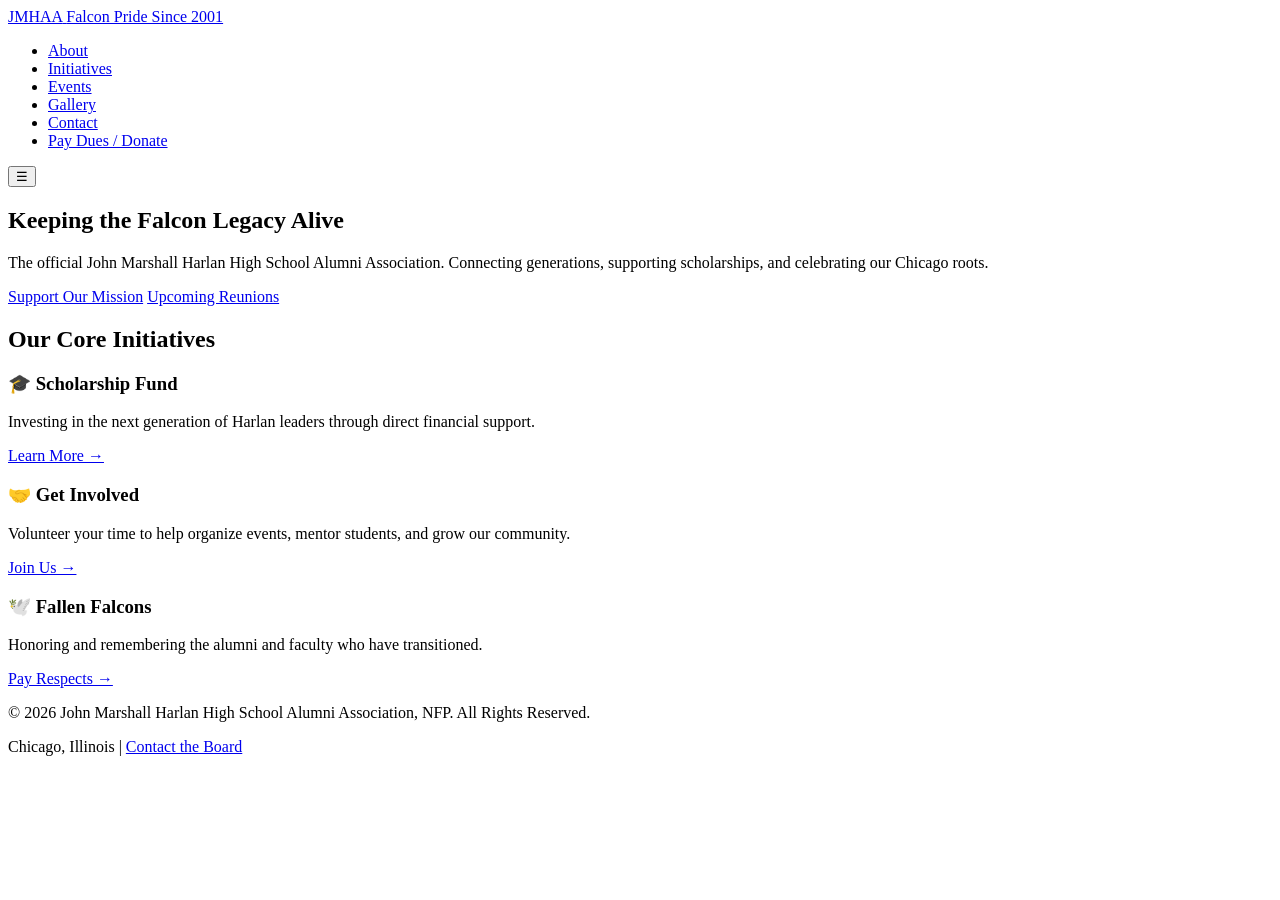
==== commit 3cc45678: "Fix paths for GitHub Pages Updated file paths for GitHub Pages compatibility." ====
--- a/index.html
+++ b/index.html
@@ -5,7 +5,10 @@
     <meta name="viewport" content="width=device-width, initial-scale=1.0">
     <meta name="description" content="John Marshall Harlan High School Alumni Association (JMHAA) - Connecting Falcons, supporting scholarships, and preserving our legacy in Chicago.">
     <title>John Marshall Harlan High School Alumni Association | Falcon Pride</title>
-    <link rel="stylesheet" href="css/style.css">
+    
+    <!-- FIXED PATHS FOR GITHUB PAGES -->
+    <link rel="stylesheet" href="/jmhaa/css/style.css">
+    
     <!-- Preconnect for performance -->
     <link rel="preconnect" href="https://fonts.googleapis.com">
     <link rel="preconnect" href="https://fonts.gstatic.com" crossorigin>
@@ -15,22 +18,22 @@
 
     <!-- Header & Navigation -->
     <header class="site-header">
-        <div class="container">
-            <a href="index.html" class="logo">
+        <div class="container header-flex">
+            <a href="/jmhaa/index.html" class="logo">
                 <span class="logo-text">JMHAA</span>
                 <span class="logo-sub">Falcon Pride Since 2001</span>
             </a>
-            <nav class="main-nav">
+            <nav class="main-nav" id="mainNav">
                 <ul>
-                    <li><a href="about.html">About</a></li>
-                    <li><a href="initiatives.html">Initiatives</a></li>
-                    <li><a href="events.html">Events</a></li>
-                    <li><a href="gallery.html">Gallery</a></li>
-                    <li><a href="contact.html">Contact</a></li>
-                    <li><a href="donate.html" class="btn btn-primary">Pay Dues / Donate</a></li>
+                    <li><a href="/jmhaa/about.html">About</a></li>
+                    <li><a href="/jmhaa/initiatives.html">Initiatives</a></li>
+                    <li><a href="/jmhaa/events.html">Events</a></li>
+                    <li><a href="/jmhaa/gallery.html">Gallery</a></li>
+                    <li><a href="/jmhaa/contact.html">Contact</a></li>
+                    <li><a href="/jmhaa/donate.html" class="btn btn-primary">Pay Dues / Donate</a></li>
                 </ul>
             </nav>
-            <button class="mobile-menu-toggle" aria-label="Toggle navigation">☰</button>
+            <button class="mobile-menu-toggle" id="mobileMenuToggle" aria-label="Toggle navigation">☰</button>
         </div>
     </header>
 
@@ -41,8 +44,8 @@
                 <h1>Keeping the Falcon Legacy Alive</h1>
                 <p>The official John Marshall Harlan High School Alumni Association. Connecting generations, supporting scholarships, and celebrating our Chicago roots.</p>
                 <div class="hero-actions">
-                    <a href="donate.html" class="btn btn-primary">Support Our Mission</a>
-                    <a href="events.html" class="btn btn-secondary">Upcoming Reunions</a>
+                    <a href="/jmhaa/donate.html" class="btn btn-primary">Support Our Mission</a>
+                    <a href="/jmhaa/events.html" class="btn btn-secondary">Upcoming Reunions</a>
                 </div>
             </div>
         </section>
@@ -55,17 +58,17 @@
                     <article class="card">
                         <h3>🎓 Scholarship Fund</h3>
                         <p>Investing in the next generation of Harlan leaders through direct financial support.</p>
-                        <a href="donate.html">Learn More →</a>
+                        <a href="/jmhaa/donate.html">Learn More →</a>
                     </article>
                     <article class="card">
                         <h3>🤝 Get Involved</h3>
                         <p>Volunteer your time to help organize events, mentor students, and grow our community.</p>
-                        <a href="initiatives.html">Join Us →</a>
+                        <a href="/jmhaa/initiatives.html">Join Us →</a>
                     </article>
                     <article class="card">
                         <h3>🕊️ Fallen Falcons</h3>
                         <p>Honoring and remembering the alumni and faculty who have transitioned.</p>
-                        <a href="fallen-falcons.html">Pay Respects →</a>
+                        <a href="/jmhaa/fallen-falcons.html">Pay Respects →</a>
                     </article>
                 </div>
             </div>
@@ -75,11 +78,12 @@
     <!-- Footer -->
     <footer class="site-footer">
         <div class="container">
-            <p>&copy; 2024 John Marshall Harlan High School Alumni Association, NFP. All Rights Reserved.</p>
-            <p>Chicago, Illinois | <a href="contact.html">Contact the Board</a></p>
+            <p>&copy; 2026 John Marshall Harlan High School Alumni Association, NFP. All Rights Reserved.</p>
+            <p>Chicago, Illinois | <a href="/jmhaa/contact.html">Contact the Board</a></p>
         </div>
     </footer>
 
-    <script src="js/main.js"></script>
+    <!-- FIXED PATHS FOR GITHUB PAGES -->
+    <script src="/jmhaa/js/main.js"></script>
 </body>
 </html>
